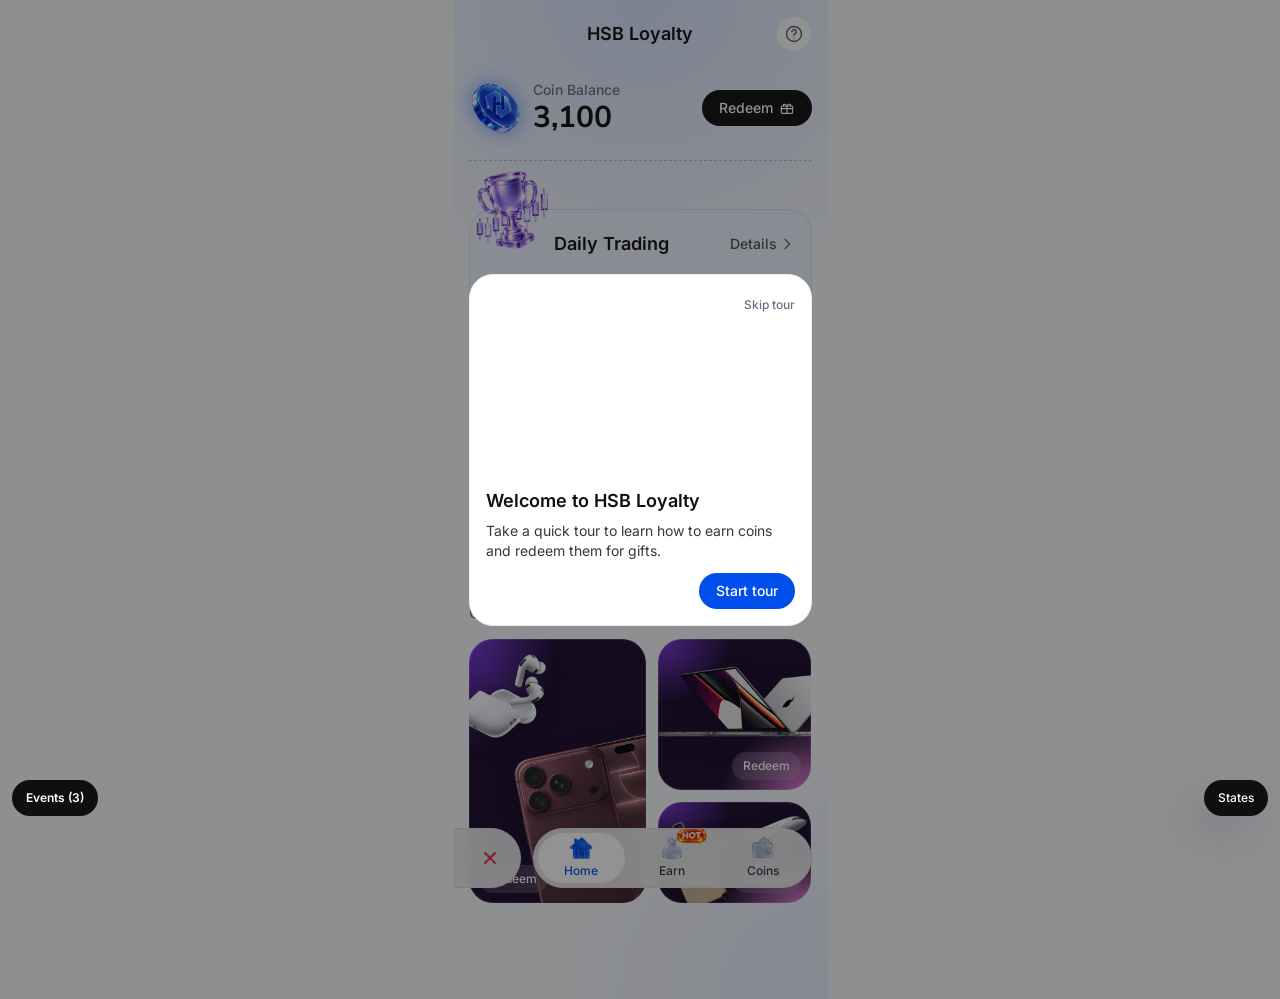
==== pages/dashboard.html @ 37415284 "Handoff 3: pending line, singular wording, year on dates, ended programme shows only its message (sp" ====
<!doctype html>
<!--
  Loyalty · Dashboard
  States by part of the page (combine with commas):
    Page: first-visit, no-task-trading, ended
    Participation: needs-kyc, needs-deposit  ("How to start" on the Today card, spec §39)
    Coin Balance: empty, expiring
    Today trading task: capped, no-trades-today, market-closed
    Daily check-in (future): check-in
  Example: dashboard.html?state=expiring,capped
    Page status: loading, error  (spec §44)
  Shared states (empty, needs-kyc, needs-deposit, expiring) carry over between pages.   Theme: ?theme=dark|light (default follows the device)
-->
<html lang="en">
<head>
  <meta charset="utf-8">
  <meta name="viewport" content="width=device-width, initial-scale=1, viewport-fit=cover">
  <title>Loyalty · Dashboard</title>
  <script src="../shared/theme.js"></script>
  <link rel="stylesheet" href="../tokens/tokens.css">
  <link rel="stylesheet" href="../shared/base.css">
  <link rel="stylesheet" href="../shared/components.css">
  <link rel="stylesheet" href="dashboard.css">
</head>
<body data-page="dashboard">
  <main class="app" id="app"></main>
  <script type="module" src="dashboard.js"></script>
  <!-- DEMO ONLY: start. Review aids, not part of the product. Strip this block (and the demo/ folder) before handoff:
       the state switcher, the "Internal Explanation" messages on buttons and the analytics event list. -->
  <script type="module" src="../demo/preview.js"></script>
  <script type="module" src="../demo/intents.js"></script>
  <script type="module" src="../demo/tracking-log.js"></script>
  <!-- DEMO ONLY: end -->
</body>
</html>
---- tokens/tokens.css ----
/* Loyalty design tokens — generated from tokens.json by build.py. Do not edit by hand.
   Version 3.13 (2026-10-07). Base values come from Figma (IB Partnership - UI); the Custom sections were added in review. */

:root, [data-theme="light"] {
  /* Color — primitives */
  --color-brand-50: #eff4ff;
  --color-brand-500: #2970ff;
  --color-brand-700: #004eeb;
  --color-neutral-0: #ffffff;
  --color-neutral-100: #f8fafb;
  --color-neutral-200: #eaedf2;
  --color-neutral-300: #ccd2dd;
  --color-neutral-400: #888e9e;
  --color-neutral-500: #555f75;
  --color-neutral-600: #323741;
  --color-neutral-700: #1d2025;
  --color-neutral-800: #0e1218;
  --color-neutral-900: #0f0f10;
  --color-purple-main: #6438f5;
  --color-purple-light: #f0ebfe;
  --color-purple-light-hover: #e8e1fe;
  --color-purple-light-active: #cfc1fc;
  --color-purple-darker-hover: #4b2ab8;
  --color-purple-darker-active: #2d196e;
  --color-purple-darker: #231456;
  --color-orange-100: #fef2ea;
  --color-orange-200: #fdebdf;
  --color-orange-300: #fbd6be;
  --color-orange-400: #f17b2c;
  --color-orange-500: #b65c21;
  --color-orange-600: #6d3714;
  --color-orange-darker: #552b0f;
  --color-green-100: #ebf8f4;
  --color-green-200: #e1f4ef;
  --color-green-300: #c1e9de;
  --color-green-400: #37b793;
  --color-green-500: #29896e;
  --color-green-600: #216e58;
  --color-red-100: #fceaec;
  --color-red-200: #fadfe3;
  --color-red-300: #f5bec4;
  --color-red-400: #de2c41;
  --color-red-500: #a72131;
  --color-yellow-100: #fef7ec;
  --color-yellow-200: #fdf3e2;
  --color-yellow-400: #f1ae40;
  --color-yellow-500: #b58330;
  --color-blue-200: #e0ebfc;
  --color-blue-300: #bfd5fa;
  --color-blue-500: #235ab3;
  --color-shades-brand-10: #1b39e61a;
  --color-shades-brand-20: #1b39e633;
  --color-shades-brand-40: #1b39e666;
  --color-shades-brand-80: #1b39e6cc;
  --color-shades-blue-10: #2f78ee1a;
  --color-shades-blue-20: #2f78ee33;
  --color-shades-green-10: #37b7931a;
  --color-shades-green-80: #37b793cc;
  --color-shades-yellow-10: #f1ae401a;
  --color-shades-orange-10: #f27b2c1a;
  --color-shades-red-10: #de2c411a;
  --color-shades-teal-80: #36b9e9cc;

  /* Color — semantic (light) */
  --accent-surface-brand: #004eeb;
  --accent-text-brand: #004eeb;
  --accent-success: #37b793;
  --accent-pending: #f1ae40;
  --accent-warning: #f17b2c;
  --accent-destructive: #de2c41;
  --accent-information: #2f78ee;
  --accent-verified: #36b9e9;
  --ui-text-primary: #0f0f10;
  --ui-text-secondary: #323741;
  --ui-text-tertiary: #667085;
  --ui-text-brand: #004eeb;
  --ui-text-dark: #ffffff;
  --ui-text-disabled: #a4abb8;
  --ui-text-red: #de2c41;
  --ui-text-green: #29896e;
  --ui-text-yellow: #b58330;
  --ui-icon-primary: #0f0f10;
  --ui-icon-secondary: #555f75;
  --ui-icon-tertiary: #888e9e;
  --ui-icon-brand: #004eeb;
  --ui-icon-dark: #ffffff;
  --ui-icon-disabled: #ccd2dd;
  --ui-icon-surface: #f8fafb;
  --ui-icon-green: #37b793;
  --ui-icon-yellow: #f1ae40;
  --ui-icon-orange: #b65c21;
  --ui-icon-teal: #298baf;
  --ui-icon-red: #de2c41;
  --ui-surface-pure: #ffffff;
  --ui-surface-weak: #f8fafb;
  --ui-surface-soft: #eaedf2;
  --ui-line-pure: #ffffff;
  --ui-line-weak: #f8fafb;
  --ui-line-soft: #eaedf2;
  --ui-line-dark: #323741;
  --ui-line-border-box: #f4f4f4;
  --ui-stroke-soft: #eaedf2;
  --ui-stroke-weak: #f8fafb;
  --ui-stroke-brand: #004eeb;
  --ui-stroke-disabled: #f8fafb;
  --ui-tab-surface-active: #ffffff;
  --ui-tab-surface-default: #eaedf2;
  --ui-tab-surface-blue: #f5f8ff;
  --ui-tab-stroke-blue: #b2ccff;
  --ui-badge-blue: #e0ebfc;
  --ui-badge-yellow: #fdf3e2;
  --ui-badge-green: #e1f4ef;
  --ui-badge-red: #fadfe3;
  --ui-badge-teal: #e1f5fc;
  --ui-chart-chart: #d1e0ff;
  --ui-chart-in-process: #f1ae40;
  --ui-chart-blue-bg: #e0ebfc;
  --on-brand: #ffffff;
  --on-destructive: #ffffff;
  --ui-switch-knob: #ffffff;
  --bg-blend: #2970ff;
  --surface-brand-soft: #eff4ff;
  --stroke-brand-soft: #d1e0ff;
  --glass-tint: #ffffff;
  --vivid-shade: #000000;
  --tag-surface: #f1ae40;
  --tag-text: #0f0f10;
  --card-surface: #ffffff;
  --card-stroke: #eaedf2;
  --ui-stroke-error: #de2c41;
  --ui-chip-surface-selected: #e0ebff;
  --ui-chip-stroke-selected: #b2ccff;
  --ui-field-surface: #f3f5f8;
  --ui-field-surface-locked: #ffffff;
  --ui-stroke-success: #29896e;
  --ui-button-primary-pressed: #003bb3;
  --ui-button-dark-pressed: #323741;
  --ui-button-tint-pressed: #c9dbfa;
  --ui-button-destructive-pressed: #b82235;
  --ui-overlay-scrim: #0f0f1073;
  --ui-nav-surface: #edededf0;
  --ui-nav-stroke: #dadce1;
  --ui-nav-tab-active: #ffffff;

  /* Effect strengths (light) */
  --bg-blend-strength: 16%;
  --glass-fill-opacity: 16%;
  --glass-stroke-opacity: 30%;
  --vivid-glow-opacity: 25%;
  --blend-stroke-opacity: 14%;
  --glass-dark-fill-opacity: 24%;
  --glass-blur: 12px;

  /* Spacing */
  --spacing-0: 0px;
  --spacing-2: 2px;
  --spacing-4: 4px;
  --spacing-6: 6px;
  --spacing-8: 8px;
  --spacing-10: 10px;
  --spacing-12: 12px;
  --spacing-14: 14px;
  --spacing-16: 16px;
  --spacing-20: 20px;
  --spacing-24: 24px;
  --spacing-32: 32px;
  --spacing-40: 40px;
  --spacing-gutter: 16px;
  --spacing-card: 16px;
  --spacing-section: 16px;
  --spacing-stack: 12px;

  /* Radius */
  --radius-0: 0px;
  --radius-xs: 4px;
  --radius-sm: 6px;
  --radius-md: 8px;
  --radius-lg: 10px;
  --radius-xl: 12px;
  --radius-full: 360px;
  --radius-2xl: 16px;
  --radius-3xl: 24px;
  --radius-card: 24px;
  --radius-card-inner: 16px;
  --radius-sheet: 24px;
  --radius-control: 12px;
  --radius-control-inner: 10px;
  --radius-tag: 6px;
  --radius-pill: 360px;

  /* Component sizes */
  --size-control-sm: 36px;
  --size-control-md: 44px;
  --size-control-lg: 52px;
  --size-field: 48px;
  --size-icon-button: 44px;
  --size-tile: 40px;
  --size-icon-sm: 16px;
  --size-icon: 20px;
  --size-icon-lg: 24px;
  --size-avatar-sm: 36px;
  --size-avatar: 40px;
  --size-avatar-lg: 76px;
  --size-check: 20px;
  --size-switch-width: 40px;
  --size-switch-height: 24px;
  --size-tap-target-min: 44px;
  --size-frame: 375px;
  --size-stroke: 1px;
  --size-reward-width: 240px;
  --size-reward-height: 180px;
  --size-sheet-max-height: 520px;
  --size-rewards-height: 264px;
  --size-control-xs: 28px;

  /* Typography — use with the `font` shorthand */
  --font-heading-h1: 600 44px/56px "Nunito Sans", sans-serif;
  --font-heading-h2: 600 40px/50px "Nunito Sans", sans-serif;
  --font-heading-h3: 600 36px/46px "Nunito Sans", sans-serif;
  --font-heading-h4: 600 32px/42px "Nunito Sans", sans-serif;
  --font-heading-h5: 600 24px/34px "Nunito Sans", sans-serif;
  --font-large-regular: 400 18px/24px "Inter", sans-serif;
  --font-large-medium: 500 18px/24px "Inter", sans-serif;
  --font-large-semibold: 600 18px/24px "Inter", sans-serif;
  --font-medium-regular: 400 16px/24px "Inter", sans-serif;
  --font-medium-medium: 500 16px/24px "Inter", sans-serif;
  --font-medium-semibold: 600 16px/24px "Inter", sans-serif;
  --font-small-regular: 400 14px/20px "Inter", sans-serif;
  --font-small-medium: 500 14px/20px "Inter", sans-serif;
  --font-small-semibold: 600 14px/20px "Inter", sans-serif;
  --font-x-small-regular: 400 12px/18px "Inter", sans-serif;
  --font-x-small-medium: 500 12px/18px "Inter", sans-serif;
  --font-x-small-semibold: 600 12px/18px "Inter", sans-serif;
  --font-label-medium: 500 16px/24px "Inter", sans-serif;
  --letter-spacing-label-medium: -0.011em;
  --font-label-small: 500 14px/20px "Inter", sans-serif;
  --letter-spacing-label-small: -0.006em;
  --font-label-x-small: 500 12px/16px "Inter", sans-serif;
  --font-paragraph-x-small: 400 12px/16px "Inter", sans-serif;
  --font-subheading-2x-small: 500 11px/12px "Inter", sans-serif;
  --letter-spacing-subheading-2x-small: 0.02em;
  --font-body-l-medium: 500 20px/28px "Inter", sans-serif;
  --letter-spacing-body-l-medium: -0.012em;
  --font-body-l-semi-bold: 600 20px/28px "Inter", sans-serif;
  --letter-spacing-body-l-semi-bold: -0.012em;
  --font-caption-l-regular: 400 14px/20px "Inter", sans-serif;
  --letter-spacing-caption-l-regular: -0.005em;
  --font-display-m: 700 30px/36px "Nunito Sans", sans-serif;
  --font-title-l: 600 24px/32px "Nunito Sans", sans-serif;
  --font-title-m: 600 20px/28px "Nunito Sans", sans-serif;
  --font-caption-2x-small: 500 11px/16px "Inter", sans-serif;

  /* Shadow */
  --shadow-regular-shadow-x-small: 0 1px 2px 0 #E4E5E73D;
  --shadow-regular-shadow-small: 0 2px 4px 0 #1B1C1D0A;
  --shadow-button-shadow-stroke-primary: 0 1px 2px 0 #375DFB14;
  --shadow-button-shadow-stroke-important: 0 1px 2px 0 #5258660F;
  --shadow-button-shadow-fancy-important: 0 0 0 1px #242628, 0 1px 2px 0 #1B1C1D7A;
  --shadow-xs: 0 1px 2px 0 #1823220D;
  --shadow: -15px 20px 40px 0 #1A202C1F;
  --shadow-1: 0 2px 4px 0 #D0D0D03D;
  --shadow-switch-knob: 0 1px 2px 0 #0000003D;

  /* Blend cards — gradient colour stops. Same in light and dark. */
  --blend-theme-shade: #05060d;
  --blend-red-base-from: #e23a1d;
  --blend-red-base-to: #f0562a;
  --blend-red-blob-1: #23040a;
  --blend-red-blob-2: #ff9a3d;
  --blend-yellow-base-from: #ffd43a;
  --blend-yellow-base-to: #ffc21a;
  --blend-yellow-blob-1: #ff8f1f;
  --blend-yellow-blob-2: #fff3a0;
  --blend-lime-base: #c3ee3c;
  --blend-lime-blob-1: #5b2df2;
  --blend-lime-blob-1-mid: #7a4cf5;
  --blend-lime-blob-2: #f4ea52;
  --blend-green-base-from: #0f5a2c;
  --blend-green-base-to: #1f7d42;
  --blend-green-blob-1: #04180b;
  --blend-green-blob-2: #9af0a6;
  --blend-cyan-base: #8fdcf5;
  --blend-cyan-blob-1: #f472dc;
  --blend-cyan-blob-2: #08352a;
  --blend-cyan-blob-3: #f7a2e8;
  --blend-pink-base: #1a0a2c;
  --blend-pink-blob-1: #f58ae6;
  --blend-pink-blob-2: #7b35e0;
  --blend-indigo-base: #0b0d3d;
  --blend-indigo-blob-1: #b5d0ff;
  --blend-indigo-blob-1-mid: #4f6dff;
  --blend-indigo-blob-2: #2a30c8;
}

/* Color — semantic (dark) */
[data-theme="dark"] {
  --accent-surface-brand: #2970ff;
  --accent-text-brand: #2970ff;
  --ui-text-primary: #ffffff;
  --ui-text-secondary: #ccd2dd;
  --ui-text-tertiary: #9299a8;
  --ui-text-brand: #528bff;
  --ui-text-dark: #0f0f10;
  --ui-text-disabled: #5b6373;
  --ui-icon-primary: #ffffff;
  --ui-icon-secondary: #888e9e;
  --ui-icon-tertiary: #888e9e;
  --ui-icon-brand: #528bff;
  --ui-icon-dark: #0f0f10;
  --ui-icon-disabled: #555f75;
  --ui-icon-green: #37b793;
  --ui-icon-orange: #f17b2c;
  --ui-icon-teal: #36b9e9;
  --ui-icon-red: #de2c41;
  --ui-surface-pure: #1d2025;
  --ui-surface-weak: #0e1218;
  --ui-line-pure: #0f0f10;
  --ui-line-weak: #0e1218;
  --ui-line-soft: #323741;
  --ui-line-dark: #ffffff;
  --ui-line-border-box: #323741;
  --ui-stroke-soft: #323741;
  --ui-stroke-brand: #2970ff;
  --ui-stroke-disabled: #1d2025;
  --ui-tab-surface-blue: #0e1218;
  --ui-tab-stroke-blue: #00359e;
  --ui-badge-blue: #2f78ee33;
  --ui-badge-yellow: #f1ae4033;
  --ui-badge-green: #37b79333;
  --ui-badge-red: #de2c4133;
  --ui-badge-teal: #36b9e933;
  --ui-chart-chart: #2970ff;
  --ui-chart-in-process: #f1ae40;
  --ui-text-red: #f4596b;
  --ui-text-green: #37b793;
  --ui-text-yellow: #f1ae40;
  --ui-icon-surface: #0e1218;
  --ui-icon-yellow: #f1ae40;
  --ui-surface-soft: #323741;
  --ui-stroke-weak: #0e1218;
  --ui-tab-surface-active: #1d2025;
  --ui-tab-surface-default: #0e1218;
  --ui-chart-blue-bg: #2f78ee33;
  --bg-blend: #2970ff;
  --surface-brand-soft: #121b2f;
  --stroke-brand-soft: #223a6b;
  --card-surface: #1d2025;
  --card-stroke: #323741;
  --ui-stroke-error: #f4596b;
  --ui-chip-surface-selected: #2970ff47;
  --ui-chip-stroke-selected: #3d7dff;
  --ui-field-surface: #14171c;
  --ui-field-surface-locked: #1d2025;
  --ui-stroke-success: #37b793;
  --ui-button-primary-pressed: #1f5ad6;
  --ui-button-dark-pressed: #ccd2dd;
  --ui-button-tint-pressed: #2f78ee55;
  --ui-overlay-scrim: #000000b3;
  --ui-nav-surface: #0d0e11f0;
  --ui-nav-stroke: #16191d;
  --ui-nav-tab-active: #1d2025;

  /* Effect strengths (dark) */
  --bg-blend-strength: 30%;
}

/* Composed tokens — built from the variables above. Declared on every theme scope so they
   re-resolve when data-theme is set on a nested element. */
:root, [data-theme="light"], [data-theme="dark"] {
  --surface-page: radial-gradient(130% 440px at 50% 0, color-mix(in srgb, var(--bg-blend) var(--bg-blend-strength), transparent), transparent 72%), radial-gradient(110% 380px at 100% 100%, color-mix(in srgb, var(--bg-blend) calc(var(--bg-blend-strength) * .55), transparent), transparent 70%), var(--ui-surface-weak);
  --surface-vivid: radial-gradient(120% 80% at 50% 110%, color-mix(in srgb, var(--glass-tint) var(--vivid-glow-opacity), transparent), transparent 70%), linear-gradient(180deg, color-mix(in srgb, var(--accent-surface-brand) 86%, var(--vivid-shade)), var(--accent-surface-brand) 55%);
  --glass-surface: color-mix(in srgb, var(--glass-tint) var(--glass-fill-opacity), transparent);
  --glass-border: color-mix(in srgb, var(--glass-tint) var(--glass-stroke-opacity), transparent);
  --blend-stroke: inset 0 0 0 1px color-mix(in srgb, var(--glass-tint) var(--blend-stroke-opacity), transparent);
  --surface-streak: linear-gradient(100deg, var(--ui-surface-pure) 45%, var(--ui-badge-blue));
  --card-shadow: none;
  --ui-button-destructive-tint-pressed: color-mix(in srgb, var(--accent-destructive) 28%, transparent);
  --glass-surface-dark: color-mix(in srgb, var(--vivid-shade) var(--glass-dark-fill-opacity), transparent);
  --ui-button-glass-surface: var(--glass-surface);
  --ui-button-glass-pressed: color-mix(in srgb, var(--glass-tint) calc(var(--glass-fill-opacity) * 2), transparent);
  --ui-button-glass-blur: blur(var(--glass-blur));
  --blend-theme-bg: radial-gradient(90% 80% at 100% 105%, color-mix(in srgb, var(--accent-surface-brand) 45%, #fff) 0%, transparent 70%), radial-gradient(70% 70% at 90% -10%, var(--blend-theme-shade) 0%, transparent 70%), linear-gradient(160deg, color-mix(in srgb, var(--accent-surface-brand) 78%, var(--blend-theme-shade)), var(--accent-surface-brand));
  --blend-theme-fg: #ffffff;
  --blend-theme-ink: var(--accent-text-brand);
  --blend-red-bg: radial-gradient(80% 70% at 85% -5%, var(--blend-red-blob-1) 0%, transparent 70%), radial-gradient(90% 70% at 100% 110%, var(--blend-red-blob-2) 0%, transparent 70%), linear-gradient(170deg, var(--blend-red-base-from), var(--blend-red-base-to));
  --blend-red-fg: #ffffff;
  --blend-red-ink: #d3321a;
  --blend-yellow-bg: radial-gradient(85% 70% at 100% 108%, var(--blend-yellow-blob-1) 0%, transparent 70%), radial-gradient(70% 60% at 15% 0%, var(--blend-yellow-blob-2) 0%, transparent 70%), linear-gradient(170deg, var(--blend-yellow-base-from), var(--blend-yellow-base-to));
  --blend-yellow-fg: #0f0f10;
  --blend-yellow-ink: #ffd43a;
  --blend-lime-bg: radial-gradient(75% 65% at 98% 88%, var(--blend-lime-blob-1) 0%, var(--blend-lime-blob-1-mid) 25%, transparent 70%), radial-gradient(70% 60% at 20% 0%, var(--blend-lime-blob-2) 0%, transparent 70%), var(--blend-lime-base);
  --blend-lime-fg: #0f0f10;
  --blend-lime-ink: #c3ee3c;
  --blend-green-bg: radial-gradient(100% 70% at 80% -10%, var(--blend-green-blob-1) 0%, transparent 70%), radial-gradient(90% 80% at 100% 112%, var(--blend-green-blob-2) 0%, transparent 70%), linear-gradient(170deg, var(--blend-green-base-from), var(--blend-green-base-to));
  --blend-green-fg: #ffffff;
  --blend-green-ink: #17753a;
  --blend-cyan-bg: radial-gradient(60% 55% at 100% 0%, var(--blend-cyan-blob-1) 0%, transparent 70%), radial-gradient(75% 60% at 98% 100%, var(--blend-cyan-blob-2) 0%, transparent 70%), radial-gradient(50% 45% at 0% 100%, var(--blend-cyan-blob-3) 0%, transparent 70%), var(--blend-cyan-base);
  --blend-cyan-fg: #0f0f10;
  --blend-cyan-ink: #8fdcf5;
  --blend-pink-bg: radial-gradient(90% 80% at 100% 105%, var(--blend-pink-blob-1) 0%, transparent 65%), radial-gradient(70% 60% at 0% 0%, var(--blend-pink-blob-2) 0%, transparent 70%), var(--blend-pink-base);
  --blend-pink-fg: #ffffff;
  --blend-pink-ink: #8b2bbf;
  --blend-indigo-bg: radial-gradient(75% 26% at 78% 80%, var(--blend-indigo-blob-1) 0%, var(--blend-indigo-blob-1-mid) 45%, transparent 100%), radial-gradient(90% 80% at 50% 50%, var(--blend-indigo-blob-2) 0%, transparent 80%), var(--blend-indigo-base);
  --blend-indigo-fg: #ffffff;
  --blend-indigo-ink: #2a30c8;
}
---- shared/base.css ----
/* Frame, safe areas, fonts and text helpers. Every value comes from tokens/tokens.css. */

@font-face { font-family: "Inter"; font-weight: 400; font-style: normal; font-display: swap; src: url("../assets/fonts/inter-latin-400.woff2") format("woff2"); }
@font-face { font-family: "Inter"; font-weight: 500; font-style: normal; font-display: swap; src: url("../assets/fonts/inter-latin-500.woff2") format("woff2"); }
@font-face { font-family: "Inter"; font-weight: 600; font-style: normal; font-display: swap; src: url("../assets/fonts/inter-latin-600.woff2") format("woff2"); }
@font-face { font-family: "Nunito Sans"; font-weight: 600; font-style: normal; font-display: swap; src: url("../assets/fonts/nunito-sans-latin-600.woff2") format("woff2"); }
@font-face { font-family: "Nunito Sans"; font-weight: 700; font-style: normal; font-display: swap; src: url("../assets/fonts/nunito-sans-latin-700.woff2") format("woff2"); }

*, *::before, *::after { box-sizing: border-box; }

html { -webkit-text-size-adjust: 100%; }
html[data-theme="dark"] { color-scheme: dark; }

body {
  margin: 0;
  background: var(--ui-surface-weak);
  color: var(--ui-text-primary);
  font: var(--font-small-regular);
  -webkit-font-smoothing: antialiased;
  -webkit-tap-highlight-color: transparent;
}

p, h1, h2, h3 { margin: 0; }
a { color: inherit; text-decoration: none; }
button { font: inherit; color: inherit; border: 0; background: none; padding: 0; cursor: pointer; text-align: inherit; }
[hidden] { display: none !important; }
:focus-visible { outline: var(--spacing-2) solid var(--ui-stroke-brand); outline-offset: var(--spacing-2); }

/* Page width. Designed at 375px; on a phone (any width up to 600px) the page fills the whole screen edge to edge,
   on a computer it stays a centred 375px column. (Media queries cannot read tokens, hence the literal 600px.) */
:root { --app-width: min(100%, var(--size-frame)); }
@media (max-width: 600px) { :root { --app-width: 100%; } }
.app {
  max-width: var(--app-width);
  min-height: 100vh;
  min-height: 100dvh;
  margin: 0 auto;
  padding: calc(env(safe-area-inset-top, 0px) + var(--spacing-12)) var(--spacing-gutter) calc(env(safe-area-inset-bottom, 0px) + var(--spacing-32));
  background: var(--surface-page);
  display: flex;
  flex-direction: column;
  gap: var(--spacing-section);
}

.icon { width: var(--size-icon); height: var(--size-icon); flex: none; fill: none; stroke: currentColor; stroke-width: 1.7; stroke-linecap: round; stroke-linejoin: round; }
.icon--sm { width: var(--size-icon-sm); height: var(--size-icon-sm); }
.icon--lg { width: var(--size-icon-lg); height: var(--size-icon-lg); }

/* Type roles (mobile scale) */
.t-display { font: var(--font-display-m); }
.t-title-l { font: var(--font-title-l); }
.t-title-m { font: var(--font-title-m); }
.t-title-s { font: var(--font-large-semibold); }
.t-body-strong { font: var(--font-medium-semibold); }
.t-label { font: var(--font-small-medium); }
.t-body { font: var(--font-small-regular); }
.t-caption { font: var(--font-x-small-regular); }
.t-caption-strong { font: var(--font-x-small-medium); }

.c-2 { color: var(--ui-text-secondary); }
.c-3 { color: var(--ui-text-tertiary); }
.c-brand { color: var(--ui-text-brand); }
.c-green { color: var(--ui-text-green); }
.c-yellow { color: var(--ui-text-yellow); }

.num { font-variant-numeric: tabular-nums; }
.grow { flex: 1; min-width: 0; }
.row { display: flex; align-items: center; gap: var(--spacing-12); min-width: 0; }
.stack { display: flex; flex-direction: column; gap: var(--spacing-stack); }
.stack--tight { gap: var(--spacing-4); }
---- shared/components.css ----
/* Shared components. Every colour, size, radius, spacing and font comes from tokens/tokens.css. */

.section-title { font: var(--font-large-semibold); }

/* ---- Card ---- */
.card {
  position: relative;
  display: flex; flex-direction: column; gap: var(--spacing-stack);
  padding: var(--spacing-card);
  border-radius: var(--radius-card);
  background: var(--card-surface);
  border: var(--size-stroke) solid var(--card-stroke);
  box-shadow: var(--card-shadow);
  min-width: 0;
}
.card--soft { background: var(--surface-brand-soft); border-color: var(--stroke-brand-soft); }
/* No border on blend cards: the 1px light rim (--blend-stroke) is an inset shadow and must sit at the very
   edge. With a transparent border the gradient shows outside the rim and the edge looks ragged. */
.card--blend { background: var(--blend-bg); color: var(--blend-fg); border: 0; padding: calc(var(--spacing-card) + var(--size-stroke)); box-shadow: var(--blend-stroke); }
.blend-theme { --blend-bg: var(--blend-theme-bg); --blend-fg: var(--blend-theme-fg); --blend-ink: var(--blend-theme-ink); }
/* Theme-colour vivid surface (the original Partner Plus card). */
.blend-vivid { --blend-bg: var(--surface-vivid); --blend-fg: var(--on-brand); --blend-ink: var(--accent-surface-brand); }
.blend-red { --blend-bg: var(--blend-red-bg); --blend-fg: var(--blend-red-fg); --blend-ink: var(--blend-red-ink); }
.blend-yellow { --blend-bg: var(--blend-yellow-bg); --blend-fg: var(--blend-yellow-fg); --blend-ink: var(--blend-yellow-ink); }
.blend-lime { --blend-bg: var(--blend-lime-bg); --blend-fg: var(--blend-lime-fg); --blend-ink: var(--blend-lime-ink); }
.blend-green { --blend-bg: var(--blend-green-bg); --blend-fg: var(--blend-green-fg); --blend-ink: var(--blend-green-ink); }
.blend-cyan { --blend-bg: var(--blend-cyan-bg); --blend-fg: var(--blend-cyan-fg); --blend-ink: var(--blend-cyan-ink); }
.blend-pink { --blend-bg: var(--blend-pink-bg); --blend-fg: var(--blend-pink-fg); --blend-ink: var(--blend-pink-ink); }
.blend-indigo { --blend-bg: var(--blend-indigo-bg); --blend-fg: var(--blend-indigo-fg); --blend-ink: var(--blend-indigo-ink); }
/* Inner glass panel: dark glass under white text, white glass under dark text. */
.blend-vivid, .blend-theme, .blend-red, .blend-green, .blend-pink, .blend-indigo { --blend-glass: var(--glass-surface-dark); }
.blend-yellow, .blend-lime, .blend-cyan { --blend-glass: var(--glass-surface); }
/* Pale theme card (review mockup "Theme · pale") used as a blend: soft blue fill and stroke, page text colours, a
   mono button and a lighter inner panel. It follows the page theme. Used by the Daily Trading cards. */
.blend-pale-theme { --blend-bg: var(--surface-brand-soft); --blend-fg: var(--ui-text-primary); --blend-ink: var(--card-surface); --blend-glass: color-mix(in srgb, var(--card-surface) 70%, transparent); }
.card--blend.blend-pale-theme { box-shadow: inset 0 0 0 var(--size-stroke) var(--stroke-brand-soft); }
/* Secondary text on a blend takes the blend's text colour, dimmed. */
.card--blend .c-2, .card--blend .c-3 { color: color-mix(in srgb, var(--blend-fg) 72%, transparent); }
/* Least prominent text on a blend (notes such as the update interval). */
.blend-faint { color: color-mix(in srgb, var(--blend-fg) 52%, transparent); }
.blend-dim { color: color-mix(in srgb, var(--blend-fg) 78%, transparent); }
/* Whole-card link: covers the card; controls marked .above stay tappable on top of it. */
.card-link { position: absolute; inset: 0; border-radius: inherit; }
.above { position: relative; }

/* ---- Buttons ---- */
.btn {
  display: inline-flex; align-items: center; justify-content: center; gap: var(--spacing-6);
  height: var(--size-control-md); padding: 0 var(--spacing-20);
  border-radius: var(--radius-pill); border: var(--size-stroke) solid transparent;
  font: var(--font-small-medium); white-space: nowrap;
}
/* Small: the size of the row buttons in the review mockup's "Earn rewards" list. */
.btn--sm { height: var(--size-control-sm); padding: 0 var(--spacing-16); }
/* Extra small: secondary actions inside cards and tiles. */
.btn--xs { height: var(--size-control-xs); padding: 0 var(--spacing-10); font: var(--font-x-small-medium); }
.btn--lg { height: var(--size-control-lg); font: var(--font-medium-semibold); }
.btn--block { width: 100%; }
/* Buttons are flat: no drop shadows (the Figma button shadows were dropped in review, like card shadows). */
.btn--primary { background: var(--accent-surface-brand); color: var(--on-brand); }
.btn--primary:active { background: var(--ui-button-primary-pressed); }
.btn--mono { background: var(--ui-text-primary); color: var(--ui-text-dark); }
.btn--mono:active { background: var(--ui-button-dark-pressed); }
/* Secondary stroke (C4 in the review mockup). */
.btn--stroke { background: var(--ui-surface-pure); border-color: var(--ui-stroke-soft); color: var(--ui-text-secondary); }
.btn--stroke:active { background: var(--ui-surface-weak); }
/* Glass: translucent, no stroke, no shadow. A quiet button for blend or image backgrounds; text takes the
   blend's text colour. */
.btn--glass { background: var(--ui-button-glass-surface); color: var(--blend-fg, var(--ui-text-primary)); -webkit-backdrop-filter: var(--ui-button-glass-blur); backdrop-filter: var(--ui-button-glass-blur); }
.btn--glass:active { background: var(--ui-button-glass-pressed); }
.btn--tint { background: var(--ui-badge-blue); color: var(--ui-text-brand); }
.btn--tint:active { background: var(--ui-button-tint-pressed); }
.btn--onblend { background: var(--blend-fg); color: var(--blend-ink); }

/* ---- Badge ---- */
.badge { display: inline-flex; align-items: center; padding: var(--spacing-2) var(--spacing-8); border-radius: var(--radius-pill); font: var(--font-x-small-medium); white-space: nowrap; }
.badge--green { background: var(--ui-badge-green); color: var(--ui-text-green); }
.badge--yellow { background: var(--ui-badge-yellow); color: var(--ui-text-yellow); }
.badge--blue { background: var(--ui-badge-blue); color: var(--ui-text-brand); }
.badge--teal { background: var(--ui-badge-teal); color: var(--ui-icon-teal); }
.badge--neutral { background: var(--ui-surface-soft); color: var(--ui-text-tertiary); }
.badges { display: flex; flex-wrap: wrap; justify-content: flex-end; gap: var(--spacing-4); }

/* ---- Notice ---- */
.notice { display: flex; align-items: flex-start; gap: var(--spacing-8); padding: var(--spacing-8) var(--spacing-12); border-radius: var(--radius-card-inner); font: var(--font-small-regular); color: var(--ui-text-secondary); }
.notice--neutral { background: var(--ui-field-surface); }
.notice--neutral .icon { color: var(--ui-icon-secondary); }
.notice--info { background: var(--ui-badge-blue); }
.notice--info .icon { color: var(--ui-icon-brand); }
.notice--success { background: var(--ui-badge-green); }
.notice--success .icon { color: var(--ui-icon-green); }
.notice--warning { background: var(--ui-badge-yellow); }
.notice--warning .icon { color: var(--ui-icon-yellow); }
.notice--danger { background: var(--ui-badge-red); }
.notice--danger .icon { color: var(--ui-icon-red); }
.notice--glass { background: var(--glass-surface); border: var(--size-stroke) solid var(--glass-border); color: var(--blend-fg); }

/* ---- Empty state ---- */

/* ---- Balance summary ---- */

/* ---- Point coin image ---- */
.coin { display: block; flex: none; object-fit: contain; }

/* ---- Tile (icon in a rounded square) ---- */
.tile { width: var(--size-tile); height: var(--size-tile); flex: none; display: grid; place-items: center; border-radius: var(--radius-control); background: var(--ui-badge-blue); color: var(--ui-icon-brand); }

/* ---- Lists ---- */
.list { display: flex; flex-direction: column; }
.list__row { display: flex; align-items: center; gap: var(--spacing-12); padding: var(--spacing-12) 0; border-top: var(--size-stroke) solid var(--ui-line-soft); min-width: 0; }
.list > .list__row:first-child, .list > details:first-child > .list__row { border-top: 0; padding-top: 0; }
.list > .list__row:last-child { padding-bottom: 0; }
.list__row--sub { padding-left: var(--spacing-20); }
.list__row--muted, .list__row--muted .c-2, .list__row--muted .c-3 { color: var(--ui-text-disabled); }
/* Coins on muted rows fade and lose their colour, like the text around them. */
.list__row--muted .coin { filter: grayscale(1); opacity: 0.45; }
.list__chevron { color: var(--ui-icon-tertiary); }
.list__end { display: flex; flex-direction: column; align-items: flex-end; gap: var(--spacing-4); text-align: right; }
/* Compact list (Coins history: many short rows a day): tighter rows; the time sits after the label, quieter. */
.list--compact .list__row { padding: var(--spacing-10) 0; }
.hist-time { margin-left: var(--spacing-8); font: var(--font-x-small-regular); color: var(--ui-text-tertiary); }
.cal-hint { text-align: center; }
.group-title { font: var(--font-x-small-medium); color: var(--ui-text-tertiary); padding-top: var(--spacing-4); }

/* ---- Filter chips (review mockup D3 / G6) ---- */
.chips { display: flex; flex-wrap: wrap; gap: var(--spacing-8); }
.chip { min-height: var(--size-control-sm); padding: 0 var(--spacing-12); border-radius: var(--radius-pill); border: var(--size-stroke) solid var(--ui-stroke-soft); background: var(--ui-surface-pure); font: var(--font-small-medium); color: var(--ui-text-secondary); }
.chip[aria-pressed="true"] { background: var(--ui-chip-surface-selected); border-color: var(--ui-chip-stroke-selected); color: var(--ui-text-brand); }

/* ---- Segmented tabs (review mockup D4, option 1) ---- */
.tabs { display: flex; gap: var(--spacing-2); padding: var(--spacing-2); border-radius: var(--radius-control); background: var(--ui-tab-surface-default); }
.tab { flex: 1; min-height: var(--size-control-sm); border-radius: var(--radius-control-inner); font: var(--font-small-medium); color: var(--ui-text-tertiary); text-align: center; }
.tab[aria-selected="true"] { background: var(--ui-tab-surface-active); color: var(--ui-text-primary); }

/* ---- App header: centred title (no back button) ---- */
.app-header { display: grid; grid-template-columns: 1fr auto 1fr; align-items: center; gap: var(--spacing-8); min-height: var(--size-icon-button); }
.app-header h1 { font: var(--font-large-semibold); text-align: center; }
.header-action { justify-self: end; display: grid; place-items: center; width: var(--size-control-sm); height: var(--size-control-sm); border-radius: var(--radius-pill); background: var(--ui-surface-pure); border: var(--size-stroke) solid var(--ui-stroke-soft); color: var(--ui-icon-secondary); }

/* ---- Today panel (Dashboard task card, Trading Task progress card); sits on a blend card ---- */
.coin--xs { width: var(--size-icon-sm); height: var(--size-icon-sm); }
.coin--sm { width: var(--size-icon-lg); height: var(--size-icon-lg); align-self: center; }
/* Today panel: the glass card from Partner Plus. */
.today {
  display: flex; flex-direction: column; overflow: hidden;
  border-radius: var(--radius-card-inner); background: var(--blend-glass); border: var(--size-stroke) solid var(--glass-border);
  -webkit-backdrop-filter: var(--ui-button-glass-blur); backdrop-filter: var(--ui-button-glass-blur);
}
.today__label { display: flex; align-items: baseline; gap: var(--spacing-8); padding: var(--spacing-12) var(--spacing-12) 0; }
.today__stats { display: grid; grid-template-columns: 1fr 1fr; align-items: start; gap: var(--spacing-12); padding: var(--spacing-8) var(--spacing-12) var(--spacing-12); }
.today__value { display: flex; align-items: baseline; gap: var(--spacing-4); font: var(--font-title-l); }
.today__value small { font: var(--font-small-medium); color: color-mix(in srgb, var(--blend-fg) 72%, transparent); }
.today__foot { display: flex; flex-wrap: wrap; align-items: center; gap: var(--spacing-6); padding: var(--spacing-10) var(--spacing-12); border-top: var(--size-stroke) dashed color-mix(in srgb, var(--blend-fg) 30%, transparent); font: var(--font-x-small-regular); }

.today__foot--icon { flex-wrap: nowrap; align-items: flex-start; }
.today__foot--icon .icon { margin-top: var(--spacing-2); }
/* Flat variant: the blend card itself is the panel, so no glass, border or inner padding. */
.today--flat { overflow: visible; border: 0; border-radius: 0; background: none; -webkit-backdrop-filter: none; backdrop-filter: none; }
.today--flat .today__label { padding: 0; }
.today--flat .today__stats { padding-inline: 0; }
.today--flat .today__foot { padding-inline: 0; padding-bottom: 0; }

/* ---- Balance block: bare on the Dashboard, inside a pale theme card on Point Balance ---- */
.balance { position: relative; display: flex; flex-direction: column; gap: var(--spacing-stack); margin-block: var(--spacing-8); }
.balance-row { display: flex; align-items: center; gap: var(--spacing-12); }
/* Balance coin with a soft glow in the theme hue; drop-shadow follows the coin's outline, not its box. */
.coin--lg { width: var(--size-control-lg); height: var(--size-control-lg); filter: drop-shadow(0 0 var(--spacing-10) color-mix(in srgb, var(--bg-blend) 60%, transparent)); }
.balance-number { font: var(--font-display-m); }
.balance-side { display: flex; flex-direction: column; align-items: flex-end; gap: var(--spacing-8); }
.balance.card { margin-block: 0; }

/* Empty line under a filtered list. */
.list-none { padding: var(--spacing-12) 0; text-align: center; }

/* ---- Date-range calendar (review mockup G5), shown in the bottom sheet ---- */
.cal-head { display: flex; align-items: center; gap: var(--spacing-8); text-align: center; }
.cal-nav { width: var(--size-control-sm); height: var(--size-control-sm); display: grid; place-items: center; border-radius: var(--radius-pill); color: var(--ui-icon-secondary); }
.cal-nav:disabled { color: var(--ui-text-disabled); }
.cal { display: grid; grid-template-columns: repeat(7, 1fr); row-gap: var(--spacing-4); text-align: center; font: var(--font-small-regular); }
.cal__weekday { font: var(--font-x-small-regular); color: var(--ui-text-tertiary); padding-bottom: var(--spacing-4); }
.cal__day { height: var(--size-control-sm); display: grid; place-items: center; text-align: center; }
.cal__day--off { color: var(--ui-text-disabled); }
.cal__day b { width: var(--size-control-sm); height: var(--size-control-sm); display: grid; place-items: center; border-radius: var(--radius-pill); background: var(--accent-surface-brand); color: var(--on-brand); font: var(--font-small-semibold); }
.cal__day--in { background: var(--ui-chip-surface-selected); }
.cal__day--start { background: linear-gradient(90deg, transparent 50%, var(--ui-chip-surface-selected) 50%); }
.cal__day--end { background: linear-gradient(90deg, var(--ui-chip-surface-selected) 50%, transparent 50%); }
.sheet__actions { display: grid; grid-template-columns: 1fr 1fr; gap: var(--spacing-12); }

/* ---- Bottom sheet ---- */
.scrim { position: fixed; inset: 0; z-index: 50; display: flex; align-items: flex-end; justify-content: center; background: var(--ui-overlay-scrim); }
.sheet {
  width: 100%; max-width: var(--app-width); max-height: var(--size-sheet-max-height); overflow-y: auto;
  display: flex; flex-direction: column; gap: var(--spacing-12);
  padding: var(--spacing-10) var(--spacing-gutter) calc(env(safe-area-inset-bottom, 0px) + var(--spacing-20));
  border-radius: var(--radius-sheet) var(--radius-sheet) 0 0; background: var(--card-surface);
}
.sheet__grab { align-self: center; width: var(--spacing-40); height: var(--spacing-4); border-radius: var(--radius-pill); background: var(--ui-surface-soft); }

/* Document sheet (Terms & Conditions): fixed height, title row with a close button, and the document in a frame that
   scrolls by itself. The document is served by the backend and keeps its own (light) look in both themes. */
.sheet--doc { height: var(--size-sheet-max-height); overflow: hidden; }
.sheet__head { display: flex; align-items: center; gap: var(--spacing-12); }
.doc { position: relative; flex: 1; min-height: 0; overflow: hidden; border-radius: var(--radius-card-inner); border: var(--size-stroke) solid var(--card-stroke); background: var(--color-neutral-0); }
.doc__loading { position: absolute; inset: 0; display: grid; place-items: center; }
.doc__frame { position: relative; display: block; width: 100%; height: 100%; border: 0; }
/* ---- Page status: loading skeleton and load error (spec §44) ---- */
.skeleton { display: flex; flex-direction: column; gap: var(--spacing-section); }
.skeleton__card { gap: var(--spacing-12); }
.skeleton__card--row { flex-direction: row; align-items: center; }
.skeleton__bar, .skeleton__dot { display: block; border-radius: var(--radius-pill); background: var(--ui-surface-soft); animation: skeleton-pulse 1.2s ease-in-out infinite; }
.skeleton__bar { height: var(--spacing-12); }
.skeleton__bar--s { width: 30%; } .skeleton__bar--m { width: 45%; } .skeleton__bar--l { width: 70%; } .skeleton__bar--full { width: 100%; }
.skeleton__dot { flex: none; width: var(--size-avatar); height: var(--size-avatar); }
@keyframes skeleton-pulse { 50% { opacity: 0.45; } }
.page-error { align-items: center; text-align: center; gap: var(--spacing-16); padding-block: var(--spacing-32); }
.page-error__icon { display: grid; place-items: center; width: var(--size-control-lg); height: var(--size-control-lg); border-radius: var(--radius-pill); background: var(--ui-surface-soft); color: var(--ui-icon-secondary); }
/* End of a paged list: spinner or retry line. */
.load-more { display: flex; align-items: center; justify-content: center; gap: var(--spacing-8); min-height: var(--size-control-sm); }
.load-more .text-btn { align-self: auto; font: var(--font-x-small-semibold); }
.spinner { width: var(--size-icon-sm); height: var(--size-icon-sm); border-radius: var(--radius-pill); border: var(--spacing-2) solid var(--ui-stroke-soft); border-top-color: var(--accent-surface-brand); animation: spinner-turn 0.8s linear infinite; }
@keyframes spinner-turn { to { transform: rotate(360deg); } }
@media (prefers-reduced-motion: reduce) { .skeleton__bar, .skeleton__dot { animation: none; } .spinner { animation-duration: 2.4s; } }

/* Text button: a quiet link-style button, e.g. "Terms & Conditions" under the rules. */
.text-btn { align-self: flex-start; display: inline-flex; align-items: center; gap: var(--spacing-2); min-height: var(--size-control-sm); padding: 0; border: 0; background: none; font: var(--font-small-semibold); color: var(--ui-text-brand); cursor: pointer; }

/* ---- Floating bottom navigation: [ Exit ]  [ Home | Earn | Points ] ---- */
:root { --nav-height: calc(var(--size-control-lg) + var(--spacing-8)); --nav-gap: var(--spacing-12); }
/* Room under the last item so the bar never covers it. */
.has-nav .app { padding-bottom: calc(env(safe-area-inset-bottom, 0px) + var(--nav-gap) + var(--nav-height) + var(--spacing-24)); }
.nav {
  /* Starts at the frame's left edge (the screen edge in the webview); keeps the gutter on the right. */
  position: fixed; z-index: 40; left: calc(50% - var(--app-width) / 2);
  bottom: calc(env(safe-area-inset-bottom, 0px) + var(--nav-gap));
  width: calc(var(--app-width) - var(--spacing-gutter)); height: var(--nav-height);
  display: flex; align-items: stretch; gap: var(--spacing-12); pointer-events: none;
}
.sheet-open .app { position: relative; z-index: 41; }
.nav__exit, .nav__tabs {
  pointer-events: auto; border-radius: var(--radius-pill);
  background: var(--ui-nav-surface); border: var(--size-stroke) solid var(--ui-nav-stroke);
  -webkit-backdrop-filter: var(--ui-button-glass-blur); backdrop-filter: var(--ui-button-glass-blur);
}
/* Close sits flush against the left screen edge: square on that side, no border there, rounded on the right. */
.nav__exit { border-left: 0; border-radius: 0 var(--radius-pill) var(--radius-pill) 0; padding-left: var(--spacing-8); }
.nav__exit { flex: none; width: calc(var(--nav-height) + var(--spacing-8)); display: flex; flex-direction: column; align-items: center; justify-content: center; gap: var(--spacing-2); font: var(--font-x-small-medium); color: var(--ui-text-secondary); }
/* The X is red and a little heavier than other line icons. */
.nav__exit .icon { color: var(--ui-icon-red); stroke-width: 2.4; }
.nav__tabs { flex: 1; display: flex; gap: var(--spacing-4); padding: var(--spacing-4); }
.nav__tab { flex: 1; display: flex; flex-direction: column; align-items: center; justify-content: center; gap: var(--spacing-2); border-radius: var(--radius-pill); font: var(--font-x-small-medium); color: var(--ui-text-tertiary); }
.nav__tab { color: var(--ui-text-secondary); }
/* "HOT" badge on a tab's icon, top-right, overlapping the corner, floating up and down. */
.nav__art { position: relative; display: block; }
.nav__hot {
  position: absolute; top: calc(var(--spacing-8) * -1); left: calc(100% - var(--spacing-8));
  width: auto; height: var(--size-icon-sm); max-width: none;
  animation: nav-hot-float 2.4s ease-in-out infinite;
}
/* Unselected tab that draws attention: every 6.5 s its orange version fades in over the icon while the icon grows,
   holds for about a second, then both go back. Timing: 0.5 s in, 0.9 s hold, 0.6 s out. */
.nav__art--flash .nav__image { animation: nav-pop 6.5s ease-in-out infinite; }
.nav__art--flash .nav__image--flash { position: absolute; inset: 0; opacity: 0; animation-name: nav-flash-pop; }
@keyframes nav-pop { 0%, 69%, 100% { transform: scale(1); } 77%, 91% { transform: scale(1.25); } }
@keyframes nav-flash-pop { 0%, 69%, 100% { opacity: 0; transform: scale(1); } 77%, 91% { opacity: 1; transform: scale(1.25); } }
@keyframes nav-hot-float { 50% { transform: translateY(calc(var(--spacing-4) * -1)) rotate(-4deg); } }
@media (prefers-reduced-motion: reduce) { .nav__hot, .nav__art--flash .nav__image { animation: none; } }
/* Glass artwork, one per tab. Unselected tabs carry two versions and show the one that suits the theme. */
.nav__image { display: block; width: var(--size-icon-lg); height: var(--size-icon-lg); object-fit: contain; }
.nav__image--on-dark { display: none; }
[data-theme="dark"] .nav__image--on-light { display: none; }
[data-theme="dark"] .nav__image--on-dark { display: block; }
.nav__tab[aria-current="page"] { background: var(--ui-nav-tab-active); color: var(--ui-text-brand); }

/* ---- Live activity line on the Daily Trading cards (Dashboard, Trading Task) ---- */
/* A small translucent box tinted with the card's text colour, so it reads as a slightly deeper shade of the card in
   both themes. */
.live-feed { align-self: center; display: flex; align-items: center; justify-content: center; gap: var(--spacing-6); margin-bottom: calc(var(--spacing-4) * -1); padding: var(--spacing-6) var(--spacing-12); border-radius: var(--radius-pill); background: color-mix(in srgb, var(--blend-fg) 7%, transparent); color: color-mix(in srgb, var(--blend-fg) 82%, transparent); }
.live-feed__dot { flex: none; width: var(--spacing-6); height: var(--spacing-6); border-radius: var(--radius-pill); background: var(--ui-icon-green); box-shadow: 0 0 0 var(--spacing-2) color-mix(in srgb, var(--ui-icon-green) 30%, transparent); }
.live-feed__in { animation: live-feed-in 0.4s ease-out; }
@keyframes live-feed-in { from { opacity: 0; transform: translateY(var(--spacing-4)); } }
@media (prefers-reduced-motion: reduce) { .live-feed__in { animation: none; } }

/* Small "Details ›" style link. */
.details { display: inline-flex; align-items: center; gap: var(--spacing-2); font: var(--font-small-medium); color: var(--ui-text-tertiary); }

/* ---- "How to start" (users who still need KYC or a first deposit): steps in the Today panel, rates line, button ---- */
.join { gap: var(--spacing-12); padding: var(--spacing-16); }
.join.today--flat { padding: 0; }
.join__title { font: var(--font-x-small-semibold); letter-spacing: var(--letter-spacing-subheading-2x-small); text-transform: uppercase; color: var(--ui-text-tertiary); }
.join__steps { display: flex; flex-direction: column; gap: var(--spacing-10); margin: 0; padding: 0; list-style: none; }
.join__step { display: flex; align-items: flex-start; gap: var(--spacing-10); font: var(--font-small-regular); color: var(--ui-text-tertiary); }
.join__step > span:last-child { padding-top: var(--spacing-2); }
.join__mark { flex: none; display: grid; place-items: center; width: var(--size-icon-lg); height: var(--size-icon-lg); border-radius: var(--radius-pill); background: color-mix(in srgb, var(--blend-fg) 10%, transparent); font: var(--font-x-small-semibold); }
/* The step to do now: solid mark, bold text. */
.join__step--current { font: var(--font-small-semibold); color: var(--ui-text-primary); }
.join__step--current .join__mark { background: var(--blend-fg); color: var(--blend-ink); }
/* Finished step: green check. */
.join__step--done { color: var(--ui-text-secondary); }
.join__step--done .join__mark { background: var(--accent-success); color: var(--on-brand); }
.join__rates { display: flex; align-items: baseline; gap: var(--spacing-8); font: var(--font-x-small-regular); color: var(--ui-text-tertiary); }
.join__rates strong { font: var(--font-x-small-semibold); color: var(--ui-text-primary); }

/* Nudge towards the button: after --nudge-after the finger (the guided tour's hand) grows in from its fingertip under
   the button, then double-taps it (about 0.65 s), waits 4 s, and repeats. On each tap the button answers as if pressed: it sinks slightly and takes
   its pressed colour. Both loops share one duration and start time, so they stay in step. The finger never catches taps. */
.join__cta { z-index: 1; --tap-start: calc(var(--nudge-after) + 0.8s); }
.join__cta .btn { animation: join-press 4.65s ease-in-out var(--tap-start) infinite; }
.join__finger {
  position: absolute; left: calc(50% - var(--size-control-lg) * 0.9); top: calc(100% + var(--spacing-2)); width: var(--size-control-lg); height: auto;
  pointer-events: none; opacity: 0; transform-origin: 90% 3%;
  animation: tour-finger-in 0.8s ease-out var(--nudge-after) forwards, join-tap 4.65s ease-in-out var(--tap-start) infinite;
}
/* The finger: two taps (up onto the button), then during the wait it floats down away from the button and back, twice.
   The button itself stands still while waiting. */
@keyframes join-tap {
  0%, 7%, 14%, 57%, 100% { transform: translateY(0); }
  3.5%, 10.5% { transform: translateY(calc(var(--spacing-8) * -1)); }
  35%, 78% { transform: translateY(var(--spacing-4)); }
}
@keyframes join-press { 0%, 7%, 14%, 100% { transform: scale(1); background: var(--accent-surface-brand); } 3.5%, 10.5% { transform: scale(0.97); background: var(--ui-button-primary-pressed); } }
/* Already nudged (page re-rendered): no entrance, the tapping simply goes on. */
.join__cta--nudged { --tap-start: 0s; }
.join__cta--nudged .join__finger { opacity: 1; animation: join-tap 4.65s ease-in-out infinite; }
@media (prefers-reduced-motion: reduce) {
  .join__cta .btn { animation: none; }
  .join__finger, .join__cta--nudged .join__finger { animation: tour-finger-in 0.01s linear var(--nudge-after) forwards; }
}

/* ---- "How it works" rules list (Trading Task tab and guided tour) ---- */
.rules { display: flex; flex-direction: column; gap: var(--spacing-12); margin: 0; padding: 0; list-style: none; }
.rules li { display: flex; align-items: flex-start; gap: var(--spacing-10); font: var(--font-small-regular); color: var(--ui-text-secondary); }
.rules li::before { content: ""; flex: none; width: var(--spacing-6); height: var(--spacing-6); margin-top: var(--spacing-6); border-radius: var(--radius-pill); background: var(--accent-surface-brand); }
.rules strong { font: var(--font-small-semibold); color: var(--ui-text-primary); }

/* ---- Guided tour: a blocking layer with a highlighted area and one pop-up card ---- */
.tour-open { overflow: hidden; }
/* While a step's images load, before its layer exists, the page is already blocked. */
.tour-open body { pointer-events: none; }
.tour-open .tour { pointer-events: auto; }
.tour { position: fixed; inset: 0; z-index: 70; }
/* The highlight is a hole in the scrim: a box whose huge shadow darkens everything around it. */
.tour__spot { position: fixed; box-shadow: 0 0 0 200vmax var(--ui-overlay-scrim); pointer-events: none; }
.tour__spot--none { left: 50%; top: 50%; width: 0; height: 0; }
.tour__card {
  position: fixed; display: flex; flex-direction: column; gap: var(--spacing-8); max-height: calc(100% - var(--spacing-32)); overflow-y: auto;
  padding: var(--spacing-card); border-radius: var(--radius-card); background: var(--card-surface); border: var(--size-stroke) solid var(--card-stroke);
}
/* Animation above the title: a fixed-height box, so the pop-up's height is known before the images load. */
.tour__art { --path: calc(var(--size-reward-width) * 0.96); position: relative; width: 100%; height: calc(var(--path) / 1.5); overflow: hidden; }
/* Carousel items: stacked in the middle (--carousel-item of the path's width, a little below centre); tour.js moves,
   scales and fades them. The box spans the pop-up's full width so moving items are not clipped at the sides. */
.tour__art img { --item: calc(var(--path) * var(--carousel-item)); position: absolute; left: 50%; top: 52%; width: var(--item); height: var(--item); margin: calc(var(--item) / -2) 0 0 calc(var(--item) / -2); object-fit: contain; will-change: transform, opacity; }
/* Step 2 artwork: candles -> coin (+). Each part appears in turn, once, then stays. */
.tour__flow { align-self: center; display: flex; align-items: center; gap: var(--spacing-8); padding-block: var(--spacing-4); }
.tour__flow-item { display: block; width: calc(var(--size-avatar-lg) * 0.7); height: calc(var(--size-avatar-lg) * 0.7); object-fit: contain; }
.tour__flow-item--1 { animation: tour-flow-in 0.45s ease-out 0.15s backwards; }
.tour__flow-arrow { display: grid; color: var(--ui-icon-tertiary); animation: tour-flow-slide 0.4s ease-out 0.75s backwards; }
.tour__flow-coin { position: relative; display: block; }
.tour__flow-item--2 { animation: tour-flow-pop 0.5s cubic-bezier(0.3, 1.5, 0.5, 1) 1.25s backwards; }
.tour__flow-plus {
  position: absolute; top: calc(var(--spacing-6) * -1); right: calc(var(--spacing-8) * -1);
  font: var(--font-large-semibold); color: var(--ui-text-green); animation: tour-flow-pop 0.45s cubic-bezier(0.3, 1.8, 0.5, 1) 1.75s backwards;
}
/* Two small plus signs float up and vanish as the coin lands. */
.tour__flow-spark { position: absolute; font: var(--font-small-semibold); font-style: normal; color: var(--ui-text-green); opacity: 0; animation: tour-flow-spark 0.9s ease-out 1.85s both; }
.tour__flow-spark--1 { top: var(--spacing-4); left: calc(var(--spacing-8) * -1); }
.tour__flow-spark--2 { top: calc(var(--spacing-16) * -1); left: 40%; animation-delay: 2.05s; }
@keyframes tour-flow-in { from { opacity: 0; transform: translateY(var(--spacing-8)) scale(0.9); } }
@keyframes tour-flow-slide { from { opacity: 0; transform: translateX(calc(var(--spacing-12) * -1)); } }
@keyframes tour-flow-pop { from { opacity: 0; transform: scale(0.4); } }
@keyframes tour-flow-spark { 0% { opacity: 0; transform: translateY(var(--spacing-6)); } 30% { opacity: 1; } 100% { opacity: 0; transform: translateY(calc(var(--spacing-16) * -1)); } }
@media (prefers-reduced-motion: reduce) {
  .tour__flow-item, .tour__flow-arrow, .tour__flow-plus { animation: none; }
  .tour__flow-spark { display: none; }
}
.tour__top { display: flex; align-items: center; justify-content: space-between; min-height: var(--size-control-xs); }
.tour__skip { font: var(--font-x-small-medium); color: var(--ui-text-tertiary); padding: var(--spacing-4) 0; }
.tour__list { display: flex; flex-direction: column; gap: var(--spacing-6); margin: 0; padding: 0; list-style: none; font: var(--font-small-regular); color: var(--ui-text-secondary); }
/* Each line sits in its own small, quiet card (same surface as the rules card in step 2). */
.tour__list li { display: flex; align-items: flex-start; gap: var(--spacing-8); padding: var(--spacing-8) var(--spacing-12); border-radius: var(--radius-control); background: var(--ui-field-surface); }
.tour__list img { flex: none; width: var(--size-icon-sm); height: var(--size-icon-sm); margin-top: var(--spacing-2); object-fit: contain; }
.tour__list strong { font: var(--font-small-semibold); color: var(--ui-text-primary); }
.tour__card p strong { font: var(--font-small-semibold); color: var(--ui-text-primary); }
/* Buttons hug their text and sit at the right edge. */
.tour__actions { display: flex; justify-content: flex-end; gap: var(--spacing-8); margin-top: var(--spacing-4); }
.tour__card:focus { outline: none; }
/* The rules sit in a quiet, borderless inner card. */
.tour__rules { padding: var(--spacing-12); border-radius: var(--radius-card-inner); background: var(--ui-field-surface); }
.tour__rules .rules { gap: var(--spacing-8); }
/* Finger pointing at the main button: after --finger-after it grows in softly from its fingertip (like the sparkles
   do), then taps gently. Never catches taps. */
.tour__finger {
  position: fixed; z-index: 1; width: var(--size-control-lg); height: auto; pointer-events: none; opacity: 0; /* above sparkles and other pops */
  transform-origin: 90% 3%;
  animation: tour-finger-in 0.8s ease-out var(--finger-after) forwards, tour-finger-tap 1.2s ease-in-out calc(var(--finger-after) + 0.8s) infinite;
}
@keyframes tour-finger-in { from { opacity: 0; transform: scale(0.5); } 60% { opacity: 1; } to { opacity: 1; transform: scale(1); } }
@keyframes tour-finger-tap { 50% { transform: translateY(calc(var(--spacing-6) * -1)); } }
@media (prefers-reduced-motion: reduce) { .tour__finger { animation: tour-finger-in 0.01s linear var(--finger-after) forwards; } }
/* Step 1: gold sparkles pop around the main button, then vanish. */
.tour__sparkle { position: absolute; width: var(--size-icon); height: var(--size-icon); opacity: 0; animation: tour-sparkle 0.9s ease-out both; }
@keyframes tour-sparkle { 0% { opacity: 0; transform: scale(0.2) rotate(-30deg); } 35% { opacity: 1; transform: scale(1.15) rotate(0deg); } 70% { opacity: 1; transform: scale(0.95) rotate(10deg); } 100% { opacity: 0; transform: scale(0.4) rotate(25deg); } }
/* Step 3: plus signs and small coins pop up around the balance. */
.tour__burst { position: fixed; pointer-events: none; }
.tour__pop { position: absolute; width: var(--size-icon-sm); height: var(--size-icon-sm); opacity: 0; animation: tour-pop 1.2s ease-out both; }
.tour__pop--gift { width: var(--size-icon-lg); height: var(--size-icon-lg); }
.tour__pop--plus { width: auto; height: auto; font: var(--font-medium-semibold); color: var(--ui-text-green); }
@keyframes tour-pop { 0% { opacity: 0; transform: translateY(var(--spacing-8)) scale(0.6); } 25% { opacity: 1; transform: translateY(0) scale(1); } 100% { opacity: 0; transform: translateY(calc(var(--spacing-32) * -1)) scale(1); } }
---- pages/dashboard.css ----
/* Dashboard-only styles. Layout follows the wireframe in spec §10. */

/* Dashed separator between the balance and the task card. */
.dash-divider { width: 100%; height: 0; margin: 0; border: 0; border-top: var(--size-stroke) dashed color-mix(in srgb, var(--ui-line-dark) 28%, transparent); }

/* ---- Daily check-in (future feature): the "Keep it up" streak card style from the review mockup ---- */
.checkin { position: relative; overflow: hidden; background: var(--surface-streak); }
.checkin > * { position: relative; }
.checkin .checkin__art { position: absolute; right: calc(var(--spacing-6) * -1); top: calc(var(--spacing-10) * -1); color: var(--ui-icon-brand); opacity: 0.18; }
.checkin__art .icon { width: calc(var(--size-control-lg) * 1.6); height: calc(var(--size-control-lg) * 1.6); stroke-width: 1.2; }
.checkin__count { font: var(--font-title-l); color: var(--ui-text-brand); }
.checkin__days { display: grid; grid-template-columns: repeat(7, 1fr); gap: var(--spacing-4); margin: 0; padding: 0; list-style: none; }
.checkin__day {
  display: flex; flex-direction: column; align-items: center; gap: var(--spacing-2); padding: var(--spacing-8) 0;
  border-radius: var(--radius-control); border: var(--size-stroke) solid var(--ui-stroke-soft); background: var(--ui-surface-pure);
  font: var(--font-x-small-regular); color: var(--ui-text-tertiary);
}
.checkin__day b { display: flex; align-items: center; gap: var(--spacing-2); font: var(--font-small-semibold); color: var(--ui-text-brand); }
/* Coin before the number, small enough for seven tiles in a row. */
.coin--tiny { width: var(--spacing-12); height: var(--spacing-12); }
.checkin__pts { display: inline-flex; align-items: center; gap: var(--spacing-2); vertical-align: middle; }
/* Checked days: a deep blue (brand mixed with black) so the bright blue coin stands out on it. */
.checkin__day--done { --done: color-mix(in srgb, var(--accent-surface-brand) 45%, var(--vivid-shade)); background: var(--done); border-color: var(--done); color: color-mix(in srgb, var(--on-brand) 80%, transparent); }
.checkin__day--done b { color: var(--on-brand); }
.checkin__day--today { background: var(--ui-tab-surface-blue); border-color: var(--ui-stroke-brand); }
.checkin + .task { margin-top: var(--spacing-40); }

/* ---- Daily Trading card: "Partner Plus" style from the review mockup, on a vivid blend ---- */
.task { margin-top: var(--spacing-32); --cup-size: calc(var(--size-avatar-lg) + var(--spacing-8)); }
/* Trophy image sticking out of the card's top-left corner. */
.task__icon { position: absolute; top: calc(var(--spacing-40) * -1); left: var(--spacing-2); width: var(--cup-size); height: var(--cup-size); object-fit: contain; }
.task__head { display: flex; align-items: center; gap: var(--spacing-8); padding-left: calc(var(--cup-size) - var(--spacing-16)); min-height: var(--size-control-sm); }
.task .details { color: color-mix(in srgb, var(--blend-fg) 72%, transparent); }

.task__cta { align-self: center; min-width: 60%; }
/* Programme over: one message line in place of today's progress. */
.task-ended { display: flex; align-items: center; gap: var(--spacing-12); padding: var(--spacing-12); border-radius: var(--radius-card-inner); background: var(--blend-glass); }
.task-ended__icon { flex: none; display: grid; place-items: center; width: var(--size-control-sm); height: var(--size-control-sm); border-radius: var(--radius-pill); background: var(--blend-glass); }


/* ---- Rewards mosaic: one tall tile on the left, two stacked on the right ---- */
.rewards-head { display: flex; flex-direction: column; gap: var(--spacing-2); margin-top: var(--spacing-8); }
.mosaic { display: grid; grid-template-columns: 1.15fr 1fr; grid-template-rows: 3fr 2fr; gap: var(--spacing-12); height: var(--size-rewards-height); }
/* Reward tiles on a vivid blend (hue set by the .blend-* class on the mosaic). No border, so the light rim sits on the edge. */
.reward { position: relative; overflow: hidden; border-radius: var(--radius-card); min-width: 0; background: var(--blend-bg); box-shadow: var(--blend-stroke); }
.reward:first-child { grid-row: 1 / span 2; }
/* Small, quiet Redeem button in each tile's bottom corner. */
.reward__cta { position: absolute; right: var(--spacing-10); bottom: var(--spacing-10); }
/* Tall tile: the product fills the bottom-right, so its button sits bottom-left on the open background. */
.reward:first-child .reward__cta { right: auto; left: var(--spacing-10); }
/* Artwork is cut out on a transparent background and bleeds off the right and bottom edges. */
.reward img { display: block; width: 100%; height: 100%; object-fit: cover; object-position: right bottom; }
/* Soft shadow that follows each product's outline, so it lifts off the blend. */
.reward img { filter: drop-shadow(0 var(--spacing-6) var(--spacing-10) color-mix(in srgb, var(--vivid-shade) 32%, transparent)); }
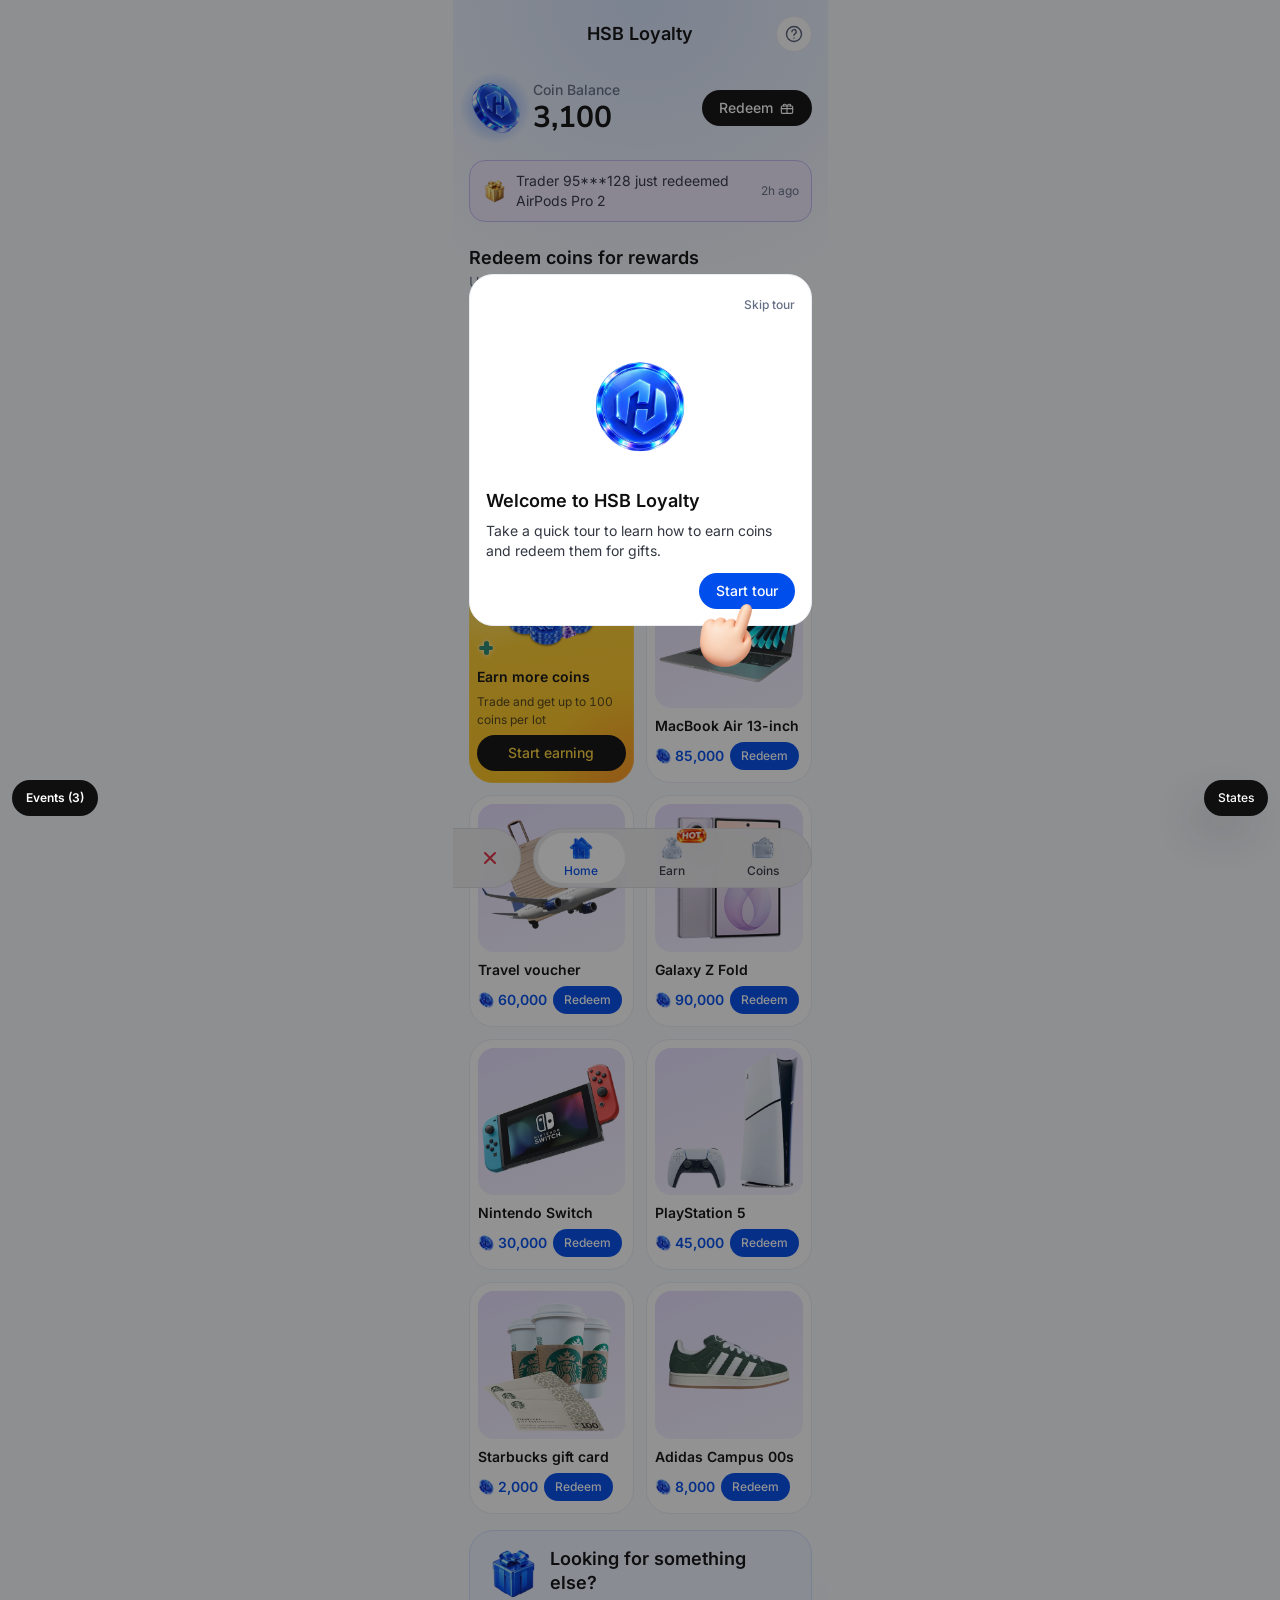
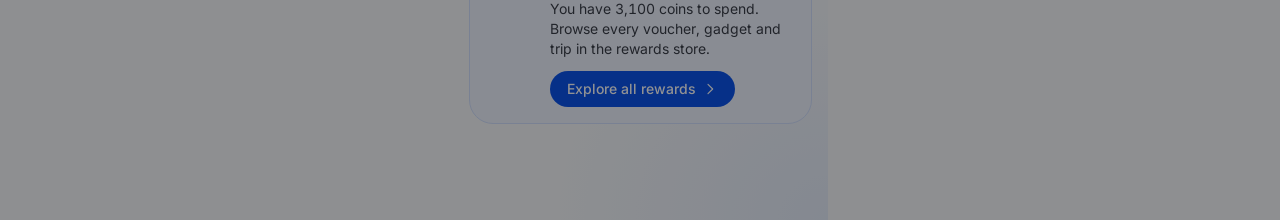
==== commit 88b27392: "Phase 3 Home: rewards grid, Redeem asks for KYC and first deposit, recent activity card (spec §49, §" ====
--- a/pages/dashboard.html
+++ b/pages/dashboard.html
@@ -3,13 +3,14 @@
   Loyalty · Dashboard
   States by part of the page (combine with commas):
     Page: first-visit, no-task-trading, ended
-    Participation: needs-kyc, needs-deposit  ("How to start" on the Today card, spec §39)
+    Participation: needs-kyc, needs-deposit  (Redeem opens the "How to start" sheet, spec §49)
     Coin Balance: empty, expiring
-    Today trading task: capped, no-trades-today, market-closed
+    Activity: activity-empty
+    Rewards grid: big-prices
     Daily check-in (future): check-in
-  Example: dashboard.html?state=expiring,capped
+  Example: dashboard.html?state=expiring,needs-kyc
     Page status: loading, error  (spec §44)
-  Shared states (empty, needs-kyc, needs-deposit, expiring) carry over between pages.   Theme: ?theme=dark|light (default follows the device)
+  Shared states (empty, needs-kyc, needs-deposit, expiring, activity-empty) carry over between pages.   Theme: ?theme=dark|light (default follows the device)
 -->
 <html lang="en">
 <head>
--- a/shared/base.css
+++ b/shared/base.css
@@ -9,6 +9,11 @@
 *, *::before, *::after { box-sizing: border-box; }
 
 html { -webkit-text-size-adjust: 100%; }
+/* Feel like the app, not a web page (spec §48): no text selection, no long-press menu or link preview, no image
+   dragging. Fields stay selectable. The host app should also turn off link previews in its webview. */
+html { -webkit-user-select: none; user-select: none; -webkit-touch-callout: none; }
+input, textarea, [contenteditable] { -webkit-user-select: text; user-select: text; }
+img { -webkit-user-drag: none; }
 html[data-theme="dark"] { color-scheme: dark; }
 
 body {
--- a/shared/components.css
+++ b/shared/components.css
@@ -164,7 +164,11 @@
 .balance { position: relative; display: flex; flex-direction: column; gap: var(--spacing-stack); margin-block: var(--spacing-8); }
 .balance-row { display: flex; align-items: center; gap: var(--spacing-12); }
 /* Balance coin with a soft glow in the theme hue; drop-shadow follows the coin's outline, not its box. */
-.coin--lg { width: var(--size-control-lg); height: var(--size-control-lg); filter: drop-shadow(0 0 var(--spacing-10) color-mix(in srgb, var(--bg-blend) 60%, transparent)); }
+/* Large coin with a soft glow. The glow is a radial gradient behind the image, not a CSS filter: a drop-shadow
+   filter is sometimes painted as a square box in mobile webviews (spec §48). */
+.coin--lg { position: relative; width: var(--size-control-lg); height: var(--size-control-lg); }
+.coin-glow { position: relative; display: grid; place-items: center; flex: none; }
+.coin-glow::before { content: ""; position: absolute; inset: calc(var(--spacing-10) * -1); border-radius: var(--radius-pill); background: radial-gradient(closest-side, color-mix(in srgb, var(--bg-blend) 60%, transparent), transparent); pointer-events: none; }
 .balance-number { font: var(--font-display-m); }
 .balance-side { display: flex; flex-direction: column; align-items: flex-end; gap: var(--spacing-8); }
 .balance.card { margin-block: 0; }
@@ -195,6 +199,10 @@
   border-radius: var(--radius-sheet) var(--radius-sheet) 0 0; background: var(--card-surface);
 }
 .sheet__grab { align-self: center; width: var(--spacing-40); height: var(--spacing-4); border-radius: var(--radius-pill); background: var(--ui-surface-soft); }
+
+/* "How to start" sheet that Redeem opens (spec §49): blend-pale-theme gives the step marks their colours, as on the
+   Earn card; room under the button for the tapping finger, which would otherwise be cut by the sheet's edge. */
+.sheet--join .join__cta { margin-bottom: var(--size-control-lg); }
 
 /* Document sheet (Terms & Conditions): fixed height, title row with a close button, and the document in a frame that
    scrolls by itself. The document is served by the backend and keeps its own (light) look in both themes. */
@@ -274,11 +282,19 @@
 /* ---- Live activity line on the Daily Trading cards (Dashboard, Trading Task) ---- */
 /* A small translucent box tinted with the card's text colour, so it reads as a slightly deeper shade of the card in
    both themes. */
-.live-feed { align-self: center; display: flex; align-items: center; justify-content: center; gap: var(--spacing-6); margin-bottom: calc(var(--spacing-4) * -1); padding: var(--spacing-6) var(--spacing-12); border-radius: var(--radius-pill); background: color-mix(in srgb, var(--blend-fg) 7%, transparent); color: color-mix(in srgb, var(--blend-fg) 82%, transparent); }
-.live-feed__dot { flex: none; width: var(--spacing-6); height: var(--spacing-6); border-radius: var(--radius-pill); background: var(--ui-icon-green); box-shadow: 0 0 0 var(--spacing-2) color-mix(in srgb, var(--ui-icon-green) 30%, transparent); }
-.live-feed__in { animation: live-feed-in 0.4s ease-out; }
-@keyframes live-feed-in { from { opacity: 0; transform: translateY(var(--spacing-4)); } }
-@media (prefers-reduced-motion: reduce) { .live-feed__in { animation: none; } }
+/* Recent activity card on Home (spec §50): icon, message (two lines at most), time. Each new entry fades in. */
+.activity { flex-direction: row; padding: var(--spacing-10) var(--spacing-12); border-radius: var(--radius-card-inner); transition: background-color 0.4s ease, border-color 0.4s ease; }
+/* A reward entry: the card turns a light purple (brand purple mixed into the card surface, so it follows the theme). */
+.activity--gift { background: color-mix(in srgb, var(--color-purple-main) 10%, var(--card-surface)); border-color: color-mix(in srgb, var(--color-purple-main) 28%, var(--card-stroke)); }
+.activity__row { display: flex; align-items: center; gap: var(--spacing-10); width: 100%; min-width: 0; }
+.activity__icon { flex: none; width: var(--size-icon-lg); height: var(--size-icon-lg); object-fit: contain; }
+/* Room for two lines always, so the card keeps its height as one- and two-line entries take turns. */
+.activity__text { flex: 1; min-width: 0; display: -webkit-box; -webkit-line-clamp: 2; -webkit-box-orient: vertical; overflow: hidden; min-height: 2lh; align-content: center; font: var(--font-small-regular); color: var(--ui-text-secondary); }
+.activity__time { flex: none; font: var(--font-x-small-regular); color: var(--ui-text-tertiary); white-space: nowrap; }
+.activity__in { animation: activity-in 0.4s ease-out; }
+@media (prefers-reduced-motion: reduce) { .activity__in { animation: none; } }
+
+@keyframes activity-in { from { opacity: 0; transform: translateY(var(--spacing-4)); } }
 
 /* Small "Details ›" style link. */
 .details { display: inline-flex; align-items: center; gap: var(--spacing-2); font: var(--font-small-medium); color: var(--ui-text-tertiary); }
--- a/pages/dashboard.css
+++ b/pages/dashboard.css
@@ -1,7 +1,5 @@
 /* Dashboard-only styles. Layout follows the wireframe in spec §10. */
 
-/* Dashed separator between the balance and the task card. */
-.dash-divider { width: 100%; height: 0; margin: 0; border: 0; border-top: var(--size-stroke) dashed color-mix(in srgb, var(--ui-line-dark) 28%, transparent); }
 
 /* ---- Daily check-in (future feature): the "Keep it up" streak card style from the review mockup ---- */
 .checkin { position: relative; overflow: hidden; background: var(--surface-streak); }
@@ -25,30 +23,59 @@
 .checkin__day--today { background: var(--ui-tab-surface-blue); border-color: var(--ui-stroke-brand); }
 .checkin + .task { margin-top: var(--spacing-40); }
 
-/* ---- Daily Trading card: "Partner Plus" style from the review mockup, on a vivid blend ---- */
-.task { margin-top: var(--spacing-32); --cup-size: calc(var(--size-avatar-lg) + var(--spacing-8)); }
-/* Trophy image sticking out of the card's top-left corner. */
-.task__icon { position: absolute; top: calc(var(--spacing-40) * -1); left: var(--spacing-2); width: var(--cup-size); height: var(--cup-size); object-fit: contain; }
-.task__head { display: flex; align-items: center; gap: var(--spacing-8); padding-left: calc(var(--cup-size) - var(--spacing-16)); min-height: var(--size-control-sm); }
-.task .details { color: color-mix(in srgb, var(--blend-fg) 72%, transparent); }
+/* ---- Rewards grid (spec §49): two cards per row; the 3rd cell is the "earn coins" card ---- */
+.rewards-head { display: flex; flex-direction: column; gap: var(--spacing-2); margin-top: var(--spacing-8); }
+.reward-grid { display: grid; grid-template-columns: repeat(2, minmax(0, 1fr)); gap: var(--spacing-12); }
+/* The whole card is the button (or the link, for the earn card). Cards in a row share a height; the price row sits at the bottom. */
+.reward-card { gap: var(--spacing-6); padding: var(--spacing-8) var(--spacing-8) var(--spacing-12); font: inherit; color: inherit; text-align: left; text-decoration: none; cursor: pointer; }
+/* A calm, even purple backdrop for the product: a little of the brand purple mixed into the card surface, a touch
+   stronger at the top left, so it follows the theme on its own. Low in contrast, so the item reads easily and nothing
+   glares (decided 19 Oct 2026). */
+.reward-card__art { display: block; aspect-ratio: 1; overflow: hidden; border-radius: var(--radius-card-inner); background: linear-gradient(160deg, color-mix(in srgb, var(--color-purple-main) 16%, var(--card-surface)), color-mix(in srgb, var(--color-purple-main) 6%, var(--card-surface))); }
+/* Reward images are square, cut out on a transparent background with room around the product: shown whole, centred. */
+.reward-card__art img { display: block; width: 100%; height: 100%; object-fit: contain; object-position: center; }
+.reward-card__name { display: -webkit-box; -webkit-line-clamp: 2; -webkit-box-orient: vertical; overflow: hidden; margin-top: var(--spacing-2); font: var(--font-small-semibold); color: var(--ui-text-primary); }
+.reward-card__price { display: flex; align-items: center; gap: var(--spacing-4); font: var(--font-small-semibold); color: var(--ui-text-brand); }
+.reward-card__note { color: var(--ui-text-secondary); }
+.reward-card__cta { margin-top: auto; }
+/* Price and a small Redeem on one row, at the bottom of the card. */
+/* A price too long to share the row (about 7 digits and up) pushes Redeem onto its own line, at the right. The number is
+   never cut or shortened. */
+.reward-card__foot { display: flex; flex-wrap: wrap; align-items: center; gap: var(--spacing-6); margin-top: auto; }
+.reward-card__price { white-space: nowrap; }
+.reward-card__foot .btn { margin-left: auto; }
+/* One card's price did not fit: every card puts Redeem under its price (set by fitPrices in dashboard.js). */
+.reward-grid--stacked .reward-card__price { flex-basis: 100%; }
+/* Earn card: yellow blend. It takes the height of the reward card next to it: its text and button keep their size and
+   the cup scales into the space left (the art has no height of its own, so it never makes the row taller). */
+.reward-card--earn .reward-card__art { flex: 1 1 0; min-height: var(--size-control-lg); aspect-ratio: auto; background: none; }
+.reward-card--earn .reward-card__art img { object-fit: contain; object-position: center; }
+.reward-card--earn .reward-card__name { color: var(--blend-fg); }
+.reward-card--earn .reward-card__note { color: color-mix(in srgb, var(--blend-fg) 72%, transparent); }
+/* "Looking for something else?" card under the grid: the blue gift box, then the text with a small button to the rewards store under it. */
+.rewards-more__head { display: flex; align-items: flex-start; gap: var(--spacing-12); }
+.rewards-more__cta { align-self: flex-start; margin-top: var(--spacing-8); }
+.rewards-more__art { flex: none; width: var(--size-control-lg); height: var(--size-control-lg); object-fit: contain; }
 
-.task__cta { align-self: center; min-width: 60%; }
-/* Programme over: one message line in place of today's progress. */
-.task-ended { display: flex; align-items: center; gap: var(--spacing-12); padding: var(--spacing-12); border-radius: var(--radius-card-inner); background: var(--blend-glass); }
-.task-ended__icon { flex: none; display: grid; place-items: center; width: var(--size-control-sm); height: var(--size-control-sm); border-radius: var(--radius-pill); background: var(--blend-glass); }
-
-
-/* ---- Rewards mosaic: one tall tile on the left, two stacked on the right ---- */
-.rewards-head { display: flex; flex-direction: column; gap: var(--spacing-2); margin-top: var(--spacing-8); }
-.mosaic { display: grid; grid-template-columns: 1.15fr 1fr; grid-template-rows: 3fr 2fr; gap: var(--spacing-12); height: var(--size-rewards-height); }
-/* Reward tiles on a vivid blend (hue set by the .blend-* class on the mosaic). No border, so the light rim sits on the edge. */
-.reward { position: relative; overflow: hidden; border-radius: var(--radius-card); min-width: 0; background: var(--blend-bg); box-shadow: var(--blend-stroke); }
-.reward:first-child { grid-row: 1 / span 2; }
-/* Small, quiet Redeem button in each tile's bottom corner. */
-.reward__cta { position: absolute; right: var(--spacing-10); bottom: var(--spacing-10); }
-/* Tall tile: the product fills the bottom-right, so its button sits bottom-left on the open background. */
-.reward:first-child .reward__cta { right: auto; left: var(--spacing-10); }
-/* Artwork is cut out on a transparent background and bleeds off the right and bottom edges. */
-.reward img { display: block; width: 100%; height: 100%; object-fit: cover; object-position: right bottom; }
-/* Soft shadow that follows each product's outline, so it lifts off the blend. */
-.reward img { filter: drop-shadow(0 var(--spacing-6) var(--spacing-10) color-mix(in srgb, var(--vivid-shade) 32%, transparent)); }
+/* Green plus signs around the coins ("earn more"), drawn as two rounded bars so they stay bold at any size. The card
+   is yellow in both themes, so the green is a fixed shade that reads on yellow, with a light halo. Each one twinkles on
+   its own beat. --plus sets a sign's size. */
+.reward-card--earn .reward-card__art { position: relative; overflow: visible; }
+.earn-plus i {
+  --plus: var(--spacing-16);
+  position: absolute; width: var(--plus); height: var(--plus);
+  filter: drop-shadow(0 0 var(--spacing-2) color-mix(in srgb, var(--color-neutral-0) 90%, transparent));
+  animation: earn-plus 2.4s ease-in-out infinite;
+}
+.earn-plus i::before, .earn-plus i::after {
+  content: ''; position: absolute; inset: 0; margin: auto; border-radius: var(--radius-pill); background: var(--color-green-500);
+  width: 100%; height: calc(var(--plus) * 0.3);
+}
+.earn-plus i::after { width: calc(var(--plus) * 0.3); height: 100%; }
+.earn-plus i:nth-child(1) { --plus: var(--spacing-24); top: 8%; left: 6%; animation-delay: 0s; }
+.earn-plus i:nth-child(2) { --plus: var(--spacing-14); top: 0; right: 14%; animation-delay: 0.5s; }
+.earn-plus i:nth-child(3) { --plus: var(--spacing-20); top: 44%; right: 0; animation-delay: 1s; }
+.earn-plus i:nth-child(4) { --plus: var(--spacing-14); bottom: 4%; left: 2%; animation-delay: 1.5s; }
+.earn-plus i:nth-child(5) { --plus: var(--spacing-10); top: 2%; left: 34%; animation-delay: 2s; }
+@keyframes earn-plus { 0%, 100% { opacity: 1; transform: scale(1); } 50% { opacity: 0.5; transform: scale(0.7); } }
+@media (prefers-reduced-motion: reduce) { .earn-plus i { animation: none; } }
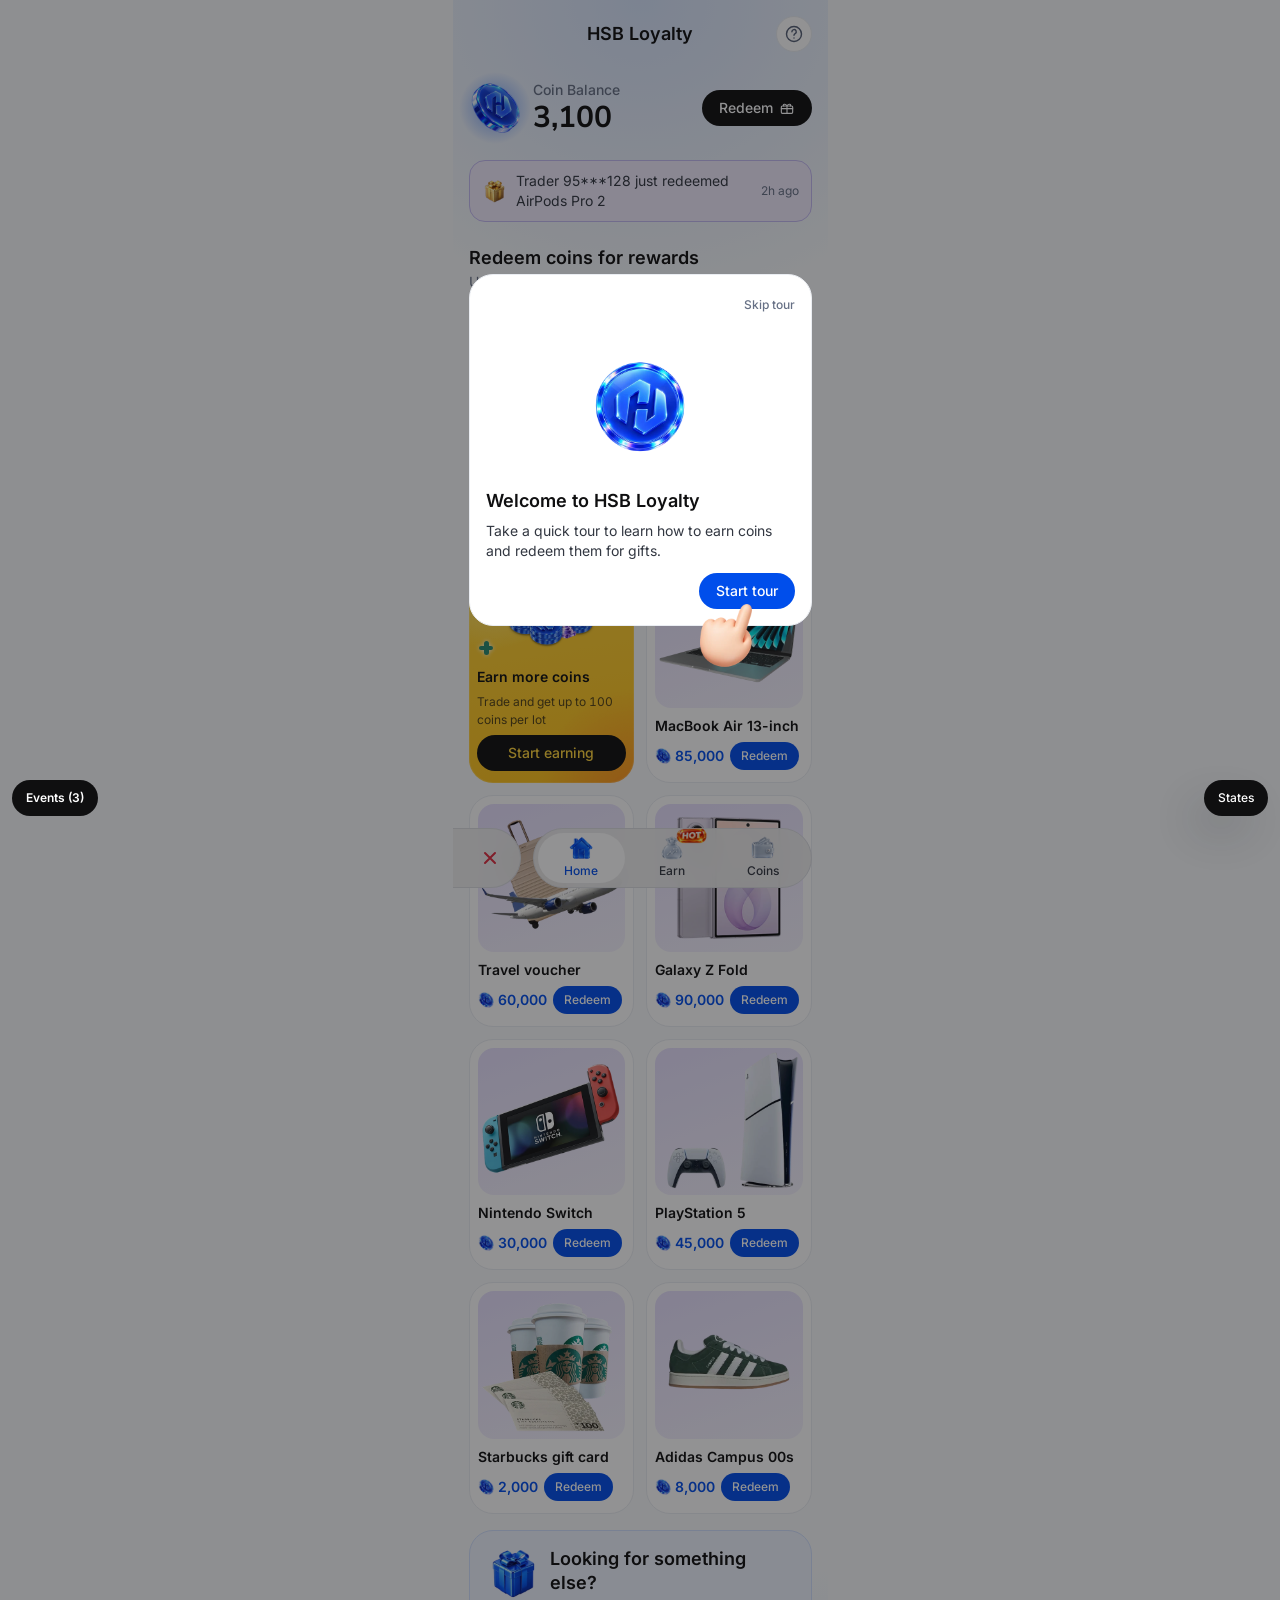
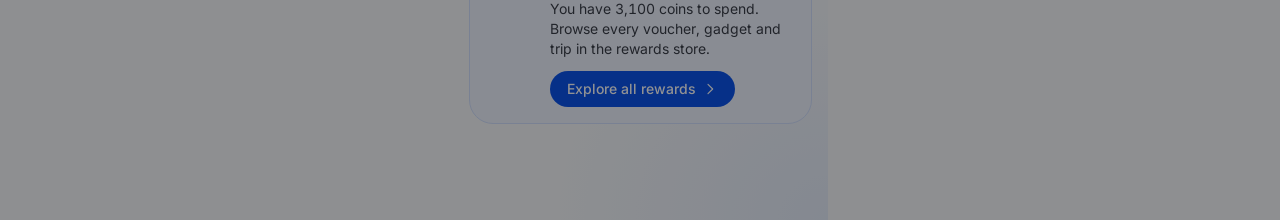
==== commit 256ce76c: "Home rewards from HSB's catalog API (spec §49) - GET /loyalty/catalog (signed in) / GET /loyalty/cat" ====
--- a/pages/dashboard.html
+++ b/pages/dashboard.html
@@ -2,15 +2,16 @@
 <!--
   Loyalty · Dashboard
   States by part of the page (combine with commas):
+    Sign-in: guest  (not signed in, spec §53)
     Page: first-visit, no-task-trading, ended
     Participation: needs-kyc, needs-deposit  (Redeem opens the "How to start" sheet, spec §49)
     Coin Balance: empty, expiring
     Activity: activity-empty
-    Rewards grid: big-prices
+    Rewards grid: rewards-empty, big-prices
     Daily check-in (future): check-in
   Example: dashboard.html?state=expiring,needs-kyc
     Page status: loading, error  (spec §44)
-  Shared states (empty, needs-kyc, needs-deposit, expiring, activity-empty) carry over between pages.   Theme: ?theme=dark|light (default follows the device)
+  Shared states (guest, empty, needs-kyc, needs-deposit, expiring, activity-empty) carry over between pages.   Theme: ?theme=dark|light (default follows the device)
 -->
 <html lang="en">
 <head>
--- a/tokens/tokens.css
+++ b/tokens/tokens.css
@@ -209,7 +209,7 @@
   --size-stroke: 1px;
   --size-reward-width: 240px;
   --size-reward-height: 180px;
-  --size-sheet-max-height: 520px;
+  --size-sheet-max-height: 80vh;
   --size-rewards-height: 264px;
   --size-control-xs: 28px;
 
--- a/shared/base.css
+++ b/shared/base.css
@@ -70,6 +70,8 @@
 
 .num { font-variant-numeric: tabular-nums; }
 .grow { flex: 1; min-width: 0; }
+/* Read by screen readers only. */
+.sr-only { position: absolute; width: 1px; height: 1px; overflow: hidden; clip-path: inset(50%); white-space: nowrap; }
 .row { display: flex; align-items: center; gap: var(--spacing-12); min-width: 0; }
 .stack { display: flex; flex-direction: column; gap: var(--spacing-stack); }
 .stack--tight { gap: var(--spacing-4); }
--- a/shared/components.css
+++ b/shared/components.css
@@ -41,6 +41,7 @@
 .blend-dim { color: color-mix(in srgb, var(--blend-fg) 78%, transparent); }
 /* Whole-card link: covers the card; controls marked .above stay tappable on top of it. */
 .card-link { position: absolute; inset: 0; border-radius: inherit; }
+button.card-link { padding: 0; border: 0; background: none; cursor: pointer; }
 .above { position: relative; }
 
 /* ---- Buttons ---- */
@@ -78,6 +79,7 @@
 .badge--yellow { background: var(--ui-badge-yellow); color: var(--ui-text-yellow); }
 .badge--blue { background: var(--ui-badge-blue); color: var(--ui-text-brand); }
 .badge--teal { background: var(--ui-badge-teal); color: var(--ui-icon-teal); }
+.badge--red { background: var(--ui-badge-red); color: var(--ui-text-red); }
 .badge--neutral { background: var(--ui-surface-soft); color: var(--ui-text-tertiary); }
 .badges { display: flex; flex-wrap: wrap; justify-content: flex-end; gap: var(--spacing-4); }
 
@@ -135,6 +137,7 @@
 /* ---- App header: centred title (no back button) ---- */
 .app-header { display: grid; grid-template-columns: 1fr auto 1fr; align-items: center; gap: var(--spacing-8); min-height: var(--size-icon-button); }
 .app-header h1 { font: var(--font-large-semibold); text-align: center; }
+.app-header > [data-back] { justify-self: start; }
 .header-action { justify-self: end; display: grid; place-items: center; width: var(--size-control-sm); height: var(--size-control-sm); border-radius: var(--radius-pill); background: var(--ui-surface-pure); border: var(--size-stroke) solid var(--ui-stroke-soft); color: var(--ui-icon-secondary); }
 
 /* ---- Today panel (Dashboard task card, Trading Task progress card); sits on a blend card ---- */
@@ -203,6 +206,10 @@
 /* "How to start" sheet that Redeem opens (spec §49): blend-pale-theme gives the step marks their colours, as on the
    Earn card; room under the button for the tapping finger, which would otherwise be cut by the sheet's edge. */
 .sheet--join .join__cta { margin-bottom: var(--size-control-lg); }
+/* Guests: "Already have an account? Log in" under the button (and under the finger in the sheet). */
+.text-btn.join__login { align-self: center; gap: var(--spacing-4); font: var(--font-small-regular); color: var(--ui-text-secondary); }
+.join__login strong { color: var(--ui-text-brand); }
+.join__cta:has(+ .join__login) { margin-bottom: var(--size-control-lg); } /* room for the finger above the line */
 
 /* Document sheet (Terms & Conditions): fixed height, title row with a close button, and the document in a frame that
    scrolls by itself. The document is served by the backend and keeps its own (light) look in both themes. */
@@ -231,6 +238,8 @@
 
 /* Text button: a quiet link-style button, e.g. "Terms & Conditions" under the rules. */
 .text-btn { align-self: flex-start; display: inline-flex; align-items: center; gap: var(--spacing-2); min-height: var(--size-control-sm); padding: 0; border: 0; background: none; font: var(--font-small-semibold); color: var(--ui-text-brand); cursor: pointer; }
+/* Coins: the small "Redemption history" link under Redeem (spec §52). */
+.balance-history { align-self: flex-end; min-height: 0; font: var(--font-x-small-semibold); }
 
 /* ---- Floating bottom navigation: [ Exit ]  [ Home | Earn | Points ] ---- */
 :root { --nav-height: calc(var(--size-control-lg) + var(--spacing-8)); --nav-gap: var(--spacing-12); }
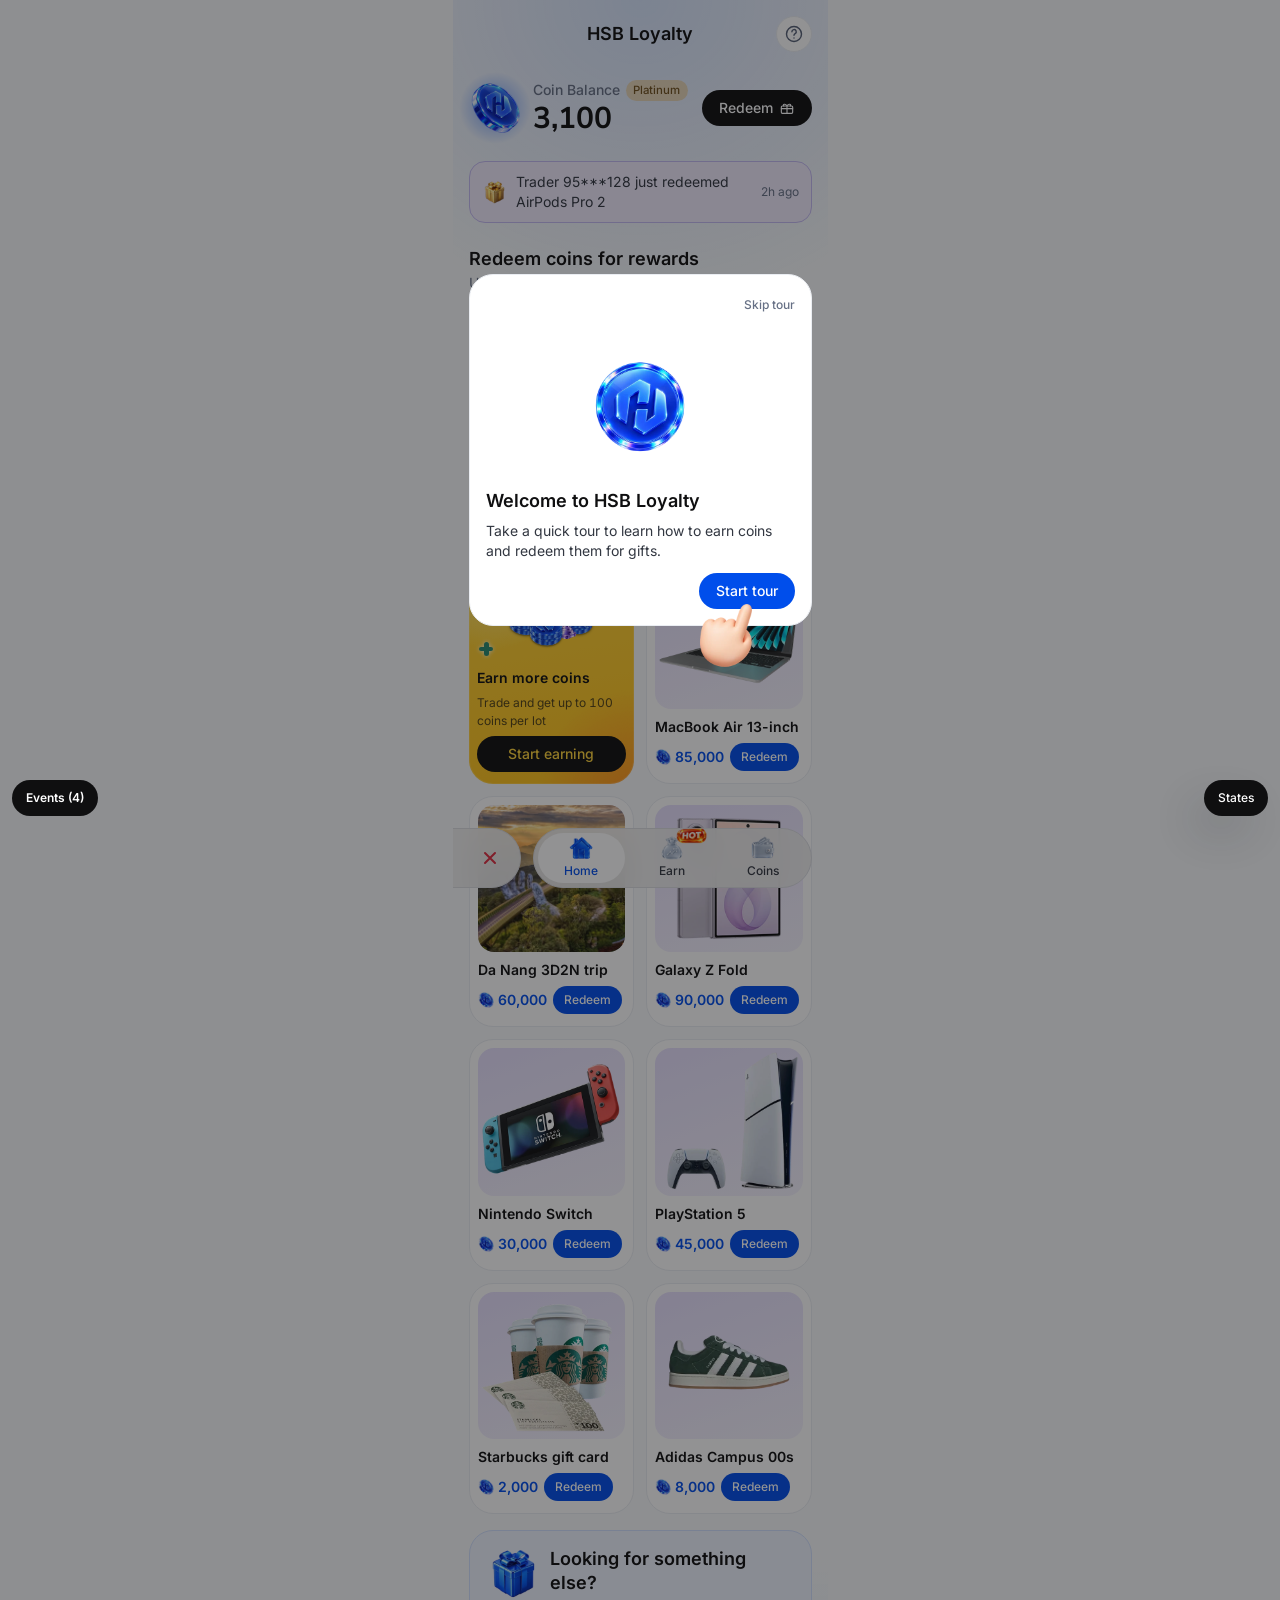
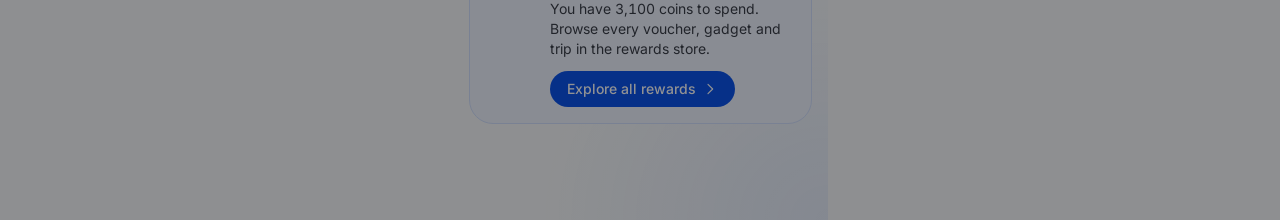
==== commit 6ea0001b: "Handoff 7 QA (3 agents): back limited to our own pages, store keeps other URL parameters, showOnHome" ====
--- a/pages/dashboard.html
+++ b/pages/dashboard.html
@@ -11,7 +11,7 @@
     Daily check-in (future): check-in
   Example: dashboard.html?state=expiring,needs-kyc
     Page status: loading, error  (spec §44)
-  Shared states (guest, empty, needs-kyc, needs-deposit, expiring, activity-empty) carry over between pages.   Theme: ?theme=dark|light (default follows the device)
+  Shared states (guest, empty, needs-kyc, needs-deposit, expiring, activity-empty, plan-b) carry over between pages.   Theme: ?theme=dark|light (default follows the device)
 -->
 <html lang="en">
 <head>
--- a/tokens/tokens.css
+++ b/tokens/tokens.css
@@ -141,6 +141,21 @@
   --ui-nav-surface: #edededf0;
   --ui-nav-stroke: #dadce1;
   --ui-nav-tab-active: #ffffff;
+  --ui-tier-micro-surface: #d4d7dc;
+  --ui-tier-micro-text: #4d566a;
+  --ui-tier-standard-surface: #c5d8ff;
+  --ui-tier-standard-text: #1e51b8;
+  --ui-tier-vip-surface: #dbd1fd;
+  --ui-tier-vip-text: #5932da;
+  --ui-tier-platinum-surface: #e6d5b9;
+  --ui-tier-platinum-text: #70511e;
+  --ui-nav-exit-glow: #de2c4100;
+  --ui-hot-deep: #b81400;
+  --ui-hot-red: #d21e00;
+  --ui-hot-orange: #f96304;
+  --ui-hot-amber: #fda60b;
+  --ui-hot-glow: #fde83c;
+  --ui-hot-gloss: #fdb192;
 
   /* Effect strengths (light) */
   --bg-blend-strength: 16%;
@@ -359,6 +374,21 @@
   --ui-nav-surface: #0d0e11f0;
   --ui-nav-stroke: #16191d;
   --ui-nav-tab-active: #1d2025;
+  --ui-tier-micro-surface: #3b404a;
+  --ui-tier-micro-text: #b1b5c0;
+  --ui-tier-standard-surface: #293f6b;
+  --ui-tier-standard-text: #90b5ff;
+  --ui-tier-vip-surface: #423870;
+  --ui-tier-vip-text: #bca9fb;
+  --ui-tier-platinum-surface: #493e2c;
+  --ui-tier-platinum-text: #f1ae40;
+  --ui-nav-exit-glow: #de2c411b;
+  --ui-hot-deep: #b81400;
+  --ui-hot-red: #d21e00;
+  --ui-hot-orange: #f96304;
+  --ui-hot-amber: #fda60b;
+  --ui-hot-glow: #fde83c;
+  --ui-hot-gloss: #fdb192;
 
   /* Effect strengths (dark) */
   --bg-blend-strength: 30%;
@@ -379,6 +409,7 @@
   --ui-button-glass-surface: var(--glass-surface);
   --ui-button-glass-pressed: color-mix(in srgb, var(--glass-tint) calc(var(--glass-fill-opacity) * 2), transparent);
   --ui-button-glass-blur: blur(var(--glass-blur));
+  --nav-exit-surface: radial-gradient(60% 65% at calc(50% + var(--spacing-8) / 2) 50%, var(--ui-nav-exit-glow), color-mix(in srgb, var(--ui-nav-exit-glow) 82%, transparent) 15%, color-mix(in srgb, var(--ui-nav-exit-glow) 55%, transparent) 32%, color-mix(in srgb, var(--ui-nav-exit-glow) 30%, transparent) 50%, color-mix(in srgb, var(--ui-nav-exit-glow) 13%, transparent) 68%, color-mix(in srgb, var(--ui-nav-exit-glow) 4%, transparent) 85%, transparent), var(--ui-nav-surface);
   --blend-theme-bg: radial-gradient(90% 80% at 100% 105%, color-mix(in srgb, var(--accent-surface-brand) 45%, #fff) 0%, transparent 70%), radial-gradient(70% 70% at 90% -10%, var(--blend-theme-shade) 0%, transparent 70%), linear-gradient(160deg, color-mix(in srgb, var(--accent-surface-brand) 78%, var(--blend-theme-shade)), var(--accent-surface-brand));
   --blend-theme-fg: #ffffff;
   --blend-theme-ink: var(--accent-text-brand);
--- a/shared/components.css
+++ b/shared/components.css
@@ -135,10 +135,28 @@
 .tab[aria-selected="true"] { background: var(--ui-tab-surface-active); color: var(--ui-text-primary); }
 
 /* ---- App header: centred title (no back button) ---- */
-.app-header { display: grid; grid-template-columns: 1fr auto 1fr; align-items: center; gap: var(--spacing-8); min-height: var(--size-icon-button); }
-.app-header h1 { font: var(--font-large-semibold); text-align: center; }
+/* The header sticks to the top of the screen. At the top of the page the title is plain text. Once the page scrolls
+   (.is-stuck, set by watchHeader() in components.js) it turns into a pill styled like the round header buttons (help,
+   back: same surface, stroke and height, the icon's colour for the text), and the pill and the buttons shrink
+   together to the same size. All eased. */
+.app-header {
+  position: sticky; z-index: 30; top: calc(env(safe-area-inset-top, 0px) + var(--spacing-8));
+  display: grid; grid-template-columns: 1fr auto 1fr; align-items: center; gap: var(--spacing-8); min-height: var(--size-icon-button);
+  --header-scale: 1;
+}
+.app-header.is-stuck { --header-scale: 0.86; }
+.app-header h1, .header-action {
+  height: var(--size-control-sm); border-radius: var(--radius-pill); border: var(--size-stroke) solid var(--ui-stroke-soft);
+  transform: scale(var(--header-scale)); transition: transform 0.3s ease, background-color 0.3s ease, border-color 0.3s ease, color 0.3s ease;
+}
+.app-header h1 {
+  display: flex; align-items: center; padding: 0 var(--spacing-16); font: var(--font-large-semibold);
+  color: var(--ui-text-primary); background-color: transparent; border-color: transparent;
+}
+.app-header.is-stuck h1 { color: var(--ui-icon-secondary); background-color: var(--ui-surface-pure); border-color: var(--ui-stroke-soft); }
+@media (prefers-reduced-motion: reduce) { .app-header h1, .header-action { transition: none; } }
 .app-header > [data-back] { justify-self: start; }
-.header-action { justify-self: end; display: grid; place-items: center; width: var(--size-control-sm); height: var(--size-control-sm); border-radius: var(--radius-pill); background: var(--ui-surface-pure); border: var(--size-stroke) solid var(--ui-stroke-soft); color: var(--ui-icon-secondary); }
+.header-action { justify-self: end; display: grid; place-items: center; width: var(--size-control-sm); background: var(--ui-surface-pure); color: var(--ui-icon-secondary); }
 
 /* ---- Today panel (Dashboard task card, Trading Task progress card); sits on a blend card ---- */
 .coin--xs { width: var(--size-icon-sm); height: var(--size-icon-sm); }
@@ -173,6 +191,22 @@
 .coin-glow { position: relative; display: grid; place-items: center; flex: none; }
 .coin-glow::before { content: ""; position: absolute; inset: calc(var(--spacing-10) * -1); border-radius: var(--radius-pill); background: radial-gradient(closest-side, color-mix(in srgb, var(--bg-blend) 60%, transparent), transparent); pointer-events: none; }
 .balance-number { font: var(--font-display-m); }
+/* Tier of the chosen trading account next to "Coin Balance" (spec §55); tapping it opens Earn on the account field. */
+.balance-label { display: flex; flex-wrap: wrap; align-items: center; gap: var(--spacing-2) var(--spacing-6); }
+.balance-label > span { white-space: nowrap; } /* "Coin Balance" never breaks */
+/* The badge shrinks as a whole (text, padding, pill) to stay on the line: --tier-fit is set by fitBalanceTier() in
+   components.js. Below the smallest scale it goes under "Coin Balance" instead. */
+.balance-tier { text-decoration: none; zoom: var(--tier-fit, 1); }
+/* Coins: on the card's top edge, middle on the border, at the card's left padding (above the coin). */
+.balance-tier--edge { position: absolute; z-index: 1; top: calc(var(--size-stroke) / -2); left: var(--spacing-card); transform: translateY(-50%); }
+/* Tier badge (spec §51, §55): one style for the four tiers, a tinted pill with the text in the tier's hue, so no tier
+   looks like a main button. Colours are tokens per mode (--ui-tier-*), picked to stand a little off all three places
+   the badge sits (account sheet, Home page background, Coins card edge) with the text at 5:1. They are opaque: on
+   Coins the badge sits across the card border, which must not show through. */
+.tier--micro { background: var(--ui-tier-micro-surface); color: var(--ui-tier-micro-text); }
+.tier--standard { background: var(--ui-tier-standard-surface); color: var(--ui-tier-standard-text); }
+.tier--vip { background: var(--ui-tier-vip-surface); color: var(--ui-tier-vip-text); }
+.tier--platinum { background: var(--ui-tier-platinum-surface); color: var(--ui-tier-platinum-text); }
 .balance-side { display: flex; flex-direction: column; align-items: flex-end; gap: var(--spacing-8); }
 .balance.card { margin-block: 0; }
 
@@ -261,6 +295,10 @@
 /* Close sits flush against the left screen edge: square on that side, no border there, rounded on the right. */
 .nav__exit { border-left: 0; border-radius: 0 var(--radius-pill) var(--radius-pill) 0; padding-left: var(--spacing-8); }
 .nav__exit { flex: none; width: calc(var(--nav-height) + var(--spacing-8)); display: flex; flex-direction: column; align-items: center; justify-content: center; gap: var(--spacing-2); font: var(--font-x-small-medium); color: var(--ui-text-secondary); }
+/* Dark mode: the button stays black with a faint red sheen just around the X, inside its own background (not a
+   shadow), so Close stands a little off the bar. The red fades out along an eased curve (several stops), so it has no
+   visible edge. Light mode keeps the plain bar (the glow token is transparent there). */
+.nav__exit { background: var(--nav-exit-surface); }
 /* The X is red and a little heavier than other line icons. */
 .nav__exit .icon { color: var(--ui-icon-red); stroke-width: 2.4; }
 .nav__tabs { flex: 1; display: flex; gap: var(--spacing-4); padding: var(--spacing-4); }
@@ -295,10 +333,12 @@
 .activity { flex-direction: row; padding: var(--spacing-10) var(--spacing-12); border-radius: var(--radius-card-inner); transition: background-color 0.4s ease, border-color 0.4s ease; }
 /* A reward entry: the card turns a light purple (brand purple mixed into the card surface, so it follows the theme). */
 .activity--gift { background: color-mix(in srgb, var(--color-purple-main) 10%, var(--card-surface)); border-color: color-mix(in srgb, var(--color-purple-main) 28%, var(--card-stroke)); }
-.activity__row { display: flex; align-items: center; gap: var(--spacing-10); width: 100%; min-width: 0; }
+/* The row keeps the height of two lines of text whatever the message, so the card does not jump; a one-line message
+   sits in the middle of it (align-items), like the icon and the time. 2lh is read from the row's own font: the text's. */
+.activity__row { display: flex; align-items: center; gap: var(--spacing-10); width: 100%; min-width: 0; min-height: 2lh; font: var(--font-small-regular); }
 .activity__icon { flex: none; width: var(--size-icon-lg); height: var(--size-icon-lg); object-fit: contain; }
-/* Room for two lines always, so the card keeps its height as one- and two-line entries take turns. */
-.activity__text { flex: 1; min-width: 0; display: -webkit-box; -webkit-line-clamp: 2; -webkit-box-orient: vertical; overflow: hidden; min-height: 2lh; align-content: center; font: var(--font-small-regular); color: var(--ui-text-secondary); }
+/* At most two lines. */
+.activity__text { flex: 1; min-width: 0; display: -webkit-box; -webkit-line-clamp: 2; -webkit-box-orient: vertical; overflow: hidden; font: var(--font-small-regular); color: var(--ui-text-secondary); }
 .activity__time { flex: none; font: var(--font-x-small-regular); color: var(--ui-text-tertiary); white-space: nowrap; }
 .activity__in { animation: activity-in 0.4s ease-out; }
 @media (prefers-reduced-motion: reduce) { .activity__in { animation: none; } }
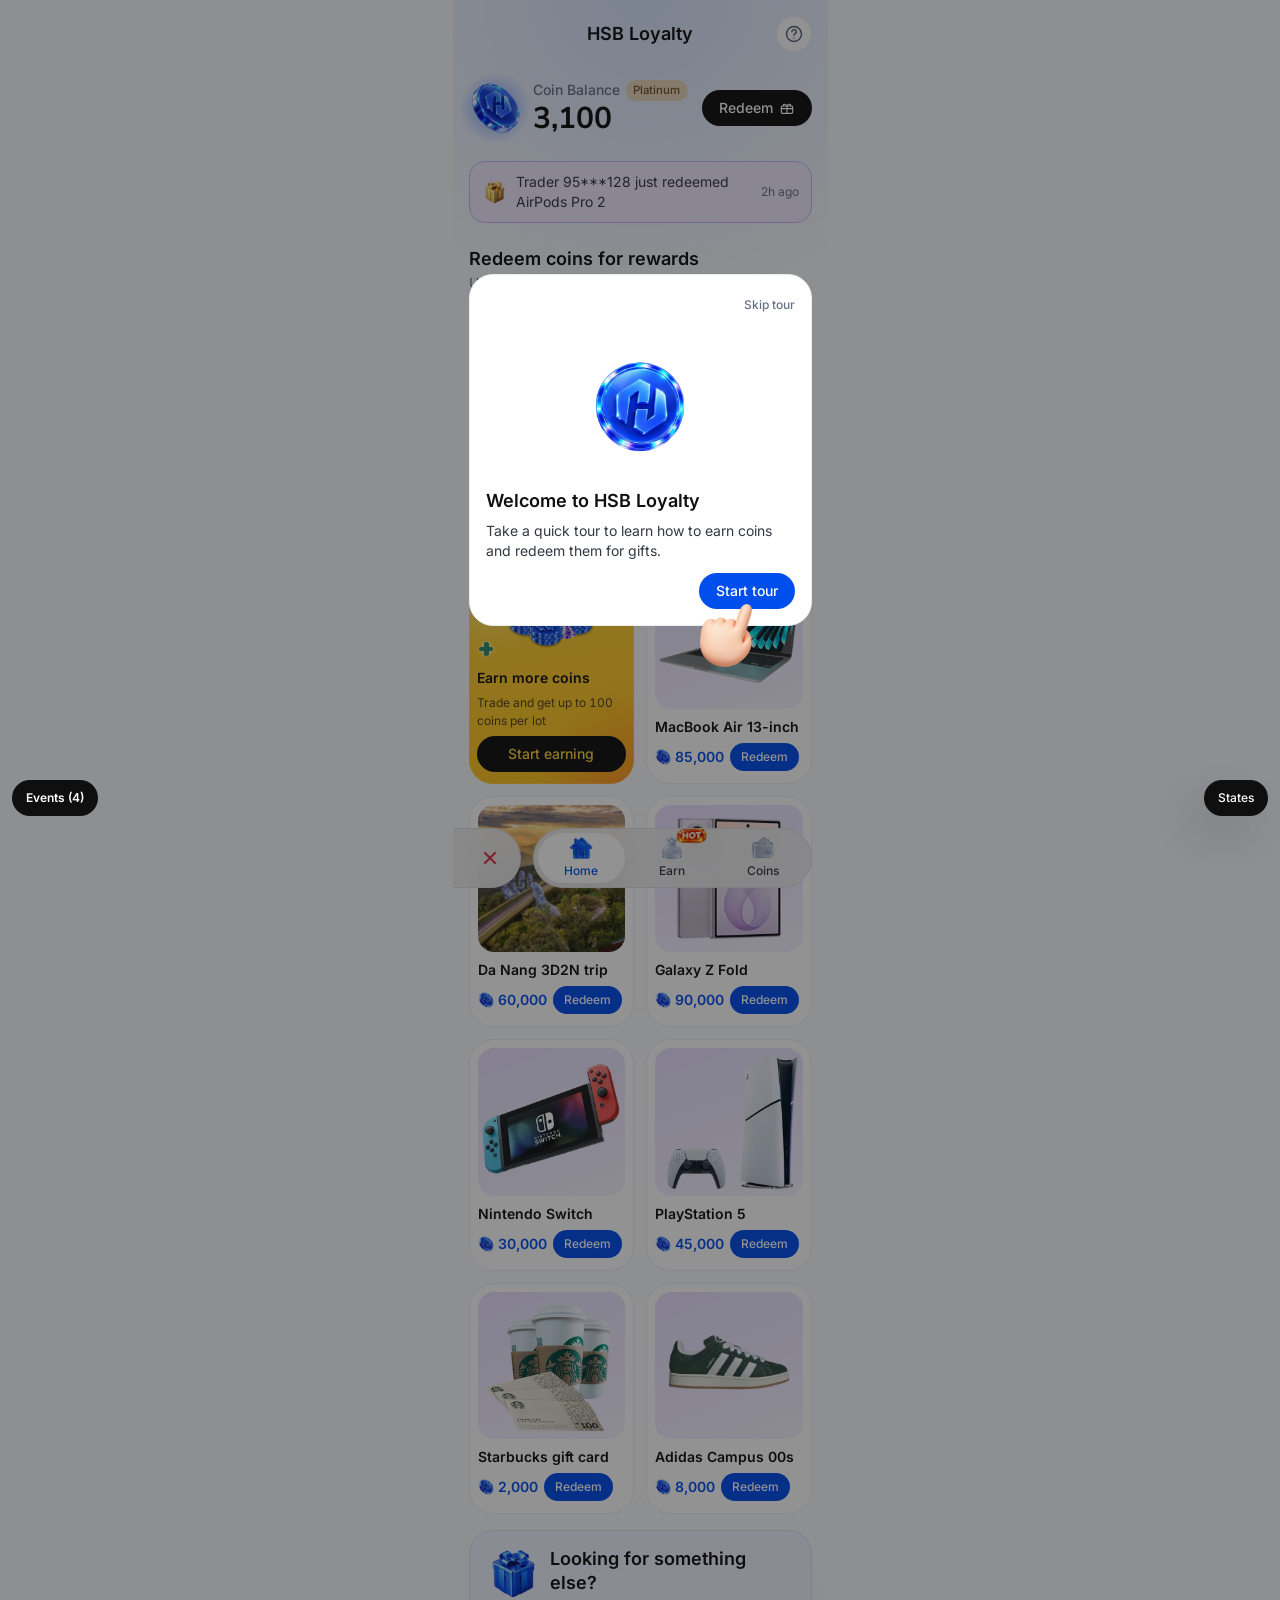
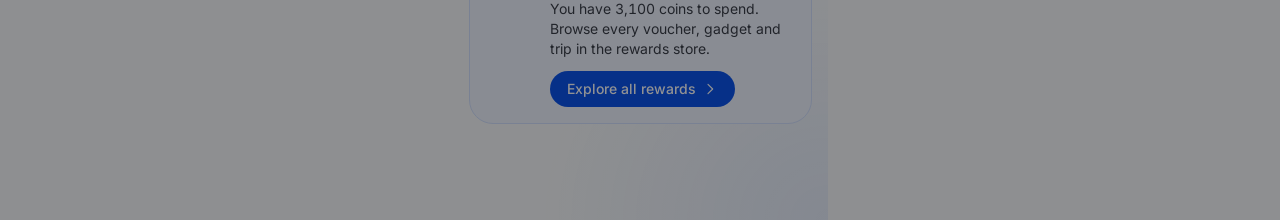
==== commit a92ec679: "Handoff 8 §2–§5: guests have no trading task for now (spec §72), store and reward loading / error vi" ====
--- a/pages/dashboard.html
+++ b/pages/dashboard.html
@@ -11,7 +11,7 @@
     Daily check-in (future): check-in
   Example: dashboard.html?state=expiring,needs-kyc
     Page status: loading, error  (spec §44)
-  Shared states (guest, empty, needs-kyc, needs-deposit, expiring, activity-empty, plan-b) carry over between pages.   Theme: ?theme=dark|light (default follows the device)
+  Shared states (guest, empty, needs-kyc, needs-deposit, expiring, activity-empty, plan-b, big-balance) carry over between pages.   Theme: ?theme=dark|light (default follows the device)
 -->
 <html lang="en">
 <head>
--- a/tokens/tokens.css
+++ b/tokens/tokens.css
@@ -156,6 +156,7 @@
   --ui-hot-amber: #fda60b;
   --ui-hot-glow: #fde83c;
   --ui-hot-gloss: #fdb192;
+  --ui-progress-done: #29896e;
 
   /* Effect strengths (light) */
   --bg-blend-strength: 16%;
@@ -389,6 +390,7 @@
   --ui-hot-amber: #fda60b;
   --ui-hot-glow: #fde83c;
   --ui-hot-gloss: #fdb192;
+  --ui-progress-done: #37b793;
 
   /* Effect strengths (dark) */
   --bg-blend-strength: 30%;
--- a/shared/components.css
+++ b/shared/components.css
@@ -190,7 +190,9 @@
 .coin--lg { position: relative; width: var(--size-control-lg); height: var(--size-control-lg); }
 .coin-glow { position: relative; display: grid; place-items: center; flex: none; }
 .coin-glow::before { content: ""; position: absolute; inset: calc(var(--spacing-10) * -1); border-radius: var(--radius-pill); background: radial-gradient(closest-side, color-mix(in srgb, var(--bg-blend) 60%, transparent), transparent); pointer-events: none; }
-.balance-number { font: var(--font-display-m); }
+/* One line, shrunk as a whole to fit its column when too wide: --balance-fit is set by fitBalanceNumber() in
+   components.js (spec §71). */
+.balance-number { font: var(--font-display-m); white-space: nowrap; zoom: var(--balance-fit, 1); }
 /* Tier of the chosen trading account next to "Coin Balance" (spec §55); tapping it opens Earn on the account field. */
 .balance-label { display: flex; flex-wrap: wrap; align-items: center; gap: var(--spacing-2) var(--spacing-6); }
 .balance-label > span { white-space: nowrap; } /* "Coin Balance" never breaks */
@@ -236,6 +238,14 @@
   border-radius: var(--radius-sheet) var(--radius-sheet) 0 0; background: var(--card-surface);
 }
 .sheet__grab { align-self: center; width: var(--spacing-40); height: var(--spacing-4); border-radius: var(--radius-pill); background: var(--ui-surface-soft); }
+
+/* A list of choices in a sheet, one per row, a radio on the right (account sheet on Earn, sort sheet in the store). */
+.option { display: flex; align-items: center; gap: var(--spacing-12); width: 100%; min-height: var(--size-control-lg); padding: var(--spacing-8) 0; border-top: var(--size-stroke) solid var(--ui-line-soft); font: var(--font-small-medium); }
+.option:first-child { border-top: 0; }
+.option--muted { color: var(--ui-text-disabled); }
+.radio { width: var(--size-check); height: var(--size-check); flex: none; display: grid; place-items: center; border-radius: var(--radius-pill); border: var(--size-stroke) solid var(--ui-text-disabled); background: var(--card-surface); }
+.radio--on { border-color: var(--accent-surface-brand); }
+.radio--on::after { content: ""; width: 70%; height: 70%; border-radius: var(--radius-pill); background: var(--accent-surface-brand); }
 
 /* "How to start" sheet that Redeem opens (spec §49): blend-pale-theme gives the step marks their colours, as on the
    Earn card; room under the button for the tapping finger, which would otherwise be cut by the sheet's edge. */
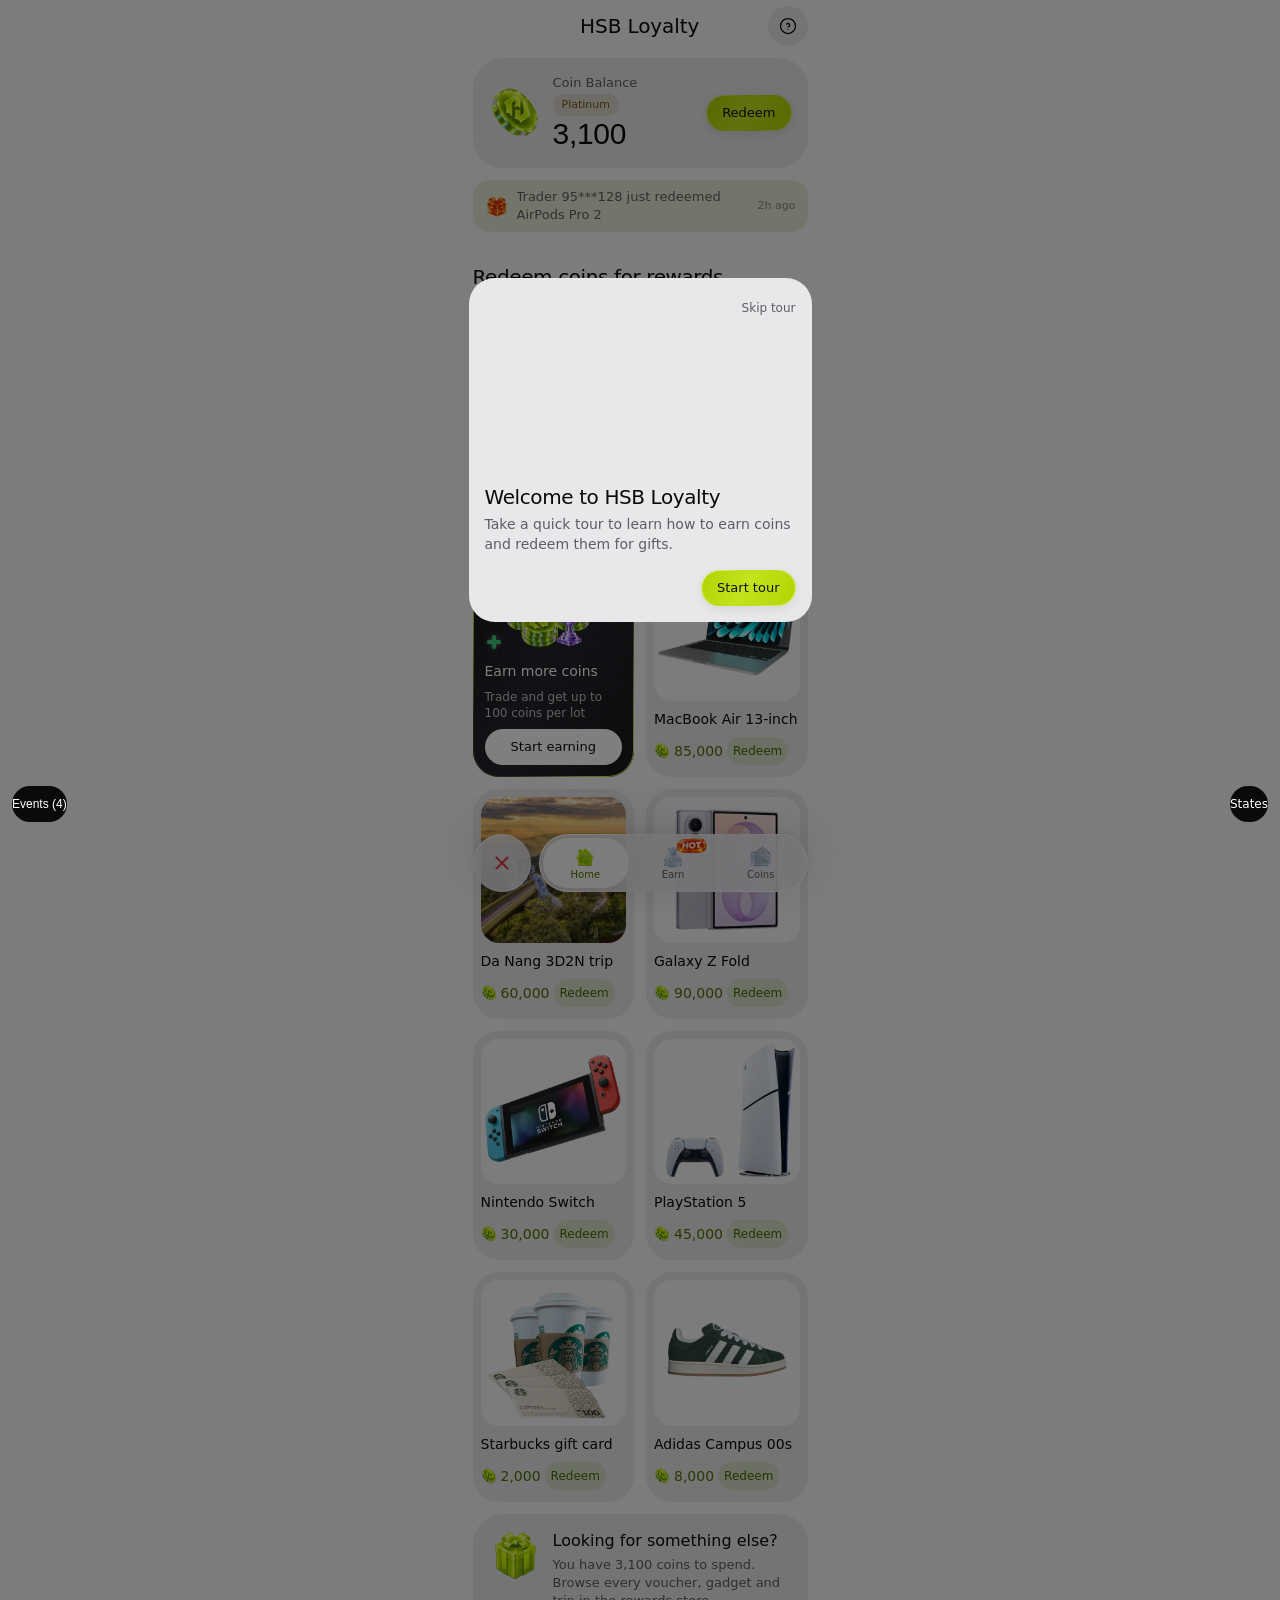
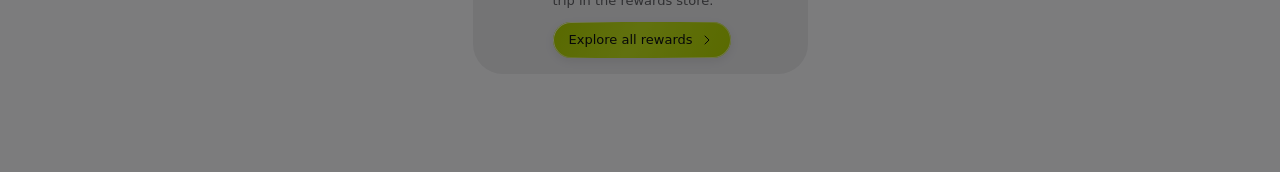
==== commit 6693fa18: "R3 foundation, part 1: Loyalty reads the app's R3 tokens - tokens/hsb-tokens.css: byte-equal copy of" ====
--- a/pages/dashboard.html
+++ b/pages/dashboard.html
@@ -19,6 +19,7 @@
   <meta name="viewport" content="width=device-width, initial-scale=1, viewport-fit=cover">
   <title>Loyalty · Dashboard</title>
   <script src="../shared/theme.js"></script>
+  <link rel="stylesheet" href="../tokens/hsb-tokens.css">
   <link rel="stylesheet" href="../tokens/tokens.css">
   <link rel="stylesheet" href="../shared/base.css">
   <link rel="stylesheet" href="../shared/components.css">
--- a/tokens/hsb-tokens.css
+++ b/tokens/hsb-tokens.css
@@ -0,0 +1,3711 @@
+/* GENERATED by docs/redesign/qa/gen_tokens.py from tokens.json. Do not edit: edit tokens.json and run emit. */
+/* Scopes (both consumers): light is the default (:root, data-mode="light" or .light). Dark is
+   [data-mode="dark"] (HTML review pages) or .dark (hsb-client, next-themes attribute "class"). Premium is
+   [data-prem] or .premium (hsb-client classList.add("premium")); dark Premium needs no data-mode: .dark.premium
+   works. There is no OS-setting fallback: the page sets its mode.
+   Units are px, not rem: hsb-client's 62.5% root does not scale these values.
+   Font: --hsb-font reads next/font's --font-stolzl where it is defined (hsb-client sets it on <html>; the
+   font and type variables are declared on :root and body), else the Stolzl family by name. A component
+   `font` the same way: --font-<first word> (e.g. --font-cormorant), else the family by name.
+   Book is --hsb-w-book, 350 by default; a site whose @font-face maps Stolzl Book to 300 sets
+   --hsb-w-book: 300 on its root (hsb-client does). The §4.0b sweep rim is drawn from tokens.json base.rim by
+   the rim script; only its widths are variables here. Reduced motion is generated at the end of this file. */
+
+:root {
+  --hsb-w-book: 350;
+}
+
+:root, body {
+  --hsb-font: var(--font-stolzl, 'Stolzl'), 'Stolzl', system-ui;
+  --hsb-type-h-page: 400 20px/26px var(--hsb-font);
+  --hsb-type-h-page-ls: -0.015em;
+  --hsb-type-h-sec: 500 20px/26px var(--hsb-font);
+  --hsb-type-h-sec-ls: -0.02em;
+  --hsb-type-sheet-title: 400 18px/24px var(--hsb-font);
+  --hsb-type-sheet-title-ls: -0.015em;
+  --hsb-type-card-title: 400 16px/22px var(--hsb-font);
+  --hsb-type-card-title-ls: 0em;
+  --hsb-type-hero-reward: 400 22px/36px var(--hsb-font);
+  --hsb-type-hero-reward-ls: 0em;
+  --hsb-type-hero-pill: 400 26px/32px var(--hsb-font);
+  --hsb-type-hero-pill-ls: 0em;
+  --hsb-type-list-row: 400 15px/20px var(--hsb-font);
+  --hsb-type-list-row-ls: 0em;
+  --hsb-type-menu-row: var(--hsb-w-book) 15px/20px var(--hsb-font);
+  --hsb-type-menu-row-ls: 0em;
+  --hsb-type-body: var(--hsb-w-book) 14px/20px var(--hsb-font);
+  --hsb-type-body-ls: 0em;
+  --hsb-type-label: var(--hsb-w-book) 13px/18px var(--hsb-font);
+  --hsb-type-label-ls: 0em;
+  --hsb-type-meta: var(--hsb-w-book) 11px/14px var(--hsb-font);
+  --hsb-type-meta-ls: 0em;
+  --hsb-type-meta-em: 400 11px/14px var(--hsb-font);
+  --hsb-type-meta-em-ls: 0em;
+  --hsb-type-small: var(--hsb-w-book) 12px/16px var(--hsb-font);
+  --hsb-type-small-ls: 0em;
+  --hsb-type-small-em: 400 12px/16px var(--hsb-font);
+  --hsb-type-small-em-ls: 0em;
+  --hsb-type-pl-value: 400 12px/14px var(--hsb-font);
+  --hsb-type-pl-value-ls: 0em;
+  --hsb-type-overline: 400 11px/14px var(--hsb-font);
+  --hsb-type-overline-ls: 0.06em;
+  --hsb-type-tab: var(--hsb-w-book) 10px/12px var(--hsb-font);
+  --hsb-type-tab-ls: 0em;
+  --hsb-type-tab-on: 400 10px/12px var(--hsb-font);
+  --hsb-type-tab-on-ls: 0em;
+  --hsb-type-button: 400 15px/20px var(--hsb-font);
+  --hsb-type-button-ls: 0em;
+  --hsb-type-button-sm: 400 13px/18px var(--hsb-font);
+  --hsb-type-button-sm-ls: 0em;
+  --hsb-type-link: 400 13px/18px var(--hsb-font);
+  --hsb-type-link-ls: 0em;
+  --hsb-type-home-hero: 400 32px/36px var(--hsb-font);
+  --hsb-type-home-hero-ls: -0.02em;
+  --hsb-type-quick-action: var(--hsb-w-book) 12px/16px var(--hsb-font);
+  --hsb-type-quick-action-ls: 0em;
+  --hsb-type-quick-action-sheet: var(--hsb-w-book) 11px/13px var(--hsb-font);
+  --hsb-type-quick-action-sheet-ls: 0em;
+  --hsb-type-category-item: var(--hsb-w-book) 12px/16px var(--hsb-font);
+  --hsb-type-category-item-ls: 0em;
+  --hsb-type-category-item-on: 400 12px/16px var(--hsb-font);
+  --hsb-type-category-item-on-ls: 0em;
+  --hsb-type-body-em: 400 14px/20px var(--hsb-font);
+  --hsb-type-body-em-ls: 0em;
+  --hsb-type-label-em: 400 13px/18px var(--hsb-font);
+  --hsb-type-label-em-ls: 0em;
+  --hsb-type-header-pill: 400 15px/20px var(--hsb-font);
+  --hsb-type-header-pill-ls: -0.005em;
+  --hsb-type-tag: 400 11px/14px var(--hsb-font);
+  --hsb-type-tag-ls: 0em;
+  --hsb-type-otp-digit: 400 20px/26px var(--hsb-font);
+  --hsb-type-otp-digit-ls: 0em;
+}
+
+:root {
+  --hsb-type-h-page-size: 20px;
+  --hsb-type-h-page-line: 26px;
+  --hsb-type-h-page-weight: 400;
+  --hsb-type-h-sec-size: 20px;
+  --hsb-type-h-sec-line: 26px;
+  --hsb-type-h-sec-weight: 500;
+  --hsb-type-sheet-title-size: 18px;
+  --hsb-type-sheet-title-line: 24px;
+  --hsb-type-sheet-title-weight: 400;
+  --hsb-type-card-title-size: 16px;
+  --hsb-type-card-title-line: 22px;
+  --hsb-type-card-title-weight: 400;
+  --hsb-type-hero-reward-size: 22px;
+  --hsb-type-hero-reward-line: 36px;
+  --hsb-type-hero-reward-weight: 400;
+  --hsb-type-hero-pill-size: 26px;
+  --hsb-type-hero-pill-line: 32px;
+  --hsb-type-hero-pill-weight: 400;
+  --hsb-type-list-row-size: 15px;
+  --hsb-type-list-row-line: 20px;
+  --hsb-type-list-row-weight: 400;
+  --hsb-type-menu-row-size: 15px;
+  --hsb-type-menu-row-line: 20px;
+  --hsb-type-menu-row-weight: var(--hsb-w-book);
+  --hsb-type-body-size: 14px;
+  --hsb-type-body-line: 20px;
+  --hsb-type-body-weight: var(--hsb-w-book);
+  --hsb-type-label-size: 13px;
+  --hsb-type-label-line: 18px;
+  --hsb-type-label-weight: var(--hsb-w-book);
+  --hsb-type-meta-size: 11px;
+  --hsb-type-meta-line: 14px;
+  --hsb-type-meta-weight: var(--hsb-w-book);
+  --hsb-type-meta-em-size: 11px;
+  --hsb-type-meta-em-line: 14px;
+  --hsb-type-meta-em-weight: 400;
+  --hsb-type-small-size: 12px;
+  --hsb-type-small-line: 16px;
+  --hsb-type-small-weight: var(--hsb-w-book);
+  --hsb-type-small-em-size: 12px;
+  --hsb-type-small-em-line: 16px;
+  --hsb-type-small-em-weight: 400;
+  --hsb-type-pl-value-size: 12px;
+  --hsb-type-pl-value-line: 14px;
+  --hsb-type-pl-value-weight: 400;
+  --hsb-type-overline-size: 11px;
+  --hsb-type-overline-line: 14px;
+  --hsb-type-overline-weight: 400;
+  --hsb-type-tab-size: 10px;
+  --hsb-type-tab-line: 12px;
+  --hsb-type-tab-weight: var(--hsb-w-book);
+  --hsb-type-tab-on-size: 10px;
+  --hsb-type-tab-on-line: 12px;
+  --hsb-type-tab-on-weight: 400;
+  --hsb-type-button-size: 15px;
+  --hsb-type-button-line: 20px;
+  --hsb-type-button-weight: 400;
+  --hsb-type-button-sm-size: 13px;
+  --hsb-type-button-sm-line: 18px;
+  --hsb-type-button-sm-weight: 400;
+  --hsb-type-link-size: 13px;
+  --hsb-type-link-line: 18px;
+  --hsb-type-link-weight: 400;
+  --hsb-type-home-hero-size: 32px;
+  --hsb-type-home-hero-line: 36px;
+  --hsb-type-home-hero-weight: 400;
+  --hsb-type-quick-action-size: 12px;
+  --hsb-type-quick-action-line: 16px;
+  --hsb-type-quick-action-weight: var(--hsb-w-book);
+  --hsb-type-quick-action-sheet-size: 11px;
+  --hsb-type-quick-action-sheet-line: 13px;
+  --hsb-type-quick-action-sheet-weight: var(--hsb-w-book);
+  --hsb-type-category-item-size: 12px;
+  --hsb-type-category-item-line: 16px;
+  --hsb-type-category-item-weight: var(--hsb-w-book);
+  --hsb-type-category-item-on-size: 12px;
+  --hsb-type-category-item-on-line: 16px;
+  --hsb-type-category-item-on-weight: 400;
+  --hsb-type-body-em-size: 14px;
+  --hsb-type-body-em-line: 20px;
+  --hsb-type-body-em-weight: 400;
+  --hsb-type-label-em-size: 13px;
+  --hsb-type-label-em-line: 18px;
+  --hsb-type-label-em-weight: 400;
+  --hsb-type-header-pill-size: 15px;
+  --hsb-type-header-pill-line: 20px;
+  --hsb-type-header-pill-weight: 400;
+  --hsb-type-tag-size: 11px;
+  --hsb-type-tag-line: 14px;
+  --hsb-type-tag-weight: 400;
+  --hsb-type-otp-digit-size: 20px;
+  --hsb-type-otp-digit-line: 26px;
+  --hsb-type-otp-digit-weight: 400;
+  --hsb-space-s2: 2px;
+  --hsb-space-s4: 4px;
+  --hsb-space-s8: 8px;
+  --hsb-space-s12: 12px;
+  --hsb-space-s16: 16px;
+  --hsb-space-s20: 20px;
+  --hsb-space-s32: 32px;
+  --hsb-space-tight: 4px;
+  --hsb-space-group: 8px;
+  --hsb-space-in-card: 12px;
+  --hsb-space-card-pad: 16px;
+  --hsb-space-head: 16px;
+  --hsb-space-section: 32px;
+  --hsb-space-end-gap: 22px;
+  --hsb-space-gutter: 20px;
+  --hsb-space-tab-bar-bottom-pad: 26px;
+  --hsb-space-tab-bar-bottom-pad-device: 30px;
+  --hsb-space-nudge1: 1px;
+  --hsb-space-component-only-6: 6px; /* §3.3: inside a component only */
+  --hsb-space-component-only-10: 10px; /* §3.3: inside a component only */
+  --hsb-radius-section-card: 30px;
+  --hsb-radius-row-card: 26px;
+  --hsb-radius-hero-banner: 24px;
+  --hsb-radius-banner: 0px;
+  --hsb-radius-strip: 20px;
+  --hsb-radius-tile: 18px;
+  --hsb-radius-qa-tile: 16px;
+  --hsb-radius-box: 16px;
+  --hsb-radius-small: 12px;
+  --hsb-radius-digit: 10px;
+  --hsb-radius-checkbox: 6px;
+  --hsb-radius-pill: 999px;
+  --hsb-radius-hairline: 2px;
+  --hsb-radius-inline: 4px;
+  --hsb-radius-inner: 11px;
+  --hsb-radius-login-icon: 14px;
+  --hsb-radius-signal-badge: 8px;
+  --hsb-swell-round: 0.12;
+  --hsb-swell-hot-pill: 0.1;
+  --hsb-swell-pl-button: 0.1;
+  --hsb-swell-quick-action-tile: 0.09;
+  --hsb-swell-ask-ai-chip: 0.08;
+  --hsb-swell-standard: 0.06;
+  --hsb-swell-primary: 0.06;
+  --hsb-swell-link: 0.06;
+  --hsb-swell-market-tile: 0.05;
+  --hsb-swell-glass-chip: 0.05;
+  --hsb-swell-upload-tile: 0.05;
+  --hsb-swell-card: 0.03;
+  --hsb-swell-ai-suggestion: 0.03;
+  --hsb-swell-pl-pill: 0.03;
+  --hsb-swell-image-card: 0.025;
+  --hsb-swell-list-row: 0.02;
+  --hsb-swell-account-strip: 0.02;
+  --hsb-swell-text-field: 0.015;
+  --hsb-swell-trade-card-tap: 0.015;
+  --hsb-swell-symbol-news-row: 0.015;
+  --hsb-swell-wide: 0.01;
+  --hsb-swell-option: 0.007;
+  --hsb-swell-go-real-compact: 0.015;
+  --hsb-swell-trust-row: 0.025;
+  --hsb-swell-journey-card: 0.015;
+  --hsb-motion-sheet-in-dur: 420ms;
+  --hsb-motion-sheet-in-ease: cubic-bezier(0.2,1.1,0.3,1);
+  --hsb-motion-sheet-out-dur: 280ms;
+  --hsb-motion-sheet-out-ease: cubic-bezier(0.4,0,1,1);
+  --hsb-motion-hero-banner-autoplay-dur: 6000ms;
+  --hsb-motion-hero-banner-autoplay-ease: ease;
+  --hsb-motion-hero-banner-autoplay-play: running;
+  --hsb-motion-web-drawer-row-close-dur: 460ms;
+  --hsb-motion-web-drawer-row-close-ease: ease;
+  --hsb-motion-sheet-scrim-in-dur: 200ms;
+  --hsb-motion-sheet-scrim-in-ease: ease;
+  --hsb-motion-sheet-scrim-out-dur: 280ms;
+  --hsb-motion-sheet-scrim-out-ease: ease;
+  --hsb-motion-popup-scrim-in-dur: 200ms;
+  --hsb-motion-popup-scrim-in-ease: ease;
+  --hsb-motion-popup-scrim-out-dur: 160ms;
+  --hsb-motion-popup-scrim-out-ease: ease;
+  --hsb-motion-toast-in-dur: 520ms;
+  --hsb-motion-toast-in-ease: cubic-bezier(0.3,1.3,0.5,1);
+  --hsb-motion-toast-out-dur: 260ms;
+  --hsb-motion-toast-out-ease: cubic-bezier(0.4,0,1,1);
+  --hsb-motion-toast-hold-error-dur: 5000ms;
+  --hsb-motion-toast-hold-error-ease: ease;
+  --hsb-motion-toast-hold-other-dur: 3200ms;
+  --hsb-motion-toast-hold-other-ease: ease;
+  --hsb-motion-hold-menu-in-dur: 240ms;
+  --hsb-motion-hold-menu-in-ease: cubic-bezier(0.3,1.3,0.5,1);
+  --hsb-motion-hold-menu-out-dur: 140ms;
+  --hsb-motion-hold-menu-out-ease: ease;
+  --hsb-motion-hold-menu-action-close-dur: 240ms;
+  --hsb-motion-hold-menu-action-close-ease: ease;
+  --hsb-motion-flow-open-dur: 440ms;
+  --hsb-motion-flow-open-ease: cubic-bezier(0.2,0.9,0.25,1);
+  --hsb-motion-flow-close-dur: 380ms;
+  --hsb-motion-flow-close-ease: cubic-bezier(0.35,0,0.25,1);
+  --hsb-motion-flow-step-dur: 360ms;
+  --hsb-motion-flow-step-ease: cubic-bezier(0.2,0.8,0.3,1);
+  --hsb-motion-auth-keyboard-keep-dur: 300ms;
+  --hsb-motion-auth-keyboard-keep-ease: cubic-bezier(0.33,1,0.68,1);
+  --hsb-motion-auth-keyboard-return-dur: 300ms;
+  --hsb-motion-auth-keyboard-return-ease: cubic-bezier(0.2,0.8,0.3,1);
+  --hsb-motion-sheet-page-slide-dur: 360ms;
+  --hsb-motion-sheet-page-slide-ease: cubic-bezier(0.2,0.8,0.3,1);
+  --hsb-motion-option-pick-close-dur: 180ms;
+  --hsb-motion-option-pick-close-ease: ease;
+  --hsb-motion-radio-tick-dur: 300ms;
+  --hsb-motion-radio-tick-ease: cubic-bezier(0.3,1.8,0.5,1);
+  --hsb-motion-switch-move-dur: 240ms;
+  --hsb-motion-switch-move-ease: cubic-bezier(0.3,1.3,0.5,1);
+  --hsb-motion-press-in-dur: 220ms;
+  --hsb-motion-press-in-ease: ease;
+  --hsb-motion-press-out-dur: 450ms;
+  --hsb-motion-press-out-ease: ease;
+  --hsb-motion-loader-chip-in-dur: 320ms;
+  --hsb-motion-loader-chip-in-ease: cubic-bezier(0.3,1.3,0.5,1);
+  --hsb-motion-loader-cycle-dur: 1200ms;
+  --hsb-motion-loader-cycle-ease: cubic-bezier(0.65,0,0.35,1);
+  --hsb-motion-loader-cycle-play: running;
+  --hsb-motion-loader-exit-dur: 150ms;
+  --hsb-motion-loader-exit-ease: ease;
+  --hsb-motion-shimmer-sweep-dur: 1400ms;
+  --hsb-motion-shimmer-sweep-ease: linear;
+  --hsb-motion-shimmer-sweep-play: running;
+  --hsb-motion-shimmer-out-dur: 200ms;
+  --hsb-motion-shimmer-out-ease: ease;
+  --hsb-motion-reduced-fade-max-dur: 150ms;
+  --hsb-motion-reduced-fade-max-ease: ease;
+  --hsb-motion-tap-delay-dur: 100ms;
+  --hsb-motion-tap-delay-ease: ease;
+  --hsb-motion-hold-owns-drag-dur: 180ms;
+  --hsb-motion-hold-owns-drag-ease: ease;
+  --hsb-motion-tap-play-dur: 90ms;
+  --hsb-motion-tap-play-ease: ease;
+  --hsb-motion-copy-confirm-dur: 1800ms;
+  --hsb-motion-copy-confirm-ease: ease;
+  --hsb-motion-live-pulse-dur: 1600ms;
+  --hsb-motion-live-pulse-ease: ease;
+  --hsb-motion-live-pulse-play: running;
+  --hsb-motion-marquee-resume-dur: 3500ms;
+  --hsb-motion-marquee-resume-ease: ease;
+  --hsb-motion-logo-strip-dur: 36000ms;
+  --hsb-motion-logo-strip-ease: ease;
+  --hsb-motion-logo-strip-play: running;
+  --hsb-motion-auth-card-rise-dur: 420ms;
+  --hsb-motion-auth-card-rise-ease: cubic-bezier(0.2,1.1,0.3,1);
+  --hsb-motion-auth-zone-delay-dur: 200ms;
+  --hsb-motion-auth-zone-delay-ease: ease;
+  --hsb-motion-auth-zone-delay-play: running;
+  --hsb-motion-keypad-flash-off-dur: 280ms;
+  --hsb-motion-keypad-flash-off-ease: ease;
+  --hsb-motion-keypad-value-pop-dur: 260ms;
+  --hsb-motion-keypad-value-pop-ease: cubic-bezier(0.3,1.6,0.5,1);
+  --hsb-motion-account-strip-in-dur: 520ms;
+  --hsb-motion-account-strip-in-ease: cubic-bezier(0.3,1.32,0.52,1);
+  --hsb-motion-rate-pill-height-dur: 240ms;
+  --hsb-motion-rate-pill-height-ease: cubic-bezier(0.2,0.8,0.3,1);
+  --hsb-motion-face-scan-wave-dur: 2400ms;
+  --hsb-motion-face-scan-wave-ease: ease;
+  --hsb-motion-face-scan-pulse-dur: 1000ms;
+  --hsb-motion-face-scan-pulse-ease: ease;
+  --hsb-motion-chart-card-dur: 240ms;
+  --hsb-motion-chart-card-ease: cubic-bezier(0.32,0.72,0,1);
+  --hsb-motion-chart-card-entry-dur: 320ms;
+  --hsb-motion-chart-card-entry-ease: cubic-bezier(0.32,0.72,0,1);
+  --hsb-motion-chart-seam-in-dur: 160ms;
+  --hsb-motion-chart-seam-in-ease: ease;
+  --hsb-motion-customize-zoom-dur: 1100ms;
+  --hsb-motion-customize-zoom-ease: ease;
+  --hsb-motion-menu-select-dur: 560ms;
+  --hsb-motion-menu-select-ease: cubic-bezier(0.3,0.7,0.4,1);
+  --hsb-motion-menu-select-stagger-dur: 60ms;
+  --hsb-motion-menu-select-stagger-ease: ease;
+  --hsb-motion-web-banner-dot-dur: 6000ms;
+  --hsb-motion-web-banner-dot-ease: ease;
+  --hsb-motion-web-banner-fade-dur: 420ms;
+  --hsb-motion-web-banner-fade-ease: ease;
+  --hsb-motion-web-banner-dot-grow-dur: 240ms;
+  --hsb-motion-web-banner-dot-grow-ease: cubic-bezier(0.3,1.3,0.5,1);
+  --hsb-motion-refresh-turn-dur: 600ms;
+  --hsb-motion-refresh-turn-ease: cubic-bezier(0.3,0,0.2,1);
+  --hsb-motion-webview-rescan-dur: 800ms;
+  --hsb-motion-webview-rescan-ease: ease;
+  --hsb-motion-webview-page-fade-dur: 150ms;
+  --hsb-motion-webview-page-fade-ease: ease;
+  --hsb-motion-webview-tone-dur: 240ms;
+  --hsb-motion-webview-tone-ease: ease;
+  --hsb-motion-tab-icon-select-dur: 400ms;
+  --hsb-motion-tab-icon-select-ease: ease;
+  --hsb-motion-lens-release-hold-dur: 105ms;
+  --hsb-motion-lens-release-hold-ease: ease;
+  --hsb-motion-lens-tap-drop-dur: 60ms;
+  --hsb-motion-lens-tap-drop-ease: ease;
+  --hsb-motion-loader-reduced-pulse-dur: 1600ms;
+  --hsb-motion-loader-reduced-pulse-ease: ease;
+  --hsb-motion-pull-hit-dur: 125ms;
+  --hsb-motion-pull-hit-ease: ease;
+  --hsb-motion-pull-hit-play: running;
+  --hsb-motion-pull-jet-lead-dur: 18ms;
+  --hsb-motion-pull-jet-lead-ease: ease;
+  --hsb-motion-pull-jet-lead-play: running;
+  --hsb-motion-pull-first-turn-delay-dur: 200ms;
+  --hsb-motion-pull-first-turn-delay-ease: ease;
+  --hsb-motion-pull-first-turn-delay-play: running;
+  --hsb-motion-pull-first-spin-dur: 1050ms;
+  --hsb-motion-pull-first-spin-ease: ease;
+  --hsb-motion-pull-first-spin-play: running;
+  --hsb-motion-pull-turn-dur: 900ms;
+  --hsb-motion-pull-turn-ease: ease;
+  --hsb-motion-pull-turn-play: running;
+  --hsb-motion-pull-turn-hold-dur: 620ms;
+  --hsb-motion-pull-turn-hold-ease: ease;
+  --hsb-motion-pull-turn-hold-play: running;
+  --hsb-motion-hold-open-dur: 450ms;
+  --hsb-motion-hold-open-ease: ease;
+  --hsb-motion-primary-rim-drift-dur: 1600ms;
+  --hsb-motion-primary-rim-drift-ease: cubic-bezier(0.42,0,0.58,1);
+  --hsb-motion-primary-rim-drift-play: running;
+  --hsb-motion-radio-busy-dur: 800ms;
+  --hsb-motion-radio-busy-ease: linear;
+  --hsb-motion-popup-in-dur: 320ms;
+  --hsb-motion-popup-in-ease: cubic-bezier(0.3,1.3,0.5,1);
+  --hsb-motion-dialog-out-dur: 160ms;
+  --hsb-motion-dialog-out-ease: cubic-bezier(0.4,0,1,1);
+  --hsb-motion-account-row-fade-dur: 200ms;
+  --hsb-motion-account-row-fade-ease: ease;
+  --hsb-motion-radio-fill-dur: 200ms;
+  --hsb-motion-radio-fill-ease: ease;
+  --hsb-motion-radio-tick-fade-dur: 180ms;
+  --hsb-motion-radio-tick-fade-ease: ease;
+  --hsb-motion-amount-caret-blink-dur: 1100ms;
+  --hsb-motion-amount-caret-blink-ease: steps(2, jump-none);
+  --hsb-motion-campaign-gift-wiggle-dur: 3200ms;
+  --hsb-motion-campaign-gift-wiggle-ease: ease-in-out;
+  --hsb-motion-campaign-gift-wiggle-play: running;
+  --hsb-motion-campaign-sparkle-dur: 2400ms;
+  --hsb-motion-campaign-sparkle-ease: ease-in-out;
+  --hsb-motion-campaign-sparkle-play: running;
+  --hsb-motion-campaign-sparkle-delay2-dur: 800ms;
+  --hsb-motion-campaign-sparkle-delay2-ease: ease;
+  --hsb-motion-campaign-sparkle-delay2-play: running;
+  --hsb-motion-campaign-sparkle-delay3-dur: 1500ms;
+  --hsb-motion-campaign-sparkle-delay3-ease: ease;
+  --hsb-motion-campaign-sparkle-delay3-play: running;
+  --hsb-motion-countdown-tick-dur: 1000ms;
+  --hsb-motion-countdown-tick-ease: ease-out;
+  --hsb-motion-kyc-result-draw-tick-dur: 300ms;
+  --hsb-motion-kyc-result-draw-tick-ease: ease-out;
+  --hsb-motion-kyc-result-draw-disc-dur: 500ms;
+  --hsb-motion-kyc-result-draw-disc-ease: cubic-bezier(0.3,1.4,0.5,1);
+  --hsb-motion-kyc-result-draw-disc-delay-dur: 620ms;
+  --hsb-motion-kyc-result-draw-disc-delay-ease: ease;
+  --hsb-motion-kyc-result-draw-check-dur: 420ms;
+  --hsb-motion-kyc-result-draw-check-ease: cubic-bezier(0.4,0,0.2,1);
+  --hsb-motion-kyc-result-draw-check-delay-dur: 820ms;
+  --hsb-motion-kyc-result-draw-check-delay-ease: ease;
+  --hsb-motion-kyc-result-draw-glow-dur: 900ms;
+  --hsb-motion-kyc-result-draw-glow-ease: ease-out;
+  --hsb-motion-kyc-result-draw-glow-delay-dur: 700ms;
+  --hsb-motion-kyc-result-draw-glow-delay-ease: ease;
+  --hsb-motion-kyc-accordion-chevron-dur: 200ms;
+  --hsb-motion-kyc-accordion-chevron-ease: ease;
+  --hsb-motion-loader-scrim-in-dur: 200ms;
+  --hsb-motion-loader-scrim-in-ease: ease;
+  --hsb-motion-kyc-result-draw-tick-stagger-dur: 9ms;
+  --hsb-motion-kyc-result-draw-tick-stagger-ease: ease;
+  --hsb-motion-face-scan-wave-stagger-dur: 33ms;
+  --hsb-motion-face-scan-wave-stagger-ease: ease;
+  --hsb-motion-ai-delete-fade-dur: 200ms;
+  --hsb-motion-ai-delete-fade-ease: ease;
+  --hsb-motion-ai-delete-pop-dur: 250ms;
+  --hsb-motion-ai-delete-pop-ease: cubic-bezier(0.3,1.5,0.5,1);
+  --hsb-motion-search-type-delete-dur: 45ms;
+  --hsb-motion-search-type-delete-ease: linear;
+  --hsb-motion-search-type-delete-play: running;
+  --hsb-motion-search-type-pause-dur: 260ms;
+  --hsb-motion-search-type-pause-ease: ease;
+  --hsb-motion-search-type-pause-play: running;
+  --hsb-motion-search-type-char-dur: 95ms;
+  --hsb-motion-search-type-char-ease: linear;
+  --hsb-motion-search-type-char-play: running;
+  --hsb-motion-search-type-hold-dur: 1700ms;
+  --hsb-motion-search-type-hold-ease: ease;
+  --hsb-motion-search-type-hold-play: running;
+  --hsb-motion-search-caret-blink-dur: 1000ms;
+  --hsb-motion-search-caret-blink-ease: steps(2, jump-none);
+  --hsb-motion-search-morph-dur: 400ms;
+  --hsb-motion-search-morph-ease: cubic-bezier(0.3,1.25,0.5,1);
+  --hsb-motion-search-morph-fade-dur: 220ms;
+  --hsb-motion-search-morph-fade-ease: ease;
+  --hsb-motion-search-fold-dur: 320ms;
+  --hsb-motion-search-fold-ease: cubic-bezier(0.3,1.25,0.5,1);
+  --hsb-motion-search-fold-fade-dur: 160ms;
+  --hsb-motion-search-fold-fade-ease: ease;
+  --hsb-motion-search-list-in-dur: 340ms;
+  --hsb-motion-search-list-in-ease: cubic-bezier(0.2,0.8,0.3,1);
+  --hsb-motion-search-list-in-delay-dur: 80ms;
+  --hsb-motion-search-list-in-delay-ease: ease;
+  --hsb-motion-search-list-out-dur: 200ms;
+  --hsb-motion-search-list-out-ease: ease;
+  --hsb-motion-search-back-swap-dur: 360ms;
+  --hsb-motion-search-back-swap-ease: ease;
+  --hsb-motion-account-strip-out-dur: 260ms;
+  --hsb-motion-account-strip-out-ease: cubic-bezier(0.4,0,0.7,0.2);
+  --hsb-motion-account-strip-fade-out-dur: 200ms;
+  --hsb-motion-account-strip-fade-out-ease: ease;
+  --hsb-motion-account-strip-fade-out-delay-dur: 80ms;
+  --hsb-motion-account-strip-fade-out-delay-ease: ease;
+  --hsb-motion-account-strip-content-in-dur: 300ms;
+  --hsb-motion-account-strip-content-in-ease: ease;
+  --hsb-motion-account-strip-content-out-dur: 120ms;
+  --hsb-motion-account-strip-content-out-ease: ease;
+  --hsb-motion-account-strip-content-in-delay-dur: 120ms;
+  --hsb-motion-account-strip-content-in-delay-ease: ease;
+  --hsb-motion-account-swap-in-dur: 360ms;
+  --hsb-motion-account-swap-in-ease: ease;
+  --hsb-motion-account-swap-in-delay-dur: 100ms;
+  --hsb-motion-account-swap-in-delay-ease: ease;
+  --hsb-motion-hold-row-collapse-dur: 220ms;
+  --hsb-motion-hold-row-collapse-ease: ease;
+  --hsb-motion-tab-icon-settle-dur: 120ms;
+  --hsb-motion-tab-icon-settle-ease: ease-out;
+  --hsb-motion-position-strip-out-dur: 260ms;
+  --hsb-motion-position-strip-out-ease: cubic-bezier(0.4,0,1,1);
+  --hsb-motion-position-strip-fade-dur: 200ms;
+  --hsb-motion-position-strip-fade-ease: ease;
+  --hsb-motion-trade-card-expand-dur: 300ms;
+  --hsb-motion-trade-card-expand-ease: cubic-bezier(0.2,0.8,0.3,1);
+  --hsb-motion-group-row-expand-dur: 200ms;
+  --hsb-motion-group-row-expand-ease: ease-in-out;
+  --hsb-motion-chart-island-lift-dur: 200ms;
+  --hsb-motion-chart-island-lift-ease: cubic-bezier(0.3,1.3,0.5,1);
+  --hsb-motion-chart-island-hold-dur: 500ms;
+  --hsb-motion-chart-island-hold-ease: ease;
+  --hsb-motion-chart-island-jiggle-dur: 260ms;
+  --hsb-motion-chart-island-jiggle-ease: ease-in-out;
+  --hsb-motion-chart-island-jiggle-play: running;
+  --hsb-spring-bubble-press-omega: 26;
+  --hsb-spring-bubble-press-zeta: 0.62;
+  --hsb-spring-bubble-release-omega: 15.6;
+  --hsb-spring-bubble-release-zeta: 0.36;
+  --hsb-spring-press-soft-cancel-omega: 20;
+  --hsb-spring-press-soft-cancel-zeta: 1;
+  --hsb-spring-option-release-omega: 15.6;
+  --hsb-spring-option-release-zeta: 1;
+  --hsb-spring-sheet-release-omega: 15.6;
+  --hsb-spring-sheet-release-zeta: 0.36;
+  --hsb-spring-lens-finger-down-omega: 35.1;
+  --hsb-spring-lens-finger-down-zeta: 0.8;
+  --hsb-spring-lens-snap-omega: 29.7;
+  --hsb-spring-lens-snap-zeta: 0.68;
+  --hsb-spring-lens-lift-omega: 29.7;
+  --hsb-spring-lens-lift-zeta: 0.62;
+  --hsb-spring-lens-sink-omega: 21.6;
+  --hsb-spring-lens-sink-zeta: 0.9;
+  --hsb-spring-lens-squash-omega: 23;
+  --hsb-spring-lens-squash-zeta: 0.42;
+  --hsb-spring-keypad-press-omega: 30;
+  --hsb-spring-keypad-press-zeta: 0.5;
+  --hsb-spring-keypad-release-omega: 15.6;
+  --hsb-spring-keypad-release-zeta: 0.28;
+  --hsb-spring-auth-zone-bounce-omega: 12;
+  --hsb-spring-auth-zone-bounce-zeta: 0.4;
+  --hsb-spring-auth-zone-glide-omega: 9;
+  --hsb-spring-auth-zone-glide-zeta: 1;
+  --hsb-spring-auth-zone-return-omega: 15.6;
+  --hsb-spring-auth-zone-return-zeta: 1;
+  --hsb-spring-pull-kick-omega: 34;
+  --hsb-spring-pull-kick-zeta: 0.52;
+  --hsb-spring-pull-return-omega: 19;
+  --hsb-spring-pull-return-zeta: 0.61;
+  --hsb-spring-field-press-omega: 11;
+  --hsb-spring-field-press-zeta: 0.75;
+  --hsb-spring-field-release-omega: 8.5;
+  --hsb-spring-field-release-zeta: 0.5;
+  --hsb-spring-ai-bot-snap-omega: 22;
+  --hsb-spring-ai-bot-snap-zeta: 0.62;
+  --hsb-bubble-scroll-slop: 8px;
+  --hsb-bubble-drag-dead-zone: 4px;
+  --hsb-bubble-drag-factor: 0.13;
+  --hsb-bubble-drag-divisor: 6;
+  --hsb-bubble-drag-cap-mul: 8;
+  --hsb-bubble-drag-cap-mul-small: 4;
+  --hsb-bubble-sideways-cancel: 12px;
+  --hsb-bubble-stretch-side-gain: 1.4;
+  --hsb-bubble-stretch-cross: -0.35;
+  --hsb-bubble-stretch-centre-shift: 0.7;
+  --hsb-bubble-drag-cap: 1.04px;
+  --hsb-bubble-drag-cap-small: 0.52px;
+  --hsb-rate-marquee-px-per-s: 22; /* px per second */
+  --hsb-pressed-neutral-filter: brightness(1.04);
+  --hsb-pressed-brand-filter: brightness(1.04) saturate(1.06);
+  --hsb-pressed-image-filter: brightness(1.06);
+  --hsb-pressed-web-hover-filter: none;
+  /* §7.30 web; breakpoints can't be variables: webBp 1024px, the toast, dialog and tabs values apply from 768px */
+  --hsb-web-gutter: 20px;
+  --hsb-web-toast-width: 400px;
+  --hsb-web-toast-top: 16px;
+  --hsb-web-toast-right: 16px;
+  --hsb-web-dialog-width: 400px;
+  --hsb-web-dialog-radius: 26px;
+  --hsb-web-dialog-inset: 20px;
+  --hsb-web-dialog-foot: 20px;
+  --hsb-web-dialog-list-foot: 8px;
+  --hsb-web-dialog-max-height: calc(100% - 40px);
+  --hsb-web-tabs44-height: 44px;
+  --hsb-web-tabs44-padding: 4px;
+  --hsb-web-tabs44-text-size: 14px;
+  --hsb-web-tabs44-text-line: 20px;
+  --hsb-web-tabs44-width: 100%;
+  --hsb-web-tabs44-weight-off: var(--hsb-w-book);
+  --hsb-web-tabs44-weight-on: 400;
+  --hsb-web-focus-ring-width: 1.5px;
+  --hsb-web-focus-ring-offset: 2px;
+}
+
+@media (min-width: 1024px) {
+  :root { --hsb-web-gutter: 32px; }
+}
+
+@media (min-width: 768px) {
+  :root { --hsb-web-tabs44-width: 320px; }
+}
+
+:root, :is([data-mode="light"], .light) {
+  --hsb-color-bg: #F8F8FA;
+  --hsb-color-t1: #0A0A0B;
+  --hsb-color-t2: #5E5E62;
+  --hsb-color-t3: #848488;
+  --hsb-color-line: rgba(10,11,12,0.07);
+  --hsb-color-line2: rgba(10,11,12,0.14);
+  --hsb-color-accent: #D1F801;
+  --hsb-color-on-accent: #0D0F11;
+  --hsb-color-accent-text: #527200;
+  --hsb-color-accent-mark: #74A200;
+  --hsb-color-accent-soft: rgba(116,162,0,0.15);
+  --hsb-color-accent-tag-text: #4A6700;
+  --hsb-color-up: #0D9858;
+  --hsb-color-up-text: #067040;
+  --hsb-color-up-soft: rgba(14,159,92,0.1);
+  --hsb-color-down: #D93F4C;
+  --hsb-color-down-text: #B22A36;
+  --hsb-color-down-soft: rgba(217,63,76,0.1);
+  --hsb-color-warn: #B76E00;
+  --hsb-color-info: #2563EB;
+  --hsb-color-warn-text: #8B5300;
+  --hsb-color-warn-soft: rgba(183,110,0,0.1);
+  --hsb-color-info-soft: rgba(37,99,235,0.1);
+  --hsb-color-info-text: #1F55D6;
+  --hsb-color-tier-vip-soft: rgba(106,43,214,0.1);
+  --hsb-color-tier-vip-text: #5B2BC0;
+  --hsb-color-tier-plat-soft: rgba(168,129,30,0.14);
+  --hsb-color-tier-plat-text: #75590F;
+  --hsb-color-tab-inactive: #5E5E62;
+  --hsb-color-box-bg: #E8E8EB;
+  --hsb-color-hot-badge: #D83B48;
+  --hsb-color-flow-progress: #709D00;
+  --hsb-color-glass-edge: #FFFFFF;
+  --hsb-color-glass-hi: rgba(255,255,255,0.12);
+  --hsb-color-glass-sel: rgba(255,255,255,0.85);
+  --hsb-color-glass-inner: rgba(60,60,67,0.075);
+  --hsb-color-pill-sel-dark: #2E2E32;
+  --hsb-color-mask-opaque: #000000;
+  --hsb-color-mask-clear: rgba(0,0,0,0);
+  --hsb-color-selected-rim: #B3D400;
+  --hsb-color-primary-rim: #FFFFFF;
+  --hsb-color-on-brand-card: #0D0F11;
+  --hsb-color-bar-bg: rgba(234,235,238,0.86);
+  --hsb-color-toast-fill: rgba(255,255,255,0.97);
+  --hsb-color-scrim: rgba(0,0,0,0.55);
+  --hsb-color-pressed-on-box: #F3F3F5;
+  --hsb-color-pressed-on-page: #E4E4E7;
+  --hsb-color-focus-ring: #527200;
+  --hsb-color-flow-dim: rgba(10,11,12,0.12);
+  --hsb-color-switch-thumb: #FFFFFF;
+  --hsb-gradient-brand: linear-gradient(297deg, #B3D400 0%, #C3E31D 54%, #B1D200 100%);
+  --hsb-gradient-brand-rim: linear-gradient(126deg, #D6FF00 0%, rgba(213,243,60,0.85) 16%, rgba(194,225,36,0.2) 38%, rgba(194,225,36,0.2) 62%, rgba(215,235,109,0.85) 84%, #D5F33C 100%);
+  --hsb-gradient-logo: linear-gradient(135deg, #94BE00 0%, #6E9A00 50%, #86B000 100%);
+  --hsb-gradient-hot-pill: linear-gradient(180deg, #E8501A 0%, #CF2F0A 55%, #B52507 100%);
+  --hsb-shadow-popover: 0 14px 36px rgba(10,11,12,.14), 0 1px 3px rgba(10,11,12,.05);
+  --hsb-shadow-account-card: 0 0 9px 4px rgba(10,11,12,.05);
+  --hsb-shadow-customize: 0 3px 12px rgba(10,11,12,.06), 0 1px 2px rgba(10,11,12,.04);
+  --hsb-shadow-pill-sel: 0 1px 3px rgba(10,11,12,.08);
+  --hsb-shadow-primary: 0 3px 10px rgba(10,11,12,.08);
+  --hsb-shadow-tab-bar: 0 -10px 42px rgba(10,11,12,.12), 0 -2px 12px rgba(10,11,12,.045);
+  --hsb-shadow-tab-bar-dock: 0 -1px 3px rgba(10,11,12,.06), 0 -3px 10px rgba(10,11,12,.045), 0 -6px 22px rgba(10,11,12,.035);
+  --hsb-shadow-loader-chip: 0 14px 36px rgba(10,11,12,.14);
+  --hsb-shadow-auth-card: 0 -10px 40px rgba(10,11,12,.16);
+  --hsb-shadow-switch-thumb: 0 1px 3px rgba(10,11,12,.24);
+  --hsb-shadow-flow-edge: -10px 0 30px rgba(10,11,12,.13);
+  --hsb-shadow-hot-pill-inner: inset 0 0 6px rgba(255,180,90,.5);
+  --hsb-shadow-hot-pill-drop: 0 4px 12px rgba(181,37,7,.24);
+  --hsb-shadow-popup-art: 0 24px 40px rgba(0,0,0,.5);
+  --hsb-shadow-white-glow: 0 2px 10px rgba(255,255,255,.95);
+  --hsb-shadow-campaign-field: 0 2px 8px rgba(207,47,10,.1);
+  --hsb-shadow-dialog: 0 20px 50px rgba(10,11,12,.18);
+  --hsb-rim-shared-width: 1.5px;
+  --hsb-rim-account-card-width: 1.75px;
+  --hsb-gradient-brand-rim-width: 1px;
+  --hsb-separator-width: 2px;
+  --hsb-separator-line: linear-gradient(90deg, rgba(10,11,12,0) 0%, rgba(10,11,12,0.09) 18%, rgba(10,11,12,0.05) 55%, rgba(10,11,12,0.08) 82%, rgba(10,11,12,0) 100%);
+  --hsb-separator-line-v: linear-gradient(180deg, rgba(10,11,12,0) 0%, rgba(10,11,12,0.09) 18%, rgba(10,11,12,0.05) 55%, rgba(10,11,12,0.08) 82%, rgba(10,11,12,0) 100%);
+  --hsb-separator-emboss: linear-gradient(90deg, rgba(255,255,255,0) 0%, #FFFFFF 18%, rgba(255,255,255,0.6) 55%, rgba(255,255,255,0.85) 82%, rgba(255,255,255,0) 100%);
+  --hsb-separator-emboss-v: linear-gradient(180deg, rgba(255,255,255,0) 0%, #FFFFFF 18%, rgba(255,255,255,0.6) 55%, rgba(255,255,255,0.85) 82%, rgba(255,255,255,0) 100%);
+  --hsb-pressed-neutral-overlay: color-mix(in srgb, var(--hsb-color-t1) 2%, transparent);
+  --hsb-pressed-brand-overlay: transparent;
+  --hsb-pressed-image-overlay: transparent;
+  --hsb-pressed-web-hover-overlay: color-mix(in srgb, var(--hsb-color-t1) 4%, transparent);
+  --hsb-option-radio-ring-off: var(--hsb-color-t3);
+  --hsb-option-selected-rim-width: 1.5px;
+  --hsb-option-error-rim-width: 1.5px;
+  --hsb-option-locked-rim-width: 1.5px;
+  --hsb-field-focus-rim-width: 1.5px;
+  --hsb-field-error-rim-width: 1.5px;
+  --hsb-pl-button-fill: #0D0F11;
+  --hsb-pl-button-text: #FFFFFF;
+  --hsb-pl-button-press-rim: rgba(255,255,255,0.6);
+  --hsb-tag-solid-fill: var(--hsb-gradient-brand);
+  --hsb-category-bar-capsule-on-page-pill: var(--hsb-color-bg);
+  --hsb-category-bar-capsule-on-page-pill-shadow: var(--hsb-shadow-pill-sel);
+  --hsb-category-bar-capsule-in-sheet-pill: var(--hsb-color-box-bg);
+  --hsb-category-bar-bare-on-page-pill: var(--hsb-color-box-bg);
+  --hsb-category-bar-bare-on-box-pill: var(--hsb-color-bg);
+  --hsb-category-bar-bare-on-box-pill-shadow: var(--hsb-shadow-pill-sel);
+  --hsb-shimmer-fill: color-mix(in srgb, var(--hsb-color-t3) 14%, transparent);
+  --hsb-shimmer-sweep: color-mix(in srgb, var(--hsb-color-t3) 5%, transparent);
+  --hsb-portal-app-banner-mark-fill: var(--hsb-gradient-brand);
+  --hsb-loyalty-gift-entry-fill: var(--hsb-color-accent-soft);
+  --hsb-loyalty-gift-entry-fill-premium: var(--hsb-color-accent-soft);
+  --hsb-campaign-clock-separator: #CF2F0A;
+  --hsb-logo-plate-rim: linear-gradient(126deg, #FFFFFF 0%, rgba(255,255,255,.85) 9%, rgba(255,255,255,.3) 30%, rgba(255,255,255,.3) 70%, rgba(255,255,255,.85) 91%, #FFFFFF 100%);
+  --hsb-logo-plate-shadow: 0 1px 2px rgba(10,11,12,.05);
+  --hsb-va-number-copy-button: #FFFFFF;
+  --hsb-loader-chip-scrim: rgba(10,11,12,0.12);
+  --hsb-loader-chip-fill: rgba(255,255,255,0.92);
+  --hsb-news-card-photo-height: 170px;
+  --hsb-news-card-photo-radius-bottom: 18px;
+  --hsb-news-card-photo-rim-layer: rgba(255,255,255,0.18);
+  --hsb-news-card-tag-base: #F6F7F8;
+  --hsb-news-card-tag-shadow: var(--hsb-shadow-white-glow);
+  --hsb-trust-card-logo-tint: rgba(0,0,0,0.5);
+  --hsb-market-row-spark-glow-opacity: 0.36;
+  --hsb-go-real-steps-current-fill: var(--hsb-gradient-brand);
+  --hsb-market-quote-row-glow-opacity: 0.14;
+  --hsb-trust-card-web-logo-filter: brightness(0) opacity(.5);
+  --hsb-step-field-keypad-flash-shadow: 0 6px 16px rgba(10,11,12,.16);
+  --hsb-date-sheet-end-fill: var(--hsb-gradient-brand);
+  --hsb-focus-tab-pill: var(--hsb-color-bg);
+  --hsb-compact-chart-pill-ink: #FFFFFF;
+  --hsb-symbol-page-sell-buy-text: #FFFFFF;
+  --hsb-symbol-page-sell-buy-shadow: 0 3px 10px rgba(10,11,12,.08);
+  --hsb-chart-island-handle-color: color-mix(in srgb, var(--hsb-color-t3) 70%, transparent);
+  --hsb-indicator-badge-fill: var(--hsb-gradient-brand);
+  --hsb-flow-progress-fill: var(--hsb-color-flow-progress);
+}
+
+:is([data-mode="dark"], .dark) {
+  --hsb-color-bg: #0E0E10;
+  --hsb-color-t1: #FAFAFA;
+  --hsb-color-t2: #B3B3B8;
+  --hsb-color-t3: #8E8E93;
+  --hsb-color-line: rgba(255,255,255,0.06);
+  --hsb-color-line2: rgba(255,255,255,0.12);
+  --hsb-color-accent: #D1F801;
+  --hsb-color-on-accent: #0B0B0D;
+  --hsb-color-accent-text: #D1F801;
+  --hsb-color-accent-mark: #D1F801;
+  --hsb-color-accent-soft: rgba(209,248,1,0.08);
+  --hsb-color-accent-tag-text: #D1F801;
+  --hsb-color-up: #3CCB7F;
+  --hsb-color-up-text: #3CCB7F;
+  --hsb-color-up-soft: rgba(60,203,127,0.1);
+  --hsb-color-down: #F0616D;
+  --hsb-color-down-text: #F06671;
+  --hsb-color-down-soft: rgba(240,97,109,0.1);
+  --hsb-color-warn: #E8A23B;
+  --hsb-color-info: #6EA8FE;
+  --hsb-color-warn-text: #E8A23B;
+  --hsb-color-warn-soft: rgba(232,162,59,0.1);
+  --hsb-color-info-soft: rgba(110,168,254,0.14);
+  --hsb-color-info-text: #6EA8FE;
+  --hsb-color-tier-vip-soft: rgba(167,139,250,0.14);
+  --hsb-color-tier-vip-text: #B9A3FB;
+  --hsb-color-tier-plat-soft: rgba(217,180,81,0.1);
+  --hsb-color-tier-plat-text: #D9B451;
+  --hsb-color-tab-inactive: #878F9B;
+  --hsb-color-box-bg: #222225;
+  --hsb-color-hot-badge: #D83B48;
+  --hsb-color-flow-progress: #D1F801;
+  --hsb-color-glass-edge: rgba(255,255,255,0.17);
+  --hsb-color-glass-hi: rgba(255,255,255,0.015);
+  --hsb-color-glass-sel: rgba(255,255,255,0.1);
+  --hsb-color-glass-inner: rgba(255,255,255,0.03);
+  --hsb-color-pill-sel-dark: #2E2E32;
+  --hsb-color-mask-opaque: #000000;
+  --hsb-color-mask-clear: rgba(0,0,0,0);
+  --hsb-color-selected-rim: #C3E31D;
+  --hsb-color-primary-rim: #E4F582;
+  --hsb-color-on-brand-card: #0D0F11;
+  --hsb-color-bar-bg: rgba(22,22,24,0.74);
+  --hsb-color-toast-fill: rgba(38,38,42,0.97);
+  --hsb-color-scrim: rgba(0,0,0,0.55);
+  --hsb-color-pressed-on-box: #121214;
+  --hsb-color-pressed-on-page: #252528;
+  --hsb-color-focus-ring: #C3E31D;
+  --hsb-color-flow-dim: rgba(0,0,0,0.34);
+  --hsb-color-switch-thumb: #FFFFFF;
+  --hsb-gradient-brand: linear-gradient(297deg, #B3D400 0%, #C3E31D 54%, #B1D200 100%);
+  --hsb-gradient-brand-rim: linear-gradient(126deg, #D6FF00 0%, rgba(213,243,60,0.85) 16%, rgba(194,225,36,0.2) 38%, rgba(194,225,36,0.2) 62%, rgba(215,235,109,0.85) 84%, #D5F33C 100%);
+  --hsb-gradient-logo: linear-gradient(135deg, #E4FF5A 0%, #D1F801 50%, #C3E31D 100%);
+  --hsb-gradient-hot-pill: linear-gradient(180deg, #E8501A 0%, #CF2F0A 55%, #B52507 100%);
+  --hsb-shadow-popover: 0 14px 36px rgba(0,0,0,.55);
+  --hsb-shadow-account-card: 0 -3px 14px 3px rgba(255,255,255,.08);
+  --hsb-shadow-customize: 0 3px 12px rgba(0,0,0,.45);
+  --hsb-shadow-pill-sel: none;
+  --hsb-shadow-primary: none;
+  --hsb-shadow-tab-bar: 0 24px 60px rgba(0,0,0,.55);
+  --hsb-shadow-tab-bar-dock: 0 -4px 14px rgba(0,0,0,.32), 0 24px 60px rgba(0,0,0,.55);
+  --hsb-shadow-loader-chip: 0 14px 36px rgba(0,0,0,.5);
+  --hsb-shadow-auth-card: 0 -10px 40px rgba(10,11,12,.16);
+  --hsb-shadow-switch-thumb: 0 1px 3px rgba(10,11,12,.24);
+  --hsb-shadow-flow-edge: -14px 0 36px rgba(0,0,0,.55);
+  --hsb-shadow-hot-pill-inner: inset 0 0 6px rgba(255,180,90,.5);
+  --hsb-shadow-hot-pill-drop: 0 4px 12px rgba(181,37,7,.24);
+  --hsb-shadow-popup-art: 0 24px 40px rgba(0,0,0,.5);
+  --hsb-shadow-white-glow: none;
+  --hsb-shadow-campaign-field: none;
+  --hsb-shadow-dialog: 0 24px 60px rgba(0,0,0,.55);
+  --hsb-rim-shared-width: 1px;
+  --hsb-rim-account-card-width: 1.5px;
+  --hsb-gradient-brand-rim-width: 1.5px;
+  --hsb-separator-width: 1px;
+  --hsb-separator-line: linear-gradient(90deg, rgba(255,255,255,0) 0%, rgba(255,255,255,0.08) 18%, rgba(255,255,255,0.062) 55%, rgba(255,255,255,0.074) 82%, rgba(255,255,255,0) 100%);
+  --hsb-separator-line-v: linear-gradient(180deg, rgba(255,255,255,0) 0%, rgba(255,255,255,0.08) 18%, rgba(255,255,255,0.062) 55%, rgba(255,255,255,0.074) 82%, rgba(255,255,255,0) 100%);
+  --hsb-separator-emboss: none;
+  --hsb-separator-emboss-v: none;
+  --hsb-pressed-neutral-overlay: color-mix(in srgb, var(--hsb-color-t1) 1.5%, transparent);
+  --hsb-pressed-brand-overlay: transparent;
+  --hsb-pressed-image-overlay: transparent;
+  --hsb-pressed-web-hover-overlay: color-mix(in srgb, var(--hsb-color-t1) 4%, transparent);
+  --hsb-option-radio-ring-off: color-mix(in srgb, var(--hsb-color-t3) 70%, transparent);
+  --hsb-option-selected-rim-width: 1px;
+  --hsb-option-error-rim-width: 1px;
+  --hsb-option-locked-rim-width: 1px;
+  --hsb-field-focus-rim-width: 1px;
+  --hsb-field-error-rim-width: 1px;
+  --hsb-pl-button-fill: #F2F2F3;
+  --hsb-pl-button-text: #0B0B0D;
+  --hsb-pl-button-press-rim: #B5BAC4;
+  --hsb-tag-solid-fill: var(--hsb-color-accent);
+  --hsb-category-bar-capsule-on-page-pill: var(--hsb-color-pill-sel-dark);
+  --hsb-category-bar-capsule-on-page-pill-shadow: none;
+  --hsb-category-bar-capsule-in-sheet-pill: var(--hsb-color-pill-sel-dark);
+  --hsb-category-bar-bare-on-page-pill: var(--hsb-color-pill-sel-dark);
+  --hsb-category-bar-bare-on-box-pill: var(--hsb-color-pill-sel-dark);
+  --hsb-category-bar-bare-on-box-pill-shadow: none;
+  --hsb-shimmer-fill: color-mix(in srgb, var(--hsb-color-t3) 16%, transparent);
+  --hsb-shimmer-sweep: color-mix(in srgb, var(--hsb-color-t3) 30%, transparent);
+  --hsb-portal-app-banner-mark-fill: var(--hsb-color-accent);
+  --hsb-loyalty-gift-entry-fill: rgba(209,248,1,0.2);
+  --hsb-loyalty-gift-entry-fill-premium: rgba(217,180,81,0.22);
+  --hsb-campaign-clock-separator: #E8501A;
+  --hsb-logo-plate-rim: linear-gradient(126deg, #5C5C62 0%, #2E2E33 30%, #2E2E33 70%, #4E4E54 100%);
+  --hsb-logo-plate-shadow: 0 2px 8px rgba(0,0,0,.35);
+  --hsb-va-number-copy-button: rgba(38,38,42,0.9);
+  --hsb-loader-chip-scrim: rgba(0,0,0,0.28);
+  --hsb-loader-chip-fill: rgba(38,38,42,0.9);
+  --hsb-news-card-photo-height: 190px;
+  --hsb-news-card-photo-radius-bottom: 0px;
+  --hsb-news-card-photo-rim-layer: rgba(0,0,0,0.3);
+  --hsb-news-card-tag-base: #222225;
+  --hsb-news-card-tag-shadow: 0 2px 8px rgba(0,0,0,.4);
+  --hsb-trust-card-logo-tint: rgba(255,255,255,0.7);
+  --hsb-market-row-spark-glow-opacity: 0.45;
+  --hsb-go-real-steps-current-fill: var(--hsb-color-accent);
+  --hsb-market-quote-row-glow-opacity: 0.17;
+  --hsb-trust-card-web-logo-filter: brightness(0) invert(1) opacity(.7);
+  --hsb-step-field-keypad-flash-shadow: 0 6px 16px rgba(0,0,0,.5);
+  --hsb-date-sheet-end-fill: var(--hsb-color-accent);
+  --hsb-focus-tab-pill: var(--hsb-color-pill-sel-dark);
+  --hsb-compact-chart-pill-ink: #0B0B0D;
+  --hsb-symbol-page-sell-buy-text: #0D0F11;
+  --hsb-symbol-page-sell-buy-shadow: none;
+  --hsb-chart-island-handle-color: var(--hsb-color-t2);
+  --hsb-indicator-badge-fill: var(--hsb-color-accent);
+  --hsb-flow-progress-fill: var(--hsb-color-accent);
+}
+
+:is([data-prem], [data-premium], .premium) {
+  --hsb-color-accent: #CDA333;
+  --hsb-color-accent-text: #826213;
+  --hsb-color-accent-soft: rgba(168,129,30,0.14);
+  --hsb-color-accent-tag-text: #75590F;
+  --hsb-color-on-accent: #0D0F11;
+  --hsb-color-accent-mark: #A8811E;
+  --hsb-color-flow-progress: #826213;
+  --hsb-color-selected-rim: #B98F22;
+  --hsb-color-focus-ring: #826213;
+  --hsb-gradient-brand: linear-gradient(297deg, #B98F22 0%, #D6B04A 54%, #B88E20 100%);
+  --hsb-gradient-brand-rim: linear-gradient(126deg, #FFE39A 0%, rgba(255,227,154,0.85) 16%, rgba(255,227,154,0.2) 38%, rgba(255,227,154,0.2) 62%, rgba(243,216,138,0.85) 84%, #F3D88A 100%);
+  --hsb-gradient-logo: linear-gradient(135deg, #C89B2C 0%, #9C7418 50%, #B98F22 100%);
+  --hsb-gradient-hot-pill: linear-gradient(180deg, #E8501A 0%, #CF2F0A 55%, #B52507 100%);
+  --hsb-option-radio-ring-off: var(--hsb-color-t3);
+  --hsb-option-selected-rim-width: 1.5px;
+  --hsb-option-error-rim-width: 1.5px;
+  --hsb-option-locked-rim-width: 1.5px;
+  --hsb-field-focus-rim-width: 1.5px;
+  --hsb-field-error-rim-width: 1.5px;
+  --hsb-pl-button-fill: #0D0F11;
+  --hsb-pl-button-text: #FFFFFF;
+  --hsb-pl-button-press-rim: rgba(255,255,255,0.6);
+  --hsb-tag-solid-fill: var(--hsb-gradient-brand);
+  --hsb-category-bar-capsule-on-page-pill: var(--hsb-color-bg);
+  --hsb-category-bar-capsule-on-page-pill-shadow: var(--hsb-shadow-pill-sel);
+  --hsb-category-bar-capsule-in-sheet-pill: var(--hsb-color-box-bg);
+  --hsb-category-bar-bare-on-page-pill: var(--hsb-color-box-bg);
+  --hsb-category-bar-bare-on-box-pill: var(--hsb-color-bg);
+  --hsb-category-bar-bare-on-box-pill-shadow: var(--hsb-shadow-pill-sel);
+  --hsb-shimmer-fill: color-mix(in srgb, var(--hsb-color-t3) 14%, transparent);
+  --hsb-shimmer-sweep: color-mix(in srgb, var(--hsb-color-t3) 5%, transparent);
+  --hsb-portal-app-banner-mark-fill: var(--hsb-gradient-brand);
+  --hsb-loyalty-gift-entry-fill: var(--hsb-color-accent-soft);
+  --hsb-loyalty-gift-entry-fill-premium: var(--hsb-color-accent-soft);
+  --hsb-loyalty-gift-entry-fill: var(--hsb-color-accent-soft);
+  --hsb-campaign-clock-separator: #CF2F0A;
+  --hsb-logo-plate-rim: linear-gradient(126deg, #FFFFFF 0%, rgba(255,255,255,.85) 9%, rgba(255,255,255,.3) 30%, rgba(255,255,255,.3) 70%, rgba(255,255,255,.85) 91%, #FFFFFF 100%);
+  --hsb-logo-plate-shadow: 0 1px 2px rgba(10,11,12,.05);
+  --hsb-va-number-copy-button: #FFFFFF;
+  --hsb-loader-chip-scrim: rgba(10,11,12,0.12);
+  --hsb-loader-chip-fill: rgba(255,255,255,0.92);
+  --hsb-news-card-photo-height: 170px;
+  --hsb-news-card-photo-radius-bottom: 18px;
+  --hsb-news-card-photo-rim-layer: rgba(255,255,255,0.18);
+  --hsb-news-card-tag-base: #F6F7F8;
+  --hsb-news-card-tag-shadow: var(--hsb-shadow-white-glow);
+  --hsb-trust-card-logo-tint: rgba(0,0,0,0.5);
+  --hsb-market-row-spark-glow-opacity: 0.36;
+  --hsb-go-real-steps-current-fill: var(--hsb-gradient-brand);
+  --hsb-market-quote-row-glow-opacity: 0.14;
+  --hsb-trust-card-web-logo-filter: brightness(0) opacity(.5);
+  --hsb-step-field-keypad-flash-shadow: 0 6px 16px rgba(10,11,12,.16);
+  --hsb-date-sheet-end-fill: var(--hsb-gradient-brand);
+  --hsb-focus-tab-pill: var(--hsb-color-bg);
+  --hsb-compact-chart-pill-ink: #FFFFFF;
+  --hsb-symbol-page-sell-buy-text: #FFFFFF;
+  --hsb-symbol-page-sell-buy-shadow: 0 3px 10px rgba(10,11,12,.08);
+  --hsb-chart-island-handle-color: color-mix(in srgb, var(--hsb-color-t3) 70%, transparent);
+  --hsb-indicator-badge-fill: var(--hsb-gradient-brand);
+  --hsb-flow-progress-fill: var(--hsb-color-flow-progress);
+}
+
+:is([data-mode="dark"], .dark):is([data-prem], [data-premium], .premium), :is([data-mode="dark"], .dark) :is([data-prem], [data-premium], .premium), :is([data-prem], [data-premium], .premium) :is([data-mode="dark"], .dark) {
+  --hsb-color-accent: #CDA333;
+  --hsb-color-accent-text: #D9B451;
+  --hsb-color-accent-soft: rgba(217,180,81,0.1);
+  --hsb-color-accent-tag-text: #D9B451;
+  --hsb-color-on-accent: #0B0B0D;
+  --hsb-color-accent-mark: #D9B451;
+  --hsb-color-flow-progress: #D9B451;
+  --hsb-color-selected-rim: #D6B04A;
+  --hsb-color-primary-rim: #F2D98C;
+  --hsb-color-focus-ring: #D9B451;
+  --hsb-gradient-brand: linear-gradient(297deg, #B98F22 0%, #D6B04A 54%, #B88E20 100%);
+  --hsb-gradient-brand-rim: linear-gradient(126deg, #FFE39A 0%, rgba(255,227,154,0.85) 16%, rgba(255,227,154,0.2) 38%, rgba(255,227,154,0.2) 62%, rgba(243,216,138,0.85) 84%, #F3D88A 100%);
+  --hsb-gradient-logo: linear-gradient(135deg, #F2D78A 0%, #CDA333 50%, #E3C46B 100%);
+  --hsb-gradient-hot-pill: linear-gradient(180deg, #E8501A 0%, #CF2F0A 55%, #B52507 100%);
+  --hsb-option-radio-ring-off: color-mix(in srgb, var(--hsb-color-t3) 70%, transparent);
+  --hsb-option-selected-rim-width: 1px;
+  --hsb-option-error-rim-width: 1px;
+  --hsb-option-locked-rim-width: 1px;
+  --hsb-field-focus-rim-width: 1px;
+  --hsb-field-error-rim-width: 1px;
+  --hsb-pl-button-fill: #F2F2F3;
+  --hsb-pl-button-text: #0B0B0D;
+  --hsb-pl-button-press-rim: #B5BAC4;
+  --hsb-tag-solid-fill: var(--hsb-color-accent);
+  --hsb-category-bar-capsule-on-page-pill: var(--hsb-color-pill-sel-dark);
+  --hsb-category-bar-capsule-on-page-pill-shadow: none;
+  --hsb-category-bar-capsule-in-sheet-pill: var(--hsb-color-pill-sel-dark);
+  --hsb-category-bar-bare-on-page-pill: var(--hsb-color-pill-sel-dark);
+  --hsb-category-bar-bare-on-box-pill: var(--hsb-color-pill-sel-dark);
+  --hsb-category-bar-bare-on-box-pill-shadow: none;
+  --hsb-shimmer-fill: color-mix(in srgb, var(--hsb-color-t3) 16%, transparent);
+  --hsb-shimmer-sweep: color-mix(in srgb, var(--hsb-color-t3) 30%, transparent);
+  --hsb-portal-app-banner-mark-fill: var(--hsb-color-accent);
+  --hsb-loyalty-gift-entry-fill: rgba(209,248,1,0.2);
+  --hsb-loyalty-gift-entry-fill-premium: rgba(217,180,81,0.22);
+  --hsb-loyalty-gift-entry-fill: rgba(217,180,81,0.22);
+  --hsb-campaign-clock-separator: #E8501A;
+  --hsb-logo-plate-rim: linear-gradient(126deg, #5C5C62 0%, #2E2E33 30%, #2E2E33 70%, #4E4E54 100%);
+  --hsb-logo-plate-shadow: 0 2px 8px rgba(0,0,0,.35);
+  --hsb-va-number-copy-button: rgba(38,38,42,0.9);
+  --hsb-loader-chip-scrim: rgba(0,0,0,0.28);
+  --hsb-loader-chip-fill: rgba(38,38,42,0.9);
+  --hsb-news-card-photo-height: 190px;
+  --hsb-news-card-photo-radius-bottom: 0px;
+  --hsb-news-card-photo-rim-layer: rgba(0,0,0,0.3);
+  --hsb-news-card-tag-base: #222225;
+  --hsb-news-card-tag-shadow: 0 2px 8px rgba(0,0,0,.4);
+  --hsb-trust-card-logo-tint: rgba(255,255,255,0.7);
+  --hsb-market-row-spark-glow-opacity: 0.45;
+  --hsb-go-real-steps-current-fill: var(--hsb-color-accent);
+  --hsb-market-quote-row-glow-opacity: 0.17;
+  --hsb-trust-card-web-logo-filter: brightness(0) invert(1) opacity(.7);
+  --hsb-step-field-keypad-flash-shadow: 0 6px 16px rgba(0,0,0,.5);
+  --hsb-date-sheet-end-fill: var(--hsb-color-accent);
+  --hsb-focus-tab-pill: var(--hsb-color-pill-sel-dark);
+  --hsb-compact-chart-pill-ink: #0B0B0D;
+  --hsb-symbol-page-sell-buy-text: #0D0F11;
+  --hsb-symbol-page-sell-buy-shadow: none;
+  --hsb-chart-island-handle-color: var(--hsb-color-t2);
+  --hsb-indicator-badge-fill: var(--hsb-color-accent);
+  --hsb-flow-progress-fill: var(--hsb-color-accent);
+}
+
+/* Unsplit references re-declared on every scope so their var() picks up that scope's colours. */
+:root, :is([data-mode], .light, .dark), :is([data-prem], [data-premium], .premium) {
+  --hsb-web-focus-ring-color: var(--hsb-color-focus-ring);
+  --hsb-pressed-neutral-flat-on-page: var(--hsb-color-pressed-on-page);
+  --hsb-pressed-neutral-flat-on-box: var(--hsb-color-pressed-on-box);
+  --hsb-option-fill-on-page: var(--hsb-color-box-bg);
+  --hsb-option-fill-on-box: var(--hsb-color-bg);
+  --hsb-option-rim: var(--hsb-rim-shared-width);
+  --hsb-option-shadow: none;
+  --hsb-option-pressed-filter: var(--hsb-pressed-neutral-filter);
+  --hsb-option-pressed-overlay: var(--hsb-pressed-neutral-overlay);
+  --hsb-option-pressed-flat-on-page: var(--hsb-pressed-neutral-flat-on-page);
+  --hsb-option-pressed-flat-on-box: var(--hsb-pressed-neutral-flat-on-box);
+  --hsb-option-swell-card: var(--hsb-swell-option);
+  --hsb-option-swell-row: var(--hsb-swell-option);
+  --hsb-option-press-spring-omega: var(--hsb-spring-bubble-press-omega);
+  --hsb-option-press-spring-zeta: var(--hsb-spring-bubble-press-zeta);
+  --hsb-option-release-spring-omega: var(--hsb-spring-option-release-omega);
+  --hsb-option-release-spring-zeta: var(--hsb-spring-option-release-zeta);
+  --hsb-option-radio-size: 22px;
+  --hsb-option-radio-hit: 44px;
+  --hsb-option-radio-ring-width: 1.5px;
+  --hsb-option-radio-on: var(--hsb-gradient-brand);
+  --hsb-option-radio-tick: var(--hsb-color-on-brand-card);
+  --hsb-option-radio-tick-motion-dur: var(--hsb-motion-radio-tick-dur);
+  --hsb-option-radio-tick-motion-ease: var(--hsb-motion-radio-tick-ease);
+  --hsb-option-radio-tick-scale-from: 0.4;
+  --hsb-option-radio-tick-scale-to: 1;
+  --hsb-option-radio-busy-motion-dur: var(--hsb-motion-radio-busy-dur);
+  --hsb-option-radio-busy-motion-ease: var(--hsb-motion-radio-busy-ease);
+  --hsb-option-checkbox-size: 22px;
+  --hsb-option-checkbox-radius: var(--hsb-radius-checkbox);
+  --hsb-option-checkbox-hit: 44px;
+  --hsb-option-checkbox-tick-size: 14px;
+  --hsb-option-checkbox-tick-stroke: 2.6px;
+  --hsb-option-switch-width: 44px;
+  --hsb-option-switch-height: 26px;
+  --hsb-option-switch-thumb: 20px;
+  --hsb-option-switch-thumb-inset: 3px;
+  --hsb-option-switch-thumb-fill: var(--hsb-color-switch-thumb);
+  --hsb-option-switch-thumb-shadow: var(--hsb-shadow-switch-thumb);
+  --hsb-option-switch-off-track: color-mix(in srgb, var(--hsb-color-t3) 32%, transparent);
+  --hsb-option-switch-on: var(--hsb-gradient-brand);
+  --hsb-option-switch-motion-dur: var(--hsb-motion-switch-move-dur);
+  --hsb-option-switch-motion-ease: var(--hsb-motion-switch-move-ease);
+  --hsb-option-selected-rim: var(--hsb-color-selected-rim);
+  --hsb-option-selected-sweep-rim: 0;
+  --hsb-option-error-rim: var(--hsb-color-down);
+  --hsb-option-error-message: var(--hsb-type-small);
+  --hsb-option-error-message-ls: var(--hsb-type-small-ls);
+  --hsb-option-error-message-color: var(--hsb-color-down-text);
+  --hsb-option-error-message-top: 4px;
+  --hsb-option-error-message-indent: 16px;
+  --hsb-option-locked-rim: var(--hsb-color-selected-rim);
+  --hsb-option-locked-rim-opacity: 0.55;
+  --hsb-option-locked-sweep-rim: 0;
+  --hsb-option-locked-pressed: none;
+  --hsb-field-height: 48px;
+  --hsb-field-radius: var(--hsb-radius-box);
+  --hsb-field-pad-x: 16px;
+  --hsb-field-gap: 8px;
+  --hsb-field-between: 12px;
+  --hsb-field-fill-on-page: var(--hsb-color-box-bg);
+  --hsb-field-fill-on-box: var(--hsb-color-bg);
+  --hsb-field-pressed-filter: var(--hsb-pressed-neutral-filter);
+  --hsb-field-pressed-overlay: var(--hsb-pressed-neutral-overlay);
+  --hsb-field-pressed-flat-on-page: var(--hsb-pressed-neutral-flat-on-page);
+  --hsb-field-pressed-flat-on-box: var(--hsb-pressed-neutral-flat-on-box);
+  --hsb-field-rim: var(--hsb-rim-shared-width);
+  --hsb-field-value: var(--hsb-type-body);
+  --hsb-field-value-ls: var(--hsb-type-body-ls);
+  --hsb-field-value-color: var(--hsb-color-t1);
+  --hsb-field-placeholder: var(--hsb-color-t2);
+  --hsb-field-icon: 20px;
+  --hsb-field-icon-color: var(--hsb-color-t2);
+  --hsb-field-caret: var(--hsb-color-accent-text);
+  --hsb-field-swell: var(--hsb-swell-text-field);
+  --hsb-field-focus-rim: var(--hsb-color-selected-rim);
+  --hsb-field-focus-sweep-rim: 0;
+  --hsb-field-error-rim: var(--hsb-color-down);
+  --hsb-field-error-sweep-rim: 0;
+  --hsb-field-error-message: var(--hsb-type-small);
+  --hsb-field-error-message-ls: var(--hsb-type-small-ls);
+  --hsb-field-error-message-color: var(--hsb-color-down-text);
+  --hsb-field-error-message-top: 4px;
+  --hsb-field-error-message-indent: 16px;
+  --hsb-field-clear-size: 22px;
+  --hsb-field-clear-fill: color-mix(in srgb, var(--hsb-color-t2) 22%, transparent);
+  --hsb-field-clear-icon: 14px;
+  --hsb-field-clear-icon-color: var(--hsb-color-t1);
+  --hsb-field-clear-hit: 44px;
+  --hsb-field-clear-swell: 0.12;
+  --hsb-field-otp-height: 56px;
+  --hsb-field-otp-radius: var(--hsb-radius-box);
+  --hsb-field-otp-count: 6;
+  --hsb-field-otp-gap: 8px;
+  --hsb-field-otp-digit: var(--hsb-type-otp-digit);
+  --hsb-field-otp-digit-ls: var(--hsb-type-otp-digit-ls);
+  --hsb-field-disabled-text: var(--hsb-color-t3);
+  --hsb-field-press-spring-omega: var(--hsb-spring-field-press-omega);
+  --hsb-field-press-spring-zeta: var(--hsb-spring-field-press-zeta);
+  --hsb-field-release-spring-omega: var(--hsb-spring-field-release-omega);
+  --hsb-field-release-spring-zeta: var(--hsb-spring-field-release-zeta);
+  --hsb-field-phone-prefix-flag: 20px;
+  --hsb-field-phone-prefix-flag-ring: var(--hsb-color-line);
+  --hsb-field-phone-prefix-flag-ring-width: 1px;
+  --hsb-field-phone-prefix-separator-height: 22px;
+  --hsb-field-phone-prefix-gap: 8px;
+  --hsb-field-pick-min-height: 60px;
+  --hsb-field-pick-radius: var(--hsb-radius-tile);
+  --hsb-field-pick-padding: 8px 12px 8px 16px;
+  --hsb-field-pick-end: 36px;
+  --hsb-field-pick-end-fill: var(--hsb-color-accent-soft);
+  --hsb-field-pick-end-icon: 20px;
+  --hsb-field-pick-end-icon-color: var(--hsb-color-accent-text);
+  --hsb-field-pick-swell: var(--hsb-swell-list-row);
+  --hsb-button-primary-height: 46px;
+  --hsb-button-primary-height-sm: 36px;
+  --hsb-button-primary-height-signal: 38px;
+  --hsb-button-primary-radius: var(--hsb-radius-pill);
+  --hsb-button-primary-label: var(--hsb-type-button);
+  --hsb-button-primary-label-ls: var(--hsb-type-button-ls);
+  --hsb-button-primary-label-sm: var(--hsb-type-button-sm);
+  --hsb-button-primary-label-sm-ls: var(--hsb-type-button-sm-ls);
+  --hsb-button-primary-fill: var(--hsb-gradient-brand);
+  --hsb-button-primary-text: var(--hsb-color-on-accent);
+  --hsb-button-primary-rim: var(--hsb-color-primary-rim);
+  --hsb-button-primary-rim-width: 1px;
+  --hsb-button-primary-shadow: var(--hsb-shadow-primary);
+  --hsb-button-primary-swell: var(--hsb-swell-primary);
+  --hsb-button-primary-disabled-fill-on-page: var(--hsb-color-box-bg);
+  --hsb-button-primary-disabled-fill-on-box: var(--hsb-color-bg);
+  --hsb-button-primary-disabled-text: var(--hsb-color-t3);
+  --hsb-button-primary-disabled-rim: none;
+  --hsb-button-primary-disabled-shadow: none;
+  --hsb-button-primary-on-brand-card-fill: var(--hsb-color-on-brand-card);
+  --hsb-button-primary-on-brand-card-text: #FFFFFF;
+  --hsb-button-primary-on-brand-card-rim: rgba(255,255,255,0.35);
+  --hsb-button-primary-pressed-filter: var(--hsb-pressed-brand-filter);
+  --hsb-button-primary-pressed-overlay: var(--hsb-pressed-brand-overlay);
+  --hsb-button-primary-rim-drift-dur: var(--hsb-motion-primary-rim-drift-dur);
+  --hsb-button-primary-rim-drift-ease: var(--hsb-motion-primary-rim-drift-ease);
+  --hsb-button-primary-rim-drift-from-deg: 116deg;
+  --hsb-button-primary-rim-drift-to-deg: 162deg;
+  --hsb-button-secondary-height-sm: 36px;
+  --hsb-button-secondary-pad-x: 16px;
+  --hsb-button-secondary-radius: var(--hsb-radius-pill);
+  --hsb-button-secondary-label: var(--hsb-type-button-sm);
+  --hsb-button-secondary-label-ls: var(--hsb-type-button-sm-ls);
+  --hsb-button-secondary-fill-on-page: var(--hsb-color-box-bg);
+  --hsb-button-secondary-fill-on-box: var(--hsb-color-bg);
+  --hsb-button-secondary-pressed-filter: var(--hsb-pressed-neutral-filter);
+  --hsb-button-secondary-pressed-overlay: var(--hsb-pressed-neutral-overlay);
+  --hsb-button-secondary-pressed-flat-on-page: var(--hsb-pressed-neutral-flat-on-page);
+  --hsb-button-secondary-pressed-flat-on-box: var(--hsb-pressed-neutral-flat-on-box);
+  --hsb-button-secondary-text: var(--hsb-color-t1);
+  --hsb-button-secondary-rim: var(--hsb-rim-shared-width);
+  --hsb-button-secondary-shadow: none;
+  --hsb-button-secondary-swell: var(--hsb-swell-standard);
+  --hsb-button-round-size: 40px;
+  --hsb-button-round-size-compact: 30px;
+  --hsb-button-round-hit: 48px;
+  --hsb-button-round-icon: 20px;
+  --hsb-button-round-icon-compact: 16px;
+  --hsb-button-round-fill-on-page: var(--hsb-color-box-bg);
+  --hsb-button-round-fill-on-box: var(--hsb-color-bg);
+  --hsb-button-round-pressed-filter: var(--hsb-pressed-neutral-filter);
+  --hsb-button-round-pressed-overlay: var(--hsb-pressed-neutral-overlay);
+  --hsb-button-round-pressed-flat-on-page: var(--hsb-pressed-neutral-flat-on-page);
+  --hsb-button-round-pressed-flat-on-box: var(--hsb-pressed-neutral-flat-on-box);
+  --hsb-button-round-rim: var(--hsb-rim-shared-width);
+  --hsb-button-round-shadow: none;
+  --hsb-button-round-swell: var(--hsb-swell-round);
+  --hsb-button-xs-height: 28px;
+  --hsb-button-xs-label: var(--hsb-type-button-sm);
+  --hsb-button-xs-label-ls: var(--hsb-type-button-sm-ls);
+  --hsb-button-xs-radius: var(--hsb-radius-pill);
+  --hsb-button-sm-height: 36px;
+  --hsb-button-sm-pad-x: 16px;
+  --hsb-button-sm-radius: var(--hsb-radius-pill);
+  --hsb-button-sm-label: var(--hsb-type-button-sm);
+  --hsb-button-sm-label-ls: var(--hsb-type-button-sm-ls);
+  --hsb-pl-button-height: 28px;
+  --hsb-pl-button-pad-x: 12px;
+  --hsb-pl-button-radius: var(--hsb-radius-pill);
+  --hsb-pl-button-label: var(--hsb-type-meta-em);
+  --hsb-pl-button-label-ls: var(--hsb-type-meta-em-ls);
+  --hsb-pl-button-rim-drift-dur: var(--hsb-motion-primary-rim-drift-dur);
+  --hsb-pl-button-rim-drift-ease: var(--hsb-motion-primary-rim-drift-ease);
+  --hsb-pl-button-pressed-filter: var(--hsb-pressed-brand-filter);
+  --hsb-pl-button-pressed-overlay: var(--hsb-pressed-brand-overlay);
+  --hsb-pl-button-swell: var(--hsb-swell-pl-button);
+  --hsb-choice-pill-height: 36px;
+  --hsb-choice-pill-pad-x: 14px;
+  --hsb-choice-pill-radius: var(--hsb-radius-pill);
+  --hsb-choice-pill-label: var(--hsb-type-button-sm);
+  --hsb-choice-pill-label-ls: var(--hsb-type-button-sm-ls);
+  --hsb-choice-pill-fill-on-page: var(--hsb-color-box-bg);
+  --hsb-choice-pill-fill-on-box: var(--hsb-color-bg);
+  --hsb-choice-pill-pressed-filter: var(--hsb-pressed-neutral-filter);
+  --hsb-choice-pill-pressed-overlay: var(--hsb-pressed-neutral-overlay);
+  --hsb-choice-pill-pressed-flat-on-page: var(--hsb-pressed-neutral-flat-on-page);
+  --hsb-choice-pill-pressed-flat-on-box: var(--hsb-pressed-neutral-flat-on-box);
+  --hsb-choice-pill-rim: var(--hsb-rim-shared-width);
+  --hsb-choice-pill-selected-rim: var(--hsb-color-selected-rim);
+  --hsb-choice-pill-check-icon: 14px;
+  --hsb-choice-pill-swell: var(--hsb-swell-standard);
+  --hsb-count-badge-height: 18px;
+  --hsb-count-badge-pad-x: 5px;
+  --hsb-count-badge-radius: var(--hsb-radius-pill);
+  --hsb-count-badge-fill: color-mix(in srgb, var(--hsb-color-t3) 14%, transparent);
+  --hsb-popup-control-fill: rgba(22,22,24,0.62);
+  --hsb-popup-control-pressed-fill: rgba(48,48,52,0.72);
+  --hsb-popup-control-blur: 24px;
+  --hsb-popup-control-saturate: 1.4;
+  --hsb-popup-control-rim: linear-gradient(126deg, rgba(255,255,255,0.3) 0%, rgba(255,255,255,0.04) 30%, rgba(255,255,255,0.04) 60%, rgba(255,255,255,0.16) 100%);
+  --hsb-popup-control-rim-width: 1px;
+  --hsb-popup-control-close-in-chip: rgba(255,255,255,0.14);
+  --hsb-popup-control-close-size: 44px;
+  --hsb-popup-control-enter-dur: var(--hsb-motion-popup-in-dur);
+  --hsb-popup-control-enter-ease: var(--hsb-motion-popup-in-ease);
+  --hsb-popup-control-shadow-over-scrim: var(--hsb-shadow-dialog);
+  --hsb-quick-action-tile-size: 48px;
+  --hsb-quick-action-tile-radius: var(--hsb-radius-qa-tile);
+  --hsb-quick-action-tile-art: 32px;
+  --hsb-quick-action-tile-art-padding: 0px;
+  --hsb-quick-action-tile-fill-on-page: var(--hsb-color-box-bg);
+  --hsb-quick-action-tile-fill-on-box: var(--hsb-color-bg);
+  --hsb-quick-action-tile-pressed-filter: var(--hsb-pressed-neutral-filter);
+  --hsb-quick-action-tile-pressed-overlay: var(--hsb-pressed-neutral-overlay);
+  --hsb-quick-action-tile-pressed-flat-on-page: var(--hsb-pressed-neutral-flat-on-page);
+  --hsb-quick-action-tile-pressed-flat-on-box: var(--hsb-pressed-neutral-flat-on-box);
+  --hsb-quick-action-tile-rim: var(--hsb-rim-shared-width);
+  --hsb-quick-action-tile-shadow: none;
+  --hsb-quick-action-tile-swell: var(--hsb-swell-quick-action-tile);
+  --hsb-quick-action-tile-hot-top: -6px;
+  --hsb-quick-action-tile-hot-right: -8px;
+  --hsb-quick-action-tile-row-gap: 16px;
+  --hsb-quick-action-tile-label: var(--hsb-type-quick-action);
+  --hsb-quick-action-tile-label-ls: var(--hsb-type-quick-action-ls);
+  --hsb-quick-action-tile-label-sheet: var(--hsb-type-quick-action-sheet);
+  --hsb-quick-action-tile-label-sheet-ls: var(--hsb-type-quick-action-sheet-ls);
+  --hsb-quick-action-tile-label-gap: 6px;
+  --hsb-quick-action-tile-label-spacing: 6px;
+  --hsb-quick-action-tile-label-shrink-min: 9px;
+  --hsb-quick-action-tile-label-lines: 2;
+  --hsb-quick-action-tile-label-line-ratio: 1.33333;
+  --hsb-quick-action-tile-skeleton-tile: 48px;
+  --hsb-quick-action-tile-skeleton-tile-radius: var(--hsb-radius-qa-tile);
+  --hsb-quick-action-tile-skeleton-bar-height: 8px;
+  --hsb-quick-action-tile-skeleton-bar-width: 44px;
+  --hsb-quick-action-tile-skeleton-bar-radius: var(--hsb-radius-inline);
+  --hsb-quick-action-tile-skeleton-shimmer: component.shimmer;
+  --hsb-hot-badge-height: 16px;
+  --hsb-hot-badge-pad-x: 5px;
+  --hsb-hot-badge-radius: var(--hsb-radius-pill);
+  --hsb-hot-badge-size: 9px;
+  --hsb-hot-badge-line: 16px;
+  --hsb-hot-badge-weight: 400;
+  --hsb-hot-badge-tracking-em: 0.04em;
+  --hsb-hot-badge-fill: var(--hsb-color-hot-badge);
+  --hsb-hot-badge-text: #FFFFFF;
+  --hsb-hot-badge-top: -6px;
+  --hsb-hot-badge-right: -8px;
+  --hsb-tag-height: 22px;
+  --hsb-tag-pad-x: 9px;
+  --hsb-tag-radius: var(--hsb-radius-pill);
+  --hsb-tag-text: var(--hsb-type-tag);
+  --hsb-tag-text-ls: var(--hsb-type-tag-ls);
+  --hsb-tag-gap: 6px;
+  --hsb-tag-solid-tracking-em: 0.06;
+  --hsb-tag-brand-fill: var(--hsb-color-accent-soft);
+  --hsb-tag-brand-text: var(--hsb-color-accent-tag-text);
+  --hsb-tag-up-fill: var(--hsb-color-up-soft);
+  --hsb-tag-up-text: var(--hsb-color-up-text);
+  --hsb-tag-down-fill: var(--hsb-color-down-soft);
+  --hsb-tag-down-text: var(--hsb-color-down-text);
+  --hsb-tag-warn-fill: var(--hsb-color-warn-soft);
+  --hsb-tag-warn-text: var(--hsb-color-warn-text);
+  --hsb-tag-info-fill: var(--hsb-color-info-soft);
+  --hsb-tag-info-text: var(--hsb-color-info-text);
+  --hsb-tag-neutral-fill: color-mix(in srgb, var(--hsb-color-t3) 14%, transparent);
+  --hsb-tag-neutral-text: var(--hsb-color-t2);
+  --hsb-tag-solid-text: var(--hsb-color-on-accent);
+  --hsb-category-bar-item-height: 34px;
+  --hsb-category-bar-hit: 44px;
+  --hsb-category-bar-pad-x: 8px;
+  --hsb-category-bar-type: var(--hsb-type-category-item);
+  --hsb-category-bar-type-ls: var(--hsb-type-category-item-ls);
+  --hsb-category-bar-type-on: var(--hsb-type-category-item-on);
+  --hsb-category-bar-type-on-ls: var(--hsb-type-category-item-on-ls);
+  --hsb-category-bar-text-off: var(--hsb-color-tab-inactive);
+  --hsb-category-bar-text-on: var(--hsb-color-accent-text);
+  --hsb-category-bar-end-fade: 18px;
+  --hsb-category-bar-radius: var(--hsb-radius-pill);
+  --hsb-category-bar-capsule-on-page-track: var(--hsb-color-box-bg);
+  --hsb-category-bar-capsule-in-sheet-track: var(--hsb-color-bg);
+  --hsb-category-bar-bare-on-page-pill-shadow: none;
+  --hsb-category-bar-track-rim: var(--hsb-rim-shared-width);
+  --hsb-tab-bar-bottom-pad: var(--hsb-space-tab-bar-bottom-pad);
+  --hsb-tab-bar-bottom-pad-device: var(--hsb-space-tab-bar-bottom-pad-device);
+  --hsb-tab-bar-shadow: var(--hsb-shadow-tab-bar);
+  --hsb-tab-bar-shadow-docked: var(--hsb-shadow-tab-bar-dock);
+  --hsb-tab-bar-side-inset: var(--hsb-space-gutter);
+  --hsb-tab-bar-item-pad-top: 5px;
+  --hsb-tab-bar-item-pad-bottom: 4px;
+  --hsb-tab-bar-icon-label-gap: 1px;
+  --hsb-tab-bar-hold-full-dur: var(--hsb-motion-hold-owns-drag-dur);
+  --hsb-tab-bar-hold-full-ease: var(--hsb-motion-hold-owns-drag-ease);
+  --hsb-sheet-fill: var(--hsb-color-box-bg);
+  --hsb-sheet-radius-top: var(--hsb-radius-section-card);
+  --hsb-sheet-padding: 8px 20px 34px;
+  --hsb-sheet-padding-top-no-grip: 16px;
+  --hsb-sheet-gap: 16px;
+  --hsb-sheet-shadow: none;
+  --hsb-sheet-rim: var(--hsb-rim-shared-width);
+  --hsb-sheet-title: var(--hsb-type-sheet-title);
+  --hsb-sheet-title-ls: var(--hsb-type-sheet-title-ls);
+  --hsb-sheet-grip-rows: 2;
+  --hsb-sheet-grip-cols: 5;
+  --hsb-sheet-grip-dot: 3px;
+  --hsb-sheet-grip-gap: 3px;
+  --hsb-sheet-grip-color: color-mix(in srgb, var(--hsb-color-t3) 70%, transparent);
+  --hsb-sheet-grip-opacity: 0.7;
+  --hsb-sheet-enter-dur: var(--hsb-motion-sheet-in-dur);
+  --hsb-sheet-enter-ease: var(--hsb-motion-sheet-in-ease);
+  --hsb-sheet-exit-dur: var(--hsb-motion-sheet-out-dur);
+  --hsb-sheet-exit-ease: var(--hsb-motion-sheet-out-ease);
+  --hsb-sheet-release-omega: var(--hsb-spring-sheet-release-omega);
+  --hsb-sheet-release-zeta: var(--hsb-spring-sheet-release-zeta);
+  --hsb-sheet-scrim: var(--hsb-color-scrim);
+  --hsb-sheet-scrim-blur: 8px;
+  --hsb-sheet-scrim-in-dur: var(--hsb-motion-sheet-scrim-in-dur);
+  --hsb-sheet-scrim-in-ease: var(--hsb-motion-sheet-scrim-in-ease);
+  --hsb-sheet-scrim-out-dur: var(--hsb-motion-sheet-scrim-out-dur);
+  --hsb-sheet-scrim-out-ease: var(--hsb-motion-sheet-scrim-out-ease);
+  --hsb-sheet-height-cap: 0.82;
+  --hsb-sheet-dismiss-fraction: 0.3333;
+  --hsb-sheet-dismiss-flick: 900;
+  --hsb-sheet-rubber-max: 64px;
+  --hsb-sheet-rubber-k: 140;
+  --hsb-sheet-list-fade-top: 8px;
+  --hsb-sheet-list-fade-top-scroll: 8px;
+  --hsb-sheet-list-fade-foot: 28px;
+  --hsb-sheet-padding-bottom: 34px;
+  --hsb-flow-foot-pad-top: 12px;
+  --hsb-flow-foot-pad-x: var(--hsb-space-gutter);
+  --hsb-flow-foot-pad-bottom: var(--hsb-space-tab-bar-bottom-pad);
+  --hsb-flow-foot-adds-bottom-inset: 1;
+  --hsb-toast-top: 8px;
+  --hsb-toast-side: 12px;
+  --hsb-toast-radius: var(--hsb-radius-box);
+  --hsb-toast-padding: 10px 12px;
+  --hsb-toast-fill: var(--hsb-color-toast-fill);
+  --hsb-toast-blur: 30px;
+  --hsb-toast-shadow: var(--hsb-shadow-popover);
+  --hsb-toast-rim: none;
+  --hsb-toast-icon: 16px;
+  --hsb-toast-icon-nudge-y: var(--hsb-space-nudge1);
+  --hsb-toast-gap: 8px;
+  --hsb-toast-message: var(--hsb-type-label);
+  --hsb-toast-message-ls: var(--hsb-type-label-ls);
+  --hsb-toast-message-color: var(--hsb-color-t1);
+  --hsb-toast-heading: var(--hsb-type-label-em);
+  --hsb-toast-heading-ls: var(--hsb-type-label-em-ls);
+  --hsb-toast-description: var(--hsb-type-small);
+  --hsb-toast-description-ls: var(--hsb-type-small-ls);
+  --hsb-toast-description-color: var(--hsb-color-t2);
+  --hsb-toast-link: var(--hsb-type-small-em);
+  --hsb-toast-link-ls: var(--hsb-type-small-em-ls);
+  --hsb-toast-link-color: var(--hsb-color-accent-text);
+  --hsb-toast-icon-error: var(--hsb-color-down);
+  --hsb-toast-icon-success: var(--hsb-color-up);
+  --hsb-toast-icon-neutral: var(--hsb-color-t2);
+  --hsb-toast-icon-warning: var(--hsb-color-warn);
+  --hsb-toast-enter-dur: var(--hsb-motion-toast-in-dur);
+  --hsb-toast-enter-ease: var(--hsb-motion-toast-in-ease);
+  --hsb-toast-exit-dur: var(--hsb-motion-toast-out-dur);
+  --hsb-toast-exit-ease: var(--hsb-motion-toast-out-ease);
+  --hsb-toast-hold-error-dur: var(--hsb-motion-toast-hold-error-dur);
+  --hsb-toast-hold-error-ease: var(--hsb-motion-toast-hold-error-ease);
+  --hsb-toast-hold-other-dur: var(--hsb-motion-toast-hold-other-dur);
+  --hsb-toast-hold-other-ease: var(--hsb-motion-toast-hold-other-ease);
+  --hsb-account-card-fill: var(--hsb-color-bg);
+  --hsb-account-card-fill-focus: var(--hsb-color-box-bg);
+  --hsb-account-card-rim: var(--hsb-rim-account-card-width);
+  --hsb-account-card-shadow: var(--hsb-shadow-account-card);
+  --hsb-account-card-standard-radius: 26px;
+  --hsb-account-card-standard-padding: 16px;
+  --hsb-account-card-standard-gap: 12px;
+  --hsb-account-card-standard-id-size: 18px;
+  --hsb-account-card-standard-id-line: 24px;
+  --hsb-account-card-standard-id-weight: 400;
+  --hsb-account-card-standard-currency: var(--hsb-type-label);
+  --hsb-account-card-standard-currency-ls: var(--hsb-type-label-ls);
+  --hsb-account-card-standard-currency-color: var(--hsb-color-t2);
+  --hsb-account-card-standard-tag: component.tag;
+  --hsb-account-card-standard-switch: component.buttonSm;
+  --hsb-account-card-standard-figure-label: var(--hsb-type-small);
+  --hsb-account-card-standard-figure-label-ls: var(--hsb-type-small-ls);
+  --hsb-account-card-standard-figure-label-color: var(--hsb-color-t2);
+  --hsb-account-card-standard-figure-value-size: 18px;
+  --hsb-account-card-standard-figure-value-line: 24px;
+  --hsb-account-card-standard-figure-value-weight: 350;
+  --hsb-account-card-standard-shrink-min-fraction: 0.6;
+  --hsb-account-card-standard-margin-radius: var(--hsb-radius-box);
+  --hsb-account-card-standard-margin-padding: 8px 12px;
+  --hsb-account-card-standard-margin-gap: 8px;
+  --hsb-account-card-standard-margin-fill-on-page: var(--hsb-color-box-bg);
+  --hsb-account-card-standard-margin-fill-on-box: var(--hsb-color-bg);
+  --hsb-account-card-standard-margin-rim: var(--hsb-rim-shared-width);
+  --hsb-account-card-standard-margin-label: var(--hsb-type-meta);
+  --hsb-account-card-standard-margin-label-ls: var(--hsb-type-meta-ls);
+  --hsb-account-card-standard-margin-label-color: var(--hsb-color-t2);
+  --hsb-account-card-standard-margin-value: var(--hsb-type-small-em);
+  --hsb-account-card-standard-margin-value-ls: var(--hsb-type-small-em-ls);
+  --hsb-account-card-standard-margin-separator-height: 24px;
+  --hsb-account-card-standard-id-gap: 6px;
+  --hsb-account-card-standard-head-gap: 12px;
+  --hsb-account-card-standard-label-value-gap: 2px;
+  --hsb-account-card-standard-column-gap: 16px;
+  --hsb-account-card-shortcuts-column-gap: 12px;
+  --hsb-account-card-shortcuts-tile: 48px;
+  --hsb-account-card-shortcuts-tile-radius: var(--hsb-radius-qa-tile);
+  --hsb-account-card-shortcuts-art: 32px;
+  --hsb-account-card-shortcuts-tile-fill-on-page: var(--hsb-color-box-bg);
+  --hsb-account-card-shortcuts-tile-fill-on-box: var(--hsb-color-bg);
+  --hsb-account-card-shortcuts-tile-rim: var(--hsb-rim-shared-width);
+  --hsb-account-card-shortcuts-title-from: 11px;
+  --hsb-account-card-shortcuts-title-min: 7.5px;
+  --hsb-account-card-shortcuts-title-step: 0.25px;
+  --hsb-account-card-shortcuts-title-gap: 6px;
+  --hsb-account-card-minimal-radius: 26px;
+  --hsb-account-card-minimal-padding: 12px 16px;
+  --hsb-account-card-minimal-gap: 8px;
+  --hsb-account-card-minimal-id-size: 15px;
+  --hsb-account-card-minimal-id-line: 20px;
+  --hsb-account-card-minimal-id-weight: 400;
+  --hsb-account-card-minimal-switch-size: 32px;
+  --hsb-account-card-minimal-switch-icon: 16px;
+  --hsb-account-card-minimal-switch-fill-on-page: var(--hsb-color-box-bg);
+  --hsb-account-card-minimal-switch-fill-on-box: var(--hsb-color-bg);
+  --hsb-account-card-minimal-switch-rim: var(--hsb-rim-shared-width);
+  --hsb-account-card-minimal-equity-scale: 1.5;
+  --hsb-account-card-minimal-profit-scale: 1.1;
+  --hsb-account-card-minimal-figure-gap: 8px;
+  --hsb-account-card-minimal-figure-label: var(--hsb-type-small);
+  --hsb-account-card-minimal-figure-label-ls: var(--hsb-type-small-ls);
+  --hsb-account-card-minimal-figure-label-color: var(--hsb-color-t2);
+  --hsb-account-card-minimal-figure-value-size: 15px;
+  --hsb-account-card-minimal-figure-value-line: 20px;
+  --hsb-account-card-minimal-figure-value-weight: 400;
+  --hsb-account-card-minimal-bottom-gap: 12px;
+  --hsb-account-card-minimal-stack-max-width: 112px;
+  --hsb-account-card-minimal-stack-gap: 4px;
+  --hsb-account-card-minimal-stack-label: var(--hsb-type-meta);
+  --hsb-account-card-minimal-stack-label-ls: var(--hsb-type-meta-ls);
+  --hsb-account-card-minimal-stack-label-color: var(--hsb-color-t2);
+  --hsb-account-card-minimal-stack-value: var(--hsb-type-small-em);
+  --hsb-account-card-minimal-stack-value-ls: var(--hsb-type-small-em-ls);
+  --hsb-account-card-minimal-title-from: 10px;
+  --hsb-account-card-minimal-title-line: 11px;
+  --hsb-account-card-minimal-one-tile: 36px;
+  --hsb-account-card-minimal-one-radius: 12px;
+  --hsb-account-card-minimal-one-art: 24px;
+  --hsb-account-card-minimal-one-gap: 4px;
+  --hsb-account-card-minimal-one-title-gap: 4px;
+  --hsb-account-card-minimal-two-plate-radius: 18px;
+  --hsb-account-card-minimal-two-plate-fill-on-page: var(--hsb-color-box-bg);
+  --hsb-account-card-minimal-two-plate-fill-on-box: var(--hsb-color-bg);
+  --hsb-account-card-minimal-two-fade-left: 28px;
+  --hsb-account-card-minimal-two-fade-bottom: 22px;
+  --hsb-account-card-minimal-two-margin: 0px 0px -12px -16px;
+  --hsb-account-card-minimal-two-padding: 8px 4px 12px 8px;
+  --hsb-account-card-minimal-two-column-pad-x: 4px;
+  --hsb-account-card-minimal-two-separator-height: 34px;
+  --hsb-account-card-minimal-two-icon-frame: 34px;
+  --hsb-account-card-minimal-two-art: 30px;
+  --hsb-account-card-minimal-two-title-gap: 4px;
+  --hsb-account-card-minimal-two-column-pad-xfive: 0px;
+  --hsb-account-card-minimal-hot-height: 12px;
+  --hsb-account-card-minimal-hot-pad-x: 3px;
+  --hsb-account-card-minimal-hot-size: 7px;
+  --hsb-account-card-minimal-hot-top: -4px;
+  --hsb-account-card-minimal-hot-right: -8px;
+  --hsb-account-card-open-account-radius: 20px;
+  --hsb-account-card-open-account-padding: 16px;
+  --hsb-account-card-open-account-gap: 12px;
+  --hsb-account-card-open-account-fill-on-page: var(--hsb-color-box-bg);
+  --hsb-account-card-open-account-fill-on-box: var(--hsb-color-bg);
+  --hsb-account-card-open-account-rim: var(--hsb-rim-shared-width);
+  --hsb-account-card-open-account-shadow: none;
+  --hsb-account-card-open-account-wash: var(--hsb-color-accent-soft);
+  --hsb-account-card-open-account-wash-angle-deg: 115deg;
+  --hsb-account-card-open-account-wash-end-fraction: 0.7;
+  --hsb-account-card-open-account-text: var(--hsb-type-body);
+  --hsb-account-card-open-account-text-ls: var(--hsb-type-body-ls);
+  --hsb-account-card-open-account-tag: component.tag;
+  --hsb-account-card-open-account-button: component.buttonPrimary;
+  --hsb-account-card-open-account-tag-gap: 6px;
+  --hsb-page-end-gap-to-tab-bar: var(--hsb-space-end-gap);
+  --hsb-shimmer-sweep-motion-dur: var(--hsb-motion-shimmer-sweep-dur);
+  --hsb-shimmer-sweep-motion-ease: var(--hsb-motion-shimmer-sweep-ease);
+  --hsb-shimmer-sweep-angle-deg: 100deg;
+  --hsb-shimmer-bar-height-min: 8px;
+  --hsb-shimmer-bar-height-max: 10px;
+  --hsb-shimmer-bar-radius: var(--hsb-radius-inline);
+  --hsb-shimmer-exit-dur: var(--hsb-motion-shimmer-out-dur);
+  --hsb-shimmer-exit-ease: var(--hsb-motion-shimmer-out-ease);
+  --hsb-shimmer-rim: none;
+  --hsb-auth-ground-ground: linear-gradient(180deg, #BBDA0B 0%, #B8D806 60%, #B7D603 100%);
+  --hsb-auth-ground-black-overlay-dark-opacity: 0.15;
+  --hsb-auth-ground-hero-fraction: 0.235;
+  --hsb-auth-ground-hero-min: 148px;
+  --hsb-auth-ground-hero-max: 200px;
+  --hsb-auth-ground-render-scale: 1.04;
+  --hsb-auth-ground-render-origin-left-fraction: 0.72;
+  --hsb-auth-ground-render-origin-top-fraction: 0.14;
+  --hsb-auth-ground-fade-from-fraction: 0.58;
+  --hsb-auth-ground-fade-to-fraction: 1;
+  --hsb-auth-ground-launch-lime: #B8D806;
+  --hsb-auth-ground-black-overlay: #000000;
+  --hsb-campaign-field-fill-light: rgba(255,255,255,0.62);
+  --hsb-campaign-field-rim-light: #FFFFFF;
+  --hsb-campaign-field-rim-width-light: 1.5px;
+  --hsb-campaign-field-shadow: var(--hsb-shadow-campaign-field);
+  --hsb-campaign-field-sweep-rim: 0;
+  --hsb-campaign-field-amount-padding: 6px 14px 8px;
+  --hsb-flow-footer-min-height: 56px;
+  --hsb-flow-footer-radius: 26px;
+  --hsb-flow-footer-padding: 10px 20px;
+  --hsb-flow-footer-fill-on-page: var(--hsb-color-box-bg);
+  --hsb-flow-footer-fill-on-box: var(--hsb-color-bg);
+  --hsb-flow-footer-rim: var(--hsb-rim-shared-width);
+  --hsb-flow-footer-pressed-filter: var(--hsb-pressed-neutral-filter);
+  --hsb-flow-footer-pressed-overlay: var(--hsb-pressed-neutral-overlay);
+  --hsb-flow-footer-pressed-flat-on-page: var(--hsb-pressed-neutral-flat-on-page);
+  --hsb-flow-footer-pressed-flat-on-box: var(--hsb-pressed-neutral-flat-on-box);
+  --hsb-flow-footer-title: var(--hsb-type-small-em);
+  --hsb-flow-footer-title-ls: var(--hsb-type-small-em-ls);
+  --hsb-flow-footer-title-color: var(--hsb-color-t1);
+  --hsb-flow-footer-text: var(--hsb-type-small);
+  --hsb-flow-footer-text-ls: var(--hsb-type-small-ls);
+  --hsb-flow-footer-text-color: var(--hsb-color-t2);
+  --hsb-flow-footer-rows: 2;
+  --hsb-flow-footer-chevron: 16px;
+  --hsb-flow-footer-chevron-color: var(--hsb-color-t2);
+  --hsb-portal-side-row-min-height: 44px;
+  --hsb-portal-side-row-radius: var(--hsb-radius-pill);
+  --hsb-portal-side-row-padding: 0px 12px;
+  --hsb-portal-side-row-grid: 20px 1fr auto;
+  --hsb-portal-side-row-icon: 20px;
+  --hsb-portal-side-row-gap: 12px;
+  --hsb-portal-side-row-row-gap: 2px;
+  --hsb-portal-side-row-text: var(--hsb-type-body);
+  --hsb-portal-side-row-text-ls: var(--hsb-type-body-ls);
+  --hsb-portal-side-row-color: var(--hsb-color-t2);
+  --hsb-portal-side-row-hover-filter: var(--hsb-pressed-web-hover-filter);
+  --hsb-portal-side-row-hover-overlay: var(--hsb-pressed-web-hover-overlay);
+  --hsb-portal-side-row-hover-color: var(--hsb-color-t1);
+  --hsb-portal-app-banner-fill-on-page: var(--hsb-color-box-bg);
+  --hsb-portal-app-banner-fill-on-box: var(--hsb-color-bg);
+  --hsb-portal-app-banner-rim: var(--hsb-rim-shared-width);
+  --hsb-portal-app-banner-radius: var(--hsb-radius-strip);
+  --hsb-portal-app-banner-min-height: 56px;
+  --hsb-portal-app-banner-grid: 32px 1fr auto;
+  --hsb-portal-app-banner-gap: 12px;
+  --hsb-portal-app-banner-padding: 8px 36px 8px 12px;
+  --hsb-portal-app-banner-mark: 32px;
+  --hsb-portal-app-banner-mark-radius: var(--hsb-radius-small);
+  --hsb-portal-app-banner-text: var(--hsb-type-small);
+  --hsb-portal-app-banner-text-ls: var(--hsb-type-small-ls);
+  --hsb-portal-app-banner-text-color: var(--hsb-color-t2);
+  --hsb-portal-app-banner-close: 16px;
+  --hsb-portal-app-banner-close-color: var(--hsb-color-t3);
+  --hsb-portal-qr-popover-width: 280px;
+  --hsb-portal-qr-popover-padding: 16px;
+  --hsb-portal-qr-popover-radius: var(--hsb-radius-row-card);
+  --hsb-portal-qr-popover-fill-on-page: var(--hsb-color-box-bg);
+  --hsb-portal-qr-popover-fill-on-box: var(--hsb-color-bg);
+  --hsb-portal-qr-popover-rim: var(--hsb-rim-shared-width);
+  --hsb-portal-qr-popover-shadow: var(--hsb-shadow-popover);
+  --hsb-portal-qr-popover-qr: 148px;
+  --hsb-portal-qr-popover-qr-plate: #FFFFFF;
+  --hsb-portal-qr-popover-qr-radius: var(--hsb-radius-box);
+  --hsb-portal-qr-popover-side: 12px;
+  --hsb-portal-qr-popover-bottom: 12px;
+  --hsb-portal-language-popover-width: 280px;
+  --hsb-portal-language-popover-padding: 8px;
+  --hsb-portal-language-popover-radius: var(--hsb-radius-row-card);
+  --hsb-portal-language-popover-fill-on-page: var(--hsb-color-box-bg);
+  --hsb-portal-language-popover-fill-on-box: var(--hsb-color-bg);
+  --hsb-portal-language-popover-rim: var(--hsb-rim-shared-width);
+  --hsb-portal-language-popover-shadow: var(--hsb-shadow-popover);
+  --hsb-portal-language-popover-row-min-height: 52px;
+  --hsb-portal-language-popover-row-radius: var(--hsb-radius-tile);
+  --hsb-portal-language-popover-row-gap: 8px;
+  --hsb-portal-language-popover-flag: 20px;
+  --hsb-portal-language-popover-name: var(--hsb-type-list-row);
+  --hsb-portal-language-popover-name-ls: var(--hsb-type-list-row-ls);
+  --hsb-portal-language-popover-radio: 22px;
+  --hsb-portal-language-popover-offset: 8px;
+  --hsb-portal-language-popover-top: 64px;
+  --hsb-portal-language-popover-flag-ring: var(--hsb-color-line);
+  --hsb-portal-language-popover-flag-ring-width: 1px;
+  --hsb-loyalty-gift-entry-fade-ms: 400ms;
+  --hsb-loyalty-close-size: 58px;
+  --hsb-loyalty-close-icon: 22px;
+  --hsb-loyalty-close-icon-stroke: 2.4px;
+  --hsb-loyalty-close-icon-color: var(--hsb-color-down);
+  --hsb-loyalty-close-sheen-dark: rgba(240,97,109,0.11);
+  --hsb-loyalty-close-shadow: none;
+  --hsb-loyalty-close-filter: none;
+  --hsb-loyalty-earn-hero-sky-base: #0E0E10;
+  --hsb-loyalty-earn-hero-sky-top: var(--hsb-color-accent-mark);
+  --hsb-loyalty-earn-hero-sky-top-premium: var(--hsb-color-accent-mark);
+  --hsb-loyalty-earn-hero-sky-top-fraction: 0.14;
+  --hsb-loyalty-earn-hero-sky-top-hold-fraction: 0.25;
+  --hsb-loyalty-earn-hero-sky-base-by-fraction: 0.92;
+  --hsb-loyalty-earn-hero-sky-end-card-fraction: 0.5;
+  --hsb-loyalty-earn-hero-sky-pill: #222225;
+  --hsb-loyalty-earn-hero-sky-light: color-mix(in srgb, var(--hsb-color-accent) 62%, transparent);
+  --hsb-loyalty-earn-hero-halo-color: color-mix(in srgb, var(--hsb-color-accent) 62%, transparent);
+  --hsb-loyalty-earn-hero-halo-centre-opacity: 0.7;
+  --hsb-loyalty-earn-hero-halo-mid-opacity: 0.25;
+  --hsb-loyalty-earn-hero-halo-mid-fraction: 0.22;
+  --hsb-loyalty-earn-hero-halo-clear-fraction: 0.45;
+  --hsb-loyalty-earn-hero-rays-conic-from-deg: -4deg;
+  --hsb-loyalty-earn-hero-rays-every-deg: 30deg;
+  --hsb-loyalty-earn-hero-rays-broad-start-deg: 0deg;
+  --hsb-loyalty-earn-hero-rays-broad-end-deg: 8deg;
+  --hsb-loyalty-earn-hero-rays-broad-peak-deg: 4deg;
+  --hsb-loyalty-earn-hero-rays-broad-on-screen-deg: 0deg;
+  --hsb-loyalty-earn-hero-rays-broad-opacity: 0.45;
+  --hsb-loyalty-earn-hero-rays-thin-start-deg: 13deg;
+  --hsb-loyalty-earn-hero-rays-thin-end-deg: 17deg;
+  --hsb-loyalty-earn-hero-rays-thin-peak-deg: 15deg;
+  --hsb-loyalty-earn-hero-rays-thin-on-screen-deg: 11deg;
+  --hsb-loyalty-earn-hero-rays-thin-opacity: 0.28;
+  --hsb-loyalty-earn-hero-rays-box-cups-scale: 6;
+  --hsb-loyalty-earn-hero-rays-box: 600px;
+  --hsb-loyalty-earn-hero-rays-rest-opacity: 0.4;
+  --hsb-loyalty-earn-hero-rays-ended-opacity: 0.25;
+  --hsb-loyalty-earn-hero-rays-loading: none;
+  --hsb-loyalty-earn-hero-rays-error: none;
+  --hsb-loyalty-earn-hero-ray-fade-radial-opaque-fraction: 0.12;
+  --hsb-loyalty-earn-hero-ray-fade-radial-mid-fraction: 0.45;
+  --hsb-loyalty-earn-hero-ray-fade-radial-mid-opacity: 0.45;
+  --hsb-loyalty-earn-hero-ray-fade-radial-clear-fraction: 0.85;
+  --hsb-loyalty-earn-hero-ray-fade-vertical-opaque-cups-scale: 3;
+  --hsb-loyalty-earn-hero-ray-fade-vertical-clear-cups-scale: 3.5;
+  --hsb-loyalty-earn-hero-ray-fade-vertical-clear-cup-gap: var(--hsb-space-s8);
+  --hsb-loyalty-earn-hero-ray-fade-vertical-clear-sky-below: 12px;
+  --hsb-loyalty-earn-hero-cup-height: 100px;
+  --hsb-loyalty-earn-hero-cup-gap: var(--hsb-space-s8);
+  --hsb-loyalty-earn-hero-cup-shadow: 0 8px 32px rgba(0,0,0,.65);
+  --hsb-loyalty-earn-hero-pop-flash-size-cups-scale: 1.9;
+  --hsb-loyalty-earn-hero-pop-flash-centre-brand-opacity: 0.45;
+  --hsb-loyalty-earn-hero-pop-flash-centre-into: #FFFFFF;
+  --hsb-loyalty-earn-hero-pop-flash-stop2-opacity: 0.7;
+  --hsb-loyalty-earn-hero-pop-flash-stop2-fraction: 0.22;
+  --hsb-loyalty-earn-hero-pop-flash-stop3-opacity: 0.22;
+  --hsb-loyalty-earn-hero-pop-flash-stop3-fraction: 0.5;
+  --hsb-loyalty-earn-hero-pop-flash-clear-fraction: 0.72;
+  --hsb-loyalty-earn-hero-pop-flash-peak-fraction: 0.35;
+  --hsb-loyalty-earn-hero-pop-flash-from-scale: 0.3;
+  --hsb-loyalty-earn-hero-pop-flash-peak-scale: 1.15;
+  --hsb-loyalty-earn-hero-pop-flash-end-scale: 1.3;
+  --hsb-loyalty-earn-hero-pop-flash-dur-ms: 1200ms;
+  --hsb-loyalty-earn-hero-pop-flash-curve: ease-out;
+  --hsb-loyalty-earn-hero-cup-pop-dur-ms: 800ms;
+  --hsb-loyalty-earn-hero-cup-pop-curve: cubic-bezier(.2,1.4,.4,1);
+  --hsb-loyalty-earn-hero-cup-pop-from-y: 24px;
+  --hsb-loyalty-earn-hero-cup-pop-from-scale: 0.4;
+  --hsb-loyalty-earn-hero-cup-pop-from-opacity: 0;
+  --hsb-loyalty-earn-hero-cup-pop-glow-at-fraction: 0.4;
+  --hsb-loyalty-earn-hero-cup-pop-brightness: 1.3;
+  --hsb-loyalty-earn-hero-cup-pop-glow-blur: 16px;
+  --hsb-loyalty-earn-hero-cup-pop-glow-opacity: 0.75;
+  --hsb-loyalty-earn-hero-cup-pop-opaque-by-fraction: 0.6;
+  --hsb-loyalty-earn-hero-hot-height: 24px;
+  --hsb-loyalty-earn-hero-hot-left-of-centre: 10px;
+  --hsb-loyalty-earn-hero-hot-top: 4px;
+  --hsb-loyalty-earn-hero-hot-land-at-ms: 550ms;
+  --hsb-loyalty-earn-hero-hot-land-ms: 500ms;
+  --hsb-loyalty-earn-hero-hot-land-curve: cubic-bezier(.3,1.6,.5,1);
+  --hsb-loyalty-earn-hero-hot-land-from-scale: 0;
+  --hsb-loyalty-earn-hero-hot-land-from-deg: -20deg;
+  --hsb-loyalty-earn-hero-hot-float-ms: 2400ms;
+  --hsb-loyalty-earn-hero-hot-float-curve: ease-in-out;
+  --hsb-loyalty-earn-hero-hot-float-up: 6px;
+  --hsb-loyalty-earn-hero-hot-float-up-deg: 2deg;
+  --hsb-loyalty-earn-hero-hot-float-down-deg: -1deg;
+  --hsb-loyalty-earn-hero-rewards-count: 8;
+  --hsb-loyalty-earn-hero-rewards-blend: lighten;
+  --hsb-loyalty-earn-hero-rewards-rest-opacity: 0.3;
+  --hsb-loyalty-earn-hero-burst-reward-ms: 2600ms;
+  --hsb-loyalty-earn-hero-burst-stagger-base-ms: 60ms;
+  --hsb-loyalty-earn-hero-burst-stagger-per-px-scale: 1.2;
+  --hsb-loyalty-earn-hero-burst-from-scale: 0.2;
+  --hsb-loyalty-earn-hero-burst-overshoot-offset-scale: 1.05;
+  --hsb-loyalty-earn-hero-burst-overshoot-fraction: 0.3;
+  --hsb-loyalty-earn-hero-burst-overshoot-size-scale: 1.03;
+  --hsb-loyalty-earn-hero-burst-place-fraction: 0.42;
+  --hsb-loyalty-earn-hero-burst-hold-to-fraction: 0.62;
+  --hsb-loyalty-earn-hero-burst-rays-ms: 2600ms;
+  --hsb-loyalty-earn-hero-burst-rays-delay-ms: 150ms;
+  --hsb-loyalty-earn-hero-burst-rays-from-scale: 0.3;
+  --hsb-loyalty-earn-hero-burst-rays-from-deg: -6deg;
+  --hsb-loyalty-earn-hero-burst-rays-full-fraction: 0.36;
+  --hsb-loyalty-earn-hero-burst-rays-hold-to-fraction: 0.62;
+  --hsb-loyalty-earn-hero-burst-rest-by-ms: 2750ms;
+  --hsb-loyalty-earn-hero-lift-rest-fraction: 0;
+  --hsb-loyalty-earn-hero-lift-tap-fraction: 0.3;
+  --hsb-loyalty-earn-hero-lift-hold-fraction: 1;
+  --hsb-loyalty-earn-hero-lift-tap-ms: 550ms;
+  --hsb-loyalty-earn-hero-lift-hold-delay-ms: 300ms;
+  --hsb-loyalty-earn-hero-lift-rewards-gain-scale: 0.03;
+  --hsb-loyalty-earn-hero-lift-cup-gain-scale: 0.12;
+  --hsb-loyalty-earn-hero-lift-in-ms: 300ms;
+  --hsb-loyalty-earn-hero-lift-out-ms: 450ms;
+  --hsb-loyalty-earn-hero-lift-cup-curve: cubic-bezier(.3,1.4,.5,1);
+  --hsb-loyalty-earn-hero-lift-tap-bounce-ms: 500ms;
+  --hsb-loyalty-earn-hero-lift-tap-bounce-up: 6px;
+  --hsb-loyalty-earn-hero-lift-tap-bounce-scale: 1.05;
+  --hsb-loyalty-earn-hero-header-pill: #222225;
+  --hsb-loyalty-earn-hero-header-title: #FFFFFF;
+  --hsb-loyalty-earn-hero-header-turn-band: 2px;
+  --hsb-loyalty-tab-tabs-to-content: var(--hsb-space-s16);
+  --hsb-loyalty-tab-note-to-list: var(--hsb-space-s12);
+  --hsb-loyalty-tab-date-chips-to-first-day: var(--hsb-space-s12);
+  --hsb-loyalty-tab-day-title-to-card: var(--hsb-space-s8);
+  --hsb-loyalty-tab-day-to-day: var(--hsb-space-s20);
+  --hsb-loyalty-tab-list-to-end-row: var(--hsb-space-s16);
+  --hsb-loyalty-tab-page-blocks: var(--hsb-space-section);
+  --hsb-loyalty-redemption-row-separator: var(--hsb-separator-line);
+  --hsb-loyalty-redemption-row-separator-emboss: var(--hsb-separator-emboss);
+  --hsb-loyalty-redemption-row-separator-width: var(--hsb-separator-width);
+  --hsb-loyalty-redemption-row-padding-top: var(--hsb-space-s12);
+  --hsb-loyalty-redemption-row-height: 36px;
+  --hsb-loyalty-redemption-row-text: var(--hsb-type-label-em);
+  --hsb-loyalty-redemption-row-text-ls: var(--hsb-type-label-em-ls);
+  --hsb-loyalty-redemption-row-text-color: var(--hsb-color-t1);
+  --hsb-loyalty-redemption-row-chevron: 14px;
+  --hsb-loyalty-redemption-row-chevron-color: var(--hsb-color-t3);
+  --hsb-loyalty-redemption-row-swell: var(--hsb-swell-card);
+  --hsb-loyalty-redemption-row-chevron-icon: chevron-right;
+  --hsb-loyalty-redemption-row-inset: var(--hsb-space-s16);
+  --hsb-loyalty-empty-coin-orb: 64px;
+  --hsb-loyalty-empty-coin-orb-fill-on-page: var(--hsb-color-box-bg);
+  --hsb-loyalty-empty-coin-orb-fill-on-box: var(--hsb-color-bg);
+  --hsb-loyalty-empty-coin-coin: 28px;
+  --hsb-loyalty-empty-coin-coin-filter: grayscale(1);
+  --hsb-loyalty-empty-coin-coin-opacity: 0.7;
+  --hsb-loyalty-empty-coin-icon-color: var(--hsb-color-t3);
+  --hsb-loyalty-empty-coin-text: var(--hsb-type-body);
+  --hsb-loyalty-empty-coin-text-ls: var(--hsb-type-body-ls);
+  --hsb-loyalty-empty-coin-text-color: var(--hsb-color-t2);
+  --hsb-loyalty-empty-coin-used-opacity: 0.45;
+  --hsb-campaign-chip-size: 40px;
+  --hsb-campaign-chip-radius: var(--hsb-radius-small);
+  --hsb-campaign-chip-fill: var(--hsb-gradient-hot-pill);
+  --hsb-campaign-chip-icon: 22px;
+  --hsb-campaign-chip-icon-color: #FFFFFF;
+  --hsb-campaign-chip-inner-glow: var(--hsb-shadow-hot-pill-inner);
+  --hsb-campaign-chip-drop: var(--hsb-shadow-hot-pill-drop);
+  --hsb-campaign-chip-rim: linear-gradient(126deg, #FFE08A 0%, rgba(255,224,138,0.25) 40%, rgba(255,224,138,0.25) 60%, #FFD27A 100%);
+  --hsb-campaign-chip-rim-width: 1.5px;
+  --hsb-campaign-sparkle: #F7A81B;
+  --hsb-campaign-sparkle-sizes: 10px 7px 6px;
+  --hsb-campaign-clock-separator-type: var(--hsb-type-body-em);
+  --hsb-campaign-clock-separator-type-ls: var(--hsb-type-body-em-ls);
+  --hsb-campaign-digit-size: 30px;
+  --hsb-campaign-digit-radius: var(--hsb-radius-digit);
+  --hsb-campaign-digit-fill: var(--hsb-gradient-hot-pill);
+  --hsb-campaign-digit-text: #FFFFFF;
+  --hsb-campaign-digit-type: var(--hsb-type-list-row);
+  --hsb-campaign-digit-type-ls: var(--hsb-type-list-row-ls);
+  --hsb-campaign-digit-inner-glow: var(--hsb-shadow-hot-pill-inner);
+  --hsb-campaign-frame-radius: 22px;
+  --hsb-campaign-frame-light: linear-gradient(160deg, rgba(232,80,26,0.2) 0%, rgba(247,168,27,0.1) 55%, rgba(207,47,10,0.16) 100%);
+  --hsb-campaign-frame-dark: linear-gradient(160deg, rgba(232,80,26,0.3) 0%, rgba(247,168,27,0.1) 55%, rgba(207,47,10,0.24) 100%);
+  --hsb-campaign-frame-rim: linear-gradient(126deg, rgba(255,224,138,0.9) 0%, rgba(255,224,138,0.15) 40%, rgba(255,224,138,0.15) 60%, rgba(255,210,122,0.8) 100%);
+  --hsb-campaign-frame-rim-width: 1px;
+  --hsb-logo-plate-width: 46px;
+  --hsb-logo-plate-height: 30px;
+  --hsb-logo-plate-radius: var(--hsb-radius-small);
+  --hsb-logo-plate-inner-radius: var(--hsb-radius-inner);
+  --hsb-logo-plate-rim-width: 1px;
+  --hsb-logo-plate-inner: #FFFFFF;
+  --hsb-logo-plate-inner-shadow: inset 0 -5px 8px rgba(10,11,12,.025);
+  --hsb-logo-plate-logo-width: 36px;
+  --hsb-logo-plate-logo-height: 20px;
+  --hsb-qr-plate-plate: #FFFFFF;
+  --hsb-qr-plate-badge: #FFFFFF;
+  --hsb-qr-plate-module: #0D0F11;
+  --hsb-qr-plate-shadow: 0 1px 2px rgba(10,11,12,.05);
+  --hsb-va-number-height: 44px;
+  --hsb-va-number-fill: var(--hsb-color-accent-soft);
+  --hsb-status-tag-height: 22px;
+  --hsb-status-tag-text: var(--hsb-type-tag);
+  --hsb-status-tag-text-ls: var(--hsb-type-tag-ls);
+  --hsb-status-tag-icon: 12px;
+  --hsb-status-tag-pad-x: 9px;
+  --hsb-status-tag-pad-icon-side: 7px;
+  --hsb-status-tag-icon-gap: 4px;
+  --hsb-kyc-guide-row-height: 88px;
+  --hsb-kyc-guide-row-tile: 72px;
+  --hsb-kyc-guide-row-tile-radius: var(--hsb-radius-tile);
+  --hsb-kyc-guide-row-gap: 14px;
+  --hsb-kyc-video-plate: radial-gradient(120% 120% at 30% 20%, #3A3E46, #101114 70%);
+  --hsb-kyc-video-content: #FFFFFF;
+  --hsb-kyc-video-progress: #FFFFFF;
+  --hsb-kyc-video-play: rgba(255,255,255,0.16);
+  --hsb-kyc-video-play-blur: 12px;
+  --hsb-kyc-guide-art-stroke: #FFFFFF;
+  --hsb-loader-chip-size: 72px;
+  --hsb-loader-chip-radius: 24px;
+  --hsb-loader-chip-blur: 30px;
+  --hsb-loader-chip-shadow: var(--hsb-shadow-loader-chip);
+  --hsb-loader-chip-loader: 40px;
+  --hsb-loader-chip-scale-from: 0.92;
+  --hsb-hold-menu-height: 44px;
+  --hsb-hold-menu-radius: var(--hsb-radius-box);
+  --hsb-hold-menu-padding: 0px 16px 0px 14px;
+  --hsb-hold-menu-gap: 10px;
+  --hsb-hold-menu-icon: 18px;
+  --hsb-hold-menu-fill-on-page: var(--hsb-color-box-bg);
+  --hsb-hold-menu-fill-on-box: var(--hsb-color-bg);
+  --hsb-hold-menu-rim: var(--hsb-rim-shared-width);
+  --hsb-hold-menu-shadow: var(--hsb-shadow-popover);
+  --hsb-hold-menu-label: var(--hsb-type-body-em);
+  --hsb-hold-menu-label-ls: var(--hsb-type-body-em-ls);
+  --hsb-hold-menu-label-color: var(--hsb-color-t1);
+  --hsb-hold-menu-icon-on: var(--hsb-gradient-brand);
+  --hsb-hold-menu-offset: 6px;
+  --hsb-hold-menu-clearance: 8px;
+  --hsb-hold-menu-open-dur: var(--hsb-motion-hold-open-dur);
+  --hsb-hold-menu-open-ease: var(--hsb-motion-hold-open-ease);
+  --hsb-hold-menu-enter-dur: var(--hsb-motion-hold-menu-in-dur);
+  --hsb-hold-menu-enter-ease: var(--hsb-motion-hold-menu-in-ease);
+  --hsb-hold-menu-scale-from: 0.9;
+  --hsb-hold-menu-enter-shift: 4px;
+  --hsb-hold-menu-exit-dur: var(--hsb-motion-hold-menu-out-dur);
+  --hsb-hold-menu-exit-ease: var(--hsb-motion-hold-menu-out-ease);
+  --hsb-hold-menu-action-close-dur: var(--hsb-motion-hold-menu-action-close-dur);
+  --hsb-hold-menu-action-close-ease: var(--hsb-motion-hold-menu-action-close-ease);
+  --hsb-hold-menu-scrim-clear: 1;
+  --hsb-hold-menu-held-row-inset-y: 3px;
+  --hsb-hold-menu-held-row-outset-x: 8px;
+  --hsb-hold-menu-held-row-radius: 14px;
+  --hsb-hold-menu-held-row-fill-on-page: var(--hsb-color-box-bg);
+  --hsb-hold-menu-held-row-fill-on-box: var(--hsb-color-bg);
+  --hsb-hold-menu-held-row-rim: var(--hsb-rim-shared-width);
+  --hsb-hold-menu-held-row-shadow: none;
+  --hsb-hold-menu-held-row-collapse-dur: var(--hsb-motion-hold-row-collapse-dur);
+  --hsb-hold-menu-held-row-collapse-ease: var(--hsb-motion-hold-row-collapse-ease);
+  --hsb-news-card-width: 300px;
+  --hsb-news-card-height: 366px;
+  --hsb-news-card-radius: var(--hsb-radius-row-card);
+  --hsb-news-card-fill-on-page: var(--hsb-color-box-bg);
+  --hsb-news-card-fill-on-box: var(--hsb-color-bg);
+  --hsb-news-card-rim: var(--hsb-rim-shared-width);
+  --hsb-news-card-shadow: none;
+  --hsb-news-card-pressed-filter: var(--hsb-pressed-neutral-filter);
+  --hsb-news-card-pressed-overlay: var(--hsb-pressed-neutral-overlay);
+  --hsb-news-card-pressed-flat-on-page: var(--hsb-pressed-neutral-flat-on-page);
+  --hsb-news-card-pressed-flat-on-box: var(--hsb-pressed-neutral-flat-on-box);
+  --hsb-news-card-swell: var(--hsb-swell-card);
+  --hsb-news-card-photo-inset: 8px;
+  --hsb-news-card-photo-radius: 18px;
+  --hsb-news-card-photo-fade-dark: linear-gradient(180deg, #000000 0%, #000000 40%, rgba(0,0,0,0.8) 52%, rgba(0,0,0,0.5) 64%, rgba(0,0,0,0.25) 74%, rgba(0,0,0,0.12) 82%, rgba(0,0,0,0.06) 89%, rgba(0,0,0,0) 100%);
+  --hsb-news-card-photo-rim-width: 1px;
+  --hsb-news-card-photo-rim-blur: 14px;
+  --hsb-news-card-photo-rim-saturate: 1.4;
+  --hsb-news-card-photo-rim-brightness: 1.6;
+  --hsb-news-card-photo-rim-overhang: 24px;
+  --hsb-news-card-photo-rim-opacity: 0.85;
+  --hsb-news-card-photo-rim-side-fade-dark: linear-gradient(180deg, #000000 0%, rgba(0,0,0,0.5) 18%, rgba(0,0,0,0) 46%);
+  --hsb-news-card-body-padding: 0px 20px 20px;
+  --hsb-news-card-body-gap: 8px;
+  --hsb-news-card-title-size: 17px;
+  --hsb-news-card-title-line: 22px;
+  --hsb-news-card-title-weight: 400;
+  --hsb-news-card-title-tracking-em: -0.01em;
+  --hsb-news-card-summary: var(--hsb-type-label);
+  --hsb-news-card-summary-ls: var(--hsb-type-label-ls);
+  --hsb-news-card-summary-color: var(--hsb-color-t2);
+  --hsb-news-card-meta: var(--hsb-type-small);
+  --hsb-news-card-meta-ls: var(--hsb-type-small-ls);
+  --hsb-news-card-meta-color: var(--hsb-color-t3);
+  --hsb-news-card-meta-gap: 4px;
+  --hsb-news-card-tag-text: var(--hsb-type-tag);
+  --hsb-news-card-tag-text-ls: var(--hsb-type-tag-ls);
+  --hsb-news-card-tag-color: var(--hsb-color-accent-tag-text);
+  --hsb-news-card-tag-tint: var(--hsb-color-accent-soft);
+  --hsb-news-card-tag-padding: 4px 10px;
+  --hsb-news-card-tag-radius: var(--hsb-radius-pill);
+  --hsb-news-card-tag-framed-shadow: 0 2px 8px rgba(10,11,12,.08);
+  --hsb-news-card-tag-framed-ring: 2px;
+  --hsb-news-card-tag-framed-ring-color-on-page: var(--hsb-color-box-bg);
+  --hsb-news-card-tag-framed-ring-color-on-box: var(--hsb-color-bg);
+  --hsb-hero-banner-radius: var(--hsb-radius-banner);
+  --hsb-hero-banner-dot: 6px;
+  --hsb-hero-banner-dot-active: 18px;
+  --hsb-hero-banner-dot-gap: 6px;
+  --hsb-hero-banner-dot-radius: var(--hsb-radius-pill);
+  --hsb-hero-banner-dot-bottom: 10px;
+  --hsb-hero-banner-dot-off: rgba(255,255,255,0.45);
+  --hsb-hero-banner-dot-on: #FFFFFF;
+  --hsb-hero-banner-dot-off-on-page: var(--hsb-color-t3);
+  --hsb-hero-banner-dot-on-on-page: var(--hsb-color-t1);
+  --hsb-hero-banner-pressed-filter: var(--hsb-pressed-image-filter);
+  --hsb-hero-banner-pressed-overlay: var(--hsb-pressed-image-overlay);
+  --hsb-hero-banner-tap-kick-scale: -0.55;
+  --hsb-hero-banner-release-omega: var(--hsb-spring-bubble-release-omega);
+  --hsb-hero-banner-release-zeta: var(--hsb-spring-bubble-release-zeta);
+  --hsb-hero-banner-autoplay-dur: var(--hsb-motion-hero-banner-autoplay-dur);
+  --hsb-hero-banner-autoplay-ease: var(--hsb-motion-hero-banner-autoplay-ease);
+  --hsb-hero-banner-aspect: 2.00312;
+  --hsb-ask-ai-chip-height: 40px;
+  --hsb-ask-ai-chip-height-compact: 30px;
+  --hsb-ask-ai-chip-padding: 0px 14px 0px 10px;
+  --hsb-ask-ai-chip-gap: 6px;
+  --hsb-ask-ai-chip-radius: var(--hsb-radius-pill);
+  --hsb-ask-ai-chip-label-size: 13px;
+  --hsb-ask-ai-chip-label-size-compact: 12px;
+  --hsb-ask-ai-chip-label-weight: 400;
+  --hsb-ask-ai-chip-label-color: var(--hsb-color-accent-text);
+  --hsb-ask-ai-chip-icon: 18px;
+  --hsb-ask-ai-chip-icon-compact: 14px;
+  --hsb-ask-ai-chip-fill-on-page: var(--hsb-color-box-bg);
+  --hsb-ask-ai-chip-fill-on-box: var(--hsb-color-bg);
+  --hsb-ask-ai-chip-rim: var(--hsb-rim-shared-width);
+  --hsb-ask-ai-chip-shadow: none;
+  --hsb-ask-ai-chip-pressed-filter: var(--hsb-pressed-neutral-filter);
+  --hsb-ask-ai-chip-pressed-overlay: var(--hsb-pressed-neutral-overlay);
+  --hsb-ask-ai-chip-pressed-flat-on-page: var(--hsb-pressed-neutral-flat-on-page);
+  --hsb-ask-ai-chip-pressed-flat-on-box: var(--hsb-pressed-neutral-flat-on-box);
+  --hsb-ask-ai-chip-swell: var(--hsb-swell-ask-ai-chip);
+  --hsb-premium-wordmark-margin-left: -4px;
+  --hsb-premium-wordmark-pad-right: 2px;
+  --hsb-premium-wordmark-font: var(--font-cormorant, 'Cormorant Garamond'), 'Cormorant Garamond';
+  --hsb-premium-wordmark-italic: 1;
+  --hsb-premium-wordmark-weight: 600;
+  --hsb-premium-wordmark-size: 21px;
+  --hsb-premium-wordmark-size-compact: 16px;
+  --hsb-premium-wordmark-line-height-ratio: 1;
+  --hsb-premium-wordmark-tracking-em: 0.01em;
+  --hsb-premium-wordmark-logo-height: 22px;
+  --hsb-premium-wordmark-logo-height-compact: 17px;
+  --hsb-premium-wordmark-margin-left-web: 2px;
+  --hsb-pl-bar-height: 40px;
+  --hsb-pl-bar-height-compact: 32px;
+  --hsb-pl-bar-key: var(--hsb-type-meta);
+  --hsb-pl-bar-key-ls: var(--hsb-type-meta-ls);
+  --hsb-pl-bar-key-color: var(--hsb-color-t2);
+  --hsb-pl-bar-value: var(--hsb-type-pl-value);
+  --hsb-pl-bar-value-ls: var(--hsb-type-pl-value-ls);
+  --hsb-pl-bar-key-value-gap: 5px;
+  --hsb-pl-bar-separator-height: 14px;
+  --hsb-pl-bar-separator-gap-before: 10px;
+  --hsb-pl-bar-separator-gap-after: 10px;
+  --hsb-pl-bar-button-below: 4px;
+  --hsb-pl-bar-button-below-compact: 6px;
+  --hsb-pl-bar-button: component.plButton;
+  --hsb-ai-bot-width: 76px;
+  --hsb-ai-bot-height: 105px;
+  --hsb-ai-bot-art-shadow: 0 10px 18px rgba(0,0,0,.28);
+  --hsb-ai-bot-side-inset: 12px;
+  --hsb-ai-bot-top-below-safe-area: 100px;
+  --hsb-ai-bot-drag-slop: 6px;
+  --hsb-ai-bot-press-scale: 1.06;
+  --hsb-ai-bot-press-omega: var(--hsb-spring-bubble-press-omega);
+  --hsb-ai-bot-press-zeta: var(--hsb-spring-bubble-press-zeta);
+  --hsb-ai-bot-snap-omega: var(--hsb-spring-ai-bot-snap-omega);
+  --hsb-ai-bot-snap-zeta: var(--hsb-spring-ai-bot-snap-zeta);
+  --hsb-ai-bot-drop-scale: 0;
+  --hsb-ai-bot-delete-size: 52px;
+  --hsb-ai-bot-delete-radius: var(--hsb-radius-pill);
+  --hsb-ai-bot-delete-bottom: 108px;
+  --hsb-ai-bot-delete-material: component.popupControl;
+  --hsb-ai-bot-delete-icon: #FFFFFF;
+  --hsb-ai-bot-delete-hot-fill: rgba(200,50,63,0.78);
+  --hsb-ai-bot-delete-hot-scale: 1.18;
+  --hsb-ai-bot-delete-scale-from: 0.6;
+  --hsb-ai-bot-delete-hit-radius: 56px;
+  --hsb-ai-bot-delete-fade-in-dur: var(--hsb-motion-ai-delete-fade-dur);
+  --hsb-ai-bot-delete-fade-in-ease: var(--hsb-motion-ai-delete-fade-ease);
+  --hsb-ai-bot-delete-pop-dur: var(--hsb-motion-ai-delete-pop-dur);
+  --hsb-ai-bot-delete-pop-ease: var(--hsb-motion-ai-delete-pop-ease);
+  --hsb-ai-greeting-top: 16px;
+  --hsb-ai-greeting-left: 12px;
+  --hsb-ai-greeting-bot-gap: 2px;
+  --hsb-ai-greeting-scrim: var(--hsb-color-scrim);
+  --hsb-ai-greeting-scrim-blur: 8px;
+  --hsb-ai-greeting-scrim-in-dur: var(--hsb-motion-popup-scrim-in-dur);
+  --hsb-ai-greeting-scrim-in-ease: var(--hsb-motion-popup-scrim-in-ease);
+  --hsb-ai-greeting-scrim-out-dur: var(--hsb-motion-popup-scrim-out-dur);
+  --hsb-ai-greeting-scrim-out-ease: var(--hsb-motion-popup-scrim-out-ease);
+  --hsb-ai-greeting-enter-dur: var(--hsb-motion-popup-in-dur);
+  --hsb-ai-greeting-enter-ease: var(--hsb-motion-popup-in-ease);
+  --hsb-ai-greeting-card-fill: var(--hsb-color-box-bg);
+  --hsb-ai-greeting-card-rim: var(--hsb-rim-shared-width);
+  --hsb-ai-greeting-card-shadow: var(--hsb-shadow-dialog);
+  --hsb-ai-greeting-card-radius: 24px;
+  --hsb-ai-greeting-card-padding: 16px;
+  --hsb-ai-greeting-card-gap: 12px;
+  --hsb-ai-greeting-greeting-size: 15px;
+  --hsb-ai-greeting-greeting-line: 21px;
+  --hsb-ai-greeting-greeting-weight: 350;
+  --hsb-ai-greeting-greeting-tracking-em: -0.005em;
+  --hsb-ai-greeting-suggestion-fill-on-page: var(--hsb-color-box-bg);
+  --hsb-ai-greeting-suggestion-fill-on-box: var(--hsb-color-bg);
+  --hsb-ai-greeting-suggestion-rim: var(--hsb-rim-shared-width);
+  --hsb-ai-greeting-suggestion-shadow: none;
+  --hsb-ai-greeting-suggestion-pressed-filter: var(--hsb-pressed-neutral-filter);
+  --hsb-ai-greeting-suggestion-pressed-overlay: var(--hsb-pressed-neutral-overlay);
+  --hsb-ai-greeting-suggestion-pressed-flat-on-page: var(--hsb-pressed-neutral-flat-on-page);
+  --hsb-ai-greeting-suggestion-pressed-flat-on-box: var(--hsb-pressed-neutral-flat-on-box);
+  --hsb-ai-greeting-suggestion-swell: var(--hsb-swell-ai-suggestion);
+  --hsb-ai-greeting-suggestion-radius: 14px;
+  --hsb-ai-greeting-suggestion-min-height: 40px;
+  --hsb-ai-greeting-suggestion-padding: 9px 12px;
+  --hsb-ai-greeting-suggestion-text-size: 13px;
+  --hsb-ai-greeting-suggestion-text-line: 18px;
+  --hsb-ai-greeting-suggestion-text-weight: 350;
+  --hsb-ai-greeting-suggestion-arrow-gap: 10px;
+  --hsb-ai-greeting-suggestion-arrow: 16px;
+  --hsb-ai-greeting-suggestion-arrow-color: var(--hsb-color-accent-text);
+  --hsb-ai-greeting-suggestion-gap: 8px;
+  --hsb-ai-greeting-close-button: component.buttonSm;
+  --hsb-ai-greeting-close-icon: 14px;
+  --hsb-ai-greeting-loading: shimmer;
+  --hsb-go-real-countdown-box: 34px;
+  --hsb-go-real-countdown-box-pad-x: 6px;
+  --hsb-go-real-countdown-radius: var(--hsb-radius-digit);
+  --hsb-go-real-countdown-fill-on-page: var(--hsb-color-box-bg);
+  --hsb-go-real-countdown-fill-on-box: var(--hsb-color-bg);
+  --hsb-go-real-countdown-rim: var(--hsb-rim-shared-width);
+  --hsb-go-real-countdown-digit-size: 15px;
+  --hsb-go-real-countdown-digit-line: 20px;
+  --hsb-go-real-countdown-digit-weight: 400;
+  --hsb-go-real-countdown-unit-size: 9px;
+  --hsb-go-real-countdown-unit-tracking-em: 0.06em;
+  --hsb-go-real-countdown-unit-upper: 1;
+  --hsb-go-real-countdown-unit-color: var(--hsb-color-t3);
+  --hsb-go-real-countdown-unit-gap: 3px;
+  --hsb-go-real-countdown-gap: 4px;
+  --hsb-go-real-countdown-colon-color: var(--hsb-color-t3);
+  --hsb-go-real-countdown-tick-dur: var(--hsb-motion-countdown-tick-dur);
+  --hsb-go-real-countdown-tick-ease: var(--hsb-motion-countdown-tick-ease);
+  --hsb-go-real-task-radius: var(--hsb-radius-box);
+  --hsb-go-real-task-padding: 12px;
+  --hsb-go-real-task-gap: 12px;
+  --hsb-go-real-task-fill-on-page: var(--hsb-color-box-bg);
+  --hsb-go-real-task-fill-on-box: var(--hsb-color-bg);
+  --hsb-go-real-task-rim: var(--hsb-rim-shared-width);
+  --hsb-go-real-compact-radius: 26px;
+  --hsb-go-real-compact-padding: 12px 16px;
+  --hsb-go-real-compact-gap: 12px;
+  --hsb-go-real-compact-fill-on-page: var(--hsb-color-box-bg);
+  --hsb-go-real-compact-fill-on-box: var(--hsb-color-bg);
+  --hsb-go-real-compact-rim: var(--hsb-rim-shared-width);
+  --hsb-go-real-compact-head-gap: 8px;
+  --hsb-go-real-compact-amount-gap: 8px;
+  --hsb-go-real-compact-foot-gap: 12px;
+  --hsb-go-real-compact-amount-size: 22px;
+  --hsb-go-real-compact-amount-line: 28px;
+  --hsb-go-real-compact-amount-weight: 400;
+  --hsb-go-real-compact-amount-color: var(--hsb-color-accent-text);
+  --hsb-go-real-compact-bar-height: 4px;
+  --hsb-go-real-compact-bar-radius: var(--hsb-radius-hairline);
+  --hsb-go-real-compact-bar-track: color-mix(in srgb, var(--hsb-color-t1) 12%, transparent);
+  --hsb-go-real-compact-bar-fill: var(--hsb-gradient-brand);
+  --hsb-go-real-compact-profile-top: 16px;
+  --hsb-go-real-compact-swell: var(--hsb-swell-go-real-compact);
+  --hsb-trust-card-radius: var(--hsb-radius-strip);
+  --hsb-trust-card-fill-on-page: var(--hsb-color-box-bg);
+  --hsb-trust-card-fill-on-box: var(--hsb-color-bg);
+  --hsb-trust-card-rim: var(--hsb-rim-shared-width);
+  --hsb-trust-card-padding: 12px 0px 14px;
+  --hsb-trust-card-gap: 12px;
+  --hsb-trust-card-row-padding: 0px 16px;
+  --hsb-trust-card-row-gap: 12px;
+  --hsb-trust-card-row-orb: 40px;
+  --hsb-trust-card-row-orb-fill-on-page: var(--hsb-color-box-bg);
+  --hsb-trust-card-row-orb-fill-on-box: var(--hsb-color-bg);
+  --hsb-trust-card-row-orb-rim: var(--hsb-rim-shared-width);
+  --hsb-trust-card-row-orb-radius: var(--hsb-radius-pill);
+  --hsb-trust-card-row-orb-icon: 20px;
+  --hsb-trust-card-row-orb-icon-color: var(--hsb-color-t2);
+  --hsb-trust-card-row-label: var(--hsb-type-body);
+  --hsb-trust-card-row-label-ls: var(--hsb-type-body-ls);
+  --hsb-trust-card-row-label-color: var(--hsb-color-t1);
+  --hsb-trust-card-row-chevron: 16px;
+  --hsb-trust-card-row-chevron-color: var(--hsb-color-t3);
+  --hsb-trust-card-separator-inset: 16px;
+  --hsb-trust-card-logo-area: 520px;
+  --hsb-trust-card-logo-spacing: 28px;
+  --hsb-trust-card-drift-dur: var(--hsb-motion-logo-strip-dur);
+  --hsb-trust-card-drift-ease: var(--hsb-motion-logo-strip-ease);
+  --hsb-trust-card-edge-fade-fraction: 0.12;
+  --hsb-trust-card-row-swell: var(--hsb-swell-trust-row);
+  --hsb-market-row-top-gap: 14px;
+  --hsb-market-row-tile-gap: 8px;
+  --hsb-market-row-resume-dur: var(--hsb-motion-marquee-resume-dur);
+  --hsb-market-row-resume-ease: var(--hsb-motion-marquee-resume-ease);
+  --hsb-market-row-tile-width: 172px;
+  --hsb-market-row-tile-radius: var(--hsb-radius-tile);
+  --hsb-market-row-tile-padding: 8px 12px;
+  --hsb-market-row-tile-fill-on-page: var(--hsb-color-box-bg);
+  --hsb-market-row-tile-fill-on-box: var(--hsb-color-bg);
+  --hsb-market-row-tile-rim: var(--hsb-rim-shared-width);
+  --hsb-market-row-tile-shadow: none;
+  --hsb-market-row-tile-pressed-filter: var(--hsb-pressed-neutral-filter);
+  --hsb-market-row-tile-pressed-overlay: var(--hsb-pressed-neutral-overlay);
+  --hsb-market-row-tile-pressed-flat-on-page: var(--hsb-pressed-neutral-flat-on-page);
+  --hsb-market-row-tile-pressed-flat-on-box: var(--hsb-pressed-neutral-flat-on-box);
+  --hsb-market-row-tile-swell: var(--hsb-swell-market-tile);
+  --hsb-market-row-tile-line-gap: 2px;
+  --hsb-market-row-tile-price-top: 4px;
+  --hsb-market-row-tile-spark-gap: 8px;
+  --hsb-market-row-tile-symbol: var(--hsb-type-meta-em);
+  --hsb-market-row-tile-symbol-ls: var(--hsb-type-meta-em-ls);
+  --hsb-market-row-tile-symbol-icon: 16px;
+  --hsb-market-row-tile-symbol-gap: 5px;
+  --hsb-market-row-tile-price-size: 16px;
+  --hsb-market-row-tile-price-line: 20px;
+  --hsb-market-row-tile-price-weight: 350;
+  --hsb-market-row-tile-price-tracking-em: -0.01em;
+  --hsb-market-row-tile-change: var(--hsb-type-meta-em);
+  --hsb-market-row-tile-change-ls: var(--hsb-type-meta-em-ls);
+  --hsb-market-row-spark-width: 56px;
+  --hsb-market-row-spark-height: 34px;
+  --hsb-market-row-spark-line: 1.6px;
+  --hsb-market-row-spark-glow-width: 4px;
+  --hsb-market-row-spark-dot: 1.1px;
+  --hsb-market-row-spark-dot-step: 3.5px;
+  --hsb-market-row-heading-height: 44px;
+  --hsb-market-row-reveal-shift: -6px;
+  --hsb-market-row-reveal-text-opacity: 0.4;
+  --hsb-market-row-speed-px-per-s: 22;
+  --hsb-home-intro-lime: #D1F801;
+  --hsb-home-intro-sheet-radius-top: var(--hsb-radius-section-card);
+  --hsb-home-intro-sheet-pad-x: 16px;
+  --hsb-home-intro-sheet-grip: rgba(255,255,255,0.6);
+  --hsb-home-intro-sheet-logo-height: 20px;
+  --hsb-home-intro-sheet-logo-top: 34px;
+  --hsb-home-intro-sheet-content-top: 82px;
+  --hsb-home-intro-hero: var(--hsb-type-home-hero);
+  --hsb-home-intro-hero-ls: var(--hsb-type-home-hero-ls);
+  --hsb-home-intro-hero-gap: 13px;
+  --hsb-home-intro-text: var(--hsb-type-label);
+  --hsb-home-intro-text-ls: var(--hsb-type-label-ls);
+  --hsb-home-intro-text-color: #9BA1A8;
+  --hsb-home-intro-text-max-width: 260px;
+  --hsb-home-intro-shield-width-fraction: 0.84;
+  --hsb-home-intro-shield-max: 272px;
+  --hsb-home-intro-shield-bottom: 78px;
+  --hsb-home-intro-cue-text: var(--hsb-type-meta);
+  --hsb-home-intro-cue-text-ls: var(--hsb-type-meta-ls);
+  --hsb-home-intro-cue-color: #9BA1A8;
+  --hsb-home-intro-cue-bottom: 26px;
+  --hsb-home-intro-cue-icon: 16px;
+  --hsb-home-intro-cue-gap: 2px;
+  --hsb-home-intro-step2-kicker-size: 11px;
+  --hsb-home-intro-step2-kicker-line: 14px;
+  --hsb-home-intro-step2-kicker-tracking-em: 0.08em;
+  --hsb-home-intro-step2-kicker-upper: 1;
+  --hsb-home-intro-step2-kicker-gap: 6px;
+  --hsb-home-intro-step2-title-size: 20px;
+  --hsb-home-intro-step2-title-line: 26px;
+  --hsb-home-intro-step2-title-weight: 400;
+  --hsb-home-intro-step2-title-tracking-em: -0.015em;
+  --hsb-home-intro-step2-title-gap: 8px;
+  --hsb-home-intro-step2-text: var(--hsb-type-label);
+  --hsb-home-intro-step2-text-ls: var(--hsb-type-label-ls);
+  --hsb-home-intro-step2-text-color: #CAD0D5;
+  --hsb-home-intro-step2-paragraph-gap: 12px;
+  --hsb-home-intro-card-fill: #FFFFFF;
+  --hsb-home-intro-card-radius: 26px;
+  --hsb-home-intro-card-padding: 16px;
+  --hsb-home-intro-card-gap: 12px;
+  --hsb-home-intro-card-bottom: 34px;
+  --hsb-home-intro-card-head: var(--hsb-type-small);
+  --hsb-home-intro-card-head-ls: var(--hsb-type-small-ls);
+  --hsb-home-intro-card-head-color: #6B6E76;
+  --hsb-home-intro-card-head-icon: 16px;
+  --hsb-home-intro-card-head-icon-color: #1F9D6B;
+  --hsb-home-intro-card-head-gap: 8px;
+  --hsb-home-intro-card-line: rgba(10,11,12,0.08);
+  --hsb-home-intro-card-line-width: 1px;
+  --hsb-home-intro-card-fund-height: 28px;
+  --hsb-home-intro-card-fund-gap: 16px;
+  --hsb-home-intro-card-fund-divider-width: 1px;
+  --hsb-home-intro-card-fund-divider-height: 20px;
+  --hsb-home-intro-card-fund-divider-color: rgba(10,11,12,0.14);
+  --hsb-home-intro-hero-ink: #FFFFFF;
+  --hsb-home-intro-kicker-weight: 350;
+  --hsb-live-chip-height: 20px;
+  --hsb-live-chip-pad-x: 8px;
+  --hsb-live-chip-radius: var(--hsb-radius-pill);
+  --hsb-live-chip-fill: var(--hsb-color-down-soft);
+  --hsb-live-chip-text-color: var(--hsb-color-down-text);
+  --hsb-live-chip-text-size: 11px;
+  --hsb-live-chip-text-weight: 400;
+  --hsb-live-chip-text-tracking-em: 0.04em;
+  --hsb-live-chip-dot: 6px;
+  --hsb-live-chip-dot-color: var(--hsb-color-down);
+  --hsb-live-chip-dot-gap: 5px;
+  --hsb-live-chip-pulse-dur: var(--hsb-motion-live-pulse-dur);
+  --hsb-live-chip-pulse-ease: var(--hsb-motion-live-pulse-ease);
+  --hsb-live-chip-pulse-ring-spread: 6px;
+  --hsb-live-chip-pulse-ring-from: color-mix(in srgb, var(--hsb-color-down) 55%, transparent);
+  --hsb-live-chip-swell: var(--hsb-swell-round);
+  --hsb-hot-pill-height: 35px;
+  --hsb-hot-pill-pad-x: 14px;
+  --hsb-hot-pill-radius: var(--hsb-radius-pill);
+  --hsb-hot-pill-fill: var(--hsb-gradient-hot-pill);
+  --hsb-hot-pill-figure: var(--hsb-type-hero-pill);
+  --hsb-hot-pill-figure-ls: var(--hsb-type-hero-pill-ls);
+  --hsb-hot-pill-figure-color: #FFFFFF;
+  --hsb-hot-pill-inner-glow: var(--hsb-shadow-hot-pill-inner);
+  --hsb-hot-pill-drop: var(--hsb-shadow-hot-pill-drop);
+  --hsb-hot-pill-rim: linear-gradient(126deg, #FFE08A 0%, rgba(255,200,100,.85) 16%, rgba(255,150,60,.25) 38%, rgba(255,150,60,.25) 62%, rgba(255,190,90,.8) 84%, #FFD27A 100%);
+  --hsb-hot-pill-rim-width: 1.5px;
+  --hsb-hot-pill-swell: var(--hsb-swell-hot-pill);
+  --hsb-go-real-steps-circle: 24px;
+  --hsb-go-real-steps-track: 2px;
+  --hsb-go-real-steps-track-color: color-mix(in srgb, var(--hsb-color-t1) 12%, transparent);
+  --hsb-go-real-steps-done-line: var(--hsb-color-up);
+  --hsb-go-real-steps-done-fill: var(--hsb-color-up);
+  --hsb-go-real-steps-done-tick: #FFFFFF;
+  --hsb-go-real-steps-tick-size: 14px;
+  --hsb-go-real-steps-tick-stroke: 2.6px;
+  --hsb-go-real-steps-done-text: var(--hsb-color-up-text);
+  --hsb-go-real-steps-future-amount: var(--hsb-color-t2);
+  --hsb-go-real-steps-future-fill: color-mix(in srgb, var(--hsb-color-t3) 14%, transparent);
+  --hsb-go-real-steps-future-number: var(--hsb-color-t2);
+  --hsb-go-real-steps-current-number: var(--hsb-color-on-accent);
+  --hsb-portal-shell-foot-pad: 88px;
+  --hsb-portal-shell-drawer-foot: 34px;
+  --hsb-portal-shell-drawer-row-close-dur: var(--hsb-motion-web-drawer-row-close-dur);
+  --hsb-portal-shell-drawer-row-close-ease: var(--hsb-motion-web-drawer-row-close-ease);
+  --hsb-portal-shell-pill-from: 640px;
+  --hsb-empty-state-gap: 12px;
+  --hsb-empty-state-top: 96px;
+  --hsb-empty-state-top-in-tab: 48px;
+  --hsb-empty-state-orb: 64px;
+  --hsb-empty-state-icon: 28px;
+  --hsb-empty-state-orb-fill-on-page: var(--hsb-color-box-bg);
+  --hsb-empty-state-orb-fill-on-box: var(--hsb-color-bg);
+  --hsb-empty-state-icon-color: var(--hsb-color-t3);
+  --hsb-empty-state-message: var(--hsb-type-body);
+  --hsb-empty-state-message-ls: var(--hsb-type-body-ls);
+  --hsb-empty-state-message-color: var(--hsb-color-t2);
+  --hsb-empty-state-action-extra: 4px;
+  --hsb-icon-size: 20px;
+  --hsb-icon-small: 16px;
+  --hsb-icon-tab-bar: 22px;
+  --hsb-icon-tab-bar-compact: 20px;
+  --hsb-icon-link: 14px;
+  --hsb-icon-stroke: 1.5px;
+  --hsb-icon-tick: 14px;
+  --hsb-icon-tick-stroke: 2.6px;
+  --hsb-one-line-header-pill-height: 40px;
+  --hsb-one-line-header-radius: var(--hsb-radius-pill);
+  --hsb-one-line-header-pad-x: 16px;
+  --hsb-one-line-header-logo-pad-x: 12px;
+  --hsb-one-line-header-text-size: 15px;
+  --hsb-one-line-header-text-line: 20px;
+  --hsb-one-line-header-text-weight: 400;
+  --hsb-one-line-header-text-letter-spacing-em: -0.005em;
+  --hsb-one-line-header-icon: 20px;
+  --hsb-one-line-header-gap: 6px;
+  --hsb-one-line-header-scroll: 40px;
+  --hsb-one-line-header-title-from: 20px;
+  --hsb-one-line-header-inset: 16px;
+  --hsb-one-line-header-fade-height: 82px;
+  --hsb-one-line-header-fade-stops: 0.92 0.78 0.38 0;
+  --hsb-one-line-header-fade-at: 0 0.4 0.7 1;
+  --hsb-one-line-header-blur: 6px;
+  --hsb-one-line-header-blur-mask-from: 0.6;
+  --hsb-one-line-header-fade-in-scroll: 12px;
+  --hsb-brand-card-inset-fill: rgba(0,0,0,0.06);
+  --hsb-brand-card-inset-rim: none;
+  --hsb-brand-card-inset-shadow: none;
+  --hsb-portal-empty-state-top: 96px;
+  --hsb-portal-empty-state-side: 16px;
+  --hsb-portal-empty-state-foot: 64px;
+  --hsb-portal-empty-state-measure: 340px;
+  --hsb-market-page-gutter: var(--hsb-space-gutter);
+  --hsb-market-page-search-top: 4px;
+  --hsb-market-page-search-to-bar: 12px;
+  --hsb-market-page-bar-to-head: 12px;
+  --hsb-market-page-search-to-head: 12px;
+  --hsb-market-page-head-to-row: 8px;
+  --hsb-market-page-end-gap: var(--hsb-space-end-gap);
+  --hsb-market-quote-header-price-column: 82px;
+  --hsb-market-quote-header-gap: 6px;
+  --hsb-market-quote-header-text: var(--hsb-type-small);
+  --hsb-market-quote-header-text-ls: var(--hsb-type-small-ls);
+  --hsb-market-quote-header-color: var(--hsb-color-t3);
+  --hsb-market-quote-header-color-on: var(--hsb-color-t1);
+  --hsb-market-quote-header-bottom: 8px;
+  --hsb-market-quote-header-sort-icon: 14px;
+  --hsb-market-quote-header-sort-arrow: 13px;
+  --hsb-market-quote-header-icon-gap: 2px;
+  --hsb-market-quote-header-swell: var(--hsb-swell-standard);
+  --hsb-market-quote-row-height: 64px;
+  --hsb-market-quote-row-spark-column: 56px;
+  --hsb-market-quote-row-price-column: 170px;
+  --hsb-market-quote-row-gap: 8px;
+  --hsb-market-quote-row-pressed-filter: var(--hsb-pressed-neutral-filter);
+  --hsb-market-quote-row-pressed-overlay: var(--hsb-pressed-neutral-overlay);
+  --hsb-market-quote-row-pressed-flat-on-page: var(--hsb-pressed-neutral-flat-on-page);
+  --hsb-market-quote-row-pressed-flat-on-box: var(--hsb-pressed-neutral-flat-on-box);
+  --hsb-market-quote-row-swell: var(--hsb-swell-list-row);
+  --hsb-market-quote-row-symbol-icon: 32px;
+  --hsb-market-quote-row-symbol-icon-radius: var(--hsb-radius-pill);
+  --hsb-market-quote-row-symbol-icon-gap: 10px;
+  --hsb-market-quote-row-symbol-fallback-size: 11px;
+  --hsb-market-quote-row-symbol-fallback-fill: var(--hsb-color-glass-inner);
+  --hsb-market-quote-row-symbol-fallback-color: var(--hsb-color-t2);
+  --hsb-market-quote-row-symbol-name-size: 14px;
+  --hsb-market-quote-row-symbol-name-line: 18px;
+  --hsb-market-quote-row-symbol-name-weight: 400;
+  --hsb-market-quote-row-symbol-change: var(--hsb-type-meta-em);
+  --hsb-market-quote-row-symbol-change-ls: var(--hsb-type-meta-em-ls);
+  --hsb-market-quote-row-symbol-change-gap: 2px;
+  --hsb-market-quote-row-symbol-up: var(--hsb-color-up-text);
+  --hsb-market-quote-row-symbol-down: var(--hsb-color-down-text);
+  --hsb-market-quote-row-symbol-zero: var(--hsb-color-t2);
+  --hsb-market-quote-row-price-box-gap: 6px;
+  --hsb-market-quote-row-price-box-height: 44px;
+  --hsb-market-quote-row-price-digit-top: 13px;
+  --hsb-market-quote-row-price-spread-clear: 12px;
+  --hsb-market-quote-row-price-digits-size: 12px;
+  --hsb-market-quote-row-price-digits-line: 18px;
+  --hsb-market-quote-row-price-pips-size: 15px;
+  --hsb-market-quote-row-price-pips-line: 18px;
+  --hsb-market-quote-row-price-tracking-em: -0.01em;
+  --hsb-market-quote-row-price-long-count: 8;
+  --hsb-market-quote-row-price-long-digits: 11px;
+  --hsb-market-quote-row-price-long-pips: 14px;
+  --hsb-market-quote-row-price-long-tracking-em: -0.02em;
+  --hsb-market-quote-row-price-up: var(--hsb-color-up-text);
+  --hsb-market-quote-row-price-down: var(--hsb-color-down-text);
+  --hsb-market-quote-row-price-zero: var(--hsb-color-t1);
+  --hsb-market-quote-row-price-none: var(--hsb-color-t3);
+  --hsb-market-quote-row-glow-inset: 11px 10px 9px;
+  --hsb-market-quote-row-glow-radius: var(--hsb-radius-pill);
+  --hsb-market-quote-row-glow-blur: 10px;
+  --hsb-market-quote-row-glow-up: var(--hsb-color-up);
+  --hsb-market-quote-row-glow-down: var(--hsb-color-down);
+  --hsb-market-quote-row-glow-zero: var(--hsb-color-t3);
+  --hsb-market-quote-row-spread-height: 18px;
+  --hsb-market-quote-row-spread-pad-x: 7px;
+  --hsb-market-quote-row-spread-radius: var(--hsb-radius-pill);
+  --hsb-market-quote-row-spread-text-size: 10px;
+  --hsb-market-quote-row-spread-text-line: 18px;
+  --hsb-market-quote-row-spread-color: var(--hsb-color-t2);
+  --hsb-market-quote-row-spread-fill: var(--hsb-color-bg);
+  --hsb-market-quote-row-star-size: 22px;
+  --hsb-market-quote-row-star-box: 32px;
+  --hsb-market-quote-row-star-color: var(--hsb-color-t3);
+  --hsb-market-quote-row-star-on: var(--hsb-gradient-brand);
+  --hsb-market-quote-row-star-swell: var(--hsb-swell-standard);
+  --hsb-search-field-base: component.field;
+  --hsb-search-field-height: 40px;
+  --hsb-search-field-radius: var(--hsb-radius-pill);
+  --hsb-search-field-pad-x: 14px;
+  --hsb-search-field-icon: 18px;
+  --hsb-search-field-button-gap: 8px;
+  --hsb-search-field-placeholder-caret-width: 1px;
+  --hsb-search-field-placeholder-caret-height: 15px;
+  --hsb-search-field-placeholder-caret-color: var(--hsb-color-t3);
+  --hsb-search-field-placeholder-caret-reduced-hidden: 1;
+  --hsb-search-field-caret-width: 1.5px;
+  --hsb-search-field-caret-height: 18px;
+  --hsb-search-field-caret-color: var(--hsb-color-accent-text);
+  --hsb-search-field-caret-gap: 1px;
+  --hsb-search-field-placeholder-after-caret: 2px;
+  --hsb-search-field-blink-dur: var(--hsb-motion-search-caret-blink-dur);
+  --hsb-search-field-blink-ease: var(--hsb-motion-search-caret-blink-ease);
+  --hsb-search-field-typing-delete-dur: var(--hsb-motion-search-type-delete-dur);
+  --hsb-search-field-typing-delete-ease: var(--hsb-motion-search-type-delete-ease);
+  --hsb-search-field-typing-pause-dur: var(--hsb-motion-search-type-pause-dur);
+  --hsb-search-field-typing-pause-ease: var(--hsb-motion-search-type-pause-ease);
+  --hsb-search-field-typing-type-dur: var(--hsb-motion-search-type-char-dur);
+  --hsb-search-field-typing-type-ease: var(--hsb-motion-search-type-char-ease);
+  --hsb-search-field-typing-hold-dur: var(--hsb-motion-search-type-hold-dur);
+  --hsb-search-field-typing-hold-ease: var(--hsb-motion-search-type-hold-ease);
+  --hsb-search-field-morph-back-width: 40px;
+  --hsb-search-field-morph-back-gap: 8px;
+  --hsb-search-field-morph-scale-from: 0.4;
+  --hsb-search-field-morph-move-dur: var(--hsb-motion-search-morph-dur);
+  --hsb-search-field-morph-move-ease: var(--hsb-motion-search-morph-ease);
+  --hsb-search-field-morph-fade-dur: var(--hsb-motion-search-morph-fade-dur);
+  --hsb-search-field-morph-fade-ease: var(--hsb-motion-search-morph-fade-ease);
+  --hsb-search-field-morph-fold-dur: var(--hsb-motion-search-fold-dur);
+  --hsb-search-field-morph-fold-ease: var(--hsb-motion-search-fold-ease);
+  --hsb-search-field-morph-fold-fade-dur: var(--hsb-motion-search-fold-fade-dur);
+  --hsb-search-field-morph-fold-fade-ease: var(--hsb-motion-search-fold-fade-ease);
+  --hsb-search-field-morph-list-shift: 8px;
+  --hsb-search-field-morph-list-in-dur: var(--hsb-motion-search-list-in-dur);
+  --hsb-search-field-morph-list-in-ease: var(--hsb-motion-search-list-in-ease);
+  --hsb-search-field-morph-list-in-delay-dur: var(--hsb-motion-search-list-in-delay-dur);
+  --hsb-search-field-morph-list-in-delay-ease: var(--hsb-motion-search-list-in-delay-ease);
+  --hsb-search-field-morph-list-out-dur: var(--hsb-motion-search-list-out-dur);
+  --hsb-search-field-morph-list-out-ease: var(--hsb-motion-search-list-out-ease);
+  --hsb-search-field-morph-back-swap-dur: var(--hsb-motion-search-back-swap-dur);
+  --hsb-search-field-morph-back-swap-ease: var(--hsb-motion-search-back-swap-ease);
+  --hsb-search-field-placeholder-caret-drop: 2px;
+  --hsb-search-field-clear-hit-overflow: 1;
+  --hsb-account-strip-height: 40px;
+  --hsb-account-strip-behind-bar: 29px;
+  --hsb-account-strip-radius-top: 22px;
+  --hsb-account-strip-padding: 0px 14px 0px 8px;
+  --hsb-account-strip-gap: 8px;
+  --hsb-account-strip-fill: var(--hsb-color-box-bg);
+  --hsb-account-strip-rim: var(--hsb-rim-shared-width);
+  --hsb-account-strip-pressed-filter: var(--hsb-pressed-neutral-filter);
+  --hsb-account-strip-pressed-overlay: var(--hsb-pressed-neutral-overlay);
+  --hsb-account-strip-pressed-flat-on-page: var(--hsb-pressed-neutral-flat-on-page);
+  --hsb-account-strip-pressed-flat-on-box: var(--hsb-pressed-neutral-flat-on-box);
+  --hsb-account-strip-swell: var(--hsb-swell-account-strip);
+  --hsb-account-strip-shadow: none;
+  --hsb-account-strip-chevron-icon: 16px;
+  --hsb-account-strip-chevron-circle: 26px;
+  --hsb-account-strip-chevron-color: var(--hsb-color-t2);
+  --hsb-account-strip-tag: component.tag;
+  --hsb-account-strip-id-size: 12px;
+  --hsb-account-strip-id-color: var(--hsb-color-t2);
+  --hsb-account-strip-figure-label-size: 10px;
+  --hsb-account-strip-figure-label-color: var(--hsb-color-t3);
+  --hsb-account-strip-figure-value-size: 12px;
+  --hsb-account-strip-figure-value-weight: 400;
+  --hsb-account-strip-figure-line: 14px;
+  --hsb-account-strip-separator-height: 22px;
+  --hsb-account-strip-separator-gap: 2px;
+  --hsb-account-strip-slide: 44px;
+  --hsb-account-strip-enter-dur: var(--hsb-motion-account-strip-in-dur);
+  --hsb-account-strip-enter-ease: var(--hsb-motion-account-strip-in-ease);
+  --hsb-account-strip-exit-dur: var(--hsb-motion-account-strip-out-dur);
+  --hsb-account-strip-exit-ease: var(--hsb-motion-account-strip-out-ease);
+  --hsb-account-strip-fade-out-dur: var(--hsb-motion-account-strip-fade-out-dur);
+  --hsb-account-strip-fade-out-ease: var(--hsb-motion-account-strip-fade-out-ease);
+  --hsb-account-strip-fade-out-delay-dur: var(--hsb-motion-account-strip-fade-out-delay-dur);
+  --hsb-account-strip-fade-out-delay-ease: var(--hsb-motion-account-strip-fade-out-delay-ease);
+  --hsb-account-strip-content-in-dur: var(--hsb-motion-account-strip-content-in-dur);
+  --hsb-account-strip-content-in-ease: var(--hsb-motion-account-strip-content-in-ease);
+  --hsb-account-strip-bar-shadow: var(--hsb-shadow-tab-bar-dock);
+  --hsb-account-strip-swap-in-dur: var(--hsb-motion-account-swap-in-dur);
+  --hsb-account-strip-swap-in-ease: var(--hsb-motion-account-swap-in-ease);
+  --hsb-account-strip-swap-in-delay-dur: var(--hsb-motion-account-swap-in-delay-dur);
+  --hsb-account-strip-swap-in-delay-ease: var(--hsb-motion-account-swap-in-delay-ease);
+  --hsb-account-strip-swap-shift: 4px;
+  --hsb-account-sheet-sheet: component.sheet;
+  --hsb-account-sheet-head-gap: 12px;
+  --hsb-account-sheet-head-id-size: 20px;
+  --hsb-account-sheet-head-id-line: 26px;
+  --hsb-account-sheet-head-id-weight: 400;
+  --hsb-account-sheet-head-currency: var(--hsb-type-label);
+  --hsb-account-sheet-head-currency-ls: var(--hsb-type-label-ls);
+  --hsb-account-sheet-head-currency-color: var(--hsb-color-t2);
+  --hsb-account-sheet-head-currency-gap: 6px;
+  --hsb-account-sheet-head-tag-gap: 6px;
+  --hsb-account-sheet-head-tag: component.tag;
+  --hsb-account-sheet-head-switch: component.buttonSm;
+  --hsb-account-sheet-head-switch-fill-on-page: var(--hsb-color-box-bg);
+  --hsb-account-sheet-head-switch-fill-on-box: var(--hsb-color-bg);
+  --hsb-account-sheet-figures-label: var(--hsb-type-small);
+  --hsb-account-sheet-figures-label-ls: var(--hsb-type-small-ls);
+  --hsb-account-sheet-figures-label-color: var(--hsb-color-t2);
+  --hsb-account-sheet-figures-value-size: 22px;
+  --hsb-account-sheet-figures-value-line: 28px;
+  --hsb-account-sheet-figures-value-weight: 350;
+  --hsb-account-sheet-figures-value-tracking-em: -0.01em;
+  --hsb-account-sheet-figures-gap: 2px;
+  --hsb-account-sheet-figures-column-gap: 16px;
+  --hsb-account-sheet-figures-shrink-step: 0.5px;
+  --hsb-account-sheet-figures-shrink-min-fraction: 0.6;
+  --hsb-account-sheet-boxes-middle-scale: 1.5;
+  --hsb-account-sheet-boxes-gap: 8px;
+  --hsb-account-sheet-boxes-radius: 14px;
+  --hsb-account-sheet-boxes-padding: 10px;
+  --hsb-account-sheet-boxes-fill-on-page: var(--hsb-color-box-bg);
+  --hsb-account-sheet-boxes-fill-on-box: var(--hsb-color-bg);
+  --hsb-account-sheet-boxes-rim: var(--hsb-rim-shared-width);
+  --hsb-account-sheet-boxes-label-size: 11px;
+  --hsb-account-sheet-boxes-label-color: var(--hsb-color-t2);
+  --hsb-account-sheet-boxes-value: var(--hsb-type-body-em);
+  --hsb-account-sheet-boxes-value-ls: var(--hsb-type-body-em-ls);
+  --hsb-account-sheet-tiles: component.quickActionTile;
+  --hsb-account-sheet-tile-cols: 4px;
+  --hsb-account-sheet-tile-label: var(--hsb-type-quick-action-sheet);
+  --hsb-account-sheet-tile-label-ls: var(--hsb-type-quick-action-sheet-ls);
+  --hsb-account-sheet-tile-row-gap: 8px;
+  --hsb-account-sheet-open-account: component.buttonSm;
+  --hsb-account-sheet-open-account-top: 16px;
+  --hsb-help-dialog-radius: 26px;
+  --hsb-help-dialog-padding: 20px;
+  --hsb-help-dialog-gap: 12px;
+  --hsb-help-dialog-fill: var(--hsb-color-box-bg);
+  --hsb-help-dialog-rim: var(--hsb-rim-shared-width);
+  --hsb-help-dialog-shadow: var(--hsb-shadow-dialog);
+  --hsb-help-dialog-title: var(--hsb-type-sheet-title);
+  --hsb-help-dialog-title-ls: var(--hsb-type-sheet-title-ls);
+  --hsb-help-dialog-mark-gap: 6px;
+  --hsb-help-dialog-mark-opacity: 0.35;
+  --hsb-help-dialog-mark-em: 0.8em;
+  --hsb-help-dialog-mark-in-label-opacity: 0.3;
+  --hsb-help-dialog-body: var(--hsb-type-body);
+  --hsb-help-dialog-body-ls: var(--hsb-type-body-ls);
+  --hsb-help-dialog-body-color: var(--hsb-color-t1);
+  --hsb-help-dialog-example-radius: 14px;
+  --hsb-help-dialog-example-padding: 12px;
+  --hsb-help-dialog-example-fill-on-page: var(--hsb-color-box-bg);
+  --hsb-help-dialog-example-fill-on-box: var(--hsb-color-bg);
+  --hsb-help-dialog-example-rim: var(--hsb-rim-shared-width);
+  --hsb-help-dialog-example-text-size: 13px;
+  --hsb-help-dialog-example-text-line: 19px;
+  --hsb-help-dialog-example-color: var(--hsb-color-t2);
+  --hsb-help-dialog-button-top: 4px;
+  --hsb-help-dialog-button: component.buttonPrimary;
+  --hsb-help-dialog-scrim: rgba(0,0,0,0.45);
+  --hsb-help-dialog-scrim-blur: 0px;
+  --hsb-help-dialog-enter-dur: var(--hsb-motion-popup-in-dur);
+  --hsb-help-dialog-enter-ease: var(--hsb-motion-popup-in-ease);
+  --hsb-help-dialog-exit-dur: var(--hsb-motion-dialog-out-dur);
+  --hsb-help-dialog-exit-ease: var(--hsb-motion-dialog-out-ease);
+  --hsb-help-dialog-scrim-in-dur: var(--hsb-motion-popup-scrim-in-dur);
+  --hsb-help-dialog-scrim-in-ease: var(--hsb-motion-popup-scrim-in-ease);
+  --hsb-help-dialog-scrim-out-dur: var(--hsb-motion-popup-scrim-out-dur);
+  --hsb-help-dialog-scrim-out-ease: var(--hsb-motion-popup-scrim-out-ease);
+  --hsb-web-text-smoothing: auto;
+  --hsb-web-text-moz-smoothing: auto;
+  --hsb-pull-gesture-band: 150px;
+  --hsb-pull-gesture-slop: 8px;
+  --hsb-pull-gesture-vertical-ratio: 1.4;
+  --hsb-logo-strip-pad-y: 14px;
+  --hsb-logo-strip-spacing: 28px;
+  --hsb-portal-auth-promo-bonus-pill: 28px;
+  --hsb-portal-auth-promo-below-gap: 32px;
+  --hsb-portal-auth-promo-tile-radius: var(--hsb-radius-strip);
+  --hsb-position-strip-height: 52px;
+  --hsb-position-strip-radius: 20px;
+  --hsb-position-strip-slot: 60px;
+  --hsb-position-strip-bottom: 8px;
+  --hsb-position-strip-padding: 0px 8px 0px 16px;
+  --hsb-position-strip-gap: 8px;
+  --hsb-position-strip-fill-on-page: var(--hsb-color-box-bg);
+  --hsb-position-strip-fill-on-box: var(--hsb-color-bg);
+  --hsb-position-strip-rim: var(--hsb-rim-shared-width);
+  --hsb-position-strip-shadow: none;
+  --hsb-position-strip-pressed-filter: var(--hsb-pressed-neutral-filter);
+  --hsb-position-strip-pressed-overlay: var(--hsb-pressed-neutral-overlay);
+  --hsb-position-strip-pressed-flat-on-page: var(--hsb-pressed-neutral-flat-on-page);
+  --hsb-position-strip-pressed-flat-on-box: var(--hsb-pressed-neutral-flat-on-box);
+  --hsb-position-strip-label: var(--hsb-type-meta);
+  --hsb-position-strip-label-ls: var(--hsb-type-meta-ls);
+  --hsb-position-strip-label-color: var(--hsb-color-t2);
+  --hsb-position-strip-value-size: 13px;
+  --hsb-position-strip-value-line: 18px;
+  --hsb-position-strip-value-weight: 400;
+  --hsb-position-strip-separator-height: 24px;
+  --hsb-position-strip-deposit: component.plButton;
+  --hsb-position-strip-rest-shift: -14px;
+  --hsb-position-strip-lead-scroll: 24px;
+  --hsb-position-strip-enter-dur: var(--hsb-motion-account-strip-in-dur);
+  --hsb-position-strip-enter-ease: var(--hsb-motion-account-strip-in-ease);
+  --hsb-position-strip-exit-dur: var(--hsb-motion-position-strip-out-dur);
+  --hsb-position-strip-exit-ease: var(--hsb-motion-position-strip-out-ease);
+  --hsb-position-strip-fade-dur: var(--hsb-motion-position-strip-fade-dur);
+  --hsb-position-strip-fade-ease: var(--hsb-motion-position-strip-fade-ease);
+  --hsb-position-strip-swell: var(--hsb-swell-account-strip);
+  --hsb-trade-card-fill-on-page: var(--hsb-color-box-bg);
+  --hsb-trade-card-fill-on-box: var(--hsb-color-bg);
+  --hsb-trade-card-rim: var(--hsb-rim-shared-width);
+  --hsb-trade-card-shadow: none;
+  --hsb-trade-card-pressed-filter: var(--hsb-pressed-neutral-filter);
+  --hsb-trade-card-pressed-overlay: var(--hsb-pressed-neutral-overlay);
+  --hsb-trade-card-pressed-flat-on-page: var(--hsb-pressed-neutral-flat-on-page);
+  --hsb-trade-card-pressed-flat-on-box: var(--hsb-pressed-neutral-flat-on-box);
+  --hsb-trade-card-full-radius: 26px;
+  --hsb-trade-card-full-padding: 16px;
+  --hsb-trade-card-full-gap: 12px;
+  --hsb-trade-card-full-between: 12px;
+  --hsb-trade-card-compact-radius: 20px;
+  --hsb-trade-card-compact-padding: 12px;
+  --hsb-trade-card-compact-gap: 8px;
+  --hsb-trade-card-compact-between: 12px;
+  --hsb-trade-card-minimal-radius: 18px;
+  --hsb-trade-card-minimal-padding: 12px;
+  --hsb-trade-card-minimal-between: 8px;
+  --hsb-trade-card-minimal-expand-gap: 12px;
+  --hsb-trade-card-minimal-expand-dur: var(--hsb-motion-trade-card-expand-dur);
+  --hsb-trade-card-minimal-expand-ease: var(--hsb-motion-trade-card-expand-ease);
+  --hsb-trade-card-minimal-swell: var(--hsb-swell-trade-card-tap);
+  --hsb-trade-card-head-icon: 32px;
+  --hsb-trade-card-head-pl-column: 96px;
+  --hsb-trade-card-head-gap: 8px;
+  --hsb-trade-card-head-row-gap: 4px;
+  --hsb-trade-card-head-symbol: var(--hsb-type-card-title);
+  --hsb-trade-card-head-symbol-ls: var(--hsb-type-card-title-ls);
+  --hsb-trade-card-head-pl: var(--hsb-type-card-title);
+  --hsb-trade-card-head-pl-ls: var(--hsb-type-card-title-ls);
+  --hsb-trade-card-head-id: var(--hsb-type-small);
+  --hsb-trade-card-head-id-ls: var(--hsb-type-small-ls);
+  --hsb-trade-card-head-id-color: var(--hsb-color-t3);
+  --hsb-trade-card-head-percent: var(--hsb-type-small-em);
+  --hsb-trade-card-head-percent-ls: var(--hsb-type-small-em-ls);
+  --hsb-trade-card-head-tag: component.tag;
+  --hsb-trade-card-head-lot: var(--hsb-type-meta-em);
+  --hsb-trade-card-head-lot-ls: var(--hsb-type-meta-em-ls);
+  --hsb-trade-card-head-lot-color: var(--hsb-color-t2);
+  --hsb-trade-card-head-lot-gap: 6px;
+  --hsb-trade-card-numbers-up: var(--hsb-color-up-text);
+  --hsb-trade-card-numbers-down: var(--hsb-color-down-text);
+  --hsb-trade-card-numbers-zero: var(--hsb-color-t2);
+  --hsb-trade-card-box-radius: var(--hsb-radius-box);
+  --hsb-trade-card-box-padding: 8px 12px;
+  --hsb-trade-card-box-gap: 8px;
+  --hsb-trade-card-box-arrow-column: 16px;
+  --hsb-trade-card-box-fill-on-page: var(--hsb-color-box-bg);
+  --hsb-trade-card-box-fill-on-box: var(--hsb-color-bg);
+  --hsb-trade-card-box-rim: var(--hsb-rim-shared-width);
+  --hsb-trade-card-box-label: var(--hsb-type-overline);
+  --hsb-trade-card-box-label-ls: var(--hsb-type-overline-ls);
+  --hsb-trade-card-box-label-color: var(--hsb-color-t2);
+  --hsb-trade-card-box-value: var(--hsb-type-body-em);
+  --hsb-trade-card-box-value-ls: var(--hsb-type-body-em-ls);
+  --hsb-trade-card-box-arrow: 16px;
+  --hsb-trade-card-box-arrow-color: var(--hsb-color-t3);
+  --hsb-trade-card-compact-line-text-size: 12px;
+  --hsb-trade-card-compact-line-text-line: 16px;
+  --hsb-trade-card-compact-line-label-size: 11px;
+  --hsb-trade-card-compact-line-label-tracking-em: 0.06em;
+  --hsb-trade-card-compact-line-label-upper: 1;
+  --hsb-trade-card-compact-line-label-color: var(--hsb-color-t2);
+  --hsb-trade-card-compact-line-arrow: 14px;
+  --hsb-trade-card-compact-line-arrow-color: var(--hsb-color-t3);
+  --hsb-trade-card-compact-line-gap: 6px;
+  --hsb-trade-card-actions-height: 36px;
+  --hsb-trade-card-actions-gap: 8px;
+  --hsb-trade-card-actions-link-extra: 4px;
+  --hsb-trade-card-actions-close: component.buttonPrimary;
+  --hsb-trade-card-actions-button: component.buttonSm;
+  --hsb-trade-card-pending-swell: var(--hsb-swell-trade-card-tap);
+  --hsb-trade-card-pending-expiry: var(--hsb-type-small);
+  --hsb-trade-card-pending-expiry-ls: var(--hsb-type-small-ls);
+  --hsb-trade-card-pending-expiry-color: var(--hsb-color-t2);
+  --hsb-trade-card-history-time-color: var(--hsb-color-t2);
+  --hsb-trade-card-history-id-color: var(--hsb-color-t3);
+  --hsb-step-field-base: component.field;
+  --hsb-step-field-height: 56px;
+  --hsb-step-field-radius: var(--hsb-radius-box);
+  --hsb-step-field-padding: 0px 8px 0px 16px;
+  --hsb-step-field-gap: 8px;
+  --hsb-step-field-button-column: 40px;
+  --hsb-step-field-label: var(--hsb-type-body);
+  --hsb-step-field-label-ls: var(--hsb-type-body-ls);
+  --hsb-step-field-label-color: var(--hsb-color-t2);
+  --hsb-step-field-value-size: 18px;
+  --hsb-step-field-value-line: 24px;
+  --hsb-step-field-value-weight: 400;
+  --hsb-step-field-value-color: var(--hsb-color-t1);
+  --hsb-step-field-value-empty: var(--hsb-color-t3);
+  --hsb-step-field-caret-width: 2px;
+  --hsb-step-field-caret-height: 18px;
+  --hsb-step-field-caret-color: var(--hsb-color-accent-text);
+  --hsb-step-field-step-size: 40px;
+  --hsb-step-field-step-radius: var(--hsb-radius-pill);
+  --hsb-step-field-step-fill-on-page: var(--hsb-color-box-bg);
+  --hsb-step-field-step-fill-on-box: var(--hsb-color-bg);
+  --hsb-step-field-step-rim: var(--hsb-rim-shared-width);
+  --hsb-step-field-step-icon: 20px;
+  --hsb-step-field-step-swell: var(--hsb-swell-round);
+  --hsb-step-field-step-limit-opacity: 0.35;
+  --hsb-step-field-swell: var(--hsb-swell-text-field);
+  --hsb-step-field-press-spring-omega: var(--hsb-spring-field-press-omega);
+  --hsb-step-field-press-spring-zeta: var(--hsb-spring-field-press-zeta);
+  --hsb-step-field-release-spring-omega: var(--hsb-spring-field-release-omega);
+  --hsb-step-field-release-spring-zeta: var(--hsb-spring-field-release-zeta);
+  --hsb-step-field-keypad-key-height: 44px;
+  --hsb-step-field-keypad-radius: 12px;
+  --hsb-step-field-keypad-cols: 3;
+  --hsb-step-field-keypad-gap: 6px;
+  --hsb-step-field-keypad-fill-on-page: var(--hsb-color-box-bg);
+  --hsb-step-field-keypad-fill-on-box: var(--hsb-color-bg);
+  --hsb-step-field-keypad-press-spring-omega: var(--hsb-spring-keypad-press-omega);
+  --hsb-step-field-keypad-press-spring-zeta: var(--hsb-spring-keypad-press-zeta);
+  --hsb-step-field-keypad-release-spring-omega: var(--hsb-spring-keypad-release-omega);
+  --hsb-step-field-keypad-release-spring-zeta: var(--hsb-spring-keypad-release-zeta);
+  --hsb-step-field-keypad-press-scale: 1.18;
+  --hsb-step-field-keypad-kick-scale: 4;
+  --hsb-step-field-keypad-flash: var(--hsb-gradient-brand);
+  --hsb-step-field-keypad-flash-text: var(--hsb-color-on-brand-card);
+  --hsb-step-field-keypad-flash-off-dur: var(--hsb-motion-keypad-flash-off-dur);
+  --hsb-step-field-keypad-flash-off-ease: var(--hsb-motion-keypad-flash-off-ease);
+  --hsb-step-field-keypad-value-pop-dur: var(--hsb-motion-keypad-value-pop-dur);
+  --hsb-step-field-keypad-value-pop-ease: var(--hsb-motion-keypad-value-pop-ease);
+  --hsb-step-field-keypad-pop-scale-from: 1.14;
+  --hsb-step-field-keypad-key-text-size: 18px;
+  --hsb-step-field-keypad-key-text-line: 24px;
+  --hsb-step-field-keypad-key-text-weight: 400;
+  --hsb-step-field-keypad-key-text-color: var(--hsb-color-t1);
+  --hsb-step-field-keyboard-gap: 12px;
+  --hsb-step-field-field-to-keypad: 12px;
+  --hsb-history-filters-date-column: 222px;
+  --hsb-history-filters-status-column: 128px;
+  --hsb-history-filters-gap: 8px;
+  --hsb-history-filters-bottom: 8px;
+  --hsb-history-filters-pick-height: 48px;
+  --hsb-history-filters-pick-radius: var(--hsb-radius-box);
+  --hsb-history-filters-pick-pad-x: 12px;
+  --hsb-history-filters-pick-gap: 8px;
+  --hsb-history-filters-pick-icon-column: 16px;
+  --hsb-history-filters-pick-fill-on-page: var(--hsb-color-box-bg);
+  --hsb-history-filters-pick-fill-on-box: var(--hsb-color-bg);
+  --hsb-history-filters-pick-rim: var(--hsb-rim-shared-width);
+  --hsb-history-filters-pick-shadow: none;
+  --hsb-history-filters-pick-pressed-filter: var(--hsb-pressed-neutral-filter);
+  --hsb-history-filters-pick-pressed-overlay: var(--hsb-pressed-neutral-overlay);
+  --hsb-history-filters-pick-pressed-flat-on-page: var(--hsb-pressed-neutral-flat-on-page);
+  --hsb-history-filters-pick-pressed-flat-on-box: var(--hsb-pressed-neutral-flat-on-box);
+  --hsb-history-filters-pick-label: var(--hsb-type-overline);
+  --hsb-history-filters-pick-label-ls: var(--hsb-type-overline-ls);
+  --hsb-history-filters-pick-label-color: var(--hsb-color-t2);
+  --hsb-history-filters-pick-value: var(--hsb-type-body-em);
+  --hsb-history-filters-pick-value-ls: var(--hsb-type-body-em-ls);
+  --hsb-history-filters-pick-icon: 16px;
+  --hsb-history-filters-pick-icon-color: var(--hsb-color-t3);
+  --hsb-history-filters-pick-swell: var(--hsb-swell-text-field);
+  --hsb-history-filters-pick-press-spring-omega: var(--hsb-spring-field-press-omega);
+  --hsb-history-filters-pick-press-spring-zeta: var(--hsb-spring-field-press-zeta);
+  --hsb-history-filters-pick-release-spring-omega: var(--hsb-spring-field-release-omega);
+  --hsb-history-filters-pick-release-spring-zeta: var(--hsb-spring-field-release-zeta);
+  --hsb-history-filters-menu-material: component.holdMenu;
+  --hsb-history-filters-menu-radius: var(--hsb-radius-box);
+  --hsb-history-filters-menu-top: 54px;
+  --hsb-history-filters-menu-min-width: 128px;
+  --hsb-history-filters-menu-row-height: 44px;
+  --hsb-history-filters-menu-row: var(--hsb-type-body-em);
+  --hsb-history-filters-menu-row-ls: var(--hsb-type-body-em-ls);
+  --hsb-history-filters-menu-check: 16px;
+  --hsb-history-filters-menu-check-color: var(--hsb-color-accent-text);
+  --hsb-history-filters-menu-enter-dur: var(--hsb-motion-hold-menu-in-dur);
+  --hsb-history-filters-menu-enter-ease: var(--hsb-motion-hold-menu-in-ease);
+  --hsb-history-filters-menu-exit-dur: var(--hsb-motion-hold-menu-out-dur);
+  --hsb-history-filters-menu-exit-ease: var(--hsb-motion-hold-menu-out-ease);
+  --hsb-history-filters-menu-close-after-dur: var(--hsb-motion-hold-menu-action-close-dur);
+  --hsb-history-filters-menu-close-after-ease: var(--hsb-motion-hold-menu-action-close-ease);
+  --hsb-history-filters-menu-row-padding: 0px 16px 0px 14px;
+  --hsb-history-filters-menu-check-gap: 12px;
+  --hsb-date-sheet-sheet: component.sheet;
+  --hsb-date-sheet-gap: 12px;
+  --hsb-date-sheet-title: var(--hsb-type-sheet-title);
+  --hsb-date-sheet-title-ls: var(--hsb-type-sheet-title-ls);
+  --hsb-date-sheet-close: component.buttonRound;
+  --hsb-date-sheet-bar: component.categoryBar;
+  --hsb-date-sheet-month-row: 40px;
+  --hsb-date-sheet-month-size: 15px;
+  --hsb-date-sheet-month-line: 20px;
+  --hsb-date-sheet-month-weight: 400;
+  --hsb-date-sheet-weekday: var(--hsb-type-small);
+  --hsb-date-sheet-weekday-ls: var(--hsb-type-small-ls);
+  --hsb-date-sheet-weekday-color: var(--hsb-color-t3);
+  --hsb-date-sheet-rows: 6;
+  --hsb-date-sheet-cell: 40px;
+  --hsb-date-sheet-day: var(--hsb-type-body);
+  --hsb-date-sheet-day-ls: var(--hsb-type-body-ls);
+  --hsb-date-sheet-day-circle: 36px;
+  --hsb-date-sheet-end-text: var(--hsb-color-on-accent);
+  --hsb-date-sheet-end-weight: 400;
+  --hsb-date-sheet-band: var(--hsb-color-accent-soft);
+  --hsb-date-sheet-band-inset: 2px;
+  --hsb-date-sheet-today-ring: 1px;
+  --hsb-date-sheet-today-color: var(--hsb-color-accent-text);
+  --hsb-date-sheet-future-opacity: 0.5;
+  --hsb-date-sheet-ends-radius: var(--hsb-radius-box);
+  --hsb-date-sheet-ends-padding: 8px 12px;
+  --hsb-date-sheet-ends-gap: 2px;
+  --hsb-date-sheet-ends-column-gap: 8px;
+  --hsb-date-sheet-ends-arrow-column: 16px;
+  --hsb-date-sheet-ends-fill-on-page: var(--hsb-color-box-bg);
+  --hsb-date-sheet-ends-fill-on-box: var(--hsb-color-bg);
+  --hsb-date-sheet-ends-rim: var(--hsb-rim-shared-width);
+  --hsb-date-sheet-search: component.buttonPrimary;
+  --hsb-position-page-gutter: var(--hsb-space-gutter);
+  --hsb-position-page-account-top: 4px;
+  --hsb-position-page-account-bottom: 8px;
+  --hsb-position-page-account-gap: 8px;
+  --hsb-position-page-tabs: component.categoryBar;
+  --hsb-position-page-count-badge: component.countBadge;
+  --hsb-position-page-customize: component.buttonRound;
+  --hsb-position-page-customize-gap: 8px;
+  --hsb-position-page-sort-bottom: 8px;
+  --hsb-position-page-sort-text: var(--hsb-type-small);
+  --hsb-position-page-sort-text-ls: var(--hsb-type-small-ls);
+  --hsb-position-page-sort-color: var(--hsb-color-t3);
+  --hsb-position-page-sort-color-on: var(--hsb-color-t1);
+  --hsb-position-page-sort-sort-icon: 14px;
+  --hsb-position-page-sort-arrow: 13px;
+  --hsb-position-page-sort-icon-gap: 2px;
+  --hsb-position-page-sort-swell: var(--hsb-swell-standard);
+  --hsb-position-page-pending-top: 8px;
+  --hsb-position-page-card-gap: 12px;
+  --hsb-position-page-minimal-gap: 8px;
+  --hsb-position-page-empty: component.emptyState;
+  --hsb-position-page-empty-top: 48px;
+  --hsb-position-page-end-gap: var(--hsb-space-end-gap);
+  --hsb-focus-frame: var(--hsb-color-box-bg);
+  --hsb-focus-in-frame: var(--hsb-color-bg);
+  --hsb-focus-radius: 16px;
+  --hsb-focus-radius-minimal: 12px;
+  --hsb-focus-box-radius: 12px;
+  --hsb-focus-padding: 12px;
+  --hsb-focus-gap: 8px;
+  --hsb-focus-between: 8px;
+  --hsb-focus-sweep-rim: 0;
+  --hsb-focus-shadow: none;
+  --hsb-focus-swell: 0;
+  --hsb-focus-blur: 0px;
+  --hsb-focus-pressed-filter: var(--hsb-pressed-neutral-filter);
+  --hsb-focus-pressed-overlay: var(--hsb-pressed-neutral-overlay);
+  --hsb-focus-pressed-flat-on-page: var(--hsb-pressed-neutral-flat-on-page);
+  --hsb-focus-pressed-flat-on-box: var(--hsb-pressed-neutral-flat-on-box);
+  --hsb-focus-tab-height: 40px;
+  --hsb-focus-tab-radius: 12px;
+  --hsb-focus-tab-inset: 3px;
+  --hsb-focus-tab-pill-radius: 9px;
+  --hsb-focus-tab-text-size: 13px;
+  --hsb-focus-tab-text-line: 18px;
+  --hsb-focus-tab-text-weight: 400;
+  --hsb-focus-tab-off: var(--hsb-color-t2);
+  --hsb-focus-tab-on: var(--hsb-color-t1);
+  --hsb-focus-tab-gap: 2px;
+  --hsb-focus-field-height: 44px;
+  --hsb-focus-field-radius: 12px;
+  --hsb-focus-field-value-size: 16px;
+  --hsb-focus-field-value-line: 22px;
+  --hsb-focus-field-value-weight: 500;
+  --hsb-focus-field-step-cell: 40px;
+  --hsb-focus-key-radius: 8px;
+  --hsb-focus-key-flash: var(--hsb-color-t1);
+  --hsb-focus-pinned-fill: var(--hsb-color-bg);
+  --hsb-focus-strip-radius: 16px;
+  --hsb-focus-sheet-radius-top: 16px;
+  --hsb-focus-menu-hairline: var(--hsb-color-line2);
+  --hsb-focus-primary-fill: var(--hsb-color-t1);
+  --hsb-focus-primary-text: var(--hsb-color-bg);
+  --hsb-focus-selected: var(--hsb-color-t1);
+  --hsb-focus-caret: var(--hsb-color-accent-text);
+  --hsb-focus-date-band: color-mix(in srgb, var(--hsb-color-t3) 14%, transparent);
+  --hsb-focus-today-ring: var(--hsb-color-t1);
+  --hsb-focus-link: var(--hsb-color-t1);
+  --hsb-focus-close-fill: var(--hsb-color-t1);
+  --hsb-focus-close-text: var(--hsb-color-bg);
+  --hsb-focus-step-hairline-is-separator: 1;
+  --hsb-warn-card-fill: var(--hsb-color-warn-soft);
+  --hsb-warn-card-rim: color-mix(in srgb, var(--hsb-color-warn) 40%, transparent);
+  --hsb-warn-card-rim-width: 1px;
+  --hsb-warn-card-radius: 18px;
+  --hsb-warn-card-padding: 12px 16px;
+  --hsb-warn-card-gap: 8px;
+  --hsb-warn-card-icon: 16px;
+  --hsb-warn-card-icon-color: var(--hsb-color-warn);
+  --hsb-warn-card-icon-nudge: var(--hsb-space-nudge1);
+  --hsb-warn-card-text-size: 13px;
+  --hsb-warn-card-text-line: 18px;
+  --hsb-warn-card-text-weight: 350;
+  --hsb-warn-card-text-color: var(--hsb-color-warn-text);
+  --hsb-warn-card-heading-size: 13px;
+  --hsb-warn-card-heading-line: 18px;
+  --hsb-warn-card-heading-weight: 400;
+  --hsb-warn-card-description-size: 12px;
+  --hsb-warn-card-description-line: 16px;
+  --hsb-warn-card-description-weight: 350;
+  --hsb-warn-card-heading-gap: 2px;
+  --hsb-warn-card-deadline-top: 8px;
+  --hsb-group-card-radius: 26px;
+  --hsb-group-card-padding: 12px 0px 4px;
+  --hsb-group-card-fill-on-page: var(--hsb-color-box-bg);
+  --hsb-group-card-fill-on-box: var(--hsb-color-bg);
+  --hsb-group-card-rim: var(--hsb-rim-shared-width);
+  --hsb-group-card-shadow: none;
+  --hsb-group-card-clip: 1;
+  --hsb-group-card-heading: var(--hsb-type-overline);
+  --hsb-group-card-heading-ls: var(--hsb-type-overline-ls);
+  --hsb-group-card-heading-color: var(--hsb-color-t2);
+  --hsb-group-card-heading-padding: 0px 16px 8px;
+  --hsb-group-card-separator-above: 1;
+  --hsb-group-card-row-min-height: 52px;
+  --hsb-group-card-row-padding: 8px 16px;
+  --hsb-group-card-row-gap: 12px;
+  --hsb-group-card-row-icon-column: 20px;
+  --hsb-group-card-row-icon: 20px;
+  --hsb-group-card-row-icon-color: var(--hsb-color-t2);
+  --hsb-group-card-row-title: var(--hsb-type-menu-row);
+  --hsb-group-card-row-title-ls: var(--hsb-type-menu-row-ls);
+  --hsb-group-card-row-subtitle: var(--hsb-type-small);
+  --hsb-group-card-row-subtitle-ls: var(--hsb-type-small-ls);
+  --hsb-group-card-row-subtitle-color: var(--hsb-color-t2);
+  --hsb-group-card-row-value: var(--hsb-type-label);
+  --hsb-group-card-row-value-ls: var(--hsb-type-label-ls);
+  --hsb-group-card-row-value-color: var(--hsb-color-t2);
+  --hsb-group-card-row-new-tag: component.tag;
+  --hsb-group-card-row-chevron: 16px;
+  --hsb-group-card-row-chevron-color: var(--hsb-color-t3);
+  --hsb-group-card-row-pressed-filter: var(--hsb-pressed-neutral-filter);
+  --hsb-group-card-row-pressed-overlay: var(--hsb-pressed-neutral-overlay);
+  --hsb-group-card-row-pressed-flat-on-page: var(--hsb-pressed-neutral-flat-on-page);
+  --hsb-group-card-row-pressed-flat-on-box: var(--hsb-pressed-neutral-flat-on-box);
+  --hsb-group-card-row-press-in-dur: var(--hsb-motion-press-in-dur);
+  --hsb-group-card-row-press-in-ease: var(--hsb-motion-press-in-ease);
+  --hsb-group-card-row-press-out-dur: var(--hsb-motion-press-out-dur);
+  --hsb-group-card-row-press-out-ease: var(--hsb-motion-press-out-ease);
+  --hsb-group-card-row-swell: 0;
+  --hsb-group-card-sub-row-min-height: 48px;
+  --hsb-group-card-sub-row-padding: 4px 16px 4px 48px;
+  --hsb-group-card-sub-row-text: var(--hsb-type-menu-row);
+  --hsb-group-card-sub-row-text-ls: var(--hsb-type-menu-row-ls);
+  --hsb-group-card-sub-row-danger: var(--hsb-color-down-text);
+  --hsb-group-card-sub-row-switch: component.option;
+  --hsb-group-card-expand-dur: var(--hsb-motion-group-row-expand-dur);
+  --hsb-group-card-expand-ease: var(--hsb-motion-group-row-expand-ease);
+  --hsb-group-card-chevron-turn-deg: -90deg;
+  --hsb-group-card-read-only-padding: 10px 16px;
+  --hsb-group-card-read-only-label: var(--hsb-type-small);
+  --hsb-group-card-read-only-label-ls: var(--hsb-type-small-ls);
+  --hsb-group-card-read-only-label-color: var(--hsb-color-t2);
+  --hsb-group-card-read-only-gap: 2px;
+  --hsb-group-card-read-only-value-size: 15px;
+  --hsb-group-card-read-only-value-line: 20px;
+  --hsb-group-card-read-only-value-weight: 350;
+  --hsb-group-card-read-only-missing: var(--hsb-color-t3);
+  --hsb-profile-page-gutter: var(--hsb-space-gutter);
+  --hsb-profile-page-block-gap: 16px;
+  --hsb-profile-page-top: 8px;
+  --hsb-profile-page-end-gap: var(--hsb-space-end-gap);
+  --hsb-profile-page-header: component.oneLineHeader;
+  --hsb-profile-page-theme-button: component.buttonRound;
+  --hsb-profile-page-log-out-button: component.buttonSecondary;
+  --hsb-profile-page-log-out-height: 46px;
+  --hsb-profile-page-log-out-icon: 20px;
+  --hsb-profile-page-log-out-color: var(--hsb-color-down-text);
+  --hsb-profile-page-top-guest: 8px;
+  --hsb-status-row-height: 22px;
+  --hsb-status-row-gap: 8px;
+  --hsb-status-row-tag: component.statusTag;
+  --hsb-status-row-verified-fill: var(--hsb-color-up-soft);
+  --hsb-status-row-verified-text: var(--hsb-color-up-text);
+  --hsb-status-row-unverified-fill: var(--hsb-color-down-soft);
+  --hsb-status-row-unverified-text: var(--hsb-color-down-text);
+  --hsb-status-row-premium-logo: 16px;
+  --hsb-status-row-uid: var(--hsb-type-small);
+  --hsb-status-row-uid-ls: var(--hsb-type-small-ls);
+  --hsb-status-row-uid-color: var(--hsb-color-t2);
+  --hsb-status-row-copy-icon: 14px;
+  --hsb-status-row-copy-gap: 4px;
+  --hsb-status-row-hit: 44px;
+  --hsb-compact-chart-colors-bg: var(--hsb-color-bg);
+  --hsb-compact-chart-colors-up: var(--hsb-color-up);
+  --hsb-compact-chart-colors-down: var(--hsb-color-down);
+  --hsb-compact-chart-colors-line: var(--hsb-color-accent-text);
+  --hsb-compact-chart-colors-area-from: color-mix(in srgb, var(--hsb-color-accent-text) 28%, transparent);
+  --hsb-compact-chart-colors-area-to: color-mix(in srgb, var(--hsb-color-accent-text) 0%, transparent);
+  --hsb-compact-chart-colors-ma5: var(--hsb-color-accent-text);
+  --hsb-compact-chart-colors-ma10: var(--hsb-color-t2);
+  --hsb-compact-chart-colors-vol: var(--hsb-color-t2);
+  --hsb-compact-chart-colors-vol-up: var(--hsb-color-up);
+  --hsb-compact-chart-colors-vol-down: var(--hsb-color-down);
+  --hsb-compact-chart-colors-axis-text: var(--hsb-color-t2);
+  --hsb-compact-chart-colors-now-up: var(--hsb-color-up);
+  --hsb-compact-chart-colors-now-down: var(--hsb-color-down);
+  --hsb-compact-chart-colors-trend: var(--hsb-color-accent-text);
+  --hsb-compact-chart-colors-select-border: var(--hsb-color-t3);
+  --hsb-compact-chart-colors-select-fill-on-page: var(--hsb-color-box-bg);
+  --hsb-compact-chart-colors-select-fill-on-box: var(--hsb-color-bg);
+  --hsb-compact-chart-colors-cross: var(--hsb-color-t2);
+  --hsb-compact-chart-colors-cross-text: var(--hsb-color-t1);
+  --hsb-compact-chart-colors-cross-tag-on-page: var(--hsb-color-box-bg);
+  --hsb-compact-chart-colors-cross-tag-on-box: var(--hsb-color-bg);
+  --hsb-compact-chart-colors-marks: var(--hsb-color-t2);
+  --hsb-compact-chart-grid-rows: 4;
+  --hsb-compact-chart-grid-cols: 4;
+  --hsb-compact-chart-grid-color: color-mix(in srgb, var(--hsb-color-t3) 16%, transparent);
+  --hsb-compact-chart-geometry-top-padding: 12px;
+  --hsb-compact-chart-geometry-top-padding-layer: 24px;
+  --hsb-compact-chart-geometry-date-row: 22px;
+  --hsb-compact-chart-geometry-bar-step: 7px;
+  --hsb-compact-chart-geometry-candle: 5px;
+  --hsb-compact-chart-geometry-wick: 1px;
+  --hsb-compact-chart-geometry-candle-radius: 1.5px;
+  --hsb-compact-chart-geometry-line-width: 0.5px;
+  --hsb-compact-chart-geometry-secondary-height: 72px;
+  --hsb-compact-chart-geometry-fixed-length: 2px;
+  --hsb-compact-chart-geometry-zoom-min-scale: 0.5;
+  --hsb-compact-chart-geometry-zoom-max-scale: 2.2;
+  --hsb-compact-chart-geometry-vol-hidden: 1;
+  --hsb-compact-chart-geometry-card-top: 8px;
+  --hsb-compact-chart-card: component.holdMenu;
+  --hsb-compact-chart-pill-height: 16px;
+  --hsb-compact-chart-pill-radius: var(--hsb-radius-inline);
+  --hsb-compact-chart-pill-pad-x: 5px;
+  --hsb-compact-chart-pill-right: 4px;
+  --hsb-compact-chart-pill-text-size: 10px;
+  --hsb-compact-chart-pill-text-weight: 350;
+  --hsb-compact-chart-pill-line-width: 0.5px;
+  --hsb-compact-chart-pill-dashed: 1;
+  --hsb-compact-chart-pill-ask: var(--hsb-color-up-text);
+  --hsb-compact-chart-pill-bid: var(--hsb-color-down-text);
+  --hsb-compact-chart-pill-avg: var(--hsb-color-accent-text);
+  --hsb-compact-chart-trade-line-width: 0.75px;
+  --hsb-compact-chart-trade-entry: var(--hsb-color-t2);
+  --hsb-compact-chart-trade-sl: var(--hsb-color-down-text);
+  --hsb-compact-chart-trade-tp: var(--hsb-color-up-text);
+  --hsb-compact-chart-trade-dash: 2px 3px;
+  --hsb-compact-chart-trade-pill-fill-on-page: var(--hsb-color-box-bg);
+  --hsb-compact-chart-trade-pill-fill-on-box: var(--hsb-color-bg);
+  --hsb-compact-chart-trade-outline: 0.75px;
+  --hsb-compact-chart-trade-profit-gap: 6px;
+  --hsb-compact-chart-trade-zero: var(--hsb-color-t2);
+  --hsb-compact-chart-indicators-line-width: 1px;
+  --hsb-compact-chart-indicators-ma-c1: var(--hsb-color-accent-text);
+  --hsb-compact-chart-indicators-ma-c2: var(--hsb-color-t2);
+  --hsb-compact-chart-indicators-ma-c3: var(--hsb-color-info);
+  --hsb-compact-chart-indicators-ma-c4: var(--hsb-color-warn);
+  --hsb-compact-chart-indicators-boll-mid: var(--hsb-color-t2);
+  --hsb-compact-chart-indicators-boll-band: var(--hsb-color-t3);
+  --hsb-compact-chart-indicators-boll-fill: color-mix(in srgb, var(--hsb-color-t3) 8%, transparent);
+  --hsb-compact-chart-indicators-sar-color: var(--hsb-color-accent-text);
+  --hsb-compact-chart-indicators-sar-dot: 2px;
+  --hsb-compact-chart-indicators-sar-stroke: 0.8px;
+  --hsb-compact-chart-indicators-macd-up: var(--hsb-color-up);
+  --hsb-compact-chart-indicators-macd-down: var(--hsb-color-down);
+  --hsb-compact-chart-indicators-macd-macd: var(--hsb-color-accent-text);
+  --hsb-compact-chart-indicators-macd-dif: var(--hsb-color-t2);
+  --hsb-compact-chart-indicators-macd-dea: var(--hsb-color-info);
+  --hsb-compact-chart-indicators-macd-bar-width: 5px;
+  --hsb-compact-chart-indicators-kdj-k: var(--hsb-color-accent-text);
+  --hsb-compact-chart-indicators-kdj-d: var(--hsb-color-t2);
+  --hsb-compact-chart-indicators-kdj-j: var(--hsb-color-info);
+  --hsb-compact-chart-indicators-rsi: var(--hsb-color-accent-text);
+  --hsb-compact-chart-indicators-wr: var(--hsb-color-accent-text);
+  --hsb-compact-chart-indicators-cci: var(--hsb-color-accent-text);
+  --hsb-compact-chart-layer-edge-arrow-room: 9px;
+  --hsb-compact-chart-layer-arrow-half: 2.5px;
+  --hsb-compact-chart-layer-pill-wash-opacity: 0.16;
+  --hsb-compact-chart-layer-pill-line-height-ratio: 1.2;
+  --hsb-compact-chart-layer-legend-row: 12px;
+  --hsb-symbol-page-gutter: var(--hsb-space-gutter);
+  --hsb-symbol-page-header-icon: 24px;
+  --hsb-symbol-page-header-title: var(--hsb-type-h-page);
+  --hsb-symbol-page-header-title-ls: var(--hsb-type-h-page-ls);
+  --hsb-symbol-page-header-button: component.buttonRound;
+  --hsb-symbol-page-header-star-on: var(--hsb-gradient-brand);
+  --hsb-symbol-page-tabs: component.categoryBar;
+  --hsb-symbol-page-count-badge: component.countBadge;
+  --hsb-symbol-page-price-mid-size: 30px;
+  --hsb-symbol-page-price-mid-line: 36px;
+  --hsb-symbol-page-price-mid-weight: 400;
+  --hsb-symbol-page-price-mid-tracking-em: -0.02em;
+  --hsb-symbol-page-price-up: var(--hsb-color-up-text);
+  --hsb-symbol-page-price-down: var(--hsb-color-down-text);
+  --hsb-symbol-page-price-ohlc: var(--hsb-type-small);
+  --hsb-symbol-page-price-ohlc-ls: var(--hsb-type-small-ls);
+  --hsb-symbol-page-price-top: 2px;
+  --hsb-symbol-page-price-bottom: 8px;
+  --hsb-symbol-page-toolbar-timeframes: component.categoryBar;
+  --hsb-symbol-page-toolbar-button: 32px;
+  --hsb-symbol-page-toolbar-button-gap: 8px;
+  --hsb-symbol-page-toolbar-icon: 16px;
+  --hsb-symbol-page-toolbar-icon-color: var(--hsb-color-t1);
+  --hsb-symbol-page-toolbar-fill-on-page: var(--hsb-color-box-bg);
+  --hsb-symbol-page-toolbar-fill-on-box: var(--hsb-color-bg);
+  --hsb-symbol-page-toolbar-rim: var(--hsb-rim-shared-width);
+  --hsb-symbol-page-toolbar-on: var(--hsb-color-accent-text);
+  --hsb-symbol-page-sell-buy-height: 58px;
+  --hsb-symbol-page-sell-buy-radius: 20px;
+  --hsb-symbol-page-sell-buy-gap: 6px;
+  --hsb-symbol-page-sell-buy-pad-x: 18px;
+  --hsb-symbol-page-sell-buy-label: var(--hsb-type-small);
+  --hsb-symbol-page-sell-buy-label-ls: var(--hsb-type-small-ls);
+  --hsb-symbol-page-sell-buy-price-size: 18px;
+  --hsb-symbol-page-sell-buy-price-line: 24px;
+  --hsb-symbol-page-sell-buy-price-weight: 400;
+  --hsb-symbol-page-sell-buy-price-tracking-em: -0.01em;
+  --hsb-symbol-page-sell-buy-sell: var(--hsb-color-down);
+  --hsb-symbol-page-sell-buy-buy: var(--hsb-color-up);
+  --hsb-symbol-page-sell-buy-sheen-light: linear-gradient(180deg, rgba(255,255,255,0.13) 0%, rgba(255,255,255,0) 54%);
+  --hsb-symbol-page-sell-buy-sheen-dark: linear-gradient(180deg, rgba(255,255,255,0.07) 0%, rgba(255,255,255,0) 54%);
+  --hsb-symbol-page-sell-buy-rim-width: 1px;
+  --hsb-symbol-page-sell-buy-rim-sell-light: linear-gradient(126deg, rgba(244,169,176,0.9) 0%, rgba(244,169,176,0.34) 38%, rgba(244,169,176,0.16) 62%, rgba(244,169,176,0.66) 100%);
+  --hsb-symbol-page-sell-buy-rim-buy-light: linear-gradient(126deg, rgba(126,216,169,0.9) 0%, rgba(126,216,169,0.34) 38%, rgba(126,216,169,0.16) 62%, rgba(126,216,169,0.66) 100%);
+  --hsb-symbol-page-sell-buy-rim-sell-dark: linear-gradient(126deg, rgba(249,179,185,0.62) 0%, rgba(249,179,185,0.2) 38%, rgba(249,179,185,0.08) 62%, rgba(249,179,185,0.4) 100%);
+  --hsb-symbol-page-sell-buy-rim-buy-dark: linear-gradient(126deg, rgba(155,234,193,0.62) 0%, rgba(155,234,193,0.2) 38%, rgba(155,234,193,0.08) 62%, rgba(155,234,193,0.4) 100%);
+  --hsb-symbol-page-sell-buy-spread: component.marketQuoteRow;
+  --hsb-symbol-page-strip-base: component.accountStrip;
+  --hsb-symbol-page-strip-height: 40px;
+  --hsb-symbol-page-strip-radius: var(--hsb-radius-pill);
+  --hsb-symbol-page-strip-padding: 0px 14px 0px 8px;
+  --hsb-symbol-page-strip-dock-padding: 20px 14px 26px;
+  --hsb-symbol-page-strip-dock-fade: 20px;
+  --hsb-symbol-page-heading-text-size: 18px;
+  --hsb-symbol-page-heading-text-line: 24px;
+  --hsb-symbol-page-heading-text-weight: 400;
+  --hsb-symbol-page-heading-text-tracking-em: -0.015em;
+  --hsb-symbol-page-heading-source: component.tag;
+  --hsb-symbol-page-heading-to-content: 12px;
+  --hsb-symbol-page-heading-section-gap: 20px;
+  --hsb-symbol-page-news-row-radius: 20px;
+  --hsb-symbol-page-news-row-padding: 12px;
+  --hsb-symbol-page-news-row-gap: 12px;
+  --hsb-symbol-page-news-row-fill-on-page: var(--hsb-color-box-bg);
+  --hsb-symbol-page-news-row-fill-on-box: var(--hsb-color-bg);
+  --hsb-symbol-page-news-row-rim: var(--hsb-rim-shared-width);
+  --hsb-symbol-page-news-row-image: 88px;
+  --hsb-symbol-page-news-row-image-radius: 12px;
+  --hsb-symbol-page-news-row-tag: component.tag;
+  --hsb-symbol-page-news-row-title: var(--hsb-type-body-em);
+  --hsb-symbol-page-news-row-title-ls: var(--hsb-type-body-em-ls);
+  --hsb-symbol-page-news-row-time: var(--hsb-type-meta);
+  --hsb-symbol-page-news-row-time-ls: var(--hsb-type-meta-ls);
+  --hsb-symbol-page-news-row-time-color: var(--hsb-color-t3);
+  --hsb-symbol-page-news-row-between: 8px;
+  --hsb-symbol-page-news-row-swell: var(--hsb-swell-symbol-news-row);
+  --hsb-symbol-page-news-row-pressed-filter: var(--hsb-pressed-neutral-filter);
+  --hsb-symbol-page-news-row-pressed-overlay: var(--hsb-pressed-neutral-overlay);
+  --hsb-symbol-page-news-row-pressed-flat-on-page: var(--hsb-pressed-neutral-flat-on-page);
+  --hsb-symbol-page-news-row-pressed-flat-on-box: var(--hsb-pressed-neutral-flat-on-box);
+  --hsb-symbol-page-news-row-line-gap: 6px;
+  --hsb-symbol-page-spec-radius: 20px;
+  --hsb-symbol-page-spec-padding: 2px 16px;
+  --hsb-symbol-page-spec-fill-on-page: var(--hsb-color-box-bg);
+  --hsb-symbol-page-spec-fill-on-box: var(--hsb-color-bg);
+  --hsb-symbol-page-spec-rim: var(--hsb-rim-shared-width);
+  --hsb-symbol-page-spec-row-gap: 10px;
+  --hsb-symbol-page-spec-label: var(--hsb-type-label);
+  --hsb-symbol-page-spec-label-ls: var(--hsb-type-label-ls);
+  --hsb-symbol-page-spec-label-color: var(--hsb-color-t2);
+  --hsb-symbol-page-spec-value: var(--hsb-type-body);
+  --hsb-symbol-page-spec-value-ls: var(--hsb-type-body-ls);
+  --hsb-symbol-page-rebate-radius: 20px;
+  --hsb-symbol-page-rebate-padding: 12px;
+  --hsb-symbol-page-rebate-gap: 10px;
+  --hsb-symbol-page-rebate-fill-on-page: var(--hsb-color-box-bg);
+  --hsb-symbol-page-rebate-fill-on-box: var(--hsb-color-bg);
+  --hsb-symbol-page-rebate-rim: var(--hsb-rim-shared-width);
+  --hsb-symbol-page-rebate-wash: var(--hsb-color-accent-soft);
+  --hsb-symbol-page-rebate-wash-angle-deg: 115deg;
+  --hsb-symbol-page-rebate-wash-end-fraction: 0.7;
+  --hsb-symbol-page-rebate-orb: 36px;
+  --hsb-symbol-page-rebate-orb-fill: var(--hsb-color-accent-soft);
+  --hsb-symbol-page-rebate-icon: 20px;
+  --hsb-symbol-page-rebate-icon-color: var(--hsb-color-accent-text);
+  --hsb-symbol-page-rebate-chart-gives-up: 76px;
+  --hsb-symbol-page-signal-time: var(--hsb-type-small);
+  --hsb-symbol-page-signal-time-ls: var(--hsb-type-small-ls);
+  --hsb-symbol-page-signal-time-color: var(--hsb-color-t2);
+  --hsb-symbol-page-signal-expired-opacity: 0.4;
+  --hsb-symbol-page-empty: component.emptyState;
+  --hsb-portal-home-banner-edge-split: 0.52;
+  --hsb-portal-home-banner-fade-dur: var(--hsb-motion-web-banner-fade-dur);
+  --hsb-portal-home-banner-fade-ease: var(--hsb-motion-web-banner-fade-ease);
+  --hsb-portal-home-banner-dot-grow-dur: var(--hsb-motion-web-banner-dot-grow-dur);
+  --hsb-portal-home-banner-dot-grow-ease: var(--hsb-motion-web-banner-dot-grow-ease);
+  --hsb-portal-home-banner-dot-fill-dur: var(--hsb-motion-web-banner-dot-dur);
+  --hsb-portal-home-banner-dot-fill-ease: var(--hsb-motion-web-banner-dot-ease);
+  --hsb-portal-home-quick-action-tile: component.quickActionTile;
+  --hsb-portal-home-quick-action-icon: 24px;
+  --hsb-journey-card-radius: var(--hsb-radius-row-card);
+  --hsb-journey-card-padding: 12px 16px 14px;
+  --hsb-journey-card-gap: 12px;
+  --hsb-journey-card-fill-on-page: var(--hsb-color-box-bg);
+  --hsb-journey-card-fill-on-box: var(--hsb-color-bg);
+  --hsb-journey-card-rim: var(--hsb-rim-shared-width);
+  --hsb-journey-card-shadow: none;
+  --hsb-journey-card-pressed-filter: var(--hsb-pressed-neutral-filter);
+  --hsb-journey-card-pressed-overlay: var(--hsb-pressed-neutral-overlay);
+  --hsb-journey-card-pressed-flat-on-page: var(--hsb-pressed-neutral-flat-on-page);
+  --hsb-journey-card-pressed-flat-on-box: var(--hsb-pressed-neutral-flat-on-box);
+  --hsb-journey-card-swell: var(--hsb-swell-journey-card);
+  --hsb-journey-card-head-grid: 20px 1fr 16px;
+  --hsb-journey-card-head-gap: 12px;
+  --hsb-journey-card-head-icon: 20px;
+  --hsb-journey-card-head-icon-color: var(--hsb-color-t2);
+  --hsb-journey-card-head-title-size: 15px;
+  --hsb-journey-card-head-title-line: 20px;
+  --hsb-journey-card-head-title-weight: 350;
+  --hsb-journey-card-head-chevron: 16px;
+  --hsb-journey-card-head-chevron-color: var(--hsb-color-t3);
+  --hsb-journey-card-track: 2px;
+  --hsb-journey-card-track-color: color-mix(in srgb, var(--hsb-color-t1) 12%, transparent);
+  --hsb-journey-card-dot: 12px;
+  --hsb-journey-card-dot-color: var(--hsb-color-t3);
+  --hsb-journey-card-current-fill: var(--hsb-gradient-brand);
+  --hsb-journey-card-current-ring: 3px;
+  --hsb-journey-card-current-ring-color: var(--hsb-color-accent-soft);
+  --hsb-journey-card-year-size: 11px;
+  --hsb-journey-card-year-line: 14px;
+  --hsb-journey-card-year-weight: 350;
+  --hsb-journey-card-year-gap: 4px;
+  --hsb-journey-card-year-current: var(--hsb-color-accent-text);
+  --hsb-journey-card-year-color: var(--hsb-color-t2);
+  --hsb-upload-zone-height: 280px;
+  --hsb-upload-zone-radius: var(--hsb-radius-tile);
+  --hsb-upload-zone-border-width: 1px;
+  --hsb-upload-zone-border-style: dashed;
+  --hsb-upload-zone-border-color: color-mix(in srgb, var(--hsb-color-t3) 70%, transparent);
+  --hsb-upload-zone-orb: 64px;
+  --hsb-upload-zone-orb-fill-on-page: var(--hsb-color-box-bg);
+  --hsb-upload-zone-orb-fill-on-box: var(--hsb-color-bg);
+  --hsb-upload-zone-icon: 32px;
+  --hsb-upload-zone-icon-color: var(--hsb-color-t2);
+  --hsb-upload-zone-hint: var(--hsb-type-small);
+  --hsb-upload-zone-hint-ls: var(--hsb-type-small-ls);
+  --hsb-upload-zone-hint-color: var(--hsb-color-t2);
+  --hsb-chart-island-width: 164px;
+  --hsb-chart-island-height-approx: 76px;
+  --hsb-chart-island-radius: var(--hsb-radius-box);
+  --hsb-chart-island-padding: 8px 12px;
+  --hsb-chart-island-gap: 2px;
+  --hsb-chart-island-fill-on-page: var(--hsb-color-box-bg);
+  --hsb-chart-island-fill-on-box: var(--hsb-color-bg);
+  --hsb-chart-island-rim: var(--hsb-rim-shared-width);
+  --hsb-chart-island-shadow: var(--hsb-shadow-popover);
+  --hsb-chart-island-blur: 0px;
+  --hsb-chart-island-start-left: 16px;
+  --hsb-chart-island-start-bottom: 28px;
+  --hsb-chart-island-edge-clear: 8px;
+  --hsb-chart-island-line1: var(--hsb-type-meta);
+  --hsb-chart-island-line1-ls: var(--hsb-type-meta-ls);
+  --hsb-chart-island-line1-color: var(--hsb-color-t2);
+  --hsb-chart-island-line2: var(--hsb-type-small);
+  --hsb-chart-island-line2-ls: var(--hsb-type-small-ls);
+  --hsb-chart-island-line2-muted: var(--hsb-color-t2);
+  --hsb-chart-island-line-gap: 6px;
+  --hsb-chart-island-figure: var(--hsb-type-body-em);
+  --hsb-chart-island-figure-ls: var(--hsb-type-body-em-ls);
+  --hsb-chart-island-figure-row: 26px;
+  --hsb-chart-island-up: var(--hsb-color-up-text);
+  --hsb-chart-island-down: var(--hsb-color-down-text);
+  --hsb-chart-island-drag-slop: 6px;
+  --hsb-chart-island-held-scale: 1.03;
+  --hsb-chart-island-lift-dur: var(--hsb-motion-chart-island-lift-dur);
+  --hsb-chart-island-lift-ease: var(--hsb-motion-chart-island-lift-ease);
+  --hsb-chart-island-hold-dur: var(--hsb-motion-chart-island-hold-dur);
+  --hsb-chart-island-hold-ease: var(--hsb-motion-chart-island-hold-ease);
+  --hsb-chart-island-jiggle-dur: var(--hsb-motion-chart-island-jiggle-dur);
+  --hsb-chart-island-jiggle-ease: var(--hsb-motion-chart-island-jiggle-ease);
+  --hsb-chart-island-jiggle-deg: 0.9deg;
+  --hsb-chart-island-handle-rows: 2;
+  --hsb-chart-island-handle-cols: 3;
+  --hsb-chart-island-handle-dot: 2px;
+  --hsb-chart-island-handle-gap: 2px;
+  --hsb-chart-island-selector-height: 26px;
+  --hsb-chart-island-selector-padding: 0px 4px 0px 9px;
+  --hsb-chart-island-selector-radius: var(--hsb-radius-pill);
+  --hsb-chart-island-selector-fill: var(--hsb-color-accent-soft);
+  --hsb-chart-island-selector-color: var(--hsb-color-accent-text);
+  --hsb-chart-island-selector-text: var(--hsb-type-small-em);
+  --hsb-chart-island-selector-text-ls: var(--hsb-type-small-em-ls);
+  --hsb-chart-island-selector-icon: 14px;
+  --hsb-chart-island-selector-icon-gap: 1px;
+  --hsb-chart-island-selector-hit: 44px;
+  --hsb-chart-island-delete-x-size: 22px;
+  --hsb-chart-island-delete-x-fill: var(--hsb-color-down);
+  --hsb-chart-island-delete-x-over: 9px;
+  --hsb-chart-island-delete-x-icon: 14px;
+  --hsb-chart-island-delete-x-stroke: 2px;
+  --hsb-chart-island-delete-x-icon-color: #FFFFFF;
+  --hsb-chart-island-delete-x-hit: 44px;
+  --hsb-chart-island-delete-x-pop-dur: var(--hsb-motion-radio-tick-dur);
+  --hsb-chart-island-delete-x-pop-ease: var(--hsb-motion-radio-tick-ease);
+  --hsb-chart-island-delete-x-scale-from: 0.4;
+  --hsb-long-press-card-width: 124px;
+  --hsb-long-press-card-padding: 10px 12px;
+  --hsb-long-press-card-radius: var(--hsb-radius-box);
+  --hsb-long-press-card-gap: 2px;
+  --hsb-long-press-card-text: var(--hsb-type-small);
+  --hsb-long-press-card-text-ls: var(--hsb-type-small-ls);
+  --hsb-long-press-card-time: var(--hsb-color-t3);
+  --hsb-long-press-card-time-gap: 2px;
+  --hsb-long-press-card-label: var(--hsb-color-t2);
+  --hsb-long-press-card-value-weight: 400px;
+  --hsb-long-press-card-up: var(--hsb-color-up-text);
+  --hsb-long-press-card-down: var(--hsb-color-down-text);
+  --hsb-long-press-card-top: 8px;
+  --hsb-long-press-card-side: 10px;
+  --hsb-long-press-card-fill-on-page: var(--hsb-color-box-bg);
+  --hsb-long-press-card-fill-on-box: var(--hsb-color-bg);
+  --hsb-long-press-card-rim: var(--hsb-rim-shared-width);
+  --hsb-long-press-card-shadow: var(--hsb-shadow-popover);
+  --hsb-indicator-badge-over: 3px;
+  --hsb-indicator-badge-height: 14px;
+  --hsb-indicator-badge-min-width: 14px;
+  --hsb-indicator-badge-pad-x: 3px;
+  --hsb-indicator-badge-radius: var(--hsb-radius-pill);
+  --hsb-indicator-badge-text-size: 10px;
+  --hsb-indicator-badge-text-line: 12px;
+  --hsb-indicator-badge-text-weight: 400;
+  --hsb-indicator-badge-color: var(--hsb-color-on-accent);
+  --hsb-chart-sheets-sheet: component.sheet;
+  --hsb-chart-sheets-gap: 16px;
+  --hsb-chart-sheets-label: var(--hsb-type-label);
+  --hsb-chart-sheets-label-ls: var(--hsb-type-label-ls);
+  --hsb-chart-sheets-label-color: var(--hsb-color-t2);
+  --hsb-chart-sheets-label-gap: 8px;
+  --hsb-chart-sheets-row-height: 52px;
+  --hsb-chart-sheets-row-radius: 18px;
+  --hsb-chart-sheets-row-pad-x: 16px;
+  --hsb-chart-sheets-row-option: component.option;
+  --hsb-chart-sheets-row-title: var(--hsb-type-list-row);
+  --hsb-chart-sheets-row-title-ls: var(--hsb-type-list-row-ls);
+  --hsb-chart-sheets-row-subtitle: var(--hsb-type-small);
+  --hsb-chart-sheets-row-subtitle-ls: var(--hsb-type-small-ls);
+  --hsb-chart-sheets-row-subtitle-color: var(--hsb-color-t3);
+  --hsb-chart-sheets-row-price-color: var(--hsb-color-t2);
+  --hsb-chart-sheets-row-glyph: 20px;
+  --hsb-chart-sheets-row-glyph-color: var(--hsb-color-t2);
+  --hsb-chart-sheets-row-settings: 32px;
+  --hsb-chart-sheets-row-settings-icon: 20px;
+  --hsb-chart-sheets-preview-height: 150px;
+  --hsb-chart-sheets-preview-radius: 12px;
+  --hsb-chart-sheets-preview-fill: var(--hsb-color-bg);
+  --hsb-chart-sheets-preview-top-padding: 2px;
+  --hsb-chart-sheets-preview-date-row: 14px;
+  --hsb-chart-sheets-preview-front-padding: 8px;
+  --hsb-chart-sheets-preview-grid-rows: 2;
+  --hsb-chart-sheets-preview-secondary-height: 76px;
+  --hsb-chart-sheets-param-min-height: 36px;
+  --hsb-chart-sheets-param-text: var(--hsb-type-label);
+  --hsb-chart-sheets-param-text-ls: var(--hsb-type-label-ls);
+  --hsb-chart-sheets-param-label-color: var(--hsb-color-t2);
+  --hsb-chart-sheets-stepper-button: 32px;
+  --hsb-chart-sheets-stepper-value: 52px;
+  --hsb-chart-sheets-stepper-gap: 4px;
+  --hsb-chart-sheets-stepper-value-height: 32px;
+  --hsb-chart-sheets-stepper-value-radius: 12px;
+  --hsb-chart-sheets-stepper-value-text: var(--hsb-type-body-em);
+  --hsb-chart-sheets-stepper-value-text-ls: var(--hsb-type-body-em-ls);
+  --hsb-chart-sheets-stepper-value-fill-on-page: var(--hsb-color-box-bg);
+  --hsb-chart-sheets-stepper-value-fill-on-box: var(--hsb-color-bg);
+  --hsb-chart-sheets-stepper-value-rim: var(--hsb-rim-shared-width);
+  --hsb-chart-sheets-swatch-size: 22px;
+  --hsb-chart-sheets-swatch-gap: 8px;
+  --hsb-chart-sheets-swatch-ring: 1.5px;
+  --hsb-chart-sheets-swatch-ring-offset: 2px;
+  --hsb-chart-sheets-swatch-ring-color: var(--hsb-color-t1);
+  --hsb-chart-sheets-actions-height: 46px;
+  --hsb-chart-sheets-actions-gap: 8px;
+  --hsb-chart-skeleton-shimmer: component.shimmer;
+  --hsb-chart-skeleton-candles-count: 20;
+  --hsb-chart-skeleton-candles-gap: 4px;
+  --hsb-chart-skeleton-candles-radius: var(--hsb-radius-hairline);
+  --hsb-chart-skeleton-candles-left: 12px;
+  --hsb-chart-skeleton-candles-right: 56px;
+  --hsb-chart-skeleton-candles-top: 16px;
+  --hsb-chart-skeleton-candles-bottom: 26px;
+  --hsb-chart-skeleton-candles-heights: 0.34px 0.26px 0.38px 0.3px 0.42px 0.36px 0.48px 0.4px 0.54px 0.46px 0.6px 0.52px 0.44px 0.58px 0.66px 0.56px 0.7px 0.62px 0.74px 0.68px;
+  --hsb-chart-skeleton-axis-count: 4;
+  --hsb-chart-skeleton-axis-width: 36px;
+  --hsb-chart-skeleton-axis-right: 8px;
+  --hsb-chart-skeleton-time-count: 4;
+  --hsb-chart-skeleton-time-width: 30px;
+  --hsb-chart-skeleton-time-bottom: 9px;
+  --hsb-chart-skeleton-bar-height: 8px;
+  --hsb-chart-skeleton-bar-radius: var(--hsb-radius-inline);
+  --hsb-chart-skeleton-label-text: var(--hsb-type-small);
+  --hsb-chart-skeleton-label-text-ls: var(--hsb-type-small-ls);
+  --hsb-chart-skeleton-label-color: var(--hsb-color-t2);
+  --hsb-chart-skeleton-label-left: 12px;
+  --hsb-chart-skeleton-label-top: 10px;
+  --hsb-payment-result-top: 56px;
+  --hsb-summary-box-radius: var(--hsb-radius-strip);
+  --hsb-summary-box-padding: 2px 16px;
+  --hsb-summary-box-fill-on-page: var(--hsb-color-box-bg);
+  --hsb-summary-box-fill-on-box: var(--hsb-color-bg);
+  --hsb-summary-box-row-pad-y: 12px;
+  --hsb-summary-box-label-size: 13px;
+  --hsb-summary-box-label-line: 18px;
+  --hsb-summary-box-label-weight: 350;
+  --hsb-summary-box-label-color: var(--hsb-color-t2);
+  --hsb-summary-box-value-size: 14px;
+  --hsb-summary-box-value-line: 20px;
+  --hsb-summary-box-value-weight: 400;
+  --hsb-summary-box-row-separator: 1;
+  --hsb-portal-bank-empty-pad: 20px;
+  --hsb-portal-bank-example-max-width: 240px;
+  --hsb-portal-bank-tile-hint-size: 10px;
+  --hsb-portal-bank-tile-hint-line: 12px;
+  --hsb-portal-bank-tile-hint-weight: 350;
+  --hsb-portal-bank-tile-hint-color: var(--hsb-color-t2);
+  --hsb-sheet-paging-slide-dur: var(--hsb-motion-sheet-page-slide-dur);
+  --hsb-sheet-paging-slide-ease: var(--hsb-motion-sheet-page-slide-ease);
+  --hsb-sheet-paging-empty-top: 28px;
+  --hsb-sheet-paging-empty-bottom: 12px;
+  --hsb-flow-progress-height: 3px;
+  --hsb-flow-progress-gap: 4px;
+  --hsb-flow-progress-radius: var(--hsb-radius-hairline);
+  --hsb-flow-progress-track: color-mix(in srgb, var(--hsb-color-t3) 28%, transparent);
+  --hsb-flow-header-to-progress: 14px;
+  --hsb-flow-body-to-foot: 20px;
+  --hsb-flow-foot-fade: 24px;
+  --hsb-flow-step-shift: 28px;
+  --hsb-flow-step-dur: var(--hsb-motion-flow-step-dur);
+  --hsb-flow-step-ease: var(--hsb-motion-flow-step-ease);
+  --hsb-flow-type-row: 52px;
+  --hsb-flow-hero-orb: 40px;
+  --hsb-flow-hero-icon: 20px;
+  --hsb-flow-field-height: 48px;
+  --hsb-flow-field-radius: var(--hsb-radius-box);
+  --hsb-flow-field-pad-x: 16px;
+  --hsb-flow-field-label-gap: 6px;
+  --hsb-flow-field-chevron: 16px;
+  --hsb-flow-field-chevron-color: var(--hsb-color-t3);
+  --hsb-flow-field-between: 12px;
+  --hsb-flow-pick-close-dur: var(--hsb-motion-option-pick-close-dur);
+  --hsb-flow-pick-close-ease: var(--hsb-motion-option-pick-close-ease);
+  --hsb-auth-form-keyboard-gap: 12px;
+  --hsb-auth-form-keyboard-keep-dur: var(--hsb-motion-auth-keyboard-keep-dur);
+  --hsb-auth-form-keyboard-keep-ease: var(--hsb-motion-auth-keyboard-keep-ease);
+  --hsb-auth-form-keyboard-return-dur: var(--hsb-motion-auth-keyboard-return-dur);
+  --hsb-auth-form-keyboard-return-ease: var(--hsb-motion-auth-keyboard-return-ease);
+  --hsb-auth-form-rule-mark: 14px;
+  --hsb-auth-form-rule-gap: 6px;
+  --hsb-auth-form-rule-met-fill: var(--hsb-color-up);
+  --hsb-auth-form-rule-met-tick: #FFFFFF;
+  --hsb-auth-form-rule-met-tick-stroke: 2.6px;
+  --hsb-auth-form-invite-chevron-turn-dur: var(--hsb-motion-group-row-expand-dur);
+  --hsb-auth-form-invite-chevron-turn-ease: var(--hsb-motion-group-row-expand-ease);
+  --hsb-web-side-w-width: 264px;
+  --hsb-web-side-w-inset: 12px;
+  --hsb-web-side-w-radius: 30px;
+  --hsb-web-side-w-fill: var(--hsb-color-box-bg);
+  --hsb-web-top-height: 72px;
+  --hsb-web-top-button: 40px;
+  --hsb-web-top-pill: 40px;
+  --hsb-web-top-pad-y: 16px;
+  --hsb-web-column-width: 720px;
+  --hsb-web-column-form-width: 480px;
+  --hsb-web-drawer-width: min(340px, 100% - 56px);
+  --hsb-web-drawer-width-max: 340px;
+  --hsb-web-drawer-width-less: 56px;
+  --hsb-web-drawer-radius-left: 30px;
+  --hsb-web-drawer-fill: var(--hsb-color-box-bg);
+  --hsb-web-drawer-scrim: var(--hsb-color-scrim);
+  --hsb-web-drawer-shadow: var(--hsb-shadow-popover);
+  --hsb-web-auth-card-from: 768px;
+  --hsb-web-auth-card-width: 440px;
+  --hsb-web-auth-card-padding: 20px;
+  --hsb-web-auth-card-radius: 30px;
+  --hsb-web-auth-card-head-gap: 12px;
+  --hsb-web-auth-card-fill: var(--hsb-color-box-bg);
+  --hsb-web-auth-card-rim: var(--hsb-rim-shared-width);
+  --hsb-web-auth-card-shadow: var(--hsb-shadow-auth-card);
+  --hsb-web-auth-ground-from: 768px;
+  --hsb-web-auth-ground-render-width: 2880px;
+  --hsb-web-auth-ground-render-height: 1800px;
+  --hsb-web-auth-ground-register-hide-from: 1024px;
+  --hsb-web-auth-ground-register-hide-to: 1239px;
+  --hsb-web-auth-head-from: 768px;
+  --hsb-web-auth-head-logo: 28px;
+  --hsb-web-auth-head-awards: 36px;
+  --hsb-web-auth-head-awards-color: #0D0F11;
+  --hsb-web-auth-head-awards-opacity: 0.66;
+  --hsb-web-auth-head-awards-gap: 20px;
+  --hsb-web-auth-promo-max-width: 520px;
+  --hsb-web-auth-promo-gap: 32px;
+  --hsb-web-banner-aspect: 2 / 1;
+  --hsb-web-banner-max-height: 200px;
+  --hsb-web-banner-radius: 24px;
+  --hsb-web-banner-edge-fade: 40px;
+  --hsb-web-banner-dots-bottom: 10px;
+  --hsb-web-banner-dots-color: #FFFFFF;
+  --hsb-web-banner-dot-fill-dur: var(--hsb-motion-web-banner-dot-dur);
+  --hsb-web-banner-dot-fill-ease: var(--hsb-motion-web-banner-dot-ease);
+  --hsb-web-hello-avatar: 40px;
+  --hsb-web-hello-name: var(--hsb-type-card-title);
+  --hsb-web-hello-name-ls: var(--hsb-type-card-title-ls);
+  --hsb-web-hello-uid: var(--hsb-type-small);
+  --hsb-web-hello-uid-ls: var(--hsb-type-small-ls);
+  --hsb-web-hello-uid-color: var(--hsb-color-t2);
+  --hsb-web-hello-pill-avatar: 28px;
+  --hsb-web-hello-pill-name: var(--hsb-type-header-pill);
+  --hsb-web-hello-pill-name-ls: var(--hsb-type-header-pill-ls);
+  --hsb-web-account-card-radius: 26px;
+  --hsb-web-account-card-padding: 16px;
+  --hsb-web-account-card-gap: 12px;
+  --hsb-web-account-card-fill-on-page: var(--hsb-color-box-bg);
+  --hsb-web-account-card-fill-on-box: var(--hsb-color-bg);
+  --hsb-web-account-card-rim: var(--hsb-rim-shared-width);
+  --hsb-web-account-card-balance-size: 20px;
+  --hsb-web-account-card-balance-line: 26px;
+  --hsb-web-account-card-balance-weight: 400;
+  --hsb-web-account-card-balance-letter-spacing-em: -0.01em;
+  --hsb-web-account-card-figures: var(--hsb-type-small);
+  --hsb-web-account-card-figures-ls: var(--hsb-type-small-ls);
+  --hsb-web-account-card-button: 36px;
+  --hsb-web-account-card-button-text: var(--hsb-type-button-sm);
+  --hsb-web-account-card-button-text-ls: var(--hsb-type-button-sm-ls);
+  --hsb-web-doc-row-height: 64px;
+  --hsb-web-doc-row-grid: 40px 1fr auto;
+  --hsb-web-doc-row-gap: 12px;
+  --hsb-web-doc-row-tile: 40px;
+  --hsb-web-doc-row-tile-radius: 12px;
+  --hsb-web-doc-row-tile-fill-on-page: var(--hsb-color-box-bg);
+  --hsb-web-doc-row-tile-fill-on-box: var(--hsb-color-bg);
+  --hsb-web-upload-drag-rim-width: 1.5px;
+  --hsb-web-upload-drag-rim: var(--hsb-color-accent-mark);
+  --hsb-web-upload-drag-fill: var(--hsb-color-accent-soft);
+  --hsb-web-sub-head-button: 40px;
+  --hsb-web-bank-row-height: 64px;
+  --hsb-web-bank-row-gap: 8px;
+  --hsb-web-bank-row-radius: 18px;
+  --hsb-web-bank-row-rim: var(--hsb-rim-shared-width);
+  --hsb-web-bank-row-hover-filter: var(--hsb-pressed-web-hover-filter);
+  --hsb-web-bank-row-hover-overlay: var(--hsb-pressed-web-hover-overlay);
+  --hsb-web-bank-search-height: 48px;
+  --hsb-web-bank-search-radius: 16px;
+  --hsb-web-bank-search-icon: 20px;
+  --hsb-web-bank-search-fill-on-page: var(--hsb-color-box-bg);
+  --hsb-web-bank-search-fill-on-box: var(--hsb-color-bg);
+  --hsb-web-bank-search-row-height: 56px;
+  --hsb-web-bank-search-row-gap: 8px;
+  --hsb-web-bank-search-list-max: 336px;
+  --hsb-web-bank-search-empty: var(--hsb-type-label);
+  --hsb-web-bank-search-empty-ls: var(--hsb-type-label-ls);
+  --hsb-web-bank-search-empty-color: var(--hsb-color-t2);
+  --hsb-web-upload-card-radius: 26px;
+  --hsb-web-upload-card-padding: 16px;
+  --hsb-web-upload-card-grid: 1fr 84px;
+  --hsb-web-upload-card-tile: 84px;
+  --hsb-web-upload-card-tile-radius: 12px;
+  --hsb-web-upload-card-tile-fill-on-page: var(--hsb-color-box-bg);
+  --hsb-web-upload-card-tile-fill-on-box: var(--hsb-color-bg);
+  --hsb-web-status-page-logo: 28px;
+  --hsb-web-status-page-fill: var(--hsb-color-bg);
+  --hsb-web-history-row-orb: 36px;
+  --hsb-web-history-row-from: 768px;
+  --hsb-web-history-row-grid: 36px 1fr 112px 72px 124px;
+  --hsb-web-pager-size: 36px;
+  --hsb-web-pager-text: var(--hsb-type-label);
+  --hsb-web-pager-text-ls: var(--hsb-type-label-ls);
+  --hsb-web-pager-color: var(--hsb-color-t2);
+  --hsb-web-pager-selected: var(--hsb-color-accent-text);
+  --hsb-web-pager-chevron: 16px;
+  --hsb-web-pager-rows: 10;
+  --hsb-web-menu-select-draw-dur: var(--hsb-motion-menu-select-dur);
+  --hsb-web-menu-select-draw-ease: var(--hsb-motion-menu-select-ease);
+  --hsb-web-menu-select-per-path-dur: var(--hsb-motion-menu-select-stagger-dur);
+  --hsb-web-menu-select-per-path-ease: var(--hsb-motion-menu-select-stagger-ease);
+  --hsb-web-legal-closed-height: 120px;
+  --hsb-web-legal-closed-fade: 88px;
+  --hsb-web-legal-closed-blur: 2px;
+  --hsb-web-legal-closed-fade-to: var(--hsb-color-bg);
+  --hsb-web-popover-fill-on-page: var(--hsb-color-box-bg);
+  --hsb-web-popover-fill-on-box: var(--hsb-color-bg);
+  --hsb-web-popover-rim: var(--hsb-rim-shared-width);
+  --hsb-web-popover-shadow: var(--hsb-shadow-popover);
+}
+
+:is([data-prem], [data-premium], .premium) {
+  --hsb-loyalty-earn-hero-sky-top: var(--hsb-color-accent-mark);
+}
+
+@media (prefers-reduced-motion: reduce) {
+  :root {
+    --hsb-reduced-motion: 1;
+    --hsb-motion-sheet-in-dur: 150ms;
+    --hsb-motion-sheet-out-dur: 150ms;
+    --hsb-motion-hero-banner-autoplay-dur: 0ms;
+    --hsb-motion-hero-banner-autoplay-play: paused;
+    --hsb-motion-sheet-scrim-in-dur: 150ms;
+    --hsb-motion-sheet-scrim-out-dur: 150ms;
+    --hsb-motion-popup-scrim-in-dur: 150ms;
+    --hsb-motion-popup-scrim-out-dur: 150ms;
+    --hsb-motion-toast-in-dur: 150ms;
+    --hsb-motion-toast-out-dur: 150ms;
+    --hsb-motion-hold-menu-in-dur: 150ms;
+    --hsb-motion-hold-menu-out-dur: 140ms;
+    --hsb-motion-flow-open-dur: 150ms;
+    --hsb-motion-flow-close-dur: 150ms;
+    --hsb-motion-flow-step-dur: 150ms;
+    --hsb-motion-auth-keyboard-keep-dur: 0ms;
+    --hsb-motion-auth-keyboard-return-dur: 0ms;
+    --hsb-motion-sheet-page-slide-dur: 150ms;
+    --hsb-motion-radio-tick-dur: 0ms;
+    --hsb-motion-switch-move-dur: 0ms;
+    --hsb-motion-press-in-dur: 150ms;
+    --hsb-motion-press-out-dur: 150ms;
+    --hsb-motion-loader-chip-in-dur: 150ms;
+    --hsb-motion-loader-cycle-dur: 0ms;
+    --hsb-motion-loader-cycle-play: paused;
+    --hsb-motion-shimmer-sweep-dur: 0ms;
+    --hsb-motion-shimmer-sweep-play: paused;
+    --hsb-motion-shimmer-out-dur: 150ms;
+    --hsb-motion-live-pulse-dur: 0ms;
+    --hsb-motion-live-pulse-play: paused;
+    --hsb-motion-logo-strip-dur: 0ms;
+    --hsb-motion-logo-strip-play: paused;
+    --hsb-motion-auth-card-rise-dur: 150ms;
+    --hsb-motion-auth-zone-delay-dur: 0ms;
+    --hsb-motion-auth-zone-delay-play: paused;
+    --hsb-motion-keypad-flash-off-dur: 0ms;
+    --hsb-motion-keypad-value-pop-dur: 0ms;
+    --hsb-motion-account-strip-in-dur: 150ms;
+    --hsb-motion-rate-pill-height-dur: 0ms;
+    --hsb-motion-chart-card-dur: 0ms;
+    --hsb-motion-chart-card-entry-dur: 150ms;
+    --hsb-motion-chart-seam-in-dur: 150ms;
+    --hsb-motion-menu-select-dur: 0ms;
+    --hsb-motion-menu-select-stagger-dur: 0ms;
+    --hsb-motion-web-banner-fade-dur: 150ms;
+    --hsb-motion-web-banner-dot-grow-dur: 0ms;
+    --hsb-motion-tab-icon-select-dur: 0ms;
+    --hsb-motion-lens-release-hold-dur: 0ms;
+    --hsb-motion-lens-tap-drop-dur: 0ms;
+    --hsb-motion-pull-hit-dur: 0ms;
+    --hsb-motion-pull-hit-play: paused;
+    --hsb-motion-pull-jet-lead-dur: 0ms;
+    --hsb-motion-pull-jet-lead-play: paused;
+    --hsb-motion-pull-first-turn-delay-dur: 0ms;
+    --hsb-motion-pull-first-turn-delay-play: paused;
+    --hsb-motion-pull-first-spin-dur: 0ms;
+    --hsb-motion-pull-first-spin-play: paused;
+    --hsb-motion-pull-turn-dur: 0ms;
+    --hsb-motion-pull-turn-play: paused;
+    --hsb-motion-pull-turn-hold-dur: 0ms;
+    --hsb-motion-pull-turn-hold-play: paused;
+    --hsb-motion-primary-rim-drift-dur: 0ms;
+    --hsb-motion-primary-rim-drift-play: paused;
+    --hsb-motion-radio-busy-dur: 1600ms;
+    --hsb-motion-popup-in-dur: 150ms;
+    --hsb-motion-dialog-out-dur: 150ms;
+    --hsb-motion-account-row-fade-dur: 150ms;
+    --hsb-motion-radio-fill-dur: 0ms;
+    --hsb-motion-radio-tick-fade-dur: 0ms;
+    --hsb-motion-campaign-gift-wiggle-dur: 0ms;
+    --hsb-motion-campaign-gift-wiggle-play: paused;
+    --hsb-motion-campaign-sparkle-dur: 0ms;
+    --hsb-motion-campaign-sparkle-play: paused;
+    --hsb-motion-campaign-sparkle-delay2-dur: 0ms;
+    --hsb-motion-campaign-sparkle-delay2-play: paused;
+    --hsb-motion-campaign-sparkle-delay3-dur: 0ms;
+    --hsb-motion-campaign-sparkle-delay3-play: paused;
+    --hsb-motion-kyc-result-draw-tick-dur: 0ms;
+    --hsb-motion-kyc-result-draw-disc-dur: 0ms;
+    --hsb-motion-kyc-result-draw-disc-delay-dur: 0ms;
+    --hsb-motion-kyc-result-draw-check-dur: 0ms;
+    --hsb-motion-kyc-result-draw-check-delay-dur: 0ms;
+    --hsb-motion-kyc-result-draw-glow-dur: 0ms;
+    --hsb-motion-kyc-result-draw-glow-delay-dur: 0ms;
+    --hsb-motion-kyc-accordion-chevron-dur: 0ms;
+    --hsb-motion-loader-scrim-in-dur: 150ms;
+    --hsb-motion-kyc-result-draw-tick-stagger-dur: 0ms;
+    --hsb-motion-ai-delete-fade-dur: 150ms;
+    --hsb-motion-ai-delete-pop-dur: 0ms;
+    --hsb-motion-search-type-delete-dur: 0ms;
+    --hsb-motion-search-type-delete-play: paused;
+    --hsb-motion-search-type-pause-dur: 0ms;
+    --hsb-motion-search-type-pause-play: paused;
+    --hsb-motion-search-type-char-dur: 0ms;
+    --hsb-motion-search-type-char-play: paused;
+    --hsb-motion-search-type-hold-dur: 0ms;
+    --hsb-motion-search-type-hold-play: paused;
+    --hsb-motion-search-morph-dur: 0ms;
+    --hsb-motion-search-morph-fade-dur: 150ms;
+    --hsb-motion-search-fold-dur: 0ms;
+    --hsb-motion-search-fold-fade-dur: 150ms;
+    --hsb-motion-search-list-in-dur: 150ms;
+    --hsb-motion-search-list-out-dur: 150ms;
+    --hsb-motion-account-strip-out-dur: 150ms;
+    --hsb-motion-account-strip-fade-out-dur: 150ms;
+    --hsb-motion-account-strip-content-in-dur: 150ms;
+    --hsb-motion-account-strip-content-out-dur: 120ms;
+    --hsb-motion-account-swap-in-dur: 150ms;
+    --hsb-motion-hold-row-collapse-dur: 0ms;
+    --hsb-motion-tab-icon-settle-dur: 0ms;
+    --hsb-motion-position-strip-out-dur: 150ms;
+    --hsb-motion-position-strip-fade-dur: 150ms;
+    --hsb-motion-trade-card-expand-dur: 0ms;
+    --hsb-motion-group-row-expand-dur: 0ms;
+    --hsb-motion-chart-island-lift-dur: 0ms;
+    --hsb-motion-chart-island-jiggle-dur: 0ms;
+    --hsb-motion-chart-island-jiggle-play: paused;
+    --hsb-swell-round: 0;
+    --hsb-swell-hot-pill: 0;
+    --hsb-swell-pl-button: 0;
+    --hsb-swell-quick-action-tile: 0;
+    --hsb-swell-ask-ai-chip: 0;
+    --hsb-swell-standard: 0;
+    --hsb-swell-primary: 0;
+    --hsb-swell-link: 0;
+    --hsb-swell-market-tile: 0;
+    --hsb-swell-glass-chip: 0;
+    --hsb-swell-upload-tile: 0;
+    --hsb-swell-card: 0;
+    --hsb-swell-ai-suggestion: 0;
+    --hsb-swell-pl-pill: 0;
+    --hsb-swell-image-card: 0;
+    --hsb-swell-list-row: 0;
+    --hsb-swell-account-strip: 0;
+    --hsb-swell-text-field: 0;
+    --hsb-swell-trade-card-tap: 0;
+    --hsb-swell-symbol-news-row: 0;
+    --hsb-swell-wide: 0;
+    --hsb-swell-option: 0;
+    --hsb-swell-go-real-compact: 0;
+    --hsb-swell-trust-row: 0;
+    --hsb-swell-journey-card: 0;
+  }
+}
+
--- a/tokens/tokens.css
+++ b/tokens/tokens.css
@@ -1,439 +1,381 @@
-/* Loyalty design tokens — generated from tokens.json by build.py. Do not edit by hand.
-   Version 3.13 (2026-10-07). Base values come from Figma (IB Partnership - UI); the Custom sections were added in review. */
-
-:root, [data-theme="light"] {
-  /* Color — primitives */
-  --color-brand-50: #eff4ff;
-  --color-brand-500: #2970ff;
-  --color-brand-700: #004eeb;
-  --color-neutral-0: #ffffff;
-  --color-neutral-100: #f8fafb;
+/* Loyalty variables, generated from tokens.json by build.py. Do not edit by hand.
+   Version 5.0 (2026-11-04). Values come from tokens/hsb-tokens.css (R3); see tokens.json $source. */
+
+:root, [data-mode="light"] {
+  /* alias */
+  --ui-nav-exit-glow: transparent;
+  /* tokGap */
+  --ui-tier-micro-surface: rgba(146,146,150,.14); /* TOK-GAP: tier Micro soft rgba(146,146,150,.14) (§51 §55) */
+  --ui-tier-micro-text: #5E5E62; /* TOK-GAP: tier Micro text #5E5E62 (§51 §55) */
+  --ui-tier-standard-surface: rgba(37,99,235,.10); /* TOK-GAP: tier Standard soft rgba(37,99,235,.10) (§51 §55) */
+  --ui-tier-standard-text: #1F55D6; /* TOK-GAP: tier Standard text #1F55D6 (§51 §55) */
+  --upgrade-row: rgba(116,162,0,.15); /* TOK-GAP: upgrade row tint rgba(116,162,0,.15) (specs/loyalty Earn) */
+  /* exception */
+  --lens-backing: #ECEDEF; /* EX-4.0-04 */
+  --lens-fill: radial-gradient(120% 70% at 50% 0%, rgba(255,255,255,.35), transparent 60%), rgba(255,255,255,.06); /* EX-4.0-04 */
+  --lens-fringe-opacity: 52.5%; /* EX-4.0-04 */
+  --lens-hole: 0 0 0 400px rgba(10,11,12,.12); /* EX-4.0-04 */
+  --lens-rim-opacity: 100%; /* EX-4.0-04 */
+  --lens-shadow: 0 8px 22px rgba(10,11,12,.12), inset 0 -1px 2px rgba(255,255,255,.5); /* EX-4.0-04 */
+  --glass-rim: linear-gradient(126deg, var(--hsb-color-glass-edge) 0%, color-mix(in srgb, var(--hsb-color-glass-edge) 75%, var(--hsb-color-glass-hi)) 22%, var(--hsb-color-glass-hi) 36%, var(--hsb-color-glass-hi) 64%, color-mix(in srgb, var(--hsb-color-glass-edge) 75%, var(--hsb-color-glass-hi)) 80%, color-mix(in srgb, var(--hsb-color-glass-edge) 85%, transparent) 100%); /* EX-4.0-04 tab bar and Close rim */
+  /* layout */
+  /* legacy */
+  --bg-blend: #74A200;
+  --blend-theme-bg: radial-gradient(90% 80% at 100% 105%, color-mix(in srgb, #D1F801 45%, #fff) 0%, transparent 70%), radial-gradient(70% 70% at 90% -10%, #05060d 0%, transparent 70%), linear-gradient(160deg, color-mix(in srgb, #D1F801 78%, #05060d), #D1F801);
+  --blend-theme-ink: #527200;
+  --card-stroke: rgba(10,11,12,.07);
+  --info-text: #1F55D6;
+  --logo-stop-1: #94BE00;
+  --logo-stop-2: #6E9A00;
+  --logo-stop-3: #86B000;
+  --surface-vivid: radial-gradient(120% 80% at 50% 110%, color-mix(in srgb, #ffffff 25%, transparent), transparent 70%), linear-gradient(180deg, color-mix(in srgb, #D1F801 86%, #000000), #D1F801 55%);
+  --ui-badge-red: rgba(217,63,76,.10);
+  --ui-badge-teal: rgba(37,99,235,.10);
+  --ui-badge-yellow: rgba(183,110,0,.10);
+  --ui-button-dark-pressed: #26262A;
+  --ui-chip-stroke-selected: #B3D400;
+  --ui-chip-surface-selected: rgba(116,162,0,.15);
+  --ui-icon-brand: #527200;
+  --ui-icon-green: #0E9F5C;
+  --ui-progress-done: #0E9F5C;
+  --ui-surface-pure: #EFEFF1;
+  --ui-surface-soft: rgba(146,146,150,.14);
+  --ui-text-dark: #FFFFFF;
+  --ui-text-red: #B92C38;
+  --ui-text-yellow: #8F5600;
+  --wait-chip: rgba(255,255,255,.92);
+  --wait-chip-shadow: 0 14px 36px rgba(10,11,12,.14);
+  --wait-dim: rgba(10,11,12,.12);
+}
+
+[data-mode="dark"] {
+  /* alias */
+  --ui-nav-exit-glow: var(--hsb-loyalty-close-sheen-dark);
+  /* tokGap */
+  --ui-tier-micro-surface: rgba(142,142,147,.14); /* TOK-GAP: tier Micro soft rgba(142,142,147,.14) (§51 §55) */
+  --ui-tier-micro-text: #B3B3B8; /* TOK-GAP: tier Micro text #B3B3B8 (§51 §55) */
+  --ui-tier-standard-surface: rgba(110,168,254,.14); /* TOK-GAP: tier Standard soft rgba(110,168,254,.14) (§51 §55) */
+  --ui-tier-standard-text: #6EA8FE; /* TOK-GAP: tier Standard text #6EA8FE (§51 §55) */
+  --upgrade-row: rgba(209,248,1,.12); /* TOK-GAP: upgrade row tint rgba(209,248,1,.12) (specs/loyalty Earn) */
+  /* exception */
+  --lens-backing: #19191B; /* EX-4.0-04 */
+  --lens-fill: radial-gradient(120% 70% at 50% 0%, rgba(255,255,255,.16), transparent 60%), rgba(255,255,255,.05); /* EX-4.0-04 */
+  --lens-fringe-opacity: 45.5%; /* EX-4.0-04 */
+  --lens-hole: none; /* EX-4.0-04 */
+  --lens-rim-opacity: 50%; /* EX-4.0-04 */
+  --lens-shadow: 0 8px 22px rgba(0,0,0,.28), inset 0 -1px 2px rgba(255,255,255,.08); /* EX-4.0-04 */
+  --glass-rim: linear-gradient(126deg, color-mix(in srgb, var(--hsb-color-glass-edge) 85%, transparent) 0%, color-mix(in srgb, var(--hsb-color-glass-edge) 35%, var(--hsb-color-glass-hi)) 8%, var(--hsb-color-glass-hi) 26%, var(--hsb-color-glass-hi) 60%, color-mix(in srgb, var(--hsb-color-glass-edge) 62%, transparent) 100%); /* EX-4.0-04 tab bar and Close rim */
+  /* layout */
+  /* legacy */
+  --bg-blend: #D1F801;
+  --blend-theme-bg: radial-gradient(90% 80% at 100% 105%, color-mix(in srgb, #D1F801 45%, #fff) 0%, transparent 70%), radial-gradient(70% 70% at 90% -10%, #05060d 0%, transparent 70%), linear-gradient(160deg, color-mix(in srgb, #D1F801 78%, #05060d), #D1F801);
+  --blend-theme-ink: #D1F801;
+  --card-stroke: rgba(255,255,255,.06);
+  --info-text: #6EA8FE;
+  --logo-stop-1: #E4FF5A;
+  --logo-stop-2: #D1F801;
+  --logo-stop-3: #C3E31D;
+  --surface-vivid: radial-gradient(120% 80% at 50% 110%, color-mix(in srgb, #ffffff 25%, transparent), transparent 70%), linear-gradient(180deg, color-mix(in srgb, #D1F801 86%, #000000), #D1F801 55%);
+  --ui-badge-red: rgba(240,97,109,.10);
+  --ui-badge-teal: rgba(110,168,254,.14);
+  --ui-badge-yellow: rgba(232,162,59,.10);
+  --ui-button-dark-pressed: #D8D8DA;
+  --ui-chip-stroke-selected: #C3E31D;
+  --ui-chip-surface-selected: rgba(209,248,1,.08);
+  --ui-icon-brand: #D1F801;
+  --ui-icon-green: #3CCB7F;
+  --ui-progress-done: #3CCB7F;
+  --ui-surface-pure: rgba(38,38,42,.82);
+  --ui-surface-soft: rgba(142,142,147,.14);
+  --ui-text-dark: #0B0B0D;
+  --ui-text-red: #F0616D;
+  --ui-text-yellow: #E8A23B;
+  --wait-chip: rgba(38,38,42,.9);
+  --wait-chip-shadow: 0 14px 36px rgba(0,0,0,.5);
+  --wait-dim: rgba(0,0,0,.28);
+}
+
+[data-premium] {
+  /* alias */
+  /* tokGap */
+  --upgrade-row: rgba(168,129,30,.14); /* TOK-GAP: upgrade row tint rgba(168,129,30,.14) (specs/loyalty Earn) */
+  /* exception */
+  /* layout */
+  /* legacy */
+  --bg-blend: #A8811E;
+  --blend-theme-bg: radial-gradient(90% 80% at 100% 105%, color-mix(in srgb, #CDA333 45%, #fff) 0%, transparent 70%), radial-gradient(70% 70% at 90% -10%, #05060d 0%, transparent 70%), linear-gradient(160deg, color-mix(in srgb, #CDA333 78%, #05060d), #CDA333);
+  --blend-theme-ink: #866514;
+  --logo-stop-1: #C89B2C;
+  --logo-stop-2: #9C7418;
+  --logo-stop-3: #B98F22;
+  --surface-vivid: radial-gradient(120% 80% at 50% 110%, color-mix(in srgb, #ffffff 25%, transparent), transparent 70%), linear-gradient(180deg, color-mix(in srgb, #CDA333 86%, #000000), #CDA333 55%);
+  --ui-chip-stroke-selected: #B98F22;
+  --ui-chip-surface-selected: rgba(168,129,30,.14);
+  --ui-icon-brand: #866514;
+}
+
+[data-premium][data-mode="dark"], [data-premium] [data-mode="dark"] {
+  /* alias */
+  /* tokGap */
+  --upgrade-row: rgba(217,180,81,.14); /* TOK-GAP: upgrade row tint rgba(217,180,81,.14) (specs/loyalty Earn) */
+  /* exception */
+  /* layout */
+  /* legacy */
+  --bg-blend: #D9B451;
+  --blend-theme-bg: radial-gradient(90% 80% at 100% 105%, color-mix(in srgb, #CDA333 45%, #fff) 0%, transparent 70%), radial-gradient(70% 70% at 90% -10%, #05060d 0%, transparent 70%), linear-gradient(160deg, color-mix(in srgb, #CDA333 78%, #05060d), #CDA333);
+  --blend-theme-ink: #D9B451;
+  --logo-stop-1: #F2D78A;
+  --logo-stop-2: #CDA333;
+  --logo-stop-3: #E3C46B;
+  --surface-vivid: radial-gradient(120% 80% at 50% 110%, color-mix(in srgb, #ffffff 25%, transparent), transparent 70%), linear-gradient(180deg, color-mix(in srgb, #CDA333 86%, #000000), #CDA333 55%);
+  --ui-chip-stroke-selected: #D6B04A;
+  --ui-chip-surface-selected: rgba(217,180,81,.10);
+  --ui-icon-brand: #D9B451;
+}
+
+:root, [data-mode], [data-premium] {
+  /* alias */
+  --accent-mark: var(--hsb-color-accent-mark);
+  --accent-soft: var(--hsb-color-accent-soft);
+  --accent-success: var(--hsb-color-up);
+  --accent-surface-brand: var(--hsb-color-accent);
+  --accent-tag-text: var(--hsb-color-accent-tag-text);
+  --activity-gift: var(--hsb-loyalty-gift-entry-fill);
+  --brand-button: var(--hsb-button-primary-on-brand-card-fill);
+  --brand-button-rim: var(--hsb-button-primary-on-brand-card-rim);
+  --brand-button-text: var(--hsb-button-primary-on-brand-card-text);
+  --brand-gradient: var(--hsb-gradient-brand);
+  --brand-ink: var(--hsb-color-on-brand-card);
+  --brand-mark: var(--hsb-tag-solid-fill);
+  --brand-rim: var(--hsb-gradient-brand-rim);
+  --brand-rim-width: var(--hsb-gradient-brand-rim-width);
+  --capsule-pill: var(--hsb-category-bar-capsule-on-page-pill);
+  --capsule-pill-on-card: var(--hsb-category-bar-capsule-in-sheet-pill);
+  --capsule-pill-shadow: var(--hsb-category-bar-capsule-on-page-pill-shadow);
+  --card-surface: var(--hsb-color-box-bg);
+  --color-neutral-0: var(--hsb-color-switch-thumb);
+  --control-fill: var(--hsb-color-box-bg);
+  --control-fill-on-card: var(--hsb-color-bg);
+  --font-medium-semibold: var(--hsb-type-card-title);
+  --font-role-body-em: var(--hsb-type-body-em);
+  --font-role-card: var(--hsb-type-card-title);
+  --font-role-label: var(--hsb-type-label);
+  --font-role-label-em: var(--hsb-type-label-em);
+  --font-role-meta: var(--hsb-type-meta);
+  --font-role-meta-em: var(--hsb-type-meta-em);
+  --font-role-row: var(--hsb-type-list-row);
+  --font-role-section: var(--hsb-type-h-sec);
+  --font-role-small: var(--hsb-type-small);
+  --font-role-small-em: var(--hsb-type-small-em);
+  --font-role-tab: var(--hsb-type-tab);
+  --font-role-tab-on: var(--hsb-type-tab-on);
+  --font-small-medium: var(--hsb-type-body-em);
+  --font-small-regular: var(--hsb-type-body);
+  --font-small-semibold: var(--hsb-type-body-em);
+  --font-x-small-medium: var(--hsb-type-small-em);
+  --font-x-small-regular: var(--hsb-type-small);
+  --glass-bg: var(--hsb-color-box-bg);
+  --grip: var(--hsb-sheet-grip-color);
+  --header-fade: var(--hsb-color-bg);
+  --letter-spacing-role-section: var(--hsb-type-h-sec-ls);
+  --neutral-fill: var(--hsb-tag-neutral-fill);
+  --on-brand: var(--hsb-color-on-accent);
+  --radius-box: var(--hsb-radius-box);
+  --radius-card-inner: var(--hsb-radius-box);
+  --radius-card-row: var(--hsb-radius-row-card);
+  --radius-card-section: var(--hsb-radius-section-card);
+  --radius-inner: var(--hsb-radius-small);
+  --radius-pill: var(--hsb-radius-pill);
+  --radius-tile: var(--hsb-radius-tile);
+  --radius-xs: var(--hsb-radius-inline);
+  --scrim-blur: var(--hsb-sheet-scrim-blur);
+  --selected-rim: var(--hsb-option-selected-rim-width);
+  --separator: var(--hsb-separator-line);
+  --separator-height: var(--hsb-separator-width);
+  --shadow-primary: var(--hsb-shadow-primary);
+  --shadow-secondary: var(--hsb-button-secondary-shadow);
+  --shadow-sheet: var(--hsb-sheet-shadow);
+  --shadow-tab-bar: var(--hsb-shadow-tab-bar);
+  --shimmer-fill: var(--hsb-shimmer-fill);
+  --shimmer-sweep: var(--hsb-shimmer-sweep);
+  --size-button: var(--hsb-button-primary-height);
+  --size-cal-day: var(--hsb-date-sheet-day-circle);
+  --size-chip: var(--hsb-button-xs-height);
+  --size-control-sm: var(--hsb-button-sm-height);
+  --size-control-xs: var(--hsb-button-xs-height);
+  --size-empty-icon: var(--hsb-empty-state-icon);
+  --size-header-button: var(--hsb-button-round-size);
+  --size-header-fade: var(--hsb-one-line-header-fade-height);
+  --size-icon: var(--hsb-icon-size);
+  --size-icon-sm: var(--hsb-icon-small);
+  --size-icon-tab: var(--hsb-icon-tab-bar);
+  --size-orb: var(--hsb-empty-state-orb);
+  --size-pick-field: var(--hsb-field-pick-min-height);
+  --size-rim-selected: var(--hsb-option-selected-rim-width);
+  --size-sheet-foot: var(--hsb-sheet-padding-bottom);
+  --size-strip: var(--hsb-category-bar-item-height);
+  --size-tag: var(--hsb-tag-height);
+  --size-tag-pad: var(--hsb-tag-pad-x);
+  --size-tap-target-min: var(--hsb-button-round-hit);
+  --size-tick: var(--hsb-icon-tick);
+  --sky-base: var(--hsb-loyalty-earn-hero-sky-base);
+  --sky-pill: var(--hsb-loyalty-earn-hero-sky-pill);
+  --spacing-10: var(--hsb-space-component-only-10);
+  --spacing-12: var(--hsb-space-s12);
+  --spacing-16: var(--hsb-space-s16);
+  --spacing-2: var(--hsb-space-s2);
+  --spacing-20: var(--hsb-space-s20);
+  --spacing-32: var(--hsb-space-s32);
+  --spacing-4: var(--hsb-space-s4);
+  --spacing-6: var(--hsb-space-component-only-6);
+  --spacing-8: var(--hsb-space-s8);
+  --spacing-card: var(--hsb-space-card-pad);
+  --spacing-gutter: var(--hsb-space-gutter);
+  --spacing-section: var(--hsb-space-section);
+  --spacing-stack: var(--hsb-space-in-card);
+  --strip-pill: var(--hsb-category-bar-bare-on-page-pill);
+  --strip-pill-on-card: var(--hsb-category-bar-bare-on-box-pill);
+  --strip-pill-shadow: var(--hsb-category-bar-bare-on-page-pill-shadow);
+  --strip-pill-shadow-on-card: var(--hsb-category-bar-bare-on-box-pill-shadow);
+  --strip-track: var(--hsb-category-bar-capsule-on-page-track);
+  --strip-track-on-card: var(--hsb-category-bar-capsule-in-sheet-track);
+  --sunk-inset: var(--hsb-color-bg);
+  --sunk-page: var(--hsb-color-box-bg);
+  --surface-page: var(--hsb-color-bg);
+  --tab-inactive: var(--hsb-color-tab-inactive);
+  --tour-ring: var(--hsb-color-accent);
+  --track: color-mix(in srgb, var(--hsb-color-t1) 12%, transparent);
+  --ui-badge-blue: var(--hsb-tag-brand-fill);
+  --ui-badge-green: var(--hsb-tag-up-fill);
+  --ui-icon-red: var(--hsb-color-down);
+  --ui-icon-secondary: var(--hsb-color-t2);
+  --ui-icon-tertiary: var(--hsb-color-t3);
+  --ui-line-soft: var(--hsb-color-line);
+  --ui-nav-surface: var(--hsb-color-bar-bg);
+  --ui-nav-tab-active: var(--hsb-color-glass-sel);
+  --ui-overlay-scrim: var(--hsb-color-scrim);
+  --ui-stroke-brand: var(--hsb-color-selected-rim);
+  --ui-stroke-soft: var(--hsb-color-line);
+  --ui-surface-weak: var(--hsb-color-bg);
+  --ui-text-brand: var(--hsb-color-accent-text);
+  --ui-text-disabled: var(--hsb-color-t3);
+  --ui-text-green: var(--hsb-color-up-text);
+  --ui-text-primary: var(--hsb-color-t1);
+  --ui-text-secondary: var(--hsb-color-t2);
+  --ui-text-tertiary: var(--hsb-color-t3);
+  --ui-tier-platinum-surface: var(--hsb-color-tier-plat-soft);
+  --ui-tier-platinum-text: var(--hsb-color-tier-plat-text);
+  --ui-tier-vip-surface: var(--hsb-color-tier-vip-soft);
+  --ui-tier-vip-text: var(--hsb-color-tier-vip-text);
+  --warn: var(--hsb-color-warn);
+  --warn-soft: var(--hsb-color-warn-soft);
+  --warn-text: var(--hsb-color-warn-text);
+  --primary-rim: linear-gradient(var(--ang), var(--hsb-button-primary-rim) 0%, color-mix(in srgb, var(--hsb-button-primary-rim) 55%, transparent) 14%, transparent 34%, transparent 62%, color-mix(in srgb, var(--hsb-button-primary-rim) 70%, transparent) 100%);
+  /* tokGap */
+  --font-title-l: 400 22px/28px var(--hsb-font); /* TOK-GAP: title 22/28 400 22px/28px var(--hsb-font) (specs/loyalty) */
+  --size-avatar: 40px; /* TOK-GAP: upgrade art 40 40px (specs/loyalty Earn) */
+  --size-control-lg: 52px; /* TOK-GAP: coin and gift art 52, option min height 52 52px (specs/loyalty Home) */
+  --size-hit: 44px; /* TOK-GAP: touch target 44 44px (§12) */
+  --size-icon-lg: 24px; /* TOK-GAP: icon 24 (activity, small coin, steps) 24px (specs/loyalty Home) */
+  --size-stroke: 1px; /* TOK-GAP: table hairline 1 1px (specs/loyalty Earn tier table) */
+  --tour-scrim: rgba(0,0,0,.5); /* TOK-GAP: tour scrim rgba(0,0,0,.5) (§7.29) */
+  --tour-ring-width: 2px; /* TOK-GAP: tour ring width 2px (§7.29) */
+  --hero-header-turn: 200ms; /* TOK-GAP: Earn header pill turn 200ms (specs/loyalty Earn Header) */
+  --hero-header-flip-at: 100ms; /* TOK-GAP: Earn header title flip, halfway 100ms (specs/loyalty Earn Header) */
+  --hero-rays-spread-ease: cubic-bezier(0.2, 0.8, 0.3, 1); /* TOK-GAP: Earn rays spread curve cubic-bezier(0.2, 0.8, 0.3, 1) (specs/loyalty Earn hero (drawn, not stated)) */
+  --spinner-turn: 800ms; /* TOK-GAP: load-more spinner turn 800ms (spec §44 (paged lists)) */
+  --spinner-turn-reduced: 2400ms; /* TOK-GAP: load-more spinner turn, reduced motion 2400ms (spec §44) */
+  --nav-hot-float: 2400ms; /* TOK-GAP: Earn tab HOT float 2400ms (specs/loyalty Bottom bar) */
+  --tour-finger-in: 800ms; /* TOK-GAP: tour and How-to-start finger fade-in 800ms (spec §53 tour) */
+  --tour-flow-in: 450ms; /* TOK-GAP: tour step 2 first item in 450ms (spec §53 tour) */
+  --tour-flow-in-delay: 150ms; /* TOK-GAP: tour step 2 first item delay 150ms (spec §53 tour) */
+  --tour-flow-slide: 400ms; /* TOK-GAP: tour step 2 arrow slide 400ms (spec §53 tour) */
+  --tour-flow-pop: 500ms; /* TOK-GAP: tour step 2 second item pop 500ms (spec §53 tour) */
+  --tour-flow-pop-ease: cubic-bezier(0.3, 1.5, 0.5, 1); /* TOK-GAP: tour step 2 pop curve cubic-bezier(0.3, 1.5, 0.5, 1) (spec §53 tour) */
+  --tour-coin-pop: 450ms; /* TOK-GAP: tour step 2 coin pop 450ms (spec §53 tour) */
+  --tour-coin-pop-ease: cubic-bezier(0.3, 1.8, 0.5, 1); /* TOK-GAP: tour step 2 coin pop curve cubic-bezier(0.3, 1.8, 0.5, 1) (spec §53 tour) */
+  --tour-spark: 900ms; /* TOK-GAP: tour sparkle 900ms (spec §53 tour) */
+  --tour-finger-tap: 1200ms; /* TOK-GAP: tour finger tap loop 1200ms (spec §53 tour) */
+  --tour-pop: 1200ms; /* TOK-GAP: tour coin pop 1200ms (spec §53 tour) */
+  /* exception */
+  --bar-blur: blur(30px) saturate(125%); /* EX-4.0-04 */
+  --earn-card: linear-gradient(297deg, #17181B 0%, #23242A 54%, #141518 100%); /* EX-4.4-01 */
+  --earn-card-button: #FFFFFF; /* EX-4.4-01 */
+  --earn-card-button-text: #0D0F11; /* EX-4.4-01 */
+  --earn-card-text: #FFFFFF; /* EX-4.4-01 */
+  --earn-card-text-soft: rgba(255,255,255,.72); /* EX-4.4-01 */
+  --earn-plus: #3CCB7F; /* EX-4.4-01 */
+  --earn-plus-halo: rgba(255,255,255,.35); /* EX-4.4-01 */
+  --grain: url("data:image/svg+xml,%3Csvg%20xmlns%3D%27http%3A//www.w3.org/2000/svg%27%20width%3D%27160%27%20height%3D%27160%27%3E%3Cfilter%20id%3D%27n%27%20x%3D%270%27%20y%3D%270%27%20width%3D%27100%25%27%20height%3D%27100%25%27%3E%3CfeTurbulence%20type%3D%27fractalNoise%27%20baseFrequency%3D%271.9%27%20numOctaves%3D%271%27%20stitchTiles%3D%27stitch%27%20result%3D%27t%27/%3E%3CfeColorMatrix%20type%3D%27matrix%27%20values%3D%27.33%20.33%20.33%200%200%20%20.33%20.33%20.33%200%200%20%20.33%20.33%20.33%200%200%20%200%200%200%200%201%27/%3E%3CfeComponentTransfer%3E%3CfeFuncR%20type%3D%27linear%27%20slope%3D%272.4%27%20intercept%3D%27-.9%27/%3E%3CfeFuncG%20type%3D%27linear%27%20slope%3D%272.4%27%20intercept%3D%27-.9%27/%3E%3CfeFuncB%20type%3D%27linear%27%20slope%3D%272.4%27%20intercept%3D%27-.9%27/%3E%3C/feComponentTransfer%3E%3C/filter%3E%3Crect%20width%3D%27100%25%27%20height%3D%27100%25%27%20filter%3D%27url%28%23n%29%27/%3E%3C/svg%3E"); /* EX-4.4-01 */
+  --lens-fringe: conic-gradient(from var(--swirl), rgba(255,80,150,.55), rgba(255,80,150,.85) 8%, rgba(255,200,80,.6) 17%, rgba(150,225,120,.45) 28%, rgba(80,205,255,.55) 42%, rgba(90,150,255,.65) 56%, rgba(160,110,255,.6) 70%, rgba(230,100,220,.55) 85%, rgba(255,80,150,.55)), conic-gradient(from var(--swirl2), rgba(110,230,160,0), rgba(110,230,160,.3) 12%, rgba(80,200,255,0) 30%, rgba(0,0,0,0) 62%, rgba(255,140,200,.3) 74%, rgba(255,140,200,0) 88%); /* EX-4.0-04 */
+  --lens-rim: linear-gradient(126deg, #FFFFFF 0%, rgba(255,255,255,.55) 16%, rgba(255,255,255,.12) 34%, rgba(255,255,255,.12) 66%, rgba(255,255,255,.6) 100%); /* EX-4.0-04 */
+  --lens-ring: radial-gradient(closest-side, transparent 82%, rgba(0,0,0,.4) 90%, rgba(0,0,0,.85) 96%, #000 100%); /* EX-4.0-04 */
+  --lens-ring-idle: linear-gradient(rgba(0,0,0,.3), rgba(0,0,0,.3)); /* EX-4.0-04 */
+  --size-tab-bar: 58px; /* EX-4.0-04 */
+  --nav-exit-surface: radial-gradient(60% 60% at 50% 50%, var(--ui-nav-exit-glow), color-mix(in srgb, var(--ui-nav-exit-glow) 82%, transparent) 15%, color-mix(in srgb, var(--ui-nav-exit-glow) 55%, transparent) 32%, color-mix(in srgb, var(--ui-nav-exit-glow) 30%, transparent) 50%, color-mix(in srgb, var(--ui-nav-exit-glow) 13%, transparent) 68%, color-mix(in srgb, var(--ui-nav-exit-glow) 4%, transparent) 85%, transparent), var(--ui-nav-surface); /* §7.32 Close sheen falloff (stops only; colour is loyalty-close-sheen-dark) */
+  --bar-rim-width: 1px; /* EX-4.0-04 tab bar rim width */
+  /* layout */
+  --font-role-figure: 400 30px/36px "Stolzl", sans-serif;
+  --letter-spacing-role-figure: -0.01em;
+  --size-avatar-lg: 76px;
+  --size-frame: 375px;
+  --size-reward-width: 240px;
+  --size-skeleton-price: 69px;
+  --size-skeleton-tier: 68px;
+  --spacing-40: 40px;
+  --size-skeleton-redeem: 76px;
+  --size-guest-art: 100px;
+  /* legacy */
+  --blend-cyan-bg: radial-gradient(60% 55% at 100% 0%, #f472dc 0%, transparent 70%), radial-gradient(75% 60% at 98% 100%, #08352a 0%, transparent 70%), radial-gradient(50% 45% at 0% 100%, #f7a2e8 0%, transparent 70%), #8fdcf5;
+  --blend-cyan-fg: #0f0f10;
+  --blend-cyan-ink: #8fdcf5;
+  --blend-green-bg: radial-gradient(100% 70% at 80% -10%, #04180b 0%, transparent 70%), radial-gradient(90% 80% at 100% 112%, #9af0a6 0%, transparent 70%), linear-gradient(170deg, #0f5a2c, #1f7d42);
+  --blend-green-fg: #ffffff;
+  --blend-green-ink: #17753a;
+  --blend-indigo-bg: radial-gradient(75% 26% at 78% 80%, #b5d0ff 0%, #4f6dff 45%, transparent 100%), radial-gradient(90% 80% at 50% 50%, #2a30c8 0%, transparent 80%), #0b0d3d;
+  --blend-indigo-fg: #ffffff;
+  --blend-indigo-ink: #2a30c8;
+  --blend-lime-bg: radial-gradient(75% 65% at 98% 88%, #5b2df2 0%, #7a4cf5 25%, transparent 70%), radial-gradient(70% 60% at 20% 0%, #f4ea52 0%, transparent 70%), #c3ee3c;
+  --blend-lime-fg: #0f0f10;
+  --blend-lime-ink: #c3ee3c;
+  --blend-pink-bg: radial-gradient(90% 80% at 100% 105%, #f58ae6 0%, transparent 65%), radial-gradient(70% 60% at 0% 0%, #7b35e0 0%, transparent 70%), #1a0a2c;
+  --blend-pink-fg: #ffffff;
+  --blend-pink-ink: #8b2bbf;
+  --blend-red-bg: radial-gradient(80% 70% at 85% -5%, #23040a 0%, transparent 70%), radial-gradient(90% 70% at 100% 110%, #ff9a3d 0%, transparent 70%), linear-gradient(170deg, #e23a1d, #f0562a);
+  --blend-red-fg: #ffffff;
+  --blend-red-ink: #d3321a;
+  --blend-stroke: inset 0 0 0 1px color-mix(in srgb, #ffffff 14%, transparent);
+  --blend-theme-fg: #ffffff;
+  --blend-yellow-bg: radial-gradient(85% 70% at 100% 108%, #ff8f1f 0%, transparent 70%), radial-gradient(70% 60% at 15% 0%, #fff3a0 0%, transparent 70%), linear-gradient(170deg, #ffd43a, #ffc21a);
+  --blend-yellow-fg: #0f0f10;
+  --blend-yellow-ink: #ffd43a;
+  --card-shadow: none;
+  --color-blue-500: #235ab3;
   --color-neutral-200: #eaedf2;
-  --color-neutral-300: #ccd2dd;
-  --color-neutral-400: #888e9e;
-  --color-neutral-500: #555f75;
-  --color-neutral-600: #323741;
-  --color-neutral-700: #1d2025;
-  --color-neutral-800: #0e1218;
-  --color-neutral-900: #0f0f10;
+  --color-purple-darker: #231456;
+  --color-purple-light-active: #cfc1fc;
   --color-purple-main: #6438f5;
-  --color-purple-light: #f0ebfe;
-  --color-purple-light-hover: #e8e1fe;
-  --color-purple-light-active: #cfc1fc;
-  --color-purple-darker-hover: #4b2ab8;
-  --color-purple-darker-active: #2d196e;
-  --color-purple-darker: #231456;
-  --color-orange-100: #fef2ea;
-  --color-orange-200: #fdebdf;
-  --color-orange-300: #fbd6be;
-  --color-orange-400: #f17b2c;
-  --color-orange-500: #b65c21;
-  --color-orange-600: #6d3714;
-  --color-orange-darker: #552b0f;
-  --color-green-100: #ebf8f4;
-  --color-green-200: #e1f4ef;
-  --color-green-300: #c1e9de;
-  --color-green-400: #37b793;
-  --color-green-500: #29896e;
-  --color-green-600: #216e58;
-  --color-red-100: #fceaec;
-  --color-red-200: #fadfe3;
-  --color-red-300: #f5bec4;
-  --color-red-400: #de2c41;
-  --color-red-500: #a72131;
-  --color-yellow-100: #fef7ec;
-  --color-yellow-200: #fdf3e2;
   --color-yellow-400: #f1ae40;
-  --color-yellow-500: #b58330;
-  --color-blue-200: #e0ebfc;
-  --color-blue-300: #bfd5fa;
-  --color-blue-500: #235ab3;
-  --color-shades-brand-10: #1b39e61a;
-  --color-shades-brand-20: #1b39e633;
-  --color-shades-brand-40: #1b39e666;
-  --color-shades-brand-80: #1b39e6cc;
-  --color-shades-blue-10: #2f78ee1a;
-  --color-shades-blue-20: #2f78ee33;
-  --color-shades-green-10: #37b7931a;
-  --color-shades-green-80: #37b793cc;
-  --color-shades-yellow-10: #f1ae401a;
-  --color-shades-orange-10: #f27b2c1a;
-  --color-shades-red-10: #de2c411a;
-  --color-shades-teal-80: #36b9e9cc;
-
-  /* Color — semantic (light) */
-  --accent-surface-brand: #004eeb;
-  --accent-text-brand: #004eeb;
-  --accent-success: #37b793;
-  --accent-pending: #f1ae40;
-  --accent-warning: #f17b2c;
-  --accent-destructive: #de2c41;
-  --accent-information: #2f78ee;
-  --accent-verified: #36b9e9;
-  --ui-text-primary: #0f0f10;
-  --ui-text-secondary: #323741;
-  --ui-text-tertiary: #667085;
-  --ui-text-brand: #004eeb;
-  --ui-text-dark: #ffffff;
-  --ui-text-disabled: #a4abb8;
-  --ui-text-red: #de2c41;
-  --ui-text-green: #29896e;
-  --ui-text-yellow: #b58330;
-  --ui-icon-primary: #0f0f10;
-  --ui-icon-secondary: #555f75;
-  --ui-icon-tertiary: #888e9e;
-  --ui-icon-brand: #004eeb;
-  --ui-icon-dark: #ffffff;
-  --ui-icon-disabled: #ccd2dd;
-  --ui-icon-surface: #f8fafb;
-  --ui-icon-green: #37b793;
-  --ui-icon-yellow: #f1ae40;
-  --ui-icon-orange: #b65c21;
-  --ui-icon-teal: #298baf;
-  --ui-icon-red: #de2c41;
-  --ui-surface-pure: #ffffff;
-  --ui-surface-weak: #f8fafb;
-  --ui-surface-soft: #eaedf2;
-  --ui-line-pure: #ffffff;
-  --ui-line-weak: #f8fafb;
-  --ui-line-soft: #eaedf2;
-  --ui-line-dark: #323741;
-  --ui-line-border-box: #f4f4f4;
-  --ui-stroke-soft: #eaedf2;
-  --ui-stroke-weak: #f8fafb;
-  --ui-stroke-brand: #004eeb;
-  --ui-stroke-disabled: #f8fafb;
-  --ui-tab-surface-active: #ffffff;
-  --ui-tab-surface-default: #eaedf2;
-  --ui-tab-surface-blue: #f5f8ff;
-  --ui-tab-stroke-blue: #b2ccff;
-  --ui-badge-blue: #e0ebfc;
-  --ui-badge-yellow: #fdf3e2;
-  --ui-badge-green: #e1f4ef;
-  --ui-badge-red: #fadfe3;
-  --ui-badge-teal: #e1f5fc;
-  --ui-chart-chart: #d1e0ff;
-  --ui-chart-in-process: #f1ae40;
-  --ui-chart-blue-bg: #e0ebfc;
-  --on-brand: #ffffff;
-  --on-destructive: #ffffff;
-  --ui-switch-knob: #ffffff;
-  --bg-blend: #2970ff;
-  --surface-brand-soft: #eff4ff;
-  --stroke-brand-soft: #d1e0ff;
-  --glass-tint: #ffffff;
-  --vivid-shade: #000000;
-  --tag-surface: #f1ae40;
-  --tag-text: #0f0f10;
-  --card-surface: #ffffff;
-  --card-stroke: #eaedf2;
-  --ui-stroke-error: #de2c41;
-  --ui-chip-surface-selected: #e0ebff;
-  --ui-chip-stroke-selected: #b2ccff;
-  --ui-field-surface: #f3f5f8;
-  --ui-field-surface-locked: #ffffff;
-  --ui-stroke-success: #29896e;
-  --ui-button-primary-pressed: #003bb3;
-  --ui-button-dark-pressed: #323741;
-  --ui-button-tint-pressed: #c9dbfa;
-  --ui-button-destructive-pressed: #b82235;
-  --ui-overlay-scrim: #0f0f1073;
-  --ui-nav-surface: #edededf0;
-  --ui-nav-stroke: #dadce1;
-  --ui-nav-tab-active: #ffffff;
-  --ui-tier-micro-surface: #d4d7dc;
-  --ui-tier-micro-text: #4d566a;
-  --ui-tier-standard-surface: #c5d8ff;
-  --ui-tier-standard-text: #1e51b8;
-  --ui-tier-vip-surface: #dbd1fd;
-  --ui-tier-vip-text: #5932da;
-  --ui-tier-platinum-surface: #e6d5b9;
-  --ui-tier-platinum-text: #70511e;
-  --ui-nav-exit-glow: #de2c4100;
-  --ui-hot-deep: #b81400;
-  --ui-hot-red: #d21e00;
-  --ui-hot-orange: #f96304;
-  --ui-hot-amber: #fda60b;
-  --ui-hot-glow: #fde83c;
-  --ui-hot-gloss: #fdb192;
-  --ui-progress-done: #29896e;
-
-  /* Effect strengths (light) */
-  --bg-blend-strength: 16%;
-  --glass-fill-opacity: 16%;
-  --glass-stroke-opacity: 30%;
-  --vivid-glow-opacity: 25%;
-  --blend-stroke-opacity: 14%;
-  --glass-dark-fill-opacity: 24%;
-  --glass-blur: 12px;
-
-  /* Spacing */
-  --spacing-0: 0px;
-  --spacing-2: 2px;
-  --spacing-4: 4px;
-  --spacing-6: 6px;
-  --spacing-8: 8px;
-  --spacing-10: 10px;
-  --spacing-12: 12px;
-  --spacing-14: 14px;
-  --spacing-16: 16px;
-  --spacing-20: 20px;
-  --spacing-24: 24px;
-  --spacing-32: 32px;
-  --spacing-40: 40px;
-  --spacing-gutter: 16px;
-  --spacing-card: 16px;
-  --spacing-section: 16px;
-  --spacing-stack: 12px;
-
-  /* Radius */
-  --radius-0: 0px;
-  --radius-xs: 4px;
-  --radius-sm: 6px;
-  --radius-md: 8px;
-  --radius-lg: 10px;
-  --radius-xl: 12px;
-  --radius-full: 360px;
-  --radius-2xl: 16px;
+  --font-display-m: 400 30px/36px "Stolzl", sans-serif;
+  --font-large-semibold: 400 18px/24px "Stolzl", sans-serif;
+  --font-title-m: 400 20px/26px "Stolzl", sans-serif;
+  --font-x-small-semibold: 400 12px/16px "Stolzl", sans-serif;
+  --glass-surface: color-mix(in srgb, #ffffff 16%, transparent);
+  --glass-surface-dark: color-mix(in srgb, #000000 24%, transparent);
   --radius-3xl: 24px;
   --radius-card: 24px;
-  --radius-card-inner: 16px;
-  --radius-sheet: 24px;
   --radius-control: 12px;
-  --radius-control-inner: 10px;
-  --radius-tag: 6px;
-  --radius-pill: 360px;
-
-  /* Component sizes */
-  --size-control-sm: 36px;
-  --size-control-md: 44px;
-  --size-control-lg: 52px;
-  --size-field: 48px;
   --size-icon-button: 44px;
+  --size-loader: 40px;
+  --size-loader-chip: 72px;
   --size-tile: 40px;
-  --size-icon-sm: 16px;
-  --size-icon: 20px;
-  --size-icon-lg: 24px;
-  --size-avatar-sm: 36px;
-  --size-avatar: 40px;
-  --size-avatar-lg: 76px;
-  --size-check: 20px;
-  --size-switch-width: 40px;
-  --size-switch-height: 24px;
-  --size-tap-target-min: 44px;
-  --size-frame: 375px;
-  --size-stroke: 1px;
-  --size-reward-width: 240px;
-  --size-reward-height: 180px;
-  --size-sheet-max-height: 80vh;
-  --size-rewards-height: 264px;
-  --size-control-xs: 28px;
-
-  /* Typography — use with the `font` shorthand */
-  --font-heading-h1: 600 44px/56px "Nunito Sans", sans-serif;
-  --font-heading-h2: 600 40px/50px "Nunito Sans", sans-serif;
-  --font-heading-h3: 600 36px/46px "Nunito Sans", sans-serif;
-  --font-heading-h4: 600 32px/42px "Nunito Sans", sans-serif;
-  --font-heading-h5: 600 24px/34px "Nunito Sans", sans-serif;
-  --font-large-regular: 400 18px/24px "Inter", sans-serif;
-  --font-large-medium: 500 18px/24px "Inter", sans-serif;
-  --font-large-semibold: 600 18px/24px "Inter", sans-serif;
-  --font-medium-regular: 400 16px/24px "Inter", sans-serif;
-  --font-medium-medium: 500 16px/24px "Inter", sans-serif;
-  --font-medium-semibold: 600 16px/24px "Inter", sans-serif;
-  --font-small-regular: 400 14px/20px "Inter", sans-serif;
-  --font-small-medium: 500 14px/20px "Inter", sans-serif;
-  --font-small-semibold: 600 14px/20px "Inter", sans-serif;
-  --font-x-small-regular: 400 12px/18px "Inter", sans-serif;
-  --font-x-small-medium: 500 12px/18px "Inter", sans-serif;
-  --font-x-small-semibold: 600 12px/18px "Inter", sans-serif;
-  --font-label-medium: 500 16px/24px "Inter", sans-serif;
-  --letter-spacing-label-medium: -0.011em;
-  --font-label-small: 500 14px/20px "Inter", sans-serif;
-  --letter-spacing-label-small: -0.006em;
-  --font-label-x-small: 500 12px/16px "Inter", sans-serif;
-  --font-paragraph-x-small: 400 12px/16px "Inter", sans-serif;
-  --font-subheading-2x-small: 500 11px/12px "Inter", sans-serif;
-  --letter-spacing-subheading-2x-small: 0.02em;
-  --font-body-l-medium: 500 20px/28px "Inter", sans-serif;
-  --letter-spacing-body-l-medium: -0.012em;
-  --font-body-l-semi-bold: 600 20px/28px "Inter", sans-serif;
-  --letter-spacing-body-l-semi-bold: -0.012em;
-  --font-caption-l-regular: 400 14px/20px "Inter", sans-serif;
-  --letter-spacing-caption-l-regular: -0.005em;
-  --font-display-m: 700 30px/36px "Nunito Sans", sans-serif;
-  --font-title-l: 600 24px/32px "Nunito Sans", sans-serif;
-  --font-title-m: 600 20px/28px "Nunito Sans", sans-serif;
-  --font-caption-2x-small: 500 11px/16px "Inter", sans-serif;
-
-  /* Shadow */
-  --shadow-regular-shadow-x-small: 0 1px 2px 0 #E4E5E73D;
-  --shadow-regular-shadow-small: 0 2px 4px 0 #1B1C1D0A;
-  --shadow-button-shadow-stroke-primary: 0 1px 2px 0 #375DFB14;
-  --shadow-button-shadow-stroke-important: 0 1px 2px 0 #5258660F;
-  --shadow-button-shadow-fancy-important: 0 0 0 1px #242628, 0 1px 2px 0 #1B1C1D7A;
-  --shadow-xs: 0 1px 2px 0 #1823220D;
-  --shadow: -15px 20px 40px 0 #1A202C1F;
-  --shadow-1: 0 2px 4px 0 #D0D0D03D;
-  --shadow-switch-knob: 0 1px 2px 0 #0000003D;
-
-  /* Blend cards — gradient colour stops. Same in light and dark. */
-  --blend-theme-shade: #05060d;
-  --blend-red-base-from: #e23a1d;
-  --blend-red-base-to: #f0562a;
-  --blend-red-blob-1: #23040a;
-  --blend-red-blob-2: #ff9a3d;
-  --blend-yellow-base-from: #ffd43a;
-  --blend-yellow-base-to: #ffc21a;
-  --blend-yellow-blob-1: #ff8f1f;
-  --blend-yellow-blob-2: #fff3a0;
-  --blend-lime-base: #c3ee3c;
-  --blend-lime-blob-1: #5b2df2;
-  --blend-lime-blob-1-mid: #7a4cf5;
-  --blend-lime-blob-2: #f4ea52;
-  --blend-green-base-from: #0f5a2c;
-  --blend-green-base-to: #1f7d42;
-  --blend-green-blob-1: #04180b;
-  --blend-green-blob-2: #9af0a6;
-  --blend-cyan-base: #8fdcf5;
-  --blend-cyan-blob-1: #f472dc;
-  --blend-cyan-blob-2: #08352a;
-  --blend-cyan-blob-3: #f7a2e8;
-  --blend-pink-base: #1a0a2c;
-  --blend-pink-blob-1: #f58ae6;
-  --blend-pink-blob-2: #7b35e0;
-  --blend-indigo-base: #0b0d3d;
-  --blend-indigo-blob-1: #b5d0ff;
-  --blend-indigo-blob-1-mid: #4f6dff;
-  --blend-indigo-blob-2: #2a30c8;
-}
-
-/* Color — semantic (dark) */
-[data-theme="dark"] {
-  --accent-surface-brand: #2970ff;
-  --accent-text-brand: #2970ff;
-  --ui-text-primary: #ffffff;
-  --ui-text-secondary: #ccd2dd;
-  --ui-text-tertiary: #9299a8;
-  --ui-text-brand: #528bff;
-  --ui-text-dark: #0f0f10;
-  --ui-text-disabled: #5b6373;
-  --ui-icon-primary: #ffffff;
-  --ui-icon-secondary: #888e9e;
-  --ui-icon-tertiary: #888e9e;
-  --ui-icon-brand: #528bff;
-  --ui-icon-dark: #0f0f10;
-  --ui-icon-disabled: #555f75;
-  --ui-icon-green: #37b793;
-  --ui-icon-orange: #f17b2c;
-  --ui-icon-teal: #36b9e9;
-  --ui-icon-red: #de2c41;
-  --ui-surface-pure: #1d2025;
-  --ui-surface-weak: #0e1218;
-  --ui-line-pure: #0f0f10;
-  --ui-line-weak: #0e1218;
-  --ui-line-soft: #323741;
-  --ui-line-dark: #ffffff;
-  --ui-line-border-box: #323741;
-  --ui-stroke-soft: #323741;
-  --ui-stroke-brand: #2970ff;
-  --ui-stroke-disabled: #1d2025;
-  --ui-tab-surface-blue: #0e1218;
-  --ui-tab-stroke-blue: #00359e;
-  --ui-badge-blue: #2f78ee33;
-  --ui-badge-yellow: #f1ae4033;
-  --ui-badge-green: #37b79333;
-  --ui-badge-red: #de2c4133;
-  --ui-badge-teal: #36b9e933;
-  --ui-chart-chart: #2970ff;
-  --ui-chart-in-process: #f1ae40;
-  --ui-text-red: #f4596b;
-  --ui-text-green: #37b793;
-  --ui-text-yellow: #f1ae40;
-  --ui-icon-surface: #0e1218;
-  --ui-icon-yellow: #f1ae40;
-  --ui-surface-soft: #323741;
-  --ui-stroke-weak: #0e1218;
-  --ui-tab-surface-active: #1d2025;
-  --ui-tab-surface-default: #0e1218;
-  --ui-chart-blue-bg: #2f78ee33;
-  --bg-blend: #2970ff;
-  --surface-brand-soft: #121b2f;
-  --stroke-brand-soft: #223a6b;
-  --card-surface: #1d2025;
-  --card-stroke: #323741;
-  --ui-stroke-error: #f4596b;
-  --ui-chip-surface-selected: #2970ff47;
-  --ui-chip-stroke-selected: #3d7dff;
-  --ui-field-surface: #14171c;
-  --ui-field-surface-locked: #1d2025;
-  --ui-stroke-success: #37b793;
-  --ui-button-primary-pressed: #1f5ad6;
-  --ui-button-dark-pressed: #ccd2dd;
-  --ui-button-tint-pressed: #2f78ee55;
-  --ui-overlay-scrim: #000000b3;
-  --ui-nav-surface: #0d0e11f0;
-  --ui-nav-stroke: #16191d;
-  --ui-nav-tab-active: #1d2025;
-  --ui-tier-micro-surface: #3b404a;
-  --ui-tier-micro-text: #b1b5c0;
-  --ui-tier-standard-surface: #293f6b;
-  --ui-tier-standard-text: #90b5ff;
-  --ui-tier-vip-surface: #423870;
-  --ui-tier-vip-text: #bca9fb;
-  --ui-tier-platinum-surface: #493e2c;
-  --ui-tier-platinum-text: #f1ae40;
-  --ui-nav-exit-glow: #de2c411b;
+  --ui-hot-amber: #fda60b;
   --ui-hot-deep: #b81400;
+  --ui-hot-gloss: #fdb192;
+  --ui-hot-glow: #fde83c;
+  --ui-hot-orange: #f96304;
   --ui-hot-red: #d21e00;
-  --ui-hot-orange: #f96304;
-  --ui-hot-amber: #fda60b;
-  --ui-hot-glow: #fde83c;
-  --ui-hot-gloss: #fdb192;
-  --ui-progress-done: #37b793;
-
-  /* Effect strengths (dark) */
-  --bg-blend-strength: 30%;
-}
-
-/* Composed tokens — built from the variables above. Declared on every theme scope so they
-   re-resolve when data-theme is set on a nested element. */
-:root, [data-theme="light"], [data-theme="dark"] {
-  --surface-page: radial-gradient(130% 440px at 50% 0, color-mix(in srgb, var(--bg-blend) var(--bg-blend-strength), transparent), transparent 72%), radial-gradient(110% 380px at 100% 100%, color-mix(in srgb, var(--bg-blend) calc(var(--bg-blend-strength) * .55), transparent), transparent 70%), var(--ui-surface-weak);
-  --surface-vivid: radial-gradient(120% 80% at 50% 110%, color-mix(in srgb, var(--glass-tint) var(--vivid-glow-opacity), transparent), transparent 70%), linear-gradient(180deg, color-mix(in srgb, var(--accent-surface-brand) 86%, var(--vivid-shade)), var(--accent-surface-brand) 55%);
-  --glass-surface: color-mix(in srgb, var(--glass-tint) var(--glass-fill-opacity), transparent);
-  --glass-border: color-mix(in srgb, var(--glass-tint) var(--glass-stroke-opacity), transparent);
-  --blend-stroke: inset 0 0 0 1px color-mix(in srgb, var(--glass-tint) var(--blend-stroke-opacity), transparent);
-  --surface-streak: linear-gradient(100deg, var(--ui-surface-pure) 45%, var(--ui-badge-blue));
-  --card-shadow: none;
-  --ui-button-destructive-tint-pressed: color-mix(in srgb, var(--accent-destructive) 28%, transparent);
-  --glass-surface-dark: color-mix(in srgb, var(--vivid-shade) var(--glass-dark-fill-opacity), transparent);
-  --ui-button-glass-surface: var(--glass-surface);
-  --ui-button-glass-pressed: color-mix(in srgb, var(--glass-tint) calc(var(--glass-fill-opacity) * 2), transparent);
-  --ui-button-glass-blur: blur(var(--glass-blur));
-  --nav-exit-surface: radial-gradient(60% 65% at calc(50% + var(--spacing-8) / 2) 50%, var(--ui-nav-exit-glow), color-mix(in srgb, var(--ui-nav-exit-glow) 82%, transparent) 15%, color-mix(in srgb, var(--ui-nav-exit-glow) 55%, transparent) 32%, color-mix(in srgb, var(--ui-nav-exit-glow) 30%, transparent) 50%, color-mix(in srgb, var(--ui-nav-exit-glow) 13%, transparent) 68%, color-mix(in srgb, var(--ui-nav-exit-glow) 4%, transparent) 85%, transparent), var(--ui-nav-surface);
-  --blend-theme-bg: radial-gradient(90% 80% at 100% 105%, color-mix(in srgb, var(--accent-surface-brand) 45%, #fff) 0%, transparent 70%), radial-gradient(70% 70% at 90% -10%, var(--blend-theme-shade) 0%, transparent 70%), linear-gradient(160deg, color-mix(in srgb, var(--accent-surface-brand) 78%, var(--blend-theme-shade)), var(--accent-surface-brand));
-  --blend-theme-fg: #ffffff;
-  --blend-theme-ink: var(--accent-text-brand);
-  --blend-red-bg: radial-gradient(80% 70% at 85% -5%, var(--blend-red-blob-1) 0%, transparent 70%), radial-gradient(90% 70% at 100% 110%, var(--blend-red-blob-2) 0%, transparent 70%), linear-gradient(170deg, var(--blend-red-base-from), var(--blend-red-base-to));
-  --blend-red-fg: #ffffff;
-  --blend-red-ink: #d3321a;
-  --blend-yellow-bg: radial-gradient(85% 70% at 100% 108%, var(--blend-yellow-blob-1) 0%, transparent 70%), radial-gradient(70% 60% at 15% 0%, var(--blend-yellow-blob-2) 0%, transparent 70%), linear-gradient(170deg, var(--blend-yellow-base-from), var(--blend-yellow-base-to));
-  --blend-yellow-fg: #0f0f10;
-  --blend-yellow-ink: #ffd43a;
-  --blend-lime-bg: radial-gradient(75% 65% at 98% 88%, var(--blend-lime-blob-1) 0%, var(--blend-lime-blob-1-mid) 25%, transparent 70%), radial-gradient(70% 60% at 20% 0%, var(--blend-lime-blob-2) 0%, transparent 70%), var(--blend-lime-base);
-  --blend-lime-fg: #0f0f10;
-  --blend-lime-ink: #c3ee3c;
-  --blend-green-bg: radial-gradient(100% 70% at 80% -10%, var(--blend-green-blob-1) 0%, transparent 70%), radial-gradient(90% 80% at 100% 112%, var(--blend-green-blob-2) 0%, transparent 70%), linear-gradient(170deg, var(--blend-green-base-from), var(--blend-green-base-to));
-  --blend-green-fg: #ffffff;
-  --blend-green-ink: #17753a;
-  --blend-cyan-bg: radial-gradient(60% 55% at 100% 0%, var(--blend-cyan-blob-1) 0%, transparent 70%), radial-gradient(75% 60% at 98% 100%, var(--blend-cyan-blob-2) 0%, transparent 70%), radial-gradient(50% 45% at 0% 100%, var(--blend-cyan-blob-3) 0%, transparent 70%), var(--blend-cyan-base);
-  --blend-cyan-fg: #0f0f10;
-  --blend-cyan-ink: #8fdcf5;
-  --blend-pink-bg: radial-gradient(90% 80% at 100% 105%, var(--blend-pink-blob-1) 0%, transparent 65%), radial-gradient(70% 60% at 0% 0%, var(--blend-pink-blob-2) 0%, transparent 70%), var(--blend-pink-base);
-  --blend-pink-fg: #ffffff;
-  --blend-pink-ink: #8b2bbf;
-  --blend-indigo-bg: radial-gradient(75% 26% at 78% 80%, var(--blend-indigo-blob-1) 0%, var(--blend-indigo-blob-1-mid) 45%, transparent 100%), radial-gradient(90% 80% at 50% 50%, var(--blend-indigo-blob-2) 0%, transparent 80%), var(--blend-indigo-base);
-  --blend-indigo-fg: #ffffff;
-  --blend-indigo-ink: #2a30c8;
-}
+  --ui-button-glass-blur: blur(12px);
+  --spacing-24: 24px;
+  --glass-border: color-mix(in srgb, #ffffff 30%, transparent);
+}
--- a/shared/base.css
+++ b/shared/base.css
@@ -1,10 +1,8 @@
 /* Frame, safe areas, fonts and text helpers. Every value comes from tokens/tokens.css. */
 
-@font-face { font-family: "Inter"; font-weight: 400; font-style: normal; font-display: swap; src: url("../assets/fonts/inter-latin-400.woff2") format("woff2"); }
-@font-face { font-family: "Inter"; font-weight: 500; font-style: normal; font-display: swap; src: url("../assets/fonts/inter-latin-500.woff2") format("woff2"); }
-@font-face { font-family: "Inter"; font-weight: 600; font-style: normal; font-display: swap; src: url("../assets/fonts/inter-latin-600.woff2") format("woff2"); }
-@font-face { font-family: "Nunito Sans"; font-weight: 600; font-style: normal; font-display: swap; src: url("../assets/fonts/nunito-sans-latin-600.woff2") format("woff2"); }
-@font-face { font-family: "Nunito Sans"; font-weight: 700; font-style: normal; font-display: swap; src: url("../assets/fonts/nunito-sans-latin-700.woff2") format("woff2"); }
+@font-face { font-family: "Stolzl"; font-weight: 350; font-style: normal; font-display: swap; src: url("../assets/fonts/stolzl/Stolzl-Book.woff2") format("woff2"); }
+@font-face { font-family: "Stolzl"; font-weight: 400; font-style: normal; font-display: swap; src: url("../assets/fonts/stolzl/Stolzl-Regular.woff2") format("woff2"); }
+@font-face { font-family: "Stolzl"; font-weight: 500; font-style: normal; font-display: swap; src: url("../assets/fonts/stolzl/Stolzl-Medium.woff2") format("woff2"); }
 
 *, *::before, *::after { box-sizing: border-box; }
 
@@ -26,10 +24,14 @@
 }
 
 p, h1, h2, h3 { margin: 0; }
+/* Nothing heavier than Regular, except the section heading, which sets its own weight (TOKENS 2). */
+b, strong, h1, h2, h3 { font-weight: 400; }
 a { color: inherit; text-decoration: none; }
 button { font: inherit; color: inherit; border: 0; background: none; padding: 0; cursor: pointer; text-align: inherit; }
 [hidden] { display: none !important; }
 :focus-visible { outline: var(--spacing-2) solid var(--ui-stroke-brand); outline-offset: var(--spacing-2); }
+/* Drives the press rim: registered, so it can animate (TOKENS 5). */
+@property --ang { syntax: "<angle>"; inherits: false; initial-value: 126deg; }
 
 /* Page width. Designed at 375px; on a phone (any width up to 600px) the page fills the whole screen edge to edge,
    on a computer it stays a centred 375px column. (Media queries cannot read tokens, hence the literal 600px.) */
@@ -40,14 +42,14 @@
   min-height: 100vh;
   min-height: 100dvh;
   margin: 0 auto;
-  padding: calc(env(safe-area-inset-top, 0px) + var(--spacing-12)) var(--spacing-gutter) calc(env(safe-area-inset-bottom, 0px) + var(--spacing-32));
+  padding: calc(env(safe-area-inset-top, 0px) + var(--spacing-6)) var(--spacing-gutter) calc(env(safe-area-inset-bottom, 0px) + var(--spacing-32));
   background: var(--surface-page);
   display: flex;
   flex-direction: column;
   gap: var(--spacing-section);
 }
 
-.icon { width: var(--size-icon); height: var(--size-icon); flex: none; fill: none; stroke: currentColor; stroke-width: 1.7; stroke-linecap: round; stroke-linejoin: round; }
+.icon { width: var(--size-icon); height: var(--size-icon); flex: none; fill: none; stroke: currentColor; stroke-width: 1.5; stroke-linecap: round; stroke-linejoin: round; }
 .icon--sm { width: var(--size-icon-sm); height: var(--size-icon-sm); }
 .icon--lg { width: var(--size-icon-lg); height: var(--size-icon-lg); }
 
@@ -55,12 +57,15 @@
 .t-display { font: var(--font-display-m); }
 .t-title-l { font: var(--font-title-l); }
 .t-title-m { font: var(--font-title-m); }
-.t-title-s { font: var(--font-large-semibold); }
+.t-title-s { font: var(--font-role-section); letter-spacing: var(--letter-spacing-role-section); }
+.t-card { font: var(--font-role-card); }
+.t-row { font: var(--font-role-row); }
 .t-body-strong { font: var(--font-medium-semibold); }
 .t-label { font: var(--font-small-medium); }
 .t-body { font: var(--font-small-regular); }
 .t-caption { font: var(--font-x-small-regular); }
 .t-caption-strong { font: var(--font-x-small-medium); }
+.t-note { font: var(--font-role-label); }
 
 .c-2 { color: var(--ui-text-secondary); }
 .c-3 { color: var(--ui-text-tertiary); }
--- a/shared/components.css
+++ b/shared/components.css
@@ -1,22 +1,45 @@
 /* Shared components. Every colour, size, radius, spacing and font comes from tokens/tokens.css. */
 
-.section-title { font: var(--font-large-semibold); }
-
-/* ---- Card ---- */
+.section-title { font: var(--font-role-section); letter-spacing: var(--letter-spacing-role-section); }
+
+/* ---- Materials (TOKENS 4.0, R3). Two surfaces; every neutral surface takes the 4.0b sweep rim, painted by shared/rim.js
+   on ::before as a ring that takes no room. The brand card and the tab bar keep their own 126deg rim, drawn here. ---- */
+.card--brand::before, .nav__exit::before, .nav__tabs::before {
+  content: ""; position: absolute; inset: 0; z-index: 2; border-radius: inherit; padding: var(--bar-rim-width); pointer-events: none;
+  background: var(--glass-rim);
+  -webkit-mask: linear-gradient(#000 0 0) content-box, linear-gradient(#000 0 0); -webkit-mask-composite: xor;
+  mask: linear-gradient(#000 0 0) content-box exclude, linear-gradient(#000 0 0);
+}
+/* A block on the page takes the box colour; .sunk--inset on a card, sheet or dialog takes the page colour. */
+.sunk { position: relative; background: var(--sunk-page); }
+.sunk--inset { background: var(--sunk-inset); }
+
+/* Every surface takes the opposite of what is under it (4.0): a control is the box colour on the page, the page colour
+   on a card or sheet, and the box colour again on a block inside one. */
+.card, .sheet, .tour__card { --control-fill: var(--control-fill-on-card); --strip-pill: var(--strip-pill-on-card); --strip-pill-shadow: var(--strip-pill-shadow-on-card); --strip-track: var(--strip-track-on-card); --capsule-pill: var(--capsule-pill-on-card); --capsule-pill-shadow: none; }
+.sunk--inset { --control-fill: var(--card-surface); }
+/* Pressed (4.0, one model): the surface brightens (--hsb-pressed-neutral-filter) under a t1 overlay at 2% / 1.5%,
+   flattened into one fill by the ground the control sits on. Set here, not in tokens, so it resolves after the flip:
+   a box-colour control on the page presses to pressed-on-page, a page-colour control on a box to pressed-on-box. */
+:root, .sunk--inset { --pressed-fill: var(--hsb-color-pressed-on-page); }
+.card, .sheet, .tour__card { --pressed-fill: var(--hsb-color-pressed-on-box); }
+
+/* ---- Card: solid fill, no blur, no shadow; the 4.0b rim (R3) ---- */
 .card {
   position: relative;
   display: flex; flex-direction: column; gap: var(--spacing-stack);
   padding: var(--spacing-card);
-  border-radius: var(--radius-card);
-  background: var(--card-surface);
-  border: var(--size-stroke) solid var(--card-stroke);
-  box-shadow: var(--card-shadow);
+  border-radius: var(--radius-card-section);
+  background: var(--glass-bg);
   min-width: 0;
 }
-.card--soft { background: var(--surface-brand-soft); border-color: var(--stroke-brand-soft); }
-/* No border on blend cards: the 1px light rim (--blend-stroke) is an inset shadow and must sit at the very
-   edge. With a transparent border the gradient shows outside the rim and the edge looks ragged. */
-.card--blend { background: var(--blend-bg); color: var(--blend-fg); border: 0; padding: calc(var(--spacing-card) + var(--size-stroke)); box-shadow: var(--blend-stroke); }
+/* Clickable cards in a grid or row: the smaller radius. */
+.card--solid { border-radius: var(--radius-card-row); background: var(--card-surface); }
+/* Brand card (4.4): gradient, brand rim, frosted grain, dark content, neutral shadow. */
+.card--brand { background: var(--brand-gradient); color: var(--brand-ink); isolation: isolate; }
+.card--brand::before { padding: var(--brand-rim-width); background: var(--brand-rim); }
+.card--brand::after { content: ""; position: absolute; inset: 0; z-index: -1; border-radius: inherit; pointer-events: none; background: var(--grain) 0 0 / 160px 160px; mix-blend-mode: overlay; opacity: 0.32; }
+.card--blend { background: var(--blend-bg); color: var(--blend-fg); box-shadow: var(--blend-stroke); }
 .blend-theme { --blend-bg: var(--blend-theme-bg); --blend-fg: var(--blend-theme-fg); --blend-ink: var(--blend-theme-ink); }
 /* Theme-colour vivid surface (the original Partner Plus card). */
 .blend-vivid { --blend-bg: var(--surface-vivid); --blend-fg: var(--on-brand); --blend-ink: var(--accent-surface-brand); }
@@ -30,10 +53,8 @@
 /* Inner glass panel: dark glass under white text, white glass under dark text. */
 .blend-vivid, .blend-theme, .blend-red, .blend-green, .blend-pink, .blend-indigo { --blend-glass: var(--glass-surface-dark); }
 .blend-yellow, .blend-lime, .blend-cyan { --blend-glass: var(--glass-surface); }
-/* Pale theme card (review mockup "Theme · pale") used as a blend: soft blue fill and stroke, page text colours, a
-   mono button and a lighter inner panel. It follows the page theme. Used by the Daily Trading cards. */
-.blend-pale-theme { --blend-bg: var(--surface-brand-soft); --blend-fg: var(--ui-text-primary); --blend-ink: var(--card-surface); --blend-glass: color-mix(in srgb, var(--card-surface) 70%, transparent); }
-.card--blend.blend-pale-theme { box-shadow: inset 0 0 0 var(--size-stroke) var(--stroke-brand-soft); }
+/* Daily Trading cards and the "How to start" sheet: page text colours, sunk inner panel. */
+.blend-pale-theme { --blend-bg: var(--glass-bg); --blend-fg: var(--ui-text-primary); --blend-ink: var(--card-surface); --blend-glass: var(--sunk-inset); }
 /* Secondary text on a blend takes the blend's text colour, dimmed. */
 .card--blend .c-2, .card--blend .c-3 { color: color-mix(in srgb, var(--blend-fg) 72%, transparent); }
 /* Least prominent text on a blend (notes such as the update interval). */
@@ -44,55 +65,82 @@
 button.card-link { padding: 0; border: 0; background: none; cursor: pointer; }
 .above { position: relative; }
 
-/* ---- Buttons ---- */
+/* ---- Buttons (TOKENS 5). shared/bubble.js adds .pressed and the spring. ---- */
 .btn {
-  display: inline-flex; align-items: center; justify-content: center; gap: var(--spacing-6);
-  height: var(--size-control-md); padding: 0 var(--spacing-20);
-  border-radius: var(--radius-pill); border: var(--size-stroke) solid transparent;
-  font: var(--font-small-medium); white-space: nowrap;
-}
-/* Small: the size of the row buttons in the review mockup's "Earn rewards" list. */
-.btn--sm { height: var(--size-control-sm); padding: 0 var(--spacing-16); }
-/* Extra small: secondary actions inside cards and tiles. */
-.btn--xs { height: var(--size-control-xs); padding: 0 var(--spacing-10); font: var(--font-x-small-medium); }
-.btn--lg { height: var(--size-control-lg); font: var(--font-medium-semibold); }
-.btn--block { width: 100%; }
-/* Buttons are flat: no drop shadows (the Figma button shadows were dropped in review, like card shadows). */
-.btn--primary { background: var(--accent-surface-brand); color: var(--on-brand); }
-.btn--primary:active { background: var(--ui-button-primary-pressed); }
+  position: relative; display: inline-flex; align-items: center; justify-content: center; gap: var(--spacing-6);
+  height: var(--size-button); padding: 0 var(--spacing-20);
+  border-radius: var(--radius-pill); border: 0;
+  font: var(--font-role-row); white-space: nowrap; cursor: pointer;
+}
+.btn--sm { height: var(--hsb-button-sm-height); padding: 0 var(--hsb-button-sm-pad-x); font: var(--hsb-button-sm-label); }
+/* The small brand pill, the Copy row's at 28 high (7.27): the Redeem label on a reward card, small brand actions. */
+.btn--xs { height: var(--size-chip); padding: 0 var(--spacing-6); font: var(--font-role-small-em); }
+.btn--lg { height: var(--size-button); }
+.btn--block { width: 100%; height: auto; min-height: var(--size-button); padding-block: var(--spacing-4); padding-inline: var(--spacing-12); white-space: normal; text-align: center; }
+/* Primary, Kính B: one per view. */
+.btn--primary { background: var(--brand-gradient); color: var(--on-brand); box-shadow: var(--shadow-primary); }
+.btn--primary::before {
+  content: ""; position: absolute; inset: 0; border-radius: inherit; padding: var(--hsb-button-primary-rim-width); pointer-events: none;
+  background: var(--primary-rim);
+  -webkit-mask: linear-gradient(#000 0 0) content-box, linear-gradient(#000 0 0); -webkit-mask-composite: xor;
+  mask: linear-gradient(#000 0 0) content-box exclude, linear-gradient(#000 0 0);
+}
+.btn--primary.pressed, .btn--onbrand.pressed { filter: var(--hsb-pressed-brand-filter); }
+.btn--primary.pressed::before { animation: rim-drift var(--hsb-button-primary-rim-drift-dur) var(--hsb-button-primary-rim-drift-ease) infinite alternate; }
+@keyframes rim-drift { from { --ang: var(--hsb-button-primary-rim-drift-from-deg); } to { --ang: var(--hsb-button-primary-rim-drift-to-deg); } }
+@media (prefers-reduced-motion: reduce) { .btn--primary.pressed::before { animation: none; } }
+/* An action the user must wait for (9.4): the logo loader in its chip, over a light dim that blocks the page. */
+.wait { position: fixed; inset: 0; z-index: 60; display: grid; place-items: center; background: var(--hsb-loader-chip-scrim); }
+.wait__chip { display: grid; place-items: center; width: var(--hsb-loader-chip-size); height: var(--hsb-loader-chip-size); border-radius: var(--hsb-loader-chip-radius); background: var(--hsb-loader-chip-fill); box-shadow: var(--hsb-loader-chip-shadow); animation: wait-in var(--hsb-motion-loader-chip-in-dur) var(--hsb-motion-loader-chip-in-ease); }
+@keyframes wait-in { from { transform: scale(var(--hsb-loader-chip-scale-from)); } }
+.logo-loader { width: var(--hsb-loader-chip-loader); height: auto; }
+.logo-loader path { transform-box: fill-box; transform-origin: center; animation: logo-pulse var(--hsb-motion-loader-cycle-dur) var(--hsb-motion-loader-cycle-ease) infinite; }
+.logo-loader path + path { animation-delay: -0.6s; }
+@keyframes logo-pulse { 0%, 100% { transform: scale(1); opacity: 1; } 50% { transform: scale(0.9); opacity: 0.25; } }
+@keyframes logo-calm { 0%, 100% { opacity: 1; } 50% { opacity: 0.45; } }
+@media (prefers-reduced-motion: reduce) { .logo-loader path { animation: logo-calm var(--hsb-motion-loader-reduced-pulse-dur) var(--hsb-motion-loader-reduced-pulse-ease) infinite; } }
+/* Disabled (4.0): the surface colour with t3 text, no rim, no shadow, no press. */
+.btn:disabled { background: var(--control-fill); color: var(--ui-text-tertiary); box-shadow: none; cursor: default; }
+.btn:disabled::before { display: none; }
 .btn--mono { background: var(--ui-text-primary); color: var(--ui-text-dark); }
-.btn--mono:active { background: var(--ui-button-dark-pressed); }
-/* Secondary stroke (C4 in the review mockup). */
-.btn--stroke { background: var(--ui-surface-pure); border-color: var(--ui-stroke-soft); color: var(--ui-text-secondary); }
-.btn--stroke:active { background: var(--ui-surface-weak); }
-/* Glass: translucent, no stroke, no shadow. A quiet button for blend or image backgrounds; text takes the
-   blend's text colour. */
-.btn--glass { background: var(--ui-button-glass-surface); color: var(--blend-fg, var(--ui-text-primary)); -webkit-backdrop-filter: var(--ui-button-glass-blur); backdrop-filter: var(--ui-button-glass-blur); }
-.btn--glass:active { background: var(--ui-button-glass-pressed); }
-.btn--tint { background: var(--ui-badge-blue); color: var(--ui-text-brand); }
-.btn--tint:active { background: var(--ui-button-tint-pressed); }
-.btn--onblend { background: var(--blend-fg); color: var(--blend-ink); }
-
-/* ---- Badge ---- */
-.badge { display: inline-flex; align-items: center; padding: var(--spacing-2) var(--spacing-8); border-radius: var(--radius-pill); font: var(--font-x-small-medium); white-space: nowrap; }
+.btn--mono.pressed { background: var(--ui-button-dark-pressed); }
+/* Secondary button (gbtn): control fill, no rim. */
+.btn--glass, .btn--stroke {
+  background: var(--control-fill); color: var(--ui-text-primary);
+  transition: background-color var(--hsb-motion-press-out-dur) var(--hsb-motion-press-out-ease), filter var(--hsb-motion-press-out-dur) var(--hsb-motion-press-out-ease);
+}
+.btn--glass.pressed, .btn--stroke.pressed, .option.pressed, .header-action.pressed, .upgrade-row--top.pressed {
+  background: var(--pressed-fill); filter: var(--hsb-pressed-neutral-filter);
+  transition-duration: var(--hsb-motion-press-in-dur); transition-timing-function: var(--hsb-motion-press-in-ease);
+}
+
+.btn--tint, .btn--soft { background: var(--accent-soft); color: var(--accent-tag-text); }
+/* On a brand card: black with white text, no shadow (4.4). */
+.btn--onbrand { background: var(--brand-button); color: var(--brand-button-text); box-shadow: inset 0 0 0 var(--hsb-button-primary-rim-width) var(--brand-button-rim); }
+
+/* ---- Tag (TOKENS 6) ---- */
+.badge { display: inline-flex; align-items: center; height: var(--size-tag); padding: 0 var(--size-tag-pad); border-radius: var(--radius-pill); font: var(--font-role-meta-em); white-space: nowrap; }
 .badge--green { background: var(--ui-badge-green); color: var(--ui-text-green); }
-.badge--yellow { background: var(--ui-badge-yellow); color: var(--ui-text-yellow); }
-.badge--blue { background: var(--ui-badge-blue); color: var(--ui-text-brand); }
-.badge--teal { background: var(--ui-badge-teal); color: var(--ui-icon-teal); }
+.badge--yellow { background: var(--ui-badge-yellow); color: var(--warn-text); }
+.badge--blue { background: var(--ui-badge-blue); color: var(--accent-tag-text); }
+.badge--teal { background: var(--ui-badge-teal); color: var(--info-text); }
 .badge--red { background: var(--ui-badge-red); color: var(--ui-text-red); }
-.badge--neutral { background: var(--ui-surface-soft); color: var(--ui-text-tertiary); }
+.badge--neutral { background: var(--neutral-fill); color: var(--ui-text-secondary); }
 .badges { display: flex; flex-wrap: wrap; justify-content: flex-end; gap: var(--spacing-4); }
 
 /* ---- Notice ---- */
-.notice { display: flex; align-items: flex-start; gap: var(--spacing-8); padding: var(--spacing-8) var(--spacing-12); border-radius: var(--radius-card-inner); font: var(--font-small-regular); color: var(--ui-text-secondary); }
-.notice--neutral { background: var(--ui-field-surface); }
+.notice { display: flex; align-items: flex-start; gap: var(--spacing-8); padding: var(--spacing-12); border-radius: var(--radius-box); font: var(--font-role-label); color: var(--ui-text-secondary); }
+.notice .icon { width: var(--hsb-warn-card-icon); height: var(--hsb-warn-card-icon); margin-top: var(--hsb-warn-card-icon-nudge); }
+.notice--neutral { background: var(--sunk-inset); }
 .notice--neutral .icon { color: var(--ui-icon-secondary); }
 .notice--info { background: var(--ui-badge-blue); }
 .notice--info .icon { color: var(--ui-icon-brand); }
 .notice--success { background: var(--ui-badge-green); }
 .notice--success .icon { color: var(--ui-icon-green); }
-.notice--warning { background: var(--ui-badge-yellow); }
-.notice--warning .icon { color: var(--ui-icon-yellow); }
+/* Warning card (7.23b): what the user can lose by. */
+.notice--warning { padding: var(--spacing-12) var(--spacing-16); border-radius: var(--radius-tile); background: var(--warn-soft); box-shadow: inset 0 0 0 var(--size-stroke) color-mix(in srgb, var(--warn) 40%, transparent); color: var(--warn-text); }
+.notice--warning .icon { color: var(--warn); }
+.notice--warning p { text-wrap: pretty; } /* no lone "days" on the second line at 320 */
 .notice--danger { background: var(--ui-badge-red); }
 .notice--danger .icon { color: var(--ui-icon-red); }
 .notice--glass { background: var(--glass-surface); border: var(--size-stroke) solid var(--glass-border); color: var(--blend-fg); }
@@ -109,13 +157,17 @@
 
 /* ---- Lists ---- */
 .list { display: flex; flex-direction: column; }
-.list__row { display: flex; align-items: center; gap: var(--spacing-12); padding: var(--spacing-12) 0; border-top: var(--size-stroke) solid var(--ui-line-soft); min-width: 0; }
-.list > .list__row:first-child, .list > details:first-child > .list__row { border-top: 0; padding-top: 0; }
+.list__row { position: relative; display: flex; align-items: center; gap: var(--spacing-12); padding: var(--spacing-12) 0; min-width: 0; }
+/* One separator everywhere (4.5): it fades out at both ends. */
+.list__row::before, .today__foot::before { content: ""; position: absolute; left: 0; right: 0; top: 0; height: var(--separator-height); background: var(--separator); }
+.list > .list__row:first-child::before, .list > details:first-child > .list__row::before { display: none; }
+.list > .list__row:first-child, .list > details:first-child > .list__row { padding-top: 0; }
 .list > .list__row:last-child { padding-bottom: 0; }
 .list__row--sub { padding-left: var(--spacing-20); }
 .list__row--muted, .list__row--muted .c-2, .list__row--muted .c-3 { color: var(--ui-text-disabled); }
 /* Coins on muted rows fade and lose their colour, like the text around them. */
-.list__row--muted .coin { filter: grayscale(1); opacity: 0.45; }
+/* A used-up lot's coin, and Coins' empty Available tab (.coin--empty): greyed. */
+.list__row--muted .coin, .coin--empty { filter: grayscale(1); opacity: 0.45; }
 .list__chevron { color: var(--ui-icon-tertiary); }
 .list__end { display: flex; flex-direction: column; align-items: flex-end; gap: var(--spacing-4); text-align: right; }
 /* Compact list (Coins history: many short rows a day): tighter rows; the time sits after the label, quieter. */
@@ -124,39 +176,67 @@
 .cal-hint { text-align: center; }
 .group-title { font: var(--font-x-small-medium); color: var(--ui-text-tertiary); padding-top: var(--spacing-4); }
 
-/* ---- Filter chips (review mockup D3 / G6) ---- */
-.chips { display: flex; flex-wrap: wrap; gap: var(--spacing-8); }
-.chip { min-height: var(--size-control-sm); padding: 0 var(--spacing-12); border-radius: var(--radius-pill); border: var(--size-stroke) solid var(--ui-stroke-soft); background: var(--ui-surface-pure); font: var(--font-small-medium); color: var(--ui-text-secondary); }
-.chip[aria-pressed="true"] { background: var(--ui-chip-surface-selected); border-color: var(--ui-chip-stroke-selected); color: var(--ui-text-brand); }
-
-/* ---- Segmented tabs (review mockup D4, option 1) ---- */
-.tabs { display: flex; gap: var(--spacing-2); padding: var(--spacing-2); border-radius: var(--radius-control); background: var(--ui-tab-surface-default); }
-.tab { flex: 1; min-height: var(--size-control-sm); border-radius: var(--radius-control-inner); font: var(--font-small-medium); color: var(--ui-text-tertiary); text-align: center; }
-.tab[aria-selected="true"] { background: var(--ui-tab-surface-active); color: var(--ui-text-primary); }
-
-/* ---- App header: centred title (no back button) ---- */
-/* The header sticks to the top of the screen. At the top of the page the title is plain text. Once the page scrolls
-   (.is-stuck, set by watchHeader() in components.js) it turns into a pill styled like the round header buttons (help,
-   back: same surface, stroke and height, the icon's colour for the text), and the pill and the buttons shrink
-   together to the same size. All eased. */
+/* ---- Filter chips, Bare, and tabs, Capsule (8.3). The pill follows what is behind it. ---- */
+/* Filter chips, not a category bar: no lens (UI Designer 1). One row: more items scroll sideways, and an end fades out
+   only where more remain (shared/date-filter.js). */
+.chips { display: flex; gap: var(--spacing-2); overflow-x: auto; scrollbar-width: none; }
+.chips::-webkit-scrollbar { display: none; }
+.chips { --fade-start: 0px; --fade-end: 0px; -webkit-mask-image: linear-gradient(90deg, transparent, #000 var(--fade-start), #000 calc(100% - var(--fade-end)), transparent); mask-image: linear-gradient(90deg, transparent, #000 var(--fade-start), #000 calc(100% - var(--fade-end)), transparent); }
+.chip { position: relative; flex: 1 0 auto; height: var(--size-strip); white-space: nowrap; padding: 0 var(--spacing-8); border-radius: var(--radius-pill); font: var(--font-role-small); color: var(--tab-inactive); }
+.chip[aria-pressed="true"] { background: var(--strip-pill); box-shadow: var(--strip-pill-shadow); font: var(--font-role-small-em); color: var(--ui-text-brand); }
+.tabs-box { position: relative; --lens-backing: var(--strip-track); }
+.tabs { position: relative; display: flex; gap: var(--spacing-2); padding: var(--spacing-4); border-radius: var(--radius-pill); background: var(--strip-track); touch-action: pan-y; }
+.tab { position: relative; flex: 1; height: var(--size-strip); padding: 0 var(--spacing-8); border-radius: var(--radius-pill); font: var(--font-role-small); color: var(--tab-inactive); text-align: center; }
+.tab[aria-selected="true"] { background: var(--capsule-pill); box-shadow: var(--capsule-pill-shadow); font: var(--font-role-small-em); color: var(--ui-text-brand); }
+.tabs-box .tab[aria-selected="true"] { background: none; box-shadow: none; }
+.tabs .nav__sel { background: var(--capsule-pill); box-shadow: var(--capsule-pill-shadow); }
+.tabs-box.is-lensing .tab[aria-selected="true"] { font: var(--font-role-small); color: var(--tab-inactive); }
+.tabs-box .nav__lrow .tab { display: grid; place-items: center; font: var(--font-role-small-em); color: var(--ui-text-brand); }
+.tabs-box .nav__lens::after { opacity: calc(var(--lens-fringe-opacity) * 0.7); }
+
+/* ---- App header: Loyalty's own (the user, 3 Nov), the app's 7.26b pill on scroll but always centred ---- */
+/* The title is centred on the page whatever the sides hold: the back button (left) and the page's button (right) take
+   equal columns, at least a button wide, so the title stays centred and only a long one shrinks into them, ending in
+   an ellipsis. At the top it is plain text at the page title's size, 20. Over the first 40 of scroll (--p, set by
+   watchHeader in components.js) the pill behind it fades in, styled like the round header buttons (Home's ?), and the
+   title scales from 20 to 15 about its centre. --title-grow is how much bigger than 15 it starts: a third (20), less
+   when that would reach the buttons (watchHeader measures it). The fade from the screen's top edge comes in over 12
+   of scroll (--f). On Earn the dark sky pill and white title turn when the Today card reaches them
+   (trading-task.css). Content passes behind all of it. */
 .app-header {
-  position: sticky; z-index: 30; top: calc(env(safe-area-inset-top, 0px) + var(--spacing-8));
-  display: grid; grid-template-columns: 1fr auto 1fr; align-items: center; gap: var(--spacing-8); min-height: var(--size-icon-button);
-  --header-scale: 1;
-}
-.app-header.is-stuck { --header-scale: 0.86; }
-.app-header h1, .header-action {
-  height: var(--size-control-sm); border-radius: var(--radius-pill); border: var(--size-stroke) solid var(--ui-stroke-soft);
-  transform: scale(var(--header-scale)); transition: transform 0.3s ease, background-color 0.3s ease, border-color 0.3s ease, color 0.3s ease;
-}
-.app-header h1 {
-  display: flex; align-items: center; padding: 0 var(--spacing-16); font: var(--font-large-semibold);
-  color: var(--ui-text-primary); background-color: transparent; border-color: transparent;
-}
-.app-header.is-stuck h1 { color: var(--ui-icon-secondary); background-color: var(--ui-surface-pure); border-color: var(--ui-stroke-soft); }
-@media (prefers-reduced-motion: reduce) { .app-header h1, .header-action { transition: none; } }
-.app-header > [data-back] { justify-self: start; }
-.header-action { justify-self: end; display: grid; place-items: center; width: var(--size-control-sm); background: var(--ui-surface-pure); color: var(--ui-icon-secondary); }
+  position: sticky; z-index: 30; top: calc(env(safe-area-inset-top, 0px) + var(--spacing-6));
+  display: grid; grid-template-columns: minmax(var(--size-header-button), 1fr) minmax(0, max-content) minmax(var(--size-header-button), 1fr);
+  align-items: center; gap: var(--spacing-8); min-height: var(--size-header-button);
+  margin-bottom: calc(var(--spacing-12) - var(--spacing-section));
+  --p: 0; --f: 0; --title-grow: 0.3333; /* 20 / 15 - 1: --font-role-page against --font-role-row (TITLE_GROW in components.js) */
+}
+.app-header > * { grid-row: 1; }
+.app-header > [data-back] { grid-column: 1; justify-self: start; }
+.app-header > h1 { grid-column: 2; }
+.app-header > h1 ~ * { grid-column: 3; justify-self: end; }
+.app-header::before, .app-header::after {
+  content: ""; position: fixed; z-index: -1; top: 0; left: calc(50% - var(--app-width) / 2); width: var(--app-width);
+  height: calc(env(safe-area-inset-top, 0px) + var(--size-header-fade)); opacity: var(--f); pointer-events: none;
+}
+.app-header::before { background: linear-gradient(180deg, color-mix(in srgb, var(--header-fade) 92%, transparent) 0%, color-mix(in srgb, var(--header-fade) 78%, transparent) 40%, color-mix(in srgb, var(--header-fade) 38%, transparent) 70%, transparent 100%); }
+.app-header::after { -webkit-backdrop-filter: blur(var(--spacing-6)); backdrop-filter: blur(var(--spacing-6)); -webkit-mask-image: linear-gradient(#000 60%, transparent); mask-image: linear-gradient(#000 60%, transparent); }
+.app-header h1 { position: relative; display: flex; align-items: center; min-width: 0; height: var(--size-header-button); padding: 0 var(--spacing-16); border-radius: var(--radius-pill); color: var(--ui-text-primary); }
+/* Narrow screens: a little less padding, so the longest titles ("Redemption history") still fit beside the back button. */
+@media (max-width: 359px) { .app-header h1 { padding-inline: var(--spacing-12); } }
+.app-header__pill { position: absolute; inset: 0; border-radius: inherit; opacity: var(--p); background: var(--control-fill); }
+.app-header__title {
+  position: relative; display: block; overflow: hidden; text-overflow: ellipsis; white-space: nowrap; font: var(--font-role-row); letter-spacing: -0.005em;
+  transform: scale(calc(1 + var(--title-grow) * (1 - var(--p))));
+}
+/* Round icon button (5): 40, control fill. */
+.header-action {
+  position: relative; flex: none; display: grid; place-items: center; width: var(--size-header-button); height: var(--size-header-button); border-radius: var(--radius-pill);
+  background: var(--control-fill); color: var(--ui-text-primary);
+  transition: background-color var(--hsb-motion-press-out-dur) var(--hsb-motion-press-out-ease), filter var(--hsb-motion-press-out-dur) var(--hsb-motion-press-out-ease);
+}
+/* 48 to touch (5, round-hit). */
+.header-action::after { content: ""; position: absolute; inset: calc((var(--hsb-button-round-size) - var(--hsb-button-round-hit)) / 2); }
+@media (prefers-reduced-motion: reduce) { .btn--glass, .btn--stroke, .header-action { transition: none; } }
 
 /* ---- Today panel (Dashboard task card, Trading Task progress card); sits on a blend card ---- */
 .coin--xs { width: var(--size-icon-sm); height: var(--size-icon-sm); }
@@ -168,43 +248,35 @@
   -webkit-backdrop-filter: var(--ui-button-glass-blur); backdrop-filter: var(--ui-button-glass-blur);
 }
 .today__label { display: flex; align-items: baseline; gap: var(--spacing-8); padding: var(--spacing-12) var(--spacing-12) 0; }
-.today__stats { display: grid; grid-template-columns: 1fr 1fr; align-items: start; gap: var(--spacing-12); padding: var(--spacing-8) var(--spacing-12) var(--spacing-12); }
-.today__value { display: flex; align-items: baseline; gap: var(--spacing-4); font: var(--font-title-l); }
-.today__value small { font: var(--font-small-medium); color: color-mix(in srgb, var(--blend-fg) 72%, transparent); }
-.today__foot { display: flex; flex-wrap: wrap; align-items: center; gap: var(--spacing-6); padding: var(--spacing-10) var(--spacing-12); border-top: var(--size-stroke) dashed color-mix(in srgb, var(--blend-fg) 30%, transparent); font: var(--font-x-small-regular); }
+.today__stats { display: grid; grid-template-columns: minmax(0, 1fr) minmax(0, 1fr); align-items: end; gap: var(--spacing-12); padding: var(--spacing-12); }
+.today__value { display: flex; flex-wrap: wrap; align-items: baseline; gap: var(--spacing-4); margin-top: var(--spacing-4); font: var(--font-title-l); }
+.today__value small { font: var(--font-role-label); color: var(--ui-text-secondary); }
+.today__foot { position: relative; display: flex; flex-wrap: wrap; align-items: center; gap: var(--spacing-8); padding: var(--spacing-12); font: var(--font-role-small); color: var(--ui-text-primary); }
 
 .today__foot--icon { flex-wrap: nowrap; align-items: flex-start; }
-.today__foot--icon .icon { margin-top: var(--spacing-2); }
 /* Flat variant: the blend card itself is the panel, so no glass, border or inner padding. */
 .today--flat { overflow: visible; border: 0; border-radius: 0; background: none; -webkit-backdrop-filter: none; backdrop-filter: none; }
 .today--flat .today__label { padding: 0; }
 .today--flat .today__stats { padding-inline: 0; }
 .today--flat .today__foot { padding-inline: 0; padding-bottom: 0; }
 
-/* ---- Balance block: bare on the Dashboard, inside a pale theme card on Point Balance ---- */
-.balance { position: relative; display: flex; flex-direction: column; gap: var(--spacing-stack); margin-block: var(--spacing-8); }
+/* ---- Balance block: a glass card on Home and on Coins ---- */
+.balance { position: relative; }
 .balance-row { display: flex; align-items: center; gap: var(--spacing-12); }
-/* Balance coin with a soft glow in the theme hue; drop-shadow follows the coin's outline, not its box. */
-/* Large coin with a soft glow. The glow is a radial gradient behind the image, not a CSS filter: a drop-shadow
-   filter is sometimes painted as a square box in mobile webviews (spec §48). */
 .coin--lg { position: relative; width: var(--size-control-lg); height: var(--size-control-lg); }
-.coin-glow { position: relative; display: grid; place-items: center; flex: none; }
-.coin-glow::before { content: ""; position: absolute; inset: calc(var(--spacing-10) * -1); border-radius: var(--radius-pill); background: radial-gradient(closest-side, color-mix(in srgb, var(--bg-blend) 60%, transparent), transparent); pointer-events: none; }
 /* One line, shrunk as a whole to fit its column when too wide: --balance-fit is set by fitBalanceNumber() in
    components.js (spec §71). */
-.balance-number { font: var(--font-display-m); white-space: nowrap; zoom: var(--balance-fit, 1); }
+.balance-number { font: var(--font-role-figure); letter-spacing: var(--letter-spacing-role-figure); white-space: nowrap; zoom: var(--balance-fit, 1); }
 /* Tier of the chosen trading account next to "Coin Balance" (spec §55); tapping it opens Earn on the account field. */
-.balance-label { display: flex; flex-wrap: wrap; align-items: center; gap: var(--spacing-2) var(--spacing-6); }
+.balance-label { display: flex; flex-wrap: wrap; align-items: center; gap: var(--spacing-2) var(--spacing-6); min-height: var(--size-tag); font: var(--font-role-label); color: var(--ui-text-secondary); }
 .balance-label > span { white-space: nowrap; } /* "Coin Balance" never breaks */
 /* The badge shrinks as a whole (text, padding, pill) to stay on the line: --tier-fit is set by fitBalanceTier() in
    components.js. Below the smallest scale it goes under "Coin Balance" instead. */
 .balance-tier { text-decoration: none; zoom: var(--tier-fit, 1); }
+.account-lines .badge { zoom: var(--tag-fit, 1); }
 /* Coins: on the card's top edge, middle on the border, at the card's left padding (above the coin). */
-.balance-tier--edge { position: absolute; z-index: 1; top: calc(var(--size-stroke) / -2); left: var(--spacing-card); transform: translateY(-50%); }
-/* Tier badge (spec §51, §55): one style for the four tiers, a tinted pill with the text in the tier's hue, so no tier
-   looks like a main button. Colours are tokens per mode (--ui-tier-*), picked to stand a little off all three places
-   the badge sits (account sheet, Home page background, Coins card edge) with the text at 5:1. They are opaque: on
-   Coins the badge sits across the card border, which must not show through. */
+.balance-tier--edge { position: absolute; z-index: 3; top: calc(var(--size-tag) / -2); left: var(--spacing-card); }
+/* Tier tag (spec §51, §55): grey, blue, violet, gold, in that order. Platinum never swaps on Premium. */
 .tier--micro { background: var(--ui-tier-micro-surface); color: var(--ui-tier-micro-text); }
 .tier--standard { background: var(--ui-tier-standard-surface); color: var(--ui-tier-standard-text); }
 .tier--vip { background: var(--ui-tier-vip-surface); color: var(--ui-tier-vip-text); }
@@ -212,145 +284,210 @@
 .balance-side { display: flex; flex-direction: column; align-items: flex-end; gap: var(--spacing-8); }
 .balance.card { margin-block: 0; }
 
-/* Empty line under a filtered list. */
-.list-none { padding: var(--spacing-12) 0; text-align: center; }
+/* Empty line in place of a list (Earn's history, Coins' tabs): an icon in a sunk orb over the text. */
+.list-none { display: flex; flex-direction: column; align-items: center; gap: var(--spacing-12); padding: var(--spacing-16) 0; text-align: center; }
+.list-none__orb { display: grid; place-items: center; width: var(--size-orb); height: var(--size-orb); border-radius: var(--radius-pill); color: var(--ui-text-tertiary); }
+.list-none__orb .icon { width: var(--size-empty-icon); height: var(--size-empty-icon); }
 
 /* ---- Date-range calendar (review mockup G5), shown in the bottom sheet ---- */
 .cal-head { display: flex; align-items: center; gap: var(--spacing-8); text-align: center; }
-.cal-nav { width: var(--size-control-sm); height: var(--size-control-sm); display: grid; place-items: center; border-radius: var(--radius-pill); color: var(--ui-icon-secondary); }
+.cal-nav { position: relative; width: var(--size-control-sm); height: var(--size-control-sm); display: grid; place-items: center; border-radius: var(--radius-pill); color: var(--ui-icon-secondary); }
 .cal-nav:disabled { color: var(--ui-text-disabled); }
-.cal { display: grid; grid-template-columns: repeat(7, 1fr); row-gap: var(--spacing-4); text-align: center; font: var(--font-small-regular); }
-.cal__weekday { font: var(--font-x-small-regular); color: var(--ui-text-tertiary); padding-bottom: var(--spacing-4); }
-.cal__day { height: var(--size-control-sm); display: grid; place-items: center; text-align: center; }
+.cal { display: grid; grid-template-columns: repeat(7, 1fr); row-gap: 0; text-align: center; font: var(--font-small-regular); }
+.cal__weekday { font: var(--font-x-small-regular); color: var(--ui-text-secondary); padding-bottom: var(--spacing-4); }
+.cal__day { height: var(--size-hit); padding-block: calc((var(--size-hit) - var(--size-cal-day)) / 2); background-clip: content-box; display: grid; place-items: center; text-align: center; }
 .cal__day--off { color: var(--ui-text-disabled); }
-.cal__day b { width: var(--size-control-sm); height: var(--size-control-sm); display: grid; place-items: center; border-radius: var(--radius-pill); background: var(--accent-surface-brand); color: var(--on-brand); font: var(--font-small-semibold); }
+.cal__day b { width: var(--size-control-sm); height: var(--size-control-sm); display: grid; place-items: center; border-radius: var(--radius-pill); background: var(--brand-mark); color: var(--on-brand); font: var(--font-small-semibold); }
 .cal__day--in { background: var(--ui-chip-surface-selected); }
 .cal__day--start { background: linear-gradient(90deg, transparent 50%, var(--ui-chip-surface-selected) 50%); }
 .cal__day--end { background: linear-gradient(90deg, var(--ui-chip-surface-selected) 50%, transparent 50%); }
-.sheet__actions { display: grid; grid-template-columns: 1fr 1fr; gap: var(--spacing-12); }
-
-/* ---- Bottom sheet ---- */
-.scrim { position: fixed; inset: 0; z-index: 50; display: flex; align-items: flex-end; justify-content: center; background: var(--ui-overlay-scrim); }
+.sheet__actions { display: grid; grid-template-columns: 1fr 1fr; gap: var(--spacing-8); }
+
+/* ---- Bottom sheet (7.14). shared/sheet.js adds the drag and the slide out. ---- */
+.scrim { position: fixed; inset: 0; z-index: 50; display: flex; align-items: flex-end; justify-content: center; background: var(--ui-overlay-scrim); -webkit-backdrop-filter: blur(var(--scrim-blur)); backdrop-filter: blur(var(--scrim-blur)); animation: scrim-in var(--hsb-motion-sheet-scrim-in-dur) var(--hsb-motion-sheet-scrim-in-ease); }
+.scrim.is-closing { opacity: 0; transition: opacity var(--hsb-sheet-scrim-out-dur) var(--hsb-sheet-scrim-out-ease); }
+.scrim.no-enter, .scrim.no-enter .sheet { animation: none; }
+.has-sheet { overflow: hidden; }
+@keyframes scrim-in { from { opacity: 0; } }
 .sheet {
-  width: 100%; max-width: var(--app-width); max-height: var(--size-sheet-max-height); overflow-y: auto;
-  display: flex; flex-direction: column; gap: var(--spacing-12);
-  padding: var(--spacing-10) var(--spacing-gutter) calc(env(safe-area-inset-bottom, 0px) + var(--spacing-20));
-  border-radius: var(--radius-sheet) var(--radius-sheet) 0 0; background: var(--card-surface);
-}
-.sheet__grab { align-self: center; width: var(--spacing-40); height: var(--spacing-4); border-radius: var(--radius-pill); background: var(--ui-surface-soft); }
-
-/* A list of choices in a sheet, one per row, a radio on the right (account sheet on Earn, sort sheet in the store). */
-.option { display: flex; align-items: center; gap: var(--spacing-12); width: 100%; min-height: var(--size-control-lg); padding: var(--spacing-8) 0; border-top: var(--size-stroke) solid var(--ui-line-soft); font: var(--font-small-medium); }
-.option:first-child { border-top: 0; }
-.option--muted { color: var(--ui-text-disabled); }
-.radio { width: var(--size-check); height: var(--size-check); flex: none; display: grid; place-items: center; border-radius: var(--radius-pill); border: var(--size-stroke) solid var(--ui-text-disabled); background: var(--card-surface); }
-.radio--on { border-color: var(--accent-surface-brand); }
-.radio--on::after { content: ""; width: 70%; height: 70%; border-radius: var(--radius-pill); background: var(--accent-surface-brand); }
+  width: 100%; max-width: var(--app-width); max-height: calc(var(--hsb-sheet-height-cap) * 100vh); overflow-y: auto;
+  display: flex; flex-direction: column; gap: var(--spacing-16);
+  padding: var(--spacing-8) var(--spacing-gutter) max(env(safe-area-inset-bottom, 0px), var(--size-sheet-foot));
+  border-radius: var(--hsb-sheet-radius-top) var(--hsb-sheet-radius-top) 0 0; background: var(--hsb-sheet-fill);
+  overscroll-behavior: contain;
+  animation: sheet-in var(--hsb-sheet-enter-dur) var(--hsb-sheet-enter-ease);
+}
+/* A sheet whose content scrolls keeps its grip and head. */
+.sheet__top { position: sticky; z-index: 3; top: calc(var(--spacing-8) * -1); display: flex; flex-direction: column; gap: var(--spacing-16); margin: calc(var(--spacing-8) * -1) calc(var(--spacing-gutter) * -1); padding: var(--spacing-8) var(--spacing-gutter); background: var(--card-surface); }
+.sheet.is-draggable, .sheet__top, .sheet__grab, .sheet__head { touch-action: none; }
+@keyframes sheet-in { from { transform: translateY(100%); } }
+@media (prefers-reduced-motion: reduce) { .sheet, .scrim { animation: none; } }
+/* Grip (7.14): rows of dots, sized from the sheet's grip tokens (5 x 2 dots of 3, 3 apart: 27 x 9). */
+.sheet__grab {
+  --dot: var(--hsb-sheet-grip-dot); --pitch: calc(var(--dot) + var(--hsb-sheet-grip-gap));
+  flex: none; align-self: center; opacity: var(--hsb-sheet-grip-opacity);
+  width: calc(var(--hsb-sheet-grip-cols) * var(--pitch) - var(--hsb-sheet-grip-gap)); height: calc(var(--hsb-sheet-grip-rows) * var(--pitch) - var(--hsb-sheet-grip-gap));
+  background: radial-gradient(circle at calc(var(--dot) / 2) calc(var(--dot) / 2), var(--grip) calc(var(--dot) / 2), transparent calc(var(--dot) / 2 + 0.1px)) 0 0 / var(--pitch) var(--pitch);
+}
+
+/* A list of choices in a sheet (7.16): selectable rows with the radio last; the selected row takes the plain brand rim. */
+.option { position: relative; display: flex; align-items: center; gap: var(--spacing-12); width: 100%; min-height: var(--size-control-lg); padding: var(--spacing-8) var(--spacing-16); border-radius: var(--radius-tile); background: var(--control-fill); font: var(--font-role-row); }
+.option + .option { margin-top: var(--spacing-8); }
+.option:has(.radio--on) { box-shadow: inset 0 0 0 var(--hsb-option-selected-rim-width) var(--hsb-option-selected-rim); }
+.option--muted { color: var(--ui-text-secondary); }
+/* Radio (7.16): 22, a ring when off, brand fill and a dark tick when on. */
+.radio { width: var(--size-tag); height: var(--size-tag); flex: none; display: grid; place-items: center; border-radius: var(--radius-pill); border: var(--size-rim-selected) solid color-mix(in srgb, var(--ui-text-tertiary) 55%, transparent); }
+.radio--on { border: 0; background: var(--brand-gradient); }
+.radio--on::after { content: ""; width: var(--spacing-10); height: var(--spacing-6); margin-top: calc(var(--spacing-2) * -1); border-left: var(--spacing-2) solid var(--brand-ink); border-bottom: var(--spacing-2) solid var(--brand-ink); transform: rotate(-45deg); }
 
 /* "How to start" sheet that Redeem opens (spec §49): blend-pale-theme gives the step marks their colours, as on the
    Earn card; room under the button for the tapping finger, which would otherwise be cut by the sheet's edge. */
 .sheet--join .join__cta { margin-bottom: var(--size-control-lg); }
 /* Guests: "Already have an account? Log in" under the button (and under the finger in the sheet). */
-.text-btn.join__login { align-self: center; gap: var(--spacing-4); font: var(--font-small-regular); color: var(--ui-text-secondary); }
+.text-btn.join__login { align-self: center; gap: var(--spacing-4); font: var(--font-role-label); color: var(--ui-text-secondary); }
 .join__login strong { color: var(--ui-text-brand); }
 .join__cta:has(+ .join__login) { margin-bottom: var(--size-control-lg); } /* room for the finger above the line */
 
 /* Document sheet (Terms & Conditions): fixed height, title row with a close button, and the document in a frame that
    scrolls by itself. The document is served by the backend and keeps its own (light) look in both themes. */
-.sheet--doc { height: var(--size-sheet-max-height); overflow: hidden; }
+.sheet--doc { height: calc(var(--hsb-sheet-height-cap) * 100vh); overflow: hidden; }
 .sheet__head { display: flex; align-items: center; gap: var(--spacing-12); }
-.doc { position: relative; flex: 1; min-height: 0; overflow: hidden; border-radius: var(--radius-card-inner); border: var(--size-stroke) solid var(--card-stroke); background: var(--color-neutral-0); }
+.doc { position: relative; flex: 1; min-height: 0; overflow: hidden; border-radius: var(--radius-card-inner); background: var(--color-neutral-0); }
 .doc__loading { position: absolute; inset: 0; display: grid; place-items: center; }
 .doc__frame { position: relative; display: block; width: 100%; height: 100%; border: 0; }
-/* ---- Page status: loading skeleton and load error (spec §44) ---- */
+/* ---- Page status (spec §44): shimmer (9.4b) and load error ---- */
 .skeleton { display: flex; flex-direction: column; gap: var(--spacing-section); }
 .skeleton__card { gap: var(--spacing-12); }
 .skeleton__card--row { flex-direction: row; align-items: center; }
-.skeleton__bar, .skeleton__dot { display: block; border-radius: var(--radius-pill); background: var(--ui-surface-soft); animation: skeleton-pulse 1.2s ease-in-out infinite; }
-.skeleton__bar { height: var(--spacing-12); }
+/* One sweep across the page: the gradient is fixed to the screen, not to each bar. */
+.skeleton__bar, .skeleton__dot {
+  display: block; border-radius: var(--radius-xs);
+  background: linear-gradient(100deg, var(--shimmer-fill) 40%, var(--shimmer-sweep) 50%, var(--shimmer-fill) 60%) 0 0 / 780px 100% fixed;
+  animation: skeleton-sweep var(--hsb-shimmer-sweep-motion-dur) var(--hsb-shimmer-sweep-motion-ease) infinite;
+}
+.skeleton__bar { height: var(--spacing-10); }
+/* A bar in the height of the line it stands for, so the block keeps its real height. */
+.skeleton .skeleton__line { display: flex; align-items: center; height: 1lh; }
+.skeleton__tier { flex: none; width: var(--size-skeleton-tier); height: var(--size-tag); border-radius: var(--radius-pill); }
 .skeleton__bar--s { width: 30%; } .skeleton__bar--m { width: 45%; } .skeleton__bar--l { width: 70%; } .skeleton__bar--full { width: 100%; }
-.skeleton__dot { flex: none; width: var(--size-avatar); height: var(--size-avatar); }
-@keyframes skeleton-pulse { 50% { opacity: 0.45; } }
+.skeleton__dot { flex: none; width: var(--size-avatar); height: var(--size-avatar); border-radius: var(--radius-pill); }
+@keyframes skeleton-sweep { from { background-position: -780px 0; } to { background-position: 780px 0; } }
 .page-error { align-items: center; text-align: center; gap: var(--spacing-16); padding-block: var(--spacing-32); }
-.page-error__icon { display: grid; place-items: center; width: var(--size-control-lg); height: var(--size-control-lg); border-radius: var(--radius-pill); background: var(--ui-surface-soft); color: var(--ui-icon-secondary); }
+.page-error__icon { position: relative; display: grid; place-items: center; width: var(--size-orb); height: var(--size-orb); border-radius: var(--radius-pill); background: var(--sunk-inset); color: var(--ui-text-tertiary); }
+.page-error__icon .icon { width: var(--size-empty-icon); height: var(--size-empty-icon); }
 /* End of a paged list: spinner or retry line. */
 .load-more { display: flex; align-items: center; justify-content: center; gap: var(--spacing-8); min-height: var(--size-control-sm); }
 .load-more .text-btn { align-self: auto; font: var(--font-x-small-semibold); }
-.spinner { width: var(--size-icon-sm); height: var(--size-icon-sm); border-radius: var(--radius-pill); border: var(--spacing-2) solid var(--ui-stroke-soft); border-top-color: var(--accent-surface-brand); animation: spinner-turn 0.8s linear infinite; }
+.spinner { width: var(--size-icon-sm); height: var(--size-icon-sm); border-radius: var(--radius-pill); border: var(--spacing-2) solid var(--ui-stroke-soft); border-top-color: var(--accent-surface-brand); animation: spinner-turn var(--spinner-turn) linear infinite; }
 @keyframes spinner-turn { to { transform: rotate(360deg); } }
-@media (prefers-reduced-motion: reduce) { .skeleton__bar, .skeleton__dot { animation: none; } .spinner { animation-duration: 2.4s; } }
+@media (prefers-reduced-motion: reduce) { .skeleton__bar, .skeleton__dot { animation: none; } .spinner { animation-duration: var(--spinner-turn-reduced); } }
 
 /* Text button: a quiet link-style button, e.g. "Terms & Conditions" under the rules. */
-.text-btn { align-self: flex-start; display: inline-flex; align-items: center; gap: var(--spacing-2); min-height: var(--size-control-sm); padding: 0; border: 0; background: none; font: var(--font-small-semibold); color: var(--ui-text-brand); cursor: pointer; }
-/* Coins: the small "Redemption history" link under Redeem (spec §52). */
-.balance-history { align-self: flex-end; min-height: 0; font: var(--font-x-small-semibold); }
-
-/* ---- Floating bottom navigation: [ Exit ]  [ Home | Earn | Points ] ---- */
-:root { --nav-height: calc(var(--size-control-lg) + var(--spacing-8)); --nav-gap: var(--spacing-12); }
+.text-btn .icon { width: var(--size-tick); height: var(--size-tick); }
+/* 44 to touch, whatever it looks like. */
+.text-btn::after { content: ""; position: absolute; inset: calc((var(--size-control-sm) - var(--size-hit)) / 2) 0; }
+.cal-nav::after { content: ""; position: absolute; inset: calc((var(--size-control-sm) - var(--size-hit)) / 2); }
+.text-btn { position: relative; align-self: flex-start; display: inline-flex; align-items: center; gap: var(--spacing-2); min-height: var(--size-control-sm); padding: 0; border: 0; background: none; font: var(--font-role-label-em); color: var(--ui-text-brand); cursor: pointer; }
+/* Coins: "Redemption history" is the card's last row, across it under a line, so the side column holds only Redeem and
+   the balance keeps its room (as on Home). Text t1 in the link style, chevron t3, like a row that opens a page. */
+.balance-history {
+  align-self: stretch; justify-content: space-between; min-height: var(--size-control-sm); padding-top: var(--spacing-12);
+  font: var(--font-role-label-em); color: var(--ui-text-primary);
+}
+/* The line above it, drawn like a list row's (--separator is a gradient). */
+.balance-history::before { content: ""; position: absolute; left: 0; right: 0; top: 0; height: var(--separator-height); background: var(--separator); }
+.balance-history .icon { color: var(--ui-icon-tertiary); }
+
+/* ---- Floating bottom navigation: (X) [ Home | Earn | Coins ], tab bar material (8.1), glass lens (8.2) ---- */
+:root { --nav-height: var(--size-tab-bar); --nav-gap: var(--spacing-8); }
 /* Room under the last item so the bar never covers it. */
-.has-nav .app { padding-bottom: calc(env(safe-area-inset-bottom, 0px) + var(--nav-gap) + var(--nav-height) + var(--spacing-24)); }
+.has-nav .app { padding-bottom: calc(env(safe-area-inset-bottom, 0px) + var(--nav-gap) + var(--nav-height) + var(--spacing-32)); }
 .nav {
-  /* Starts at the frame's left edge (the screen edge in the webview); keeps the gutter on the right. */
-  position: fixed; z-index: 40; left: calc(50% - var(--app-width) / 2);
+  position: fixed; z-index: 40; left: calc(50% - var(--app-width) / 2 + var(--spacing-gutter));
   bottom: calc(env(safe-area-inset-bottom, 0px) + var(--nav-gap));
-  width: calc(var(--app-width) - var(--spacing-gutter)); height: var(--nav-height);
-  display: flex; align-items: stretch; gap: var(--spacing-12); pointer-events: none;
+  width: calc(var(--app-width) - var(--spacing-gutter) * 2); height: var(--nav-height);
+  display: flex; align-items: stretch; gap: var(--spacing-8); pointer-events: none;
 }
 .sheet-open .app { position: relative; z-index: 41; }
 .nav__exit, .nav__tabs {
-  pointer-events: auto; border-radius: var(--radius-pill);
-  background: var(--ui-nav-surface); border: var(--size-stroke) solid var(--ui-nav-stroke);
-  -webkit-backdrop-filter: var(--ui-button-glass-blur); backdrop-filter: var(--ui-button-glass-blur);
-}
-/* Close sits flush against the left screen edge: square on that side, no border there, rounded on the right. */
-.nav__exit { border-left: 0; border-radius: 0 var(--radius-pill) var(--radius-pill) 0; padding-left: var(--spacing-8); }
-.nav__exit { flex: none; width: calc(var(--nav-height) + var(--spacing-8)); display: flex; flex-direction: column; align-items: center; justify-content: center; gap: var(--spacing-2); font: var(--font-x-small-medium); color: var(--ui-text-secondary); }
-/* Dark mode: the button stays black with a faint red sheen just around the X, inside its own background (not a
-   shadow), so Close stands a little off the bar. The red fades out along an eased curve (several stops), so it has no
-   visible edge. Light mode keeps the plain bar (the glow token is transparent there). */
-.nav__exit { background: var(--nav-exit-surface); }
-/* The X is red and a little heavier than other line icons. */
-.nav__exit .icon { color: var(--ui-icon-red); stroke-width: 2.4; }
-.nav__tabs { flex: 1; display: flex; gap: var(--spacing-4); padding: var(--spacing-4); }
-.nav__tab { flex: 1; display: flex; flex-direction: column; align-items: center; justify-content: center; gap: var(--spacing-2); border-radius: var(--radius-pill); font: var(--font-x-small-medium); color: var(--ui-text-tertiary); }
-.nav__tab { color: var(--ui-text-secondary); }
+  position: relative; pointer-events: auto; border-radius: var(--radius-pill);
+  background: var(--ui-nav-surface); box-shadow: var(--shadow-tab-bar);
+  -webkit-backdrop-filter: var(--bar-blur); backdrop-filter: var(--bar-blur);
+}
+/* Exit: a circle the bar's height, in the bar's shadow. The X is red and heavier than other line icons. Dark mode: a
+   faint red sheen around it, part of the button's own background, not a filter or a shadow outside it (spec §48, §56). */
+.nav__exit { flex: none; width: var(--nav-height); display: grid; place-items: center; color: var(--ui-icon-red); background: var(--nav-exit-surface); }
+.nav__exit .icon { width: var(--size-icon-tab); height: var(--size-icon-tab); stroke-width: 2.4; }
+.nav__box { position: relative; flex: 1; min-width: 0; pointer-events: auto; }
+.nav__tabs { height: 100%; display: flex; gap: var(--spacing-2); padding: var(--spacing-4); touch-action: pan-y; }
+/* The resting pill; shared/nav-lens.js moves it and lifts it into the lens. */
+.nav__sel { position: absolute; left: 0; top: var(--spacing-4); bottom: var(--spacing-4); border-radius: var(--radius-pill); background: var(--ui-nav-tab-active); }
+.nav__tab { position: relative; }
+.nav__tab { flex: 1; min-width: 0; display: flex; flex-direction: column; align-items: center; justify-content: center; gap: var(--size-stroke); padding: var(--spacing-4) 0; border-radius: var(--radius-pill); font: var(--font-role-tab); color: var(--tab-inactive); }
+.nav__tab[aria-current="page"] { color: var(--ui-text-brand); font: var(--font-role-tab-on); }
+/* While the lens is up every real tab is grey: the only colour on the bar is what the lens shows. */
+.nav__box.is-lensing .nav__tab[aria-current="page"] { color: var(--tab-inactive); font: var(--font-role-tab); }
+/* Until the app has said who this is (initWebview), no brand colour: gold could otherwise follow lime. */
+.is-unsettled .nav__tab[aria-current="page"] { color: var(--ui-text-primary); }
+/* The same for a selected tab in a loading skeleton (Earn, Coins). */
+.is-unsettled .tab[aria-selected="true"] { color: var(--ui-text-primary); }
+/* The lens (8.2): clear glass, bright rim, a soap-bubble fringe anchored top-left. Inside it a copy of the row at 118%,
+   on the bar's colour, cut to the bar's shape; behind it the screen is refracted (Chromium only). */
+.nav__lens {
+  position: absolute; z-index: 3; left: 0; top: var(--spacing-4); bottom: var(--spacing-4); overflow: hidden; opacity: 0; pointer-events: none; border-radius: var(--radius-pill);
+  -webkit-backdrop-filter: url(#lensBD); backdrop-filter: url(#lensBD); background: var(--lens-fill); box-shadow: var(--lens-shadow);
+}
+.nav__mag { position: absolute; z-index: 0; left: 0; right: 0; top: calc(var(--lift, 0px) - var(--spacing-4)); height: var(--barh, 0px); overflow: hidden; background: var(--lens-backing); font-style: normal; clip-path: inset(0 var(--cr, 0px) 0 var(--cl, 0px) round var(--rl, 0px) var(--rr, 0px) var(--rr, 0px) var(--rl, 0px)); filter: url(#lensRow); }
+.nav__lrow { position: absolute; top: 0; left: calc(-1 * var(--lx, 0px)); width: var(--barw, 0px); height: 100%; padding: var(--spacing-4); display: grid; grid-template-columns: repeat(var(--tabs), 1fr); gap: var(--spacing-2); transform-origin: var(--ox, 50%) 50%; transform: scale(var(--mag, 1)); }
+.nav__lrow .nav__tab { color: var(--ui-text-brand); font: var(--font-role-tab-on); }
+/* Light: the screen behind the lens is shaded a little, so the bar keeps its colour and stands out. */
+.nav__hole { position: absolute; z-index: 1; left: calc(-1 * var(--lx, 0px)); top: calc(var(--lift, 0px) - var(--spacing-4)); width: var(--barw, 0px); height: var(--barh, 0px); border-radius: var(--radius-pill); box-shadow: var(--lens-hole); }
+.nav__lens::before, .nav__lens::after { content: ""; position: absolute; z-index: 2; inset: 0; border-radius: inherit; }
+.nav__lens::before { padding: var(--size-stroke); background: var(--lens-rim); opacity: var(--lens-rim-opacity); -webkit-mask: linear-gradient(#000 0 0) content-box, linear-gradient(#000 0 0); -webkit-mask-composite: xor; mask: linear-gradient(#000 0 0) content-box exclude, linear-gradient(#000 0 0); }
+@property --swirl { syntax: "<angle>"; inherits: true; initial-value: 286deg; }
+@property --swirl2 { syntax: "<angle>"; inherits: true; initial-value: 105deg; }
+.nav__lens::after {
+  opacity: var(--lens-fringe-opacity); filter: blur(var(--spacing-2)); background: var(--lens-fringe);
+  -webkit-mask-image: var(--lens-ring), var(--fmask, var(--lens-ring-idle));
+  mask-image: var(--lens-ring), var(--fmask, var(--lens-ring-idle));
+  -webkit-mask-composite: source-in; mask-composite: intersect;
+}
+.nav__art { position: relative; display: block; }
 /* "HOT" badge on a tab's icon, top-right, overlapping the corner, floating up and down. */
-.nav__art { position: relative; display: block; }
 .nav__hot {
   position: absolute; top: calc(var(--spacing-8) * -1); left: calc(100% - var(--spacing-8));
   width: auto; height: var(--size-icon-sm); max-width: none;
-  animation: nav-hot-float 2.4s ease-in-out infinite;
-}
-/* Unselected tab that draws attention: every 6.5 s its orange version fades in over the icon while the icon grows,
-   holds for about a second, then both go back. Timing: 0.5 s in, 0.9 s hold, 0.6 s out. */
+  animation: nav-hot-float var(--nav-hot-float) ease-in-out infinite;
+}
+/* Unselected tab that draws attention: every 6.5 s its red version fades in over the icon while the icon grows, holds
+   for about a second, then both go back. Timing: 0.5 s in, 0.9 s hold, 0.6 s out. */
 .nav__art--flash .nav__image { animation: nav-pop 6.5s ease-in-out infinite; }
 .nav__art--flash .nav__image--flash { position: absolute; inset: 0; opacity: 0; animation-name: nav-flash-pop; }
 @keyframes nav-pop { 0%, 69%, 100% { transform: scale(1); } 77%, 91% { transform: scale(1.25); } }
 @keyframes nav-flash-pop { 0%, 69%, 100% { opacity: 0; transform: scale(1); } 77%, 91% { opacity: 1; transform: scale(1.25); } }
 @keyframes nav-hot-float { 50% { transform: translateY(calc(var(--spacing-4) * -1)) rotate(-4deg); } }
 @media (prefers-reduced-motion: reduce) { .nav__hot, .nav__art--flash .nav__image { animation: none; } }
-/* Glass artwork, one per tab. Unselected tabs carry two versions and show the one that suits the theme. */
-.nav__image { display: block; width: var(--size-icon-lg); height: var(--size-icon-lg); object-fit: contain; }
+/* Artwork, one per tab. Unselected tabs carry two versions and show the one that suits the theme. */
+.nav__image { display: block; width: var(--size-icon-tab); height: var(--size-icon-tab); object-fit: contain; }
 .nav__image--on-dark { display: none; }
 [data-theme="dark"] .nav__image--on-light { display: none; }
 [data-theme="dark"] .nav__image--on-dark { display: block; }
-.nav__tab[aria-current="page"] { background: var(--ui-nav-tab-active); color: var(--ui-text-brand); }
-
-/* ---- Live activity line on the Daily Trading cards (Dashboard, Trading Task) ---- */
-/* A small translucent box tinted with the card's text colour, so it reads as a slightly deeper shade of the card in
-   both themes. */
-/* Recent activity card on Home (spec §50): icon, message (two lines at most), time. Each new entry fades in. */
-.activity { flex-direction: row; padding: var(--spacing-10) var(--spacing-12); border-radius: var(--radius-card-inner); transition: background-color 0.4s ease, border-color 0.4s ease; }
-/* A reward entry: the card turns a light purple (brand purple mixed into the card surface, so it follows the theme). */
-.activity--gift { background: color-mix(in srgb, var(--color-purple-main) 10%, var(--card-surface)); border-color: color-mix(in srgb, var(--color-purple-main) 28%, var(--card-stroke)); }
+.nav__image--gold { display: none; }
+[data-premium] .nav__image--gold { display: block; }
+[data-premium] .nav__image--brand { display: none; }
+
+/* ---- Recent activity on Home and Earn (spec §50): flat sunk strip: icon, message (two lines at most), time. ---- */
+.activity { display: flex; padding: var(--spacing-8) var(--spacing-12); border-radius: var(--radius-box); transition: background-color var(--hsb-loyalty-gift-entry-fade-ms) ease; }
+/* A reward entry takes the brand tint for as long as it is on screen. */
+.activity--gift { background: var(--activity-gift); }
 /* The row keeps the height of two lines of text whatever the message, so the card does not jump; a one-line message
    sits in the middle of it (align-items), like the icon and the time. 2lh is read from the row's own font: the text's. */
-.activity__row { display: flex; align-items: center; gap: var(--spacing-10); width: 100%; min-width: 0; min-height: 2lh; font: var(--font-small-regular); }
+.activity__row { display: flex; align-items: center; gap: var(--spacing-8); width: 100%; min-width: 0; min-height: 2lh; font: var(--font-role-label); }
 .activity__icon { flex: none; width: var(--size-icon-lg); height: var(--size-icon-lg); object-fit: contain; }
 /* At most two lines. */
-.activity__text { flex: 1; min-width: 0; display: -webkit-box; -webkit-line-clamp: 2; -webkit-box-orient: vertical; overflow: hidden; font: var(--font-small-regular); color: var(--ui-text-secondary); }
-.activity__time { flex: none; font: var(--font-x-small-regular); color: var(--ui-text-tertiary); white-space: nowrap; }
-.activity__in { animation: activity-in 0.4s ease-out; }
+.activity__text { flex: 1; min-width: 0; display: -webkit-box; -webkit-line-clamp: 2; -webkit-box-orient: vertical; overflow: hidden; font: var(--font-role-label); color: var(--ui-text-secondary); }
+.activity__time { flex: none; font: var(--font-role-meta); color: var(--ui-text-tertiary); white-space: nowrap; }
+.activity__in { animation: activity-in var(--hsb-loyalty-gift-entry-fade-ms) ease-out; }
 @media (prefers-reduced-motion: reduce) { .activity__in { animation: none; } }
 
 @keyframes activity-in { from { opacity: 0; transform: translateY(var(--spacing-4)); } }
@@ -358,22 +495,26 @@
 /* Small "Details ›" style link. */
 .details { display: inline-flex; align-items: center; gap: var(--spacing-2); font: var(--font-small-medium); color: var(--ui-text-tertiary); }
 
-/* ---- "How to start" (users who still need KYC or a first deposit): steps in the Today panel, rates line, button ---- */
+/* ---- "How to start": the Go Real stepper (7.10), rates line, button ---- */
 .join { gap: var(--spacing-12); padding: var(--spacing-16); }
 .join.today--flat { padding: 0; }
-.join__title { font: var(--font-x-small-semibold); letter-spacing: var(--let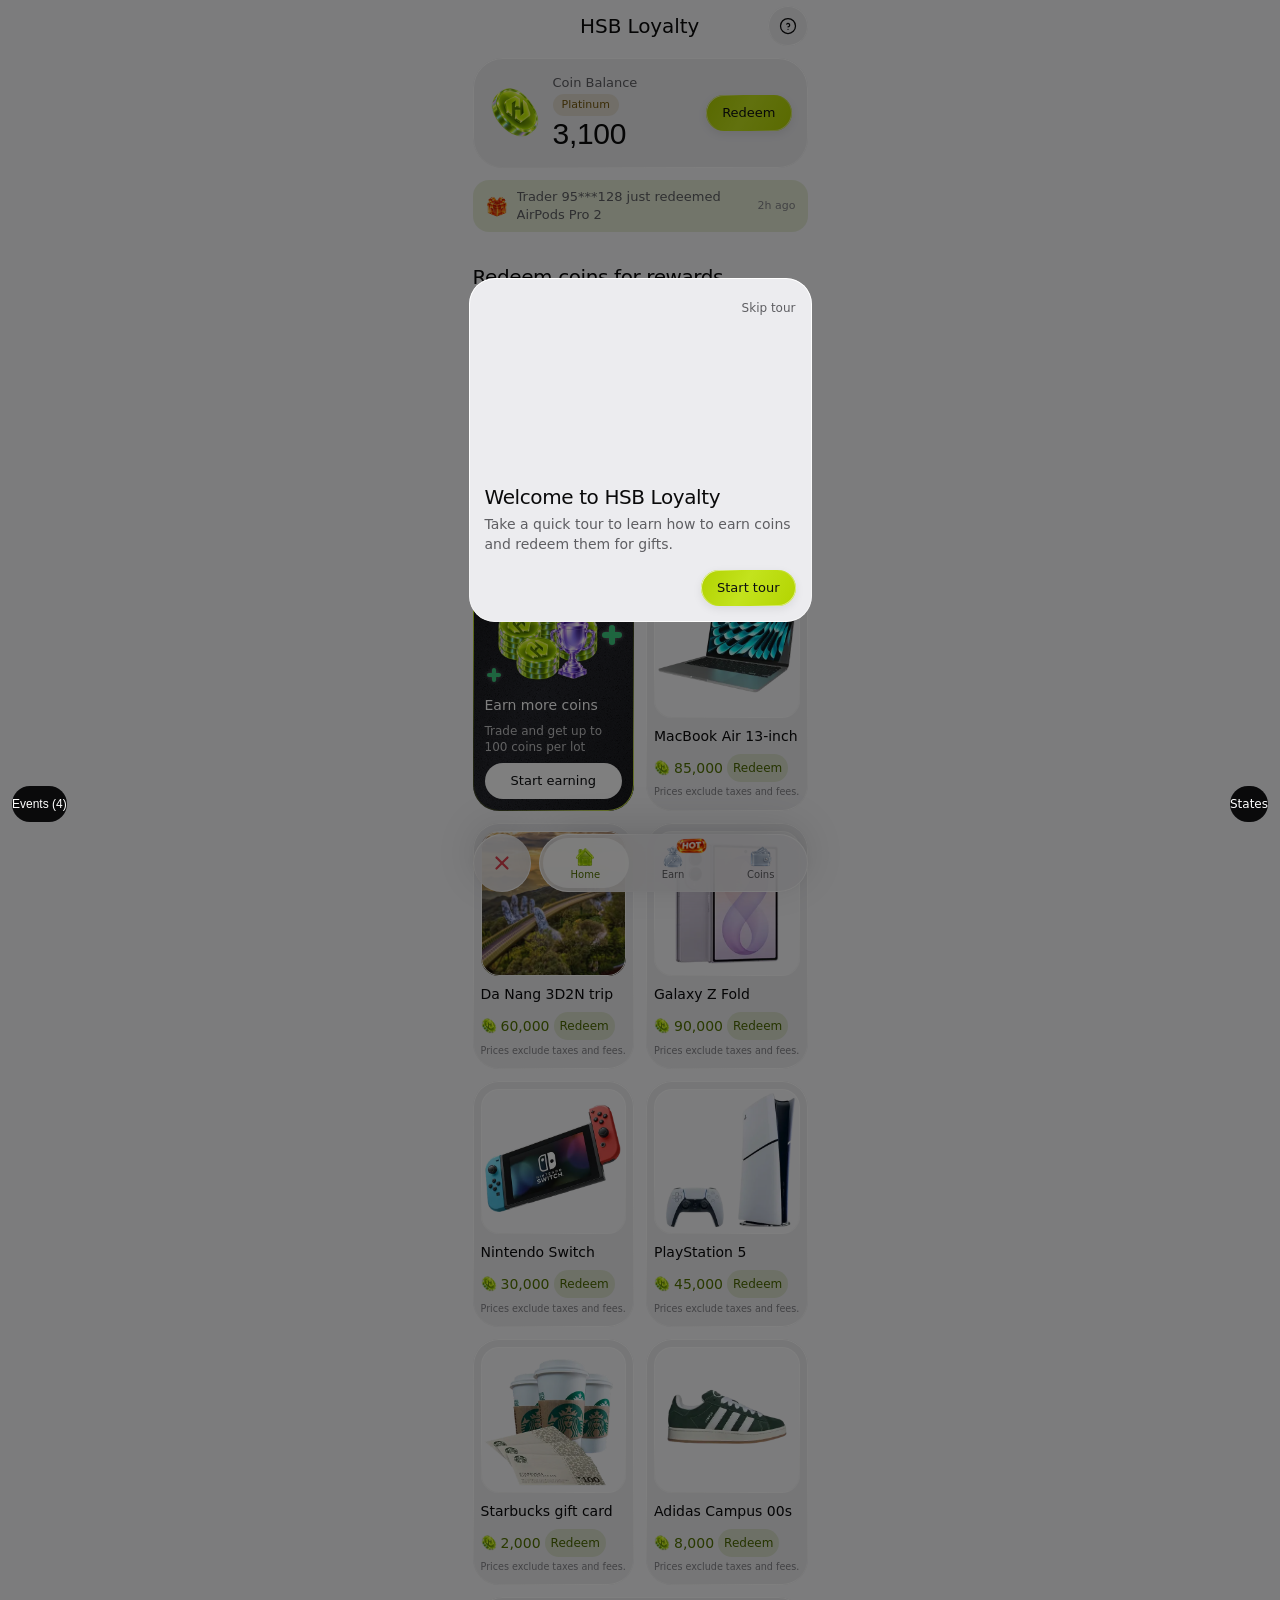
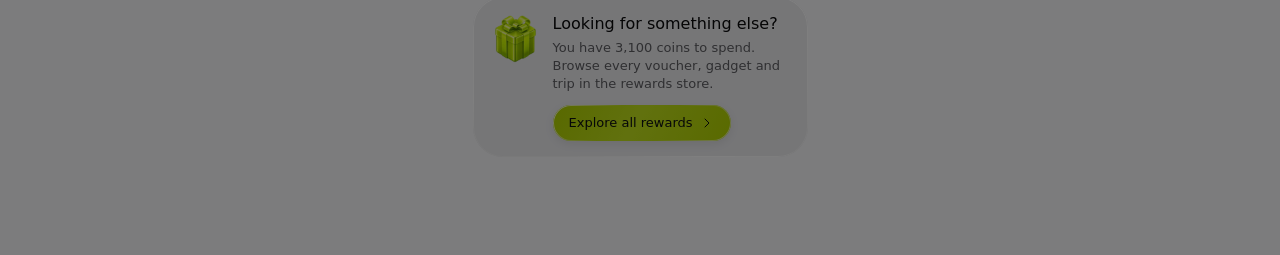
==== commit 5c1dfe58: "No zoom in the webview (viewport meta + touch-action); Home reward cards: temporary "Prices exclude " ====
--- a/pages/dashboard.html
+++ b/pages/dashboard.html
@@ -16,7 +16,7 @@
 <html lang="en">
 <head>
   <meta charset="utf-8">
-  <meta name="viewport" content="width=device-width, initial-scale=1, viewport-fit=cover">
+  <meta name="viewport" content="width=device-width, initial-scale=1, maximum-scale=1, user-scalable=no, viewport-fit=cover">
   <title>Loyalty · Dashboard</title>
   <script src="../shared/theme.js"></script>
   <link rel="stylesheet" href="../tokens/hsb-tokens.css">
--- a/tokens/hsb-tokens.css
+++ b/tokens/hsb-tokens.css
@@ -280,6 +280,8 @@
   --hsb-motion-auth-keyboard-return-ease: cubic-bezier(0.2,0.8,0.3,1);
   --hsb-motion-sheet-page-slide-dur: 360ms;
   --hsb-motion-sheet-page-slide-ease: cubic-bezier(0.2,0.8,0.3,1);
+  --hsb-motion-header-pill-hold-dur: 200ms;
+  --hsb-motion-header-pill-hold-ease: cubic-bezier(0.25,0.1,0.25,1);
   --hsb-motion-option-pick-close-dur: 180ms;
   --hsb-motion-option-pick-close-ease: ease;
   --hsb-motion-radio-tick-dur: 300ms;
@@ -513,6 +515,12 @@
   --hsb-motion-chart-island-jiggle-dur: 260ms;
   --hsb-motion-chart-island-jiggle-ease: ease-in-out;
   --hsb-motion-chart-island-jiggle-play: running;
+  --hsb-motion-customize-glide-dur: 460ms;
+  --hsb-motion-customize-glide-ease: cubic-bezier(0.32,0.72,0,1);
+  --hsb-motion-customize-check-pop-dur: 280ms;
+  --hsb-motion-customize-check-pop-ease: cubic-bezier(0.3,1.3,0.5,1);
+  --hsb-motion-switch-track-fade-dur: 240ms;
+  --hsb-motion-switch-track-fade-ease: cubic-bezier(0.25,0.1,0.25,1);
   --hsb-spring-bubble-press-omega: 26;
   --hsb-spring-bubble-press-zeta: 0.62;
   --hsb-spring-bubble-release-omega: 15.6;
@@ -533,10 +541,16 @@
   --hsb-spring-lens-sink-zeta: 0.9;
   --hsb-spring-lens-squash-omega: 23;
   --hsb-spring-lens-squash-zeta: 0.42;
-  --hsb-spring-keypad-press-omega: 30;
-  --hsb-spring-keypad-press-zeta: 0.5;
-  --hsb-spring-keypad-release-omega: 15.6;
-  --hsb-spring-keypad-release-zeta: 0.28;
+  --hsb-spring-lens-tap-travel-omega: 17;
+  --hsb-spring-lens-tap-travel-zeta: 0.86;
+  --hsb-spring-lens-tap-lift-omega: 22;
+  --hsb-spring-lens-tap-lift-zeta: 0.8;
+  --hsb-spring-lens-tap-squash-omega: 18;
+  --hsb-spring-lens-tap-squash-zeta: 0.7;
+  --hsb-spring-keypad-press-omega: 62.8;
+  --hsb-spring-keypad-press-zeta: 1;
+  --hsb-spring-keypad-release-omega: 31.4;
+  --hsb-spring-keypad-release-zeta: 0.9;
   --hsb-spring-auth-zone-bounce-omega: 12;
   --hsb-spring-auth-zone-bounce-zeta: 0.4;
   --hsb-spring-auth-zone-glide-omega: 9;
@@ -566,6 +580,8 @@
   --hsb-bubble-drag-cap: 1.04px;
   --hsb-bubble-drag-cap-small: 0.52px;
   --hsb-rate-marquee-px-per-s: 22; /* px per second */
+  --hsb-fit-floor-ratio: 0.8; /* §3.4: a text shrinks to this share of its size */
+  --hsb-fit-chrome-cap: 1.3; /* §12: buttons, tags, tab labels, pills */
   --hsb-pressed-neutral-filter: brightness(1.04);
   --hsb-pressed-brand-filter: brightness(1.04) saturate(1.06);
   --hsb-pressed-image-filter: brightness(1.06);
@@ -630,7 +646,7 @@
   --hsb-color-tier-plat-soft: rgba(168,129,30,0.14);
   --hsb-color-tier-plat-text: #75590F;
   --hsb-color-tab-inactive: #5E5E62;
-  --hsb-color-box-bg: #E8E8EB;
+  --hsb-color-box-bg: #ECECEF;
   --hsb-color-hot-badge: #D83B48;
   --hsb-color-flow-progress: #709D00;
   --hsb-color-glass-edge: #FFFFFF;
@@ -647,7 +663,7 @@
   --hsb-color-toast-fill: rgba(255,255,255,0.97);
   --hsb-color-scrim: rgba(0,0,0,0.55);
   --hsb-color-pressed-on-box: #F3F3F5;
-  --hsb-color-pressed-on-page: #E4E4E7;
+  --hsb-color-pressed-on-page: #E7E7EA;
   --hsb-color-focus-ring: #527200;
   --hsb-color-flow-dim: rgba(10,11,12,0.12);
   --hsb-color-switch-thumb: #FFFFFF;
@@ -672,8 +688,9 @@
   --hsb-shadow-white-glow: 0 2px 10px rgba(255,255,255,.95);
   --hsb-shadow-campaign-field: 0 2px 8px rgba(207,47,10,.1);
   --hsb-shadow-dialog: 0 20px 50px rgba(10,11,12,.18);
-  --hsb-rim-shared-width: 1.5px;
+  --hsb-rim-shared-width: 1px;
   --hsb-rim-account-card-width: 1.75px;
+  --hsb-rim-switch-bar-width: 1px;
   --hsb-gradient-brand-rim-width: 1px;
   --hsb-separator-width: 2px;
   --hsb-separator-line: linear-gradient(90deg, rgba(10,11,12,0) 0%, rgba(10,11,12,0.09) 18%, rgba(10,11,12,0.05) 55%, rgba(10,11,12,0.08) 82%, rgba(10,11,12,0) 100%);
@@ -719,7 +736,7 @@
   --hsb-trust-card-logo-tint: rgba(0,0,0,0.5);
   --hsb-market-row-spark-glow-opacity: 0.36;
   --hsb-go-real-steps-current-fill: var(--hsb-gradient-brand);
-  --hsb-market-quote-row-glow-opacity: 0.14;
+  --hsb-market-quote-row-glow-opacity: 0.112;
   --hsb-trust-card-web-logo-filter: brightness(0) opacity(.5);
   --hsb-step-field-keypad-flash-shadow: 0 6px 16px rgba(10,11,12,.16);
   --hsb-date-sheet-end-fill: var(--hsb-gradient-brand);
@@ -730,6 +747,17 @@
   --hsb-chart-island-handle-color: color-mix(in srgb, var(--hsb-color-t3) 70%, transparent);
   --hsb-indicator-badge-fill: var(--hsb-gradient-brand);
   --hsb-flow-progress-fill: var(--hsb-color-flow-progress);
+  --hsb-customize-screen-shadow: 0 4px 16px rgba(10,11,12,.1);
+  --hsb-customize-screen-hairline: rgba(255,255,255,0.72);
+  --hsb-loyalty-kit-tier-micro-surface: rgba(146,146,150,0.14);
+  --hsb-loyalty-kit-tier-standard-surface: rgba(37,99,235,0.1);
+  --hsb-loyalty-kit-tier-standard-text: #1F55D6;
+  --hsb-loyalty-kit-upgrade-row: var(--hsb-color-accent-soft);
+  --hsb-loyalty-kit-upgrade-row-premium: var(--hsb-color-accent-soft);
+  --hsb-keypad-panel: #DDDDE1;
+  --hsb-keypad-key: #F8F8FA;
+  --hsb-keypad-key-pressed: #FFFFFF;
+  --hsb-keypad-key-pressed-shadow: 0 1px 3px rgba(10,11,12,.10);
 }
 
 :is([data-mode="dark"], .dark) {
@@ -806,6 +834,7 @@
   --hsb-shadow-dialog: 0 24px 60px rgba(0,0,0,.55);
   --hsb-rim-shared-width: 1px;
   --hsb-rim-account-card-width: 1.5px;
+  --hsb-rim-switch-bar-width: 1px;
   --hsb-gradient-brand-rim-width: 1.5px;
   --hsb-separator-width: 1px;
   --hsb-separator-line: linear-gradient(90deg, rgba(255,255,255,0) 0%, rgba(255,255,255,0.08) 18%, rgba(255,255,255,0.062) 55%, rgba(255,255,255,0.074) 82%, rgba(255,255,255,0) 100%);
@@ -861,7 +890,18 @@
   --hsb-symbol-page-sell-buy-shadow: none;
   --hsb-chart-island-handle-color: var(--hsb-color-t2);
   --hsb-indicator-badge-fill: var(--hsb-color-accent);
-  --hsb-flow-progress-fill: var(--hsb-color-accent);
+  --hsb-flow-progress-fill: var(--hsb-color-flow-progress);
+  --hsb-customize-screen-shadow: 0 4px 16px rgba(0,0,0,.5);
+  --hsb-customize-screen-hairline: rgba(255,255,255,0.05);
+  --hsb-loyalty-kit-tier-micro-surface: rgba(142,142,147,0.14);
+  --hsb-loyalty-kit-tier-standard-surface: rgba(110,168,254,0.14);
+  --hsb-loyalty-kit-tier-standard-text: #6EA8FE;
+  --hsb-loyalty-kit-upgrade-row: rgba(209,248,1,0.12);
+  --hsb-loyalty-kit-upgrade-row-premium: rgba(217,180,81,0.14);
+  --hsb-keypad-panel: #222225;
+  --hsb-keypad-key: #0E0E10;
+  --hsb-keypad-key-pressed: #3A3A3F;
+  --hsb-keypad-key-pressed-shadow: none;
 }
 
 :is([data-prem], [data-premium], .premium) {
@@ -914,7 +954,7 @@
   --hsb-trust-card-logo-tint: rgba(0,0,0,0.5);
   --hsb-market-row-spark-glow-opacity: 0.36;
   --hsb-go-real-steps-current-fill: var(--hsb-gradient-brand);
-  --hsb-market-quote-row-glow-opacity: 0.14;
+  --hsb-market-quote-row-glow-opacity: 0.112;
   --hsb-trust-card-web-logo-filter: brightness(0) opacity(.5);
   --hsb-step-field-keypad-flash-shadow: 0 6px 16px rgba(10,11,12,.16);
   --hsb-date-sheet-end-fill: var(--hsb-gradient-brand);
@@ -925,6 +965,18 @@
   --hsb-chart-island-handle-color: color-mix(in srgb, var(--hsb-color-t3) 70%, transparent);
   --hsb-indicator-badge-fill: var(--hsb-gradient-brand);
   --hsb-flow-progress-fill: var(--hsb-color-flow-progress);
+  --hsb-customize-screen-shadow: 0 4px 16px rgba(10,11,12,.1);
+  --hsb-customize-screen-hairline: rgba(255,255,255,0.72);
+  --hsb-loyalty-kit-tier-micro-surface: rgba(146,146,150,0.14);
+  --hsb-loyalty-kit-tier-standard-surface: rgba(37,99,235,0.1);
+  --hsb-loyalty-kit-tier-standard-text: #1F55D6;
+  --hsb-loyalty-kit-upgrade-row: var(--hsb-color-accent-soft);
+  --hsb-loyalty-kit-upgrade-row-premium: var(--hsb-color-accent-soft);
+  --hsb-loyalty-kit-upgrade-row: var(--hsb-color-accent-soft);
+  --hsb-keypad-panel: #DDDDE1;
+  --hsb-keypad-key: #F8F8FA;
+  --hsb-keypad-key-pressed: #FFFFFF;
+  --hsb-keypad-key-pressed-shadow: 0 1px 3px rgba(10,11,12,.10);
 }
 
 :is([data-mode="dark"], .dark):is([data-prem], [data-premium], .premium), :is([data-mode="dark"], .dark) :is([data-prem], [data-premium], .premium), :is([data-prem], [data-premium], .premium) :is([data-mode="dark"], .dark) {
@@ -988,7 +1040,19 @@
   --hsb-symbol-page-sell-buy-shadow: none;
   --hsb-chart-island-handle-color: var(--hsb-color-t2);
   --hsb-indicator-badge-fill: var(--hsb-color-accent);
-  --hsb-flow-progress-fill: var(--hsb-color-accent);
+  --hsb-flow-progress-fill: var(--hsb-color-flow-progress);
+  --hsb-customize-screen-shadow: 0 4px 16px rgba(0,0,0,.5);
+  --hsb-customize-screen-hairline: rgba(255,255,255,0.05);
+  --hsb-loyalty-kit-tier-micro-surface: rgba(142,142,147,0.14);
+  --hsb-loyalty-kit-tier-standard-surface: rgba(110,168,254,0.14);
+  --hsb-loyalty-kit-tier-standard-text: #6EA8FE;
+  --hsb-loyalty-kit-upgrade-row: rgba(209,248,1,0.12);
+  --hsb-loyalty-kit-upgrade-row-premium: rgba(217,180,81,0.14);
+  --hsb-loyalty-kit-upgrade-row: rgba(217,180,81,0.14);
+  --hsb-keypad-panel: #222225;
+  --hsb-keypad-key: #0E0E10;
+  --hsb-keypad-key-pressed: #3A3A3F;
+  --hsb-keypad-key-pressed-shadow: none;
 }
 
 /* Unsplit references re-declared on every scope so their var() picks up that scope's colours. */
@@ -1135,6 +1199,10 @@
   --hsb-button-primary-rim-drift-ease: var(--hsb-motion-primary-rim-drift-ease);
   --hsb-button-primary-rim-drift-from-deg: 116deg;
   --hsb-button-primary-rim-drift-to-deg: 162deg;
+  --hsb-button-secondary-height: 46px;
+  --hsb-button-secondary-label-lg: var(--hsb-type-button);
+  --hsb-button-secondary-label-lg-ls: var(--hsb-type-button-ls);
+  --hsb-button-secondary-icon-lg: 20px;
   --hsb-button-secondary-height-sm: 36px;
   --hsb-button-secondary-pad-x: 16px;
   --hsb-button-secondary-radius: var(--hsb-radius-pill);
@@ -1183,6 +1251,7 @@
   --hsb-pl-button-pressed-filter: var(--hsb-pressed-brand-filter);
   --hsb-pl-button-pressed-overlay: var(--hsb-pressed-brand-overlay);
   --hsb-pl-button-swell: var(--hsb-swell-pl-button);
+  --hsb-pl-button-press-rim-width: 1.5px;
   --hsb-choice-pill-height: 36px;
   --hsb-choice-pill-pad-x: 14px;
   --hsb-choice-pill-radius: var(--hsb-radius-pill);
@@ -1215,7 +1284,7 @@
   --hsb-popup-control-shadow-over-scrim: var(--hsb-shadow-dialog);
   --hsb-quick-action-tile-size: 48px;
   --hsb-quick-action-tile-radius: var(--hsb-radius-qa-tile);
-  --hsb-quick-action-tile-art: 32px;
+  --hsb-quick-action-tile-art: 42px;
   --hsb-quick-action-tile-art-padding: 0px;
   --hsb-quick-action-tile-fill-on-page: var(--hsb-color-box-bg);
   --hsb-quick-action-tile-fill-on-box: var(--hsb-color-bg);
@@ -1284,12 +1353,12 @@
   --hsb-category-bar-type-on-ls: var(--hsb-type-category-item-on-ls);
   --hsb-category-bar-text-off: var(--hsb-color-tab-inactive);
   --hsb-category-bar-text-on: var(--hsb-color-accent-text);
-  --hsb-category-bar-end-fade: 18px;
+  --hsb-category-bar-end-fade: 54px;
   --hsb-category-bar-radius: var(--hsb-radius-pill);
   --hsb-category-bar-capsule-on-page-track: var(--hsb-color-box-bg);
   --hsb-category-bar-capsule-in-sheet-track: var(--hsb-color-bg);
   --hsb-category-bar-bare-on-page-pill-shadow: none;
-  --hsb-category-bar-track-rim: var(--hsb-rim-shared-width);
+  --hsb-category-bar-track-rim: var(--hsb-rim-switch-bar-width);
   --hsb-tab-bar-bottom-pad: var(--hsb-space-tab-bar-bottom-pad);
   --hsb-tab-bar-bottom-pad-device: var(--hsb-space-tab-bar-bottom-pad-device);
   --hsb-tab-bar-shadow: var(--hsb-shadow-tab-bar);
@@ -1415,7 +1484,7 @@
   --hsb-account-card-shortcuts-column-gap: 12px;
   --hsb-account-card-shortcuts-tile: 48px;
   --hsb-account-card-shortcuts-tile-radius: var(--hsb-radius-qa-tile);
-  --hsb-account-card-shortcuts-art: 32px;
+  --hsb-account-card-shortcuts-art: 42px;
   --hsb-account-card-shortcuts-tile-fill-on-page: var(--hsb-color-box-bg);
   --hsb-account-card-shortcuts-tile-fill-on-box: var(--hsb-color-bg);
   --hsb-account-card-shortcuts-tile-rim: var(--hsb-rim-shared-width);
@@ -1455,7 +1524,7 @@
   --hsb-account-card-minimal-title-line: 11px;
   --hsb-account-card-minimal-one-tile: 36px;
   --hsb-account-card-minimal-one-radius: 12px;
-  --hsb-account-card-minimal-one-art: 24px;
+  --hsb-account-card-minimal-one-art: 31.5px;
   --hsb-account-card-minimal-one-gap: 4px;
   --hsb-account-card-minimal-one-title-gap: 4px;
   --hsb-account-card-minimal-two-plate-radius: 18px;
@@ -1557,8 +1626,8 @@
   --hsb-portal-app-banner-radius: var(--hsb-radius-strip);
   --hsb-portal-app-banner-min-height: 56px;
   --hsb-portal-app-banner-grid: 32px 1fr auto;
-  --hsb-portal-app-banner-gap: 12px;
-  --hsb-portal-app-banner-padding: 8px 36px 8px 12px;
+  --hsb-portal-app-banner-gap: 8px;
+  --hsb-portal-app-banner-padding: 8px 32px 8px 12px;
   --hsb-portal-app-banner-mark: 32px;
   --hsb-portal-app-banner-mark-radius: var(--hsb-radius-small);
   --hsb-portal-app-banner-text: var(--hsb-type-small);
@@ -1566,6 +1635,8 @@
   --hsb-portal-app-banner-text-color: var(--hsb-color-t2);
   --hsb-portal-app-banner-close: 16px;
   --hsb-portal-app-banner-close-color: var(--hsb-color-t3);
+  --hsb-portal-app-banner-close-slot: 32px;
+  --hsb-portal-app-banner-close-top: 2px;
   --hsb-portal-qr-popover-width: 280px;
   --hsb-portal-qr-popover-padding: 16px;
   --hsb-portal-qr-popover-radius: var(--hsb-radius-row-card);
@@ -2130,7 +2201,7 @@
   --hsb-market-row-spark-glow-width: 4px;
   --hsb-market-row-spark-dot: 1.1px;
   --hsb-market-row-spark-dot-step: 3.5px;
-  --hsb-market-row-heading-height: 44px;
+  --hsb-market-row-heading-height: 42px;
   --hsb-market-row-reveal-shift: -6px;
   --hsb-market-row-reveal-text-opacity: 0.4;
   --hsb-market-row-speed-px-per-s: 22;
@@ -2687,15 +2758,15 @@
   --hsb-step-field-keypad-press-spring-zeta: var(--hsb-spring-keypad-press-zeta);
   --hsb-step-field-keypad-release-spring-omega: var(--hsb-spring-keypad-release-omega);
   --hsb-step-field-keypad-release-spring-zeta: var(--hsb-spring-keypad-release-zeta);
-  --hsb-step-field-keypad-press-scale: 1.18;
-  --hsb-step-field-keypad-kick-scale: 4;
+  --hsb-step-field-keypad-press-scale: 0.96;
+  --hsb-step-field-keypad-kick-scale: 0;
   --hsb-step-field-keypad-flash: var(--hsb-gradient-brand);
   --hsb-step-field-keypad-flash-text: var(--hsb-color-on-brand-card);
   --hsb-step-field-keypad-flash-off-dur: var(--hsb-motion-keypad-flash-off-dur);
   --hsb-step-field-keypad-flash-off-ease: var(--hsb-motion-keypad-flash-off-ease);
   --hsb-step-field-keypad-value-pop-dur: var(--hsb-motion-keypad-value-pop-dur);
   --hsb-step-field-keypad-value-pop-ease: var(--hsb-motion-keypad-value-pop-ease);
-  --hsb-step-field-keypad-pop-scale-from: 1.14;
+  --hsb-step-field-keypad-pop-scale-from: 1;
   --hsb-step-field-keypad-key-text-size: 18px;
   --hsb-step-field-keypad-key-text-line: 24px;
   --hsb-step-field-keypad-key-text-weight: 400;
@@ -2948,7 +3019,6 @@
   --hsb-status-row-verified-text: var(--hsb-color-up-text);
   --hsb-status-row-unverified-fill: var(--hsb-color-down-soft);
   --hsb-status-row-unverified-text: var(--hsb-color-down-text);
-  --hsb-status-row-premium-logo: 16px;
   --hsb-status-row-uid: var(--hsb-type-small);
   --hsb-status-row-uid-ls: var(--hsb-type-small-ls);
   --hsb-status-row-uid-color: var(--hsb-color-t2);
@@ -3279,7 +3349,7 @@
   --hsb-long-press-card-time: var(--hsb-color-t3);
   --hsb-long-press-card-time-gap: 2px;
   --hsb-long-press-card-label: var(--hsb-color-t2);
-  --hsb-long-press-card-value-weight: 400px;
+  --hsb-long-press-card-value-weight: 400;
   --hsb-long-press-card-up: var(--hsb-color-up-text);
   --hsb-long-press-card-down: var(--hsb-color-down-text);
   --hsb-long-press-card-top: 8px;
@@ -3426,6 +3496,313 @@
   --hsb-auth-form-rule-met-tick-stroke: 2.6px;
   --hsb-auth-form-invite-chevron-turn-dur: var(--hsb-motion-group-row-expand-dur);
   --hsb-auth-form-invite-chevron-turn-ease: var(--hsb-motion-group-row-expand-ease);
+  --hsb-named-auth-brand-height: 28px;
+  --hsb-named-auth-card-carry: 160px;
+  --hsb-named-auth-consent-line: 20px;
+  --hsb-named-auth-invite-open-ms: 200ms;
+  --hsb-named-auth-regulated-caption: 18px;
+  --hsb-named-auth-regulated-foot: 42px;
+  --hsb-named-auth-regulated-gap: 8px;
+  --hsb-named-auth-regulated-shield: 15px;
+  --hsb-named-auth-regulated-strip: 28px;
+  --hsb-named-auth-regulated-top: 32px;
+  --hsb-named-auth-reset-digit-box: 34px;
+  --hsb-named-bank-example-width: 240px;
+  --hsb-named-bank-picker-loading: 120px;
+  --hsb-named-bank-picker-row: 56px;
+  --hsb-named-bank-plate-no-logo-icon: #6B6F76;
+  --hsb-named-bank-plate-no-logo-icon-size: 18px;
+  --hsb-named-bank-row-height: 64px;
+  --hsb-named-bank-row-shimmer-line: 150px;
+  --hsb-named-bank-row-shimmer-name: 96px;
+  --hsb-named-bank-row-shimmer-tag: 72px;
+  --hsb-named-bank-upload-card-radius: 18px;
+  --hsb-named-bank-upload-tile: 84px;
+  --hsb-named-date-range-cell: 40px;
+  --hsb-named-history-filter-gap: 6px;
+  --hsb-named-history-filter-pad-x: 12px;
+  --hsb-named-history-filter-pill: 36px;
+  --hsb-named-history-filter-status-min: 96px;
+  --hsb-named-history-row-height: 64px;
+  --hsb-named-history-row-orb: 36px;
+  --hsb-named-history-row-orb-icon: 18px;
+  --hsb-named-kyc-camera-off-orb-top: 106px;
+  --hsb-named-kyc-frame-aspect: 1.4px;
+  --hsb-named-kyc-frame-aspect-min: 1.1px;
+  --hsb-named-kyc-frame-aspect-min-short: 1px;
+  --hsb-named-kyc-frame-centre: 300px;
+  --hsb-named-kyc-frame-outside-blur: 12px;
+  --hsb-named-kyc-frame-radius: 134px;
+  --hsb-named-kyc-frame-screen: 844px;
+  --hsb-named-kyc-frame-side-pad: 20px;
+  --hsb-named-kyc-frame-side-pad-short: 12px;
+  --hsb-named-kyc-frame-top-gap: 16px;
+  --hsb-named-kyc-frame-top-gap-short: 8px;
+  --hsb-named-kyc-header-logo: 22px;
+  --hsb-named-kyc-header-top: 6px;
+  --hsb-named-kyc-prompt-avatar-height: 88px;
+  --hsb-named-kyc-prompt-avatar-rim: 3px;
+  --hsb-named-kyc-prompt-avatar-short-height: 68px;
+  --hsb-named-kyc-prompt-avatar-short-width: 56px;
+  --hsb-named-kyc-prompt-avatar-width: 72px;
+  --hsb-named-kyc-prompt-bottom-pad: 24px;
+  --hsb-named-kyc-prompt-bottom-pad-short: 16px;
+  --hsb-named-kyc-prompt-below-ring: 32px;
+  --hsb-named-kyc-prompt-below-ring-short: 16px;
+  --hsb-named-kyc-prompt-gap: 10px;
+  --hsb-named-kyc-prompt-top: 206px;
+  --hsb-named-kyc-ring-inner: 138px;
+  --hsb-named-kyc-ring-inset: 3px;
+  --hsb-named-kyc-ring-outer: 154px;
+  --hsb-named-kyc-ring-tick-width: 3px;
+  --hsb-named-kyc-ring-ticks: 72px;
+  --hsb-named-kyc-short-screen: 700px;
+  --hsb-named-news-list-card-swell: 0.015;
+  --hsb-named-news-source-plate-pad-x: 10px;
+  --hsb-named-notice-disc: 28px;
+  --hsb-named-notice-row-pad-y: 14px;
+  --hsb-named-notice-time-top: 3px;
+  --hsb-named-notice-unread-dot: 8px;
+  --hsb-named-onboarding-art-fade-from: 0.82;
+  --hsb-named-onboarding-autoplay-ms: 3000ms;
+  --hsb-named-onboarding-dot-width-ms: 300ms;
+  --hsb-named-onboarding-slide-ms: 300ms;
+  --hsb-named-option-row-height: 52px;
+  --hsb-named-premium-avatar-ring: #D6B04A;
+  --hsb-named-premium-lockup-line: 16px;
+  --hsb-named-premium-lockup-size: 14px;
+  --hsb-named-premium-requirement-pad-y: 14px;
+  --hsb-named-share-copy-row-height: 48px;
+  --hsb-named-share-poster-art-height: 266px;
+  --hsb-named-share-poster-brand-plate: 48px;
+  --hsb-named-share-poster-brand-plate-radius: 14px;
+  --hsb-named-share-poster-height: 540px;
+  --hsb-named-share-poster-mark: 30px;
+  --hsb-named-share-poster-pad: 20px;
+  --hsb-named-share-poster-pad-bottom: 16px;
+  --hsb-named-share-poster-qr: 72px;
+  --hsb-named-share-poster-qr-pad: 5px;
+  --hsb-named-share-poster-qr-radius: 12px;
+  --hsb-named-share-poster-radius: 26px;
+  --hsb-named-share-poster-star: 12px;
+  --hsb-named-share-poster-star-color: #D6B04A;
+  --hsb-named-share-poster-width: 366px;
+  --hsb-named-share-sheet-close: 32px;
+  --hsb-named-share-sheet-close-icon: 16px;
+  --hsb-named-share-short-phone: 720px;
+  --hsb-named-share-short-tile-width: 66px;
+  --hsb-named-signal-chart-ground: #FFFFFF;
+  --hsb-named-signal-chart-radius: 18px;
+  --hsb-named-signal-feed-dot: 6px;
+  --hsb-named-tag-dot: 6px;
+  --hsb-named-coach-card-below: 40px;
+  --hsb-named-coach-card-radius: 26px;
+  --hsb-named-coach-card-scale-from: 0.96;
+  --hsb-named-coach-hole-radius: 26px;
+  --hsb-named-coach-ring-pulse-alpha: 0.45;
+  --hsb-named-coach-ring-pulse-ms: 1600ms;
+  --hsb-named-coach-ring-pulse-spread: 5px;
+  --hsb-named-coach-ring-width: 2px;
+  --hsb-named-coach-scrim-blur: 8px;
+  --hsb-named-customize-band-lift: 10px;
+  --hsb-named-customize-close-ms: 560ms;
+  --hsb-named-customize-frame-radius: 24px;
+  --hsb-named-customize-head-icon-ms: 180ms;
+  --hsb-named-customize-head-pop-from: 0.6;
+  --hsb-named-customize-head-shift-ms: 280ms;
+  --hsb-named-customize-menu-height: 36px;
+  --hsb-named-customize-menu-item-pad-x: 4px;
+  --hsb-named-customize-mock-top: 12px;
+  --hsb-named-customize-open-ms: 320ms;
+  --hsb-named-customize-opts-fade-ms: 260ms;
+  --hsb-named-customize-row-control: 30px;
+  --hsb-named-customize-row-label: 84px;
+  --hsb-named-customize-screen-inset: 18px;
+  --hsb-named-customize-screen-radius: 20px;
+  --hsb-named-customize-seg-item-radius: 12px;
+  --hsb-named-customize-seg-radius: 14px;
+  --hsb-named-customize-sink-fade-ms: 600ms;
+  --hsb-named-customize-sink-frame-share: 0.84;
+  --hsb-named-customize-sink-opacity: 0.12;
+  --hsb-named-customize-zoom-section-foot: 12px;
+  --hsb-named-customize-zoom-section-top: 44px;
+  --hsb-named-history-copy-row-radius: 18px;
+  --hsb-named-order-button-tag-alpha: 0.14;
+  --hsb-named-order-button-tag-inset: 12px;
+  --hsb-named-order-card-gap: 8px;
+  --hsb-named-order-card-padding: 12px;
+  --hsb-named-order-card-radius: 26px;
+  --hsb-named-order-chip-focus-radius: 8px;
+  --hsb-named-order-chip-height: 28px;
+  --hsb-named-order-entry-height: 16px;
+  --hsb-named-order-entry-line: 15px;
+  --hsb-named-order-entry-on-fill: rgba(13,15,17,0.16);
+  --hsb-named-order-entry-pad-x: 6px;
+  --hsb-named-order-entry-size: 9px;
+  --hsb-named-order-entry-tracking-em: 0.06;
+  --hsb-named-order-estimation-small-size: 10px;
+  --hsb-named-order-estimation-small-line: 12px;
+  --hsb-named-order-field-pad-end: 6px;
+  --hsb-named-order-field-step: 36px;
+  --hsb-named-order-field-value-weight: 500;
+  --hsb-named-order-header-fold-fade-at: 0.62;
+  --hsb-named-order-header-fold-travel: 40px;
+  --hsb-named-order-help-band-dot: 8px;
+  --hsb-named-order-help-band-dot-top: 5px;
+  --hsb-named-order-help-band-label: 84px;
+  --hsb-named-order-quick-field-one-line: 48px;
+  --hsb-named-order-quick-field-two-lines: 56px;
+  --hsb-named-order-quick-steps: 30px;
+  --hsb-named-order-quick-tick: 22px;
+  --hsb-named-order-quick-tick-focus-radius: 6px;
+  --hsb-named-order-quick-tick-ring: 1.5px;
+  --hsb-named-order-risk-head-height-focus: 34px;
+  --hsb-named-order-risk-unit-width: 128px;
+  --hsb-named-order-risk-unit-width-focus: 112px;
+  --hsb-named-order-sides-compact-height: 44px;
+  --hsb-named-order-sides-compact-pad-x: 16px;
+  --hsb-named-order-sides-compact-price-line: 22px;
+  --hsb-named-order-sides-compact-price-size: 16px;
+  --hsb-named-order-sides-compact-radius: 16px;
+  --hsb-named-order-sides-compact-radius-focus: 12px;
+  --hsb-named-order-signal-chip-chevron: 14px;
+  --hsb-named-order-signal-chip-height: 32px;
+  --hsb-named-order-signal-chip-pad-x: 8px;
+  --hsb-named-order-slider-dot: 8px;
+  --hsb-named-order-slider-dot-alpha: 0.55;
+  --hsb-named-order-slider-height: 28px;
+  --hsb-named-order-slider-inset: 11px;
+  --hsb-named-order-slider-thumb: 22px;
+  --hsb-named-order-slider-track: 2px;
+  --hsb-named-order-slider-track-alpha: 0.28;
+  --hsb-named-order-unit-menu-min-width: 148px;
+  --hsb-named-order-unit-pill-height: 32px;
+  --hsb-named-order-unit-pill-icon: 14px;
+  --hsb-named-order-unit-pill-quick-height: 20px;
+  --hsb-named-order-unit-pill-quick-icon: 12px;
+  --hsb-named-order-unit-pill-quick-radius: 8px;
+  --hsb-named-order-usage-bar-height: 8px;
+  --hsb-named-order-usage-bar-min: 24px;
+  --hsb-named-order-usage-bar-only: 96px;
+  --hsb-named-order-usage-bar-radius: 4px;
+  --hsb-named-order-usage-bar-width: 48px;
+  --hsb-named-order-usage-track-alpha: 0.2;
+  --hsb-named-order-usage-track-alpha-focus: 0.28;
+  --hsb-named-order-chart-card-min-height: 200px;
+  --hsb-named-order-chart-card-max-share: 0.6;
+  --hsb-named-order-chart-card-collapsed-height: 40px;
+  --hsb-named-order-chart-card-row-gap: 3px;
+  --hsb-named-order-chart-card-grip-row: 20px;
+  --hsb-named-order-chart-card-bar-pad-end: 3px;
+  --hsb-named-order-chart-card-close: 28px;
+  --hsb-named-order-chart-card-close-hit: 44px;
+  --hsb-named-order-chart-card-stuck-after: 4px;
+  --hsb-named-order-chart-card-band-solid: 8px;
+  --hsb-named-order-chart-card-band-fade: 12px;
+  --hsb-named-order-chart-card-tab-width: 26px;
+  --hsb-named-order-chart-card-tab-height: 16px;
+  --hsb-named-order-chart-card-tab-hit-width: 44px;
+  --hsb-named-order-chart-card-tab-hit-height: 36px;
+  --hsb-named-order-chart-card-tab-left: 6px;
+  --hsb-named-order-chart-card-tab-radius: 6px;
+  --hsb-named-order-chart-card-tab-bar-width: 2px;
+  --hsb-named-order-chart-card-tab-bar-height: 8px;
+  --hsb-named-order-chart-card-tab-held-scale: 1.18;
+  --hsb-named-kyc-ring-tick-glow: 3px;
+  --hsb-named-kyc-ring-tick-length: 8px;
+  --hsb-named-kyc-ring-tick-pitch: 12px;
+  --hsb-named-kyc-ring-dir-stagger-ms: 12ms;
+  --hsb-named-kyc-help-after-ms: 30000ms;
+  --hsb-named-kyc-camera-off-orb-top-portal: 102px;
+  --hsb-named-position-edit-cancel-width: 118px;
+  --hsb-named-position-customize-top-room: 44px;
+  --hsb-named-position-customize-overview-room: 38px;
+  --hsb-named-position-customize-mock-height: 844px;
+  --hsb-named-customize-label-min-size: 11px;
+  --hsb-named-position-detail-row-height: 52px;
+  --hsb-named-position-detail-row-height-focus: 44px;
+  --hsb-named-position-detail-pl-value-size: 30px;
+  --hsb-named-position-detail-pl-value-line: 36px;
+  --hsb-named-position-detail-pl-value-tracking-em: -0.02;
+  --hsb-named-position-sheet-back-width: 118px;
+  --hsb-named-guide-scrim: rgba(0,0,0,0.5);
+  --hsb-named-guide-hole-pad: 4px;
+  --hsb-named-guide-hole-min-radius: 16px;
+  --hsb-named-guide-coach-gap: 12px;
+  --hsb-named-guide-coach-edge: 8px;
+  --hsb-named-guide-card-scale-from: 0.92;
+  --hsb-named-guide-chip-height: 22px;
+  --hsb-named-guide-chip-pad-x: 8px;
+  --hsb-named-guide-chip-chain-lead: 5px;
+  --hsb-named-guide-score-gap: 6px;
+  --hsb-named-guide-chip-flame: 14px;
+  --hsb-named-guide-chip-bolt: 12px;
+  --hsb-named-guide-flame-loop-ms: 1500ms;
+  --hsb-named-guide-foot-height: 36px;
+  --hsb-named-guide-skip-hit: 44px;
+  --hsb-named-guide-hint-dot: 6px;
+  --hsb-named-guide-hint-blink-ms: 1100ms;
+  --hsb-named-guide-progress-ms: 350ms;
+  --hsb-named-guide-shake-ms: 340ms;
+  --hsb-named-guide-shake-x: 6px;
+  --hsb-named-guide-xp-fly-ms: 1000ms;
+  --hsb-named-guide-xp-rise: 52px;
+  --hsb-named-guide-xp-width: 60px;
+  --hsb-named-guide-toast-from: 16px;
+  --hsb-named-guide-badge-toast: 32px;
+  --hsb-named-guide-badge-toast-gap: 10px;
+  --hsb-named-guide-badge-wall: 40px;
+  --hsb-named-guide-disc: 64px;
+  --hsb-named-guide-disc-icon: 32px;
+  --hsb-named-guide-pop-padding: 24px;
+  --hsb-named-guide-confetti-delay-ms: 480ms;
+  --hsb-named-guide-stall-bottom: 114px;
+  --hsb-named-guide-badge-hold-ms: 2400ms;
+  --hsb-named-guide-toast-hold-ms: 1500ms;
+  --hsb-named-guide-flame-top: #E8501A;
+  --hsb-named-guide-flame-mid: #CF2F0A;
+  --hsb-named-guide-flame-foot: #B52507;
+  --hsb-named-guide-flame-core: #FFE08A;
+  --hsb-named-guide-hint-dot-dim-alpha: 0.25;
+  --hsb-named-guide-badge-locked-fill-alpha: 0.18;
+  --hsb-named-home-message-highlight-height: 26px;
+  --hsb-named-home-message-image-height: 96px;
+  --hsb-named-home-message-marquee-gap: 32px;
+  --hsb-named-home-message-title-min-contrast: 3px;
+  --hsb-named-webview-slow-page-ms: 15000ms;
+  --hsb-named-webview-show-first-delay-ms: 300ms;
+  --hsb-named-webview-no-background-fill: #FFFFFF;
+  --hsb-named-market-sparkline-min-width: 32px;
+  --hsb-named-portal-shell-orb-icon: 32px;
+  --hsb-named-portal-empty-compact-padding: 56px 16px 24px;
+  --hsb-named-wp-watch-video-plate: #000000;
+  --hsb-named-signup-success-draw-ms: 620ms;
+  --hsb-customize-screen-hairline-width: 1px;
+  --hsb-loyalty-kit-tier-micro-text: var(--hsb-color-t2);
+  --hsb-loyalty-kit-title-size: 22px;
+  --hsb-loyalty-kit-title-line: 28px;
+  --hsb-loyalty-kit-upgrade-art: 40px;
+  --hsb-loyalty-kit-coin-art: 52px;
+  --hsb-loyalty-kit-hit: 44px;
+  --hsb-loyalty-kit-icon: 24px;
+  --hsb-loyalty-kit-table-hairline: 1px;
+  --hsb-loyalty-kit-tour-scrim: rgba(0,0,0,0.5);
+  --hsb-loyalty-kit-tour-ring-width: 2px;
+  --hsb-loyalty-kit-header-turn-ms: 200ms;
+  --hsb-loyalty-kit-header-flip-at-ms: 100ms;
+  --hsb-loyalty-kit-rays-spread-ease: cubic-bezier(.2,.8,.3,1);
+  --hsb-loyalty-kit-lens-fallback-ms: 700ms;
+  --hsb-loyalty-kit-close-sheen-falloff: 82% 55% 30% 13% 4%;
+  --hsb-loyalty-kit-close-sheen-at: 15% 32% 50% 68% 85%;
+  --hsb-loyalty-kit-close-sheen-shape: ellipse 60% 60% at 50% 50%;
+  --hsb-deposit-example-image-max-height: min(420px, 60vh);
+  --hsb-deposit-example-image-radius: 8px;
+  --hsb-dialog-sides: var(--hsb-space-gutter);
+  --hsb-keypad-press-fade-ms: 150ms;
+  --hsb-keypad-repeat-delay-ms: 400ms;
+  --hsb-keypad-repeat-start-ms: 110ms;
+  --hsb-keypad-repeat-half-life-ms: 700ms;
+  --hsb-keypad-repeat-floor-ms: 35ms;
   --hsb-web-side-w-width: 264px;
   --hsb-web-side-w-inset: 12px;
   --hsb-web-side-w-radius: 30px;
@@ -3582,6 +3959,7 @@
     --hsb-motion-auth-keyboard-keep-dur: 0ms;
     --hsb-motion-auth-keyboard-return-dur: 0ms;
     --hsb-motion-sheet-page-slide-dur: 150ms;
+    --hsb-motion-header-pill-hold-dur: 0ms;
     --hsb-motion-radio-tick-dur: 0ms;
     --hsb-motion-switch-move-dur: 0ms;
     --hsb-motion-press-in-dur: 150ms;
@@ -3606,6 +3984,7 @@
     --hsb-motion-chart-card-dur: 0ms;
     --hsb-motion-chart-card-entry-dur: 150ms;
     --hsb-motion-chart-seam-in-dur: 150ms;
+    --hsb-motion-customize-zoom-dur: 0ms;
     --hsb-motion-menu-select-dur: 0ms;
     --hsb-motion-menu-select-stagger-dur: 0ms;
     --hsb-motion-web-banner-fade-dur: 150ms;
@@ -3681,6 +4060,9 @@
     --hsb-motion-chart-island-lift-dur: 0ms;
     --hsb-motion-chart-island-jiggle-dur: 0ms;
     --hsb-motion-chart-island-jiggle-play: paused;
+    --hsb-motion-customize-glide-dur: 0ms;
+    --hsb-motion-customize-check-pop-dur: 150ms;
+    --hsb-motion-switch-track-fade-dur: 0ms;
     --hsb-swell-round: 0;
     --hsb-swell-hot-pill: 0;
     --hsb-swell-pl-button: 0;
--- a/tokens/tokens.css
+++ b/tokens/tokens.css
@@ -5,11 +5,7 @@
   /* alias */
   --ui-nav-exit-glow: transparent;
   /* tokGap */
-  --ui-tier-micro-surface: rgba(146,146,150,.14); /* TOK-GAP: tier Micro soft rgba(146,146,150,.14) (§51 §55) */
-  --ui-tier-micro-text: #5E5E62; /* TOK-GAP: tier Micro text #5E5E62 (§51 §55) */
-  --ui-tier-standard-surface: rgba(37,99,235,.10); /* TOK-GAP: tier Standard soft rgba(37,99,235,.10) (§51 §55) */
-  --ui-tier-standard-text: #1F55D6; /* TOK-GAP: tier Standard text #1F55D6 (§51 §55) */
-  --upgrade-row: rgba(116,162,0,.15); /* TOK-GAP: upgrade row tint rgba(116,162,0,.15) (specs/loyalty Earn) */
+  /* logicTiming */
   /* exception */
   --lens-backing: #ECEDEF; /* EX-4.0-04 */
   --lens-fill: radial-gradient(120% 70% at 50% 0%, rgba(255,255,255,.35), transparent 60%), rgba(255,255,255,.06); /* EX-4.0-04 */
@@ -52,11 +48,7 @@
   /* alias */
   --ui-nav-exit-glow: var(--hsb-loyalty-close-sheen-dark);
   /* tokGap */
-  --ui-tier-micro-surface: rgba(142,142,147,.14); /* TOK-GAP: tier Micro soft rgba(142,142,147,.14) (§51 §55) */
-  --ui-tier-micro-text: #B3B3B8; /* TOK-GAP: tier Micro text #B3B3B8 (§51 §55) */
-  --ui-tier-standard-surface: rgba(110,168,254,.14); /* TOK-GAP: tier Standard soft rgba(110,168,254,.14) (§51 §55) */
-  --ui-tier-standard-text: #6EA8FE; /* TOK-GAP: tier Standard text #6EA8FE (§51 §55) */
-  --upgrade-row: rgba(209,248,1,.12); /* TOK-GAP: upgrade row tint rgba(209,248,1,.12) (specs/loyalty Earn) */
+  /* logicTiming */
   /* exception */
   --lens-backing: #19191B; /* EX-4.0-04 */
   --lens-fill: radial-gradient(120% 70% at 50% 0%, rgba(255,255,255,.16), transparent 60%), rgba(255,255,255,.05); /* EX-4.0-04 */
@@ -98,7 +90,7 @@
 [data-premium] {
   /* alias */
   /* tokGap */
-  --upgrade-row: rgba(168,129,30,.14); /* TOK-GAP: upgrade row tint rgba(168,129,30,.14) (specs/loyalty Earn) */
+  /* logicTiming */
   /* exception */
   /* layout */
   /* legacy */
@@ -117,7 +109,7 @@
 [data-premium][data-mode="dark"], [data-premium] [data-mode="dark"] {
   /* alias */
   /* tokGap */
-  --upgrade-row: rgba(217,180,81,.14); /* TOK-GAP: upgrade row tint rgba(217,180,81,.14) (specs/loyalty Earn) */
+  /* logicTiming */
   /* exception */
   /* layout */
   /* legacy */
@@ -271,32 +263,38 @@
   --warn-soft: var(--hsb-color-warn-soft);
   --warn-text: var(--hsb-color-warn-text);
   --primary-rim: linear-gradient(var(--ang), var(--hsb-button-primary-rim) 0%, color-mix(in srgb, var(--hsb-button-primary-rim) 55%, transparent) 14%, transparent 34%, transparent 62%, color-mix(in srgb, var(--hsb-button-primary-rim) 70%, transparent) 100%);
-  /* tokGap */
-  --font-title-l: 400 22px/28px var(--hsb-font); /* TOK-GAP: title 22/28 400 22px/28px var(--hsb-font) (specs/loyalty) */
-  --size-avatar: 40px; /* TOK-GAP: upgrade art 40 40px (specs/loyalty Earn) */
-  --size-control-lg: 52px; /* TOK-GAP: coin and gift art 52, option min height 52 52px (specs/loyalty Home) */
-  --size-hit: 44px; /* TOK-GAP: touch target 44 44px (§12) */
-  --size-icon-lg: 24px; /* TOK-GAP: icon 24 (activity, small coin, steps) 24px (specs/loyalty Home) */
-  --size-stroke: 1px; /* TOK-GAP: table hairline 1 1px (specs/loyalty Earn tier table) */
-  --tour-scrim: rgba(0,0,0,.5); /* TOK-GAP: tour scrim rgba(0,0,0,.5) (§7.29) */
-  --tour-ring-width: 2px; /* TOK-GAP: tour ring width 2px (§7.29) */
-  --hero-header-turn: 200ms; /* TOK-GAP: Earn header pill turn 200ms (specs/loyalty Earn Header) */
-  --hero-header-flip-at: 100ms; /* TOK-GAP: Earn header title flip, halfway 100ms (specs/loyalty Earn Header) */
-  --hero-rays-spread-ease: cubic-bezier(0.2, 0.8, 0.3, 1); /* TOK-GAP: Earn rays spread curve cubic-bezier(0.2, 0.8, 0.3, 1) (specs/loyalty Earn hero (drawn, not stated)) */
-  --spinner-turn: 800ms; /* TOK-GAP: load-more spinner turn 800ms (spec §44 (paged lists)) */
-  --spinner-turn-reduced: 2400ms; /* TOK-GAP: load-more spinner turn, reduced motion 2400ms (spec §44) */
-  --nav-hot-float: 2400ms; /* TOK-GAP: Earn tab HOT float 2400ms (specs/loyalty Bottom bar) */
-  --tour-finger-in: 800ms; /* TOK-GAP: tour and How-to-start finger fade-in 800ms (spec §53 tour) */
-  --tour-flow-in: 450ms; /* TOK-GAP: tour step 2 first item in 450ms (spec §53 tour) */
-  --tour-flow-in-delay: 150ms; /* TOK-GAP: tour step 2 first item delay 150ms (spec §53 tour) */
-  --tour-flow-slide: 400ms; /* TOK-GAP: tour step 2 arrow slide 400ms (spec §53 tour) */
-  --tour-flow-pop: 500ms; /* TOK-GAP: tour step 2 second item pop 500ms (spec §53 tour) */
-  --tour-flow-pop-ease: cubic-bezier(0.3, 1.5, 0.5, 1); /* TOK-GAP: tour step 2 pop curve cubic-bezier(0.3, 1.5, 0.5, 1) (spec §53 tour) */
-  --tour-coin-pop: 450ms; /* TOK-GAP: tour step 2 coin pop 450ms (spec §53 tour) */
-  --tour-coin-pop-ease: cubic-bezier(0.3, 1.8, 0.5, 1); /* TOK-GAP: tour step 2 coin pop curve cubic-bezier(0.3, 1.8, 0.5, 1) (spec §53 tour) */
-  --tour-spark: 900ms; /* TOK-GAP: tour sparkle 900ms (spec §53 tour) */
-  --tour-finger-tap: 1200ms; /* TOK-GAP: tour finger tap loop 1200ms (spec §53 tour) */
-  --tour-pop: 1200ms; /* TOK-GAP: tour coin pop 1200ms (spec §53 tour) */
+  --ui-tier-micro-surface: var(--hsb-loyalty-kit-tier-micro-surface);
+  --ui-tier-micro-text: var(--hsb-loyalty-kit-tier-micro-text);
+  --ui-tier-standard-surface: var(--hsb-loyalty-kit-tier-standard-surface);
+  --ui-tier-standard-text: var(--hsb-loyalty-kit-tier-standard-text);
+  --upgrade-row: var(--hsb-loyalty-kit-upgrade-row);
+  --size-avatar: var(--hsb-loyalty-kit-upgrade-art);
+  --size-control-lg: var(--hsb-loyalty-kit-coin-art);
+  --size-hit: var(--hsb-loyalty-kit-hit);
+  --size-icon-lg: var(--hsb-loyalty-kit-icon);
+  --size-stroke: var(--hsb-loyalty-kit-table-hairline);
+  --tour-scrim: var(--hsb-loyalty-kit-tour-scrim);
+  --tour-ring-width: var(--hsb-loyalty-kit-tour-ring-width);
+  --hero-header-turn: var(--hsb-loyalty-kit-header-turn-ms);
+  --hero-header-flip-at: var(--hsb-loyalty-kit-header-flip-at-ms);
+  --hero-rays-spread-ease: var(--hsb-loyalty-kit-rays-spread-ease);
+  --font-title-l: 400 var(--hsb-loyalty-kit-title-size)/var(--hsb-loyalty-kit-title-line) var(--hsb-font);
+  /* tokGap */
+  /* logicTiming */
+  --spinner-turn: 800ms; /* LOGIC-TIMING: load-more spinner turn 800ms (EX-0-11, in lytpg before the redesign (9c0ae17)) */
+  --spinner-turn-reduced: 2400ms; /* LOGIC-TIMING: load-more spinner turn, reduced motion 2400ms (EX-0-11, in lytpg before the redesign (9c0ae17)) */
+  --nav-hot-float: 2400ms; /* LOGIC-TIMING: Earn tab HOT float 2400ms (EX-0-11, in lytpg before the redesign (9c0ae17)) */
+  --tour-finger-in: 800ms; /* LOGIC-TIMING: tour and How-to-start finger fade-in 800ms (EX-0-11, in lytpg before the redesign (9c0ae17)) */
+  --tour-flow-in: 450ms; /* LOGIC-TIMING: tour step 2 first item in 450ms (EX-0-11, in lytpg before the redesign (9c0ae17)) */
+  --tour-flow-in-delay: 150ms; /* LOGIC-TIMING: tour step 2 first item delay 150ms (EX-0-11, in lytpg before the redesign (9c0ae17)) */
+  --tour-flow-slide: 400ms; /* LOGIC-TIMING: tour step 2 arrow slide 400ms (EX-0-11, in lytpg before the redesign (9c0ae17)) */
+  --tour-flow-pop: 500ms; /* LOGIC-TIMING: tour step 2 second item pop 500ms (EX-0-11, in lytpg before the redesign (9c0ae17)) */
+  --tour-flow-pop-ease: cubic-bezier(0.3, 1.5, 0.5, 1); /* LOGIC-TIMING: tour step 2 pop curve cubic-bezier(0.3, 1.5, 0.5, 1) (EX-0-11, in lytpg before the redesign (9c0ae17)) */
+  --tour-coin-pop: 450ms; /* LOGIC-TIMING: tour step 2 coin pop 450ms (EX-0-11, in lytpg before the redesign (9c0ae17)) */
+  --tour-coin-pop-ease: cubic-bezier(0.3, 1.8, 0.5, 1); /* LOGIC-TIMING: tour step 2 coin pop curve cubic-bezier(0.3, 1.8, 0.5, 1) (EX-0-11, in lytpg before the redesign (9c0ae17)) */
+  --tour-spark: 900ms; /* LOGIC-TIMING: tour sparkle 900ms (EX-0-11, in lytpg before the redesign (9c0ae17)) */
+  --tour-finger-tap: 1200ms; /* LOGIC-TIMING: tour finger tap loop 1200ms (EX-0-11, in lytpg before the redesign (9c0ae17)) */
+  --tour-pop: 1200ms; /* LOGIC-TIMING: tour coin pop 1200ms (EX-0-11, in lytpg before the redesign (9c0ae17)) */
   /* exception */
   --bar-blur: blur(30px) saturate(125%); /* EX-4.0-04 */
   --earn-card: linear-gradient(297deg, #17181B 0%, #23242A 54%, #141518 100%); /* EX-4.4-01 */
@@ -312,7 +310,6 @@
   --lens-ring: radial-gradient(closest-side, transparent 82%, rgba(0,0,0,.4) 90%, rgba(0,0,0,.85) 96%, #000 100%); /* EX-4.0-04 */
   --lens-ring-idle: linear-gradient(rgba(0,0,0,.3), rgba(0,0,0,.3)); /* EX-4.0-04 */
   --size-tab-bar: 58px; /* EX-4.0-04 */
-  --nav-exit-surface: radial-gradient(60% 60% at 50% 50%, var(--ui-nav-exit-glow), color-mix(in srgb, var(--ui-nav-exit-glow) 82%, transparent) 15%, color-mix(in srgb, var(--ui-nav-exit-glow) 55%, transparent) 32%, color-mix(in srgb, var(--ui-nav-exit-glow) 30%, transparent) 50%, color-mix(in srgb, var(--ui-nav-exit-glow) 13%, transparent) 68%, color-mix(in srgb, var(--ui-nav-exit-glow) 4%, transparent) 85%, transparent), var(--ui-nav-surface); /* §7.32 Close sheen falloff (stops only; colour is loyalty-close-sheen-dark) */
   --bar-rim-width: 1px; /* EX-4.0-04 tab bar rim width */
   /* layout */
   --font-role-figure: 400 30px/36px "Stolzl", sans-serif;
@@ -325,6 +322,8 @@
   --spacing-40: 40px;
   --size-skeleton-redeem: 76px;
   --size-guest-art: 100px;
+  --fit-probe-font: 400 100px/100px "Stolzl", sans-serif;
+  --fit-probe-size: 100px;
   /* legacy */
   --blend-cyan-bg: radial-gradient(60% 55% at 100% 0%, #f472dc 0%, transparent 70%), radial-gradient(75% 60% at 98% 100%, #08352a 0%, transparent 70%), radial-gradient(50% 45% at 0% 100%, #f7a2e8 0%, transparent 70%), #8fdcf5;
   --blend-cyan-fg: #0f0f10;
--- a/shared/base.css
+++ b/shared/base.css
@@ -11,6 +11,9 @@
    dragging. Fields stay selectable. The host app should also turn off link previews in its webview. */
 html { -webkit-user-select: none; user-select: none; -webkit-touch-callout: none; }
 input, textarea, [contenteditable] { -webkit-user-select: text; user-select: text; }
+/* No zoom (spec §82): the viewport meta of every page turns off pinch zoom (maximum-scale=1, user-scalable=no); this
+   turns off double-tap zoom. The phone's text size still applies (large text, shared/fit.js). */
+html { touch-action: manipulation; }
 img { -webkit-user-drag: none; }
 html[data-theme="dark"] { color-scheme: dark; }
 
--- a/shared/components.css
+++ b/shared/components.css
@@ -7,6 +7,14 @@
 .card--brand::before, .nav__exit::before, .nav__tabs::before {
   content: ""; position: absolute; inset: 0; z-index: 2; border-radius: inherit; padding: var(--bar-rim-width); pointer-events: none;
   background: var(--glass-rim);
+  -webkit-mask: linear-gradient(#000 0 0) content-box, linear-gradient(#000 0 0); -webkit-mask-composite: xor;
+  mask: linear-gradient(#000 0 0) content-box exclude, linear-gradient(#000 0 0);
+}
+/* The 4.0b sweep rim on every neutral surface (shared/rim.js sets --rim and .rim): a ring over the box's edge that
+   takes no room. Dark: the same ring, its own sweep. */
+.rim::before {
+  content: ""; position: absolute; inset: 0; z-index: 1; border-radius: inherit; padding: var(--rim-width, var(--hsb-rim-shared-width)); pointer-events: none;
+  background: var(--rim);
   -webkit-mask: linear-gradient(#000 0 0) content-box, linear-gradient(#000 0 0); -webkit-mask-composite: xor;
   mask: linear-gradient(#000 0 0) content-box exclude, linear-gradient(#000 0 0);
 }
@@ -118,6 +126,23 @@
 /* On a brand card: black with white text, no shadow (4.4). */
 .btn--onbrand { background: var(--brand-button); color: var(--brand-button-text); box-shadow: inset 0 0 0 var(--hsb-button-primary-rim-width) var(--brand-button-rim); }
 
+/* ---- Fit (TOKENS §3.4, fit.js) ---- */
+/* Money past its floor wraps, at the break points fit.js puts after its separators (never inside a digit group). */
+html .fit-wrap { white-space: normal; min-width: 0; } /* above the pages' own nowrap (.rate, .reward-card__price) */
+/* A big miss moves (§3.4): money that would need 3+ lines beside a neighbour takes its own line at full width. */
+.fit-own-line-parent { flex-wrap: wrap; }
+html .fit-own-line { flex: 0 0 100%; max-width: 100%; }
+/* A button label past its floor, or in large text: the label wraps and the control grows from its height. */
+.btn.fit-wrap-label { height: auto; white-space: normal; text-align: center; padding-block: var(--spacing-4); }
+.btn--sm.fit-wrap-label { min-height: var(--hsb-button-sm-height); }
+/* Large text (html[data-large-text], set by fit.js): fixed heights are minimums (§12); labels wrap; no line clamps. */
+html[data-large-text] .btn:not(.btn--block) { height: auto; min-height: var(--size-button); padding-block: var(--spacing-4); white-space: normal; text-align: center; }
+html[data-large-text] .btn--sm:not(.btn--block) { min-height: var(--hsb-button-sm-height); }
+html[data-large-text] .btn--xs { min-height: var(--size-chip); }
+html[data-large-text] .badge { height: auto; min-height: var(--size-tag); white-space: normal; }
+/* A row already switched to its alternate layout whose tag still has no room at the floor: the tag wraps (§3.4). */
+:is(.lots--stacked, .orders--stacked, .account-lines--stacked) .badge { height: auto; min-height: var(--size-tag); white-space: normal; }
+
 /* ---- Tag (TOKENS 6) ---- */
 .badge { display: inline-flex; align-items: center; height: var(--size-tag); padding: 0 var(--size-tag-pad); border-radius: var(--radius-pill); font: var(--font-role-meta-em); white-space: nowrap; }
 .badge--green { background: var(--ui-badge-green); color: var(--ui-text-green); }
@@ -141,6 +166,9 @@
 .notice--warning { padding: var(--spacing-12) var(--spacing-16); border-radius: var(--radius-tile); background: var(--warn-soft); box-shadow: inset 0 0 0 var(--size-stroke) color-mix(in srgb, var(--warn) 40%, transparent); color: var(--warn-text); }
 .notice--warning .icon { color: var(--warn); }
 .notice--warning p { text-wrap: pretty; } /* no lone "days" on the second line at 320 */
+/* The expiring figure would take 3+ lines beside the icon (fit.js, §3.4): the sentence goes under the icon, full width. */
+.notice--stacked { flex-wrap: wrap; }
+.notice--stacked > p { flex-basis: 100%; }
 .notice--danger { background: var(--ui-badge-red); }
 .notice--danger .icon { color: var(--ui-icon-red); }
 .notice--glass { background: var(--glass-surface); border: var(--size-stroke) solid var(--glass-border); color: var(--blend-fg); }
@@ -172,7 +200,8 @@
 .list__end { display: flex; flex-direction: column; align-items: flex-end; gap: var(--spacing-4); text-align: right; }
 /* Compact list (Coins history: many short rows a day): tighter rows; the time sits after the label, quieter. */
 .list--compact .list__row { padding: var(--spacing-10) 0; }
-.hist-time { margin-left: var(--spacing-8); font: var(--font-x-small-regular); color: var(--ui-text-tertiary); }
+/* An atomic inline, so the label may wrap before the time (the figure keeps its room, FIT_AUDIT L-17). */
+.hist-time { display: inline-block; margin-left: var(--spacing-8); font: var(--font-x-small-regular); color: var(--ui-text-tertiary); }
 .cal-hint { text-align: center; }
 .group-title { font: var(--font-x-small-medium); color: var(--ui-text-tertiary); padding-top: var(--spacing-4); }
 
@@ -251,6 +280,8 @@
 .today__stats { display: grid; grid-template-columns: minmax(0, 1fr) minmax(0, 1fr); align-items: end; gap: var(--spacing-12); padding: var(--spacing-12); }
 .today__value { display: flex; flex-wrap: wrap; align-items: baseline; gap: var(--spacing-4); margin-top: var(--spacing-4); font: var(--font-title-l); }
 .today__value small { font: var(--font-role-label); color: var(--ui-text-secondary); }
+/* The two figures miss side by side (fit.js): "You traded" over "Coins earned". */
+.today__stats--stacked { grid-template-columns: minmax(0, 1fr); }
 .today__foot { position: relative; display: flex; flex-wrap: wrap; align-items: center; gap: var(--spacing-8); padding: var(--spacing-12); font: var(--font-role-small); color: var(--ui-text-primary); }
 
 .today__foot--icon { flex-wrap: nowrap; align-items: flex-start; }
@@ -264,16 +295,15 @@
 .balance { position: relative; }
 .balance-row { display: flex; align-items: center; gap: var(--spacing-12); }
 .coin--lg { position: relative; width: var(--size-control-lg); height: var(--size-control-lg); }
-/* One line, shrunk as a whole to fit its column when too wide: --balance-fit is set by fitBalanceNumber() in
-   components.js (spec §71). */
-.balance-number { font: var(--font-role-figure); letter-spacing: var(--letter-spacing-role-figure); white-space: nowrap; zoom: var(--balance-fit, 1); }
+/* One line; label, tier and figure shrink by one ratio to the floor (fit.js, TOKENS §3.4). Below that the figure takes
+   its own line across the card (.balance--stacked) and wraps at its separators. */
+.balance-number { font: var(--font-role-figure); letter-spacing: var(--letter-spacing-role-figure); white-space: nowrap; }
 /* Tier of the chosen trading account next to "Coin Balance" (spec §55); tapping it opens Earn on the account field. */
 .balance-label { display: flex; flex-wrap: wrap; align-items: center; gap: var(--spacing-2) var(--spacing-6); min-height: var(--size-tag); font: var(--font-role-label); color: var(--ui-text-secondary); }
 .balance-label > span { white-space: nowrap; } /* "Coin Balance" never breaks */
-/* The badge shrinks as a whole (text, padding, pill) to stay on the line: --tier-fit is set by fitBalanceTier() in
-   components.js. Below the smallest scale it goes under "Coin Balance" instead. */
-.balance-tier { text-decoration: none; zoom: var(--tier-fit, 1); }
-.account-lines .badge { zoom: var(--tag-fit, 1); }
+/* The badge shrinks as a whole (text, padding, pill) to stay on the line, to the floor (fit.js); narrower, it goes under
+   "Coin Balance" instead. */
+.balance-tier { text-decoration: none; }
 /* Coins: on the card's top edge, middle on the border, at the card's left padding (above the coin). */
 .balance-tier--edge { position: absolute; z-index: 3; top: calc(var(--size-tag) / -2); left: var(--spacing-card); }
 /* Tier tag (spec §51, §55): grey, blue, violet, gold, in that order. Platinum never swaps on Premium. */
@@ -283,6 +313,19 @@
 .tier--platinum { background: var(--ui-tier-platinum-surface); color: var(--ui-tier-platinum-text); }
 .balance-side { display: flex; flex-direction: column; align-items: flex-end; gap: var(--spacing-8); }
 .balance.card { margin-block: 0; }
+/* The balance block's alternate layout (S4, UI Designer 1, 11 Nov): line 1 the coin, "Coin Balance" with its tier and
+   Redeem; line 2 the figure across the card. Where line 1 still has no room, Redeem goes under the figure. */
+.balance--stacked .balance-row { display: grid; grid-template-columns: auto minmax(0, 1fr) auto; align-items: center; column-gap: var(--spacing-12); row-gap: var(--spacing-8); }
+.balance--stacked .balance-row > .grow { display: contents; }
+.balance--stacked .balance-label { grid-column: 2; grid-row: 1; }
+.balance--stacked .balance-label > span { white-space: normal; }
+.balance--stacked .balance-number { grid-column: 1 / -1; grid-row: 2; }
+.balance--stacked .balance-side { grid-column: 3; grid-row: 1; }
+.balance--stacked-redeem .balance-side { grid-column: 1 / -1; grid-row: 3; align-items: flex-start; }
+.balance--stacked-redeem .balance-label { grid-column: 2 / -1; }
+.balance--stacked-label .balance-label { grid-column: 1 / -1; grid-row: 2; }
+.balance--stacked-label .balance-number { grid-row: 3; }
+.balance--stacked-label .balance-side { grid-row: 4; }
 
 /* Empty line in place of a list (Earn's history, Coins' tabs): an icon in a sunk orb over the text. */
 .list-none { display: flex; flex-direction: column; align-items: center; gap: var(--spacing-12); padding: var(--spacing-16) 0; text-align: center; }
@@ -559,7 +602,7 @@
 .tour__spot--none { left: 50%; top: 50%; width: 0; height: 0; }
 .tour__card {
   position: fixed; display: flex; flex-direction: column; gap: var(--spacing-4); max-height: calc(100% - var(--spacing-32)); overflow-y: auto;
-  padding: var(--spacing-card); border-radius: var(--radius-card-row); background: var(--card-surface); box-shadow: var(--shadow-coach);
+  padding: var(--spacing-card); border-radius: var(--radius-card-row); background: var(--card-surface);
 }
 /* Animation above the title: a fixed-height box, so the pop-up's height is known before the images load. */
 .tour__art { --path: calc(var(--size-reward-width) * 0.96); position: relative; width: 100%; height: calc(var(--path) / 1.5); overflow: hidden; }
--- a/pages/dashboard.css
+++ b/pages/dashboard.css
@@ -38,7 +38,9 @@
    its own line, at the right. The number is never cut or shortened. */
 .reward-card__foot { display: flex; flex-wrap: wrap; align-items: center; gap: var(--spacing-4); margin-top: auto; }
 .reward-card__foot .btn { margin-left: auto; }
-/* One card's price did not fit: every card puts Redeem under its price (set by fitPrices in dashboard.js). */
+/* Tax note (spec §82): small and quiet, one line; shared/fit.js shrinks it to the card's width (large text: it wraps). */
+.reward-card__tax { display: block; margin-top: calc(var(--spacing-4) * -1); font: var(--font-role-meta); color: var(--ui-text-tertiary); white-space: nowrap; }
+/* One card's price did not fit: every card puts Redeem under its price (fit.js, through fitPrices in dashboard.js). */
 .reward-grid--stacked .reward-card__price { flex-basis: 100%; }
 /* Earn card: charcoal in both themes, so the lime coins and the cup stand out; the brand rim and grain stay. It takes
    the height of the reward card next to it: its text and button keep their size and the cup scales into the space left
@@ -74,6 +76,9 @@
 /* "Looking for something else?" card under the grid: the gift box, then the text with a small button under it. */
 .rewards-more__head { display: flex; align-items: flex-start; gap: var(--spacing-12); }
 .rewards-more__cta { align-self: flex-start; margin-top: var(--spacing-8); }
+/* The button's longest word has no room in the text column (fit.js): the column goes under the gift. */
+.rewards-more--stacked .rewards-more__head { flex-wrap: wrap; }
+.rewards-more--stacked .rewards-more__head > .stack { flex-basis: 100%; }
 .rewards-more__art { flex: none; width: var(--size-control-lg); height: var(--size-control-lg); object-fit: contain; }
 
 /* ---- Loading ---- */
